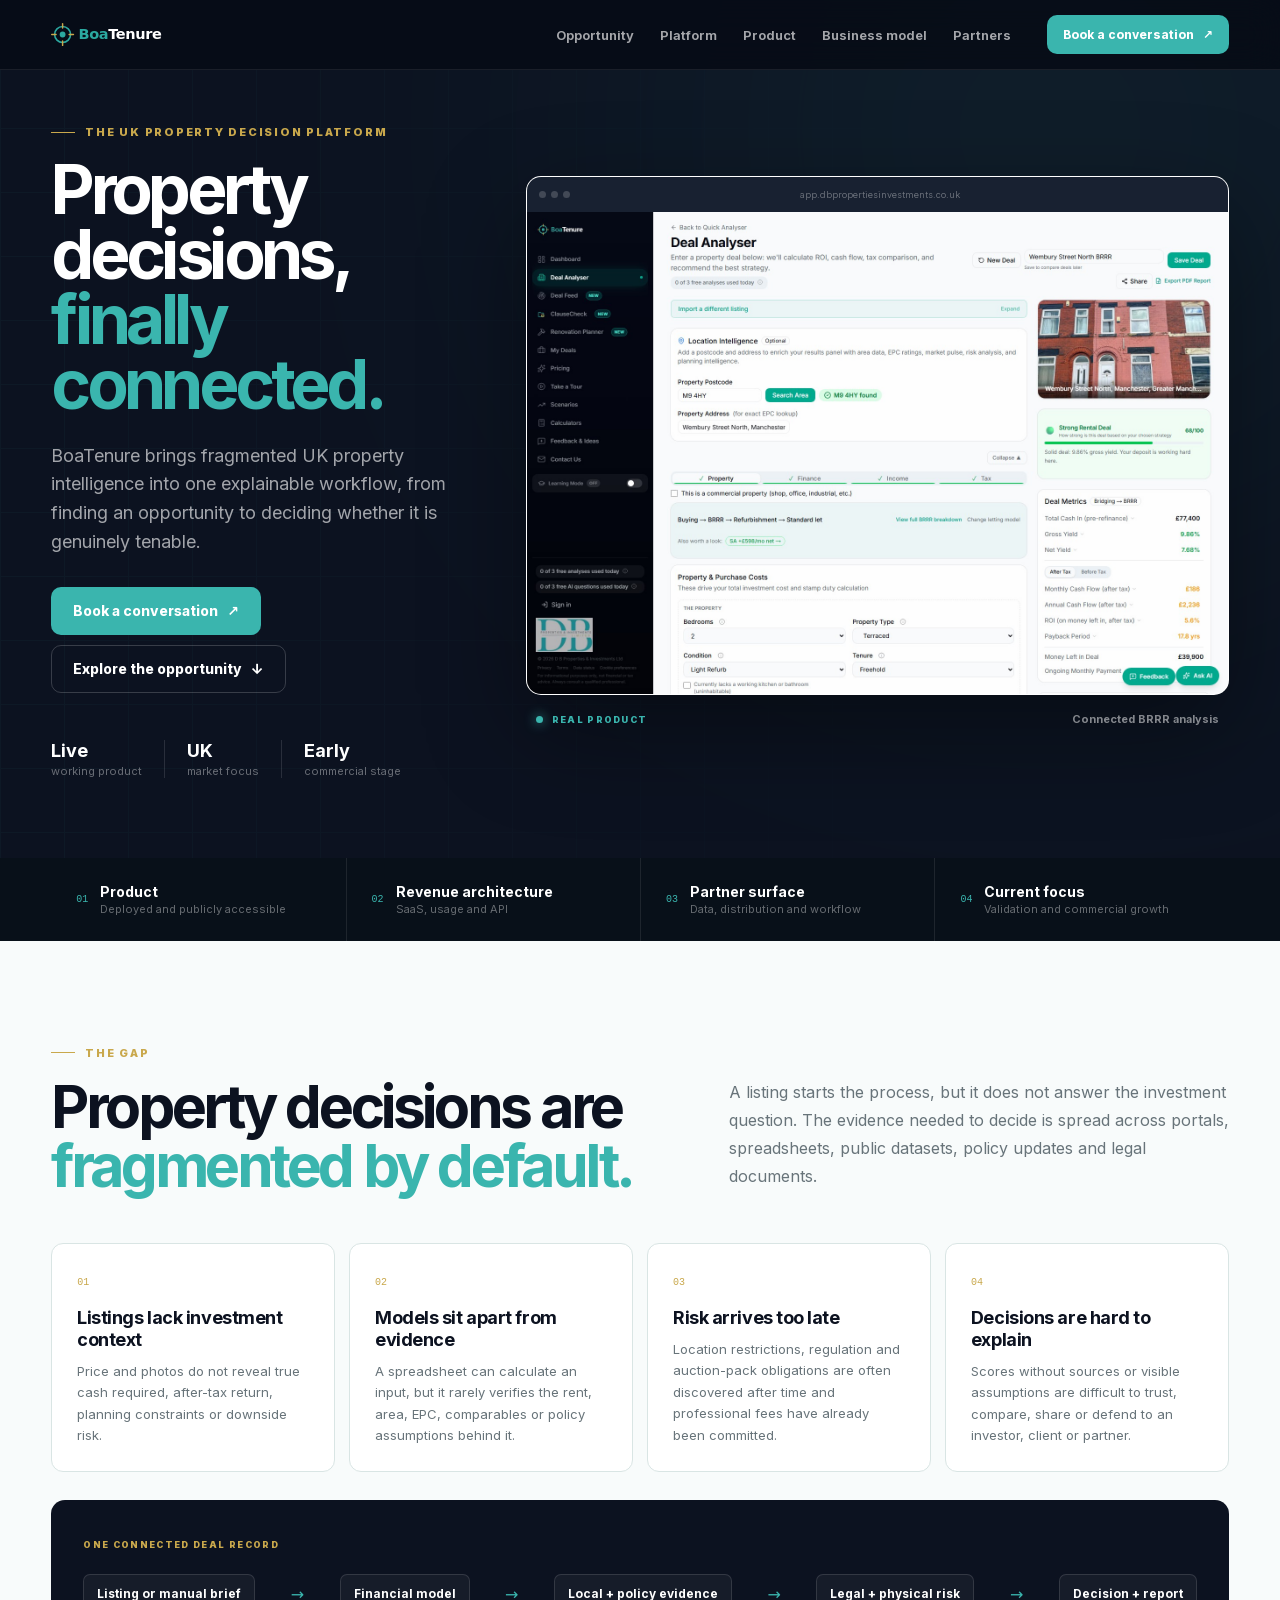
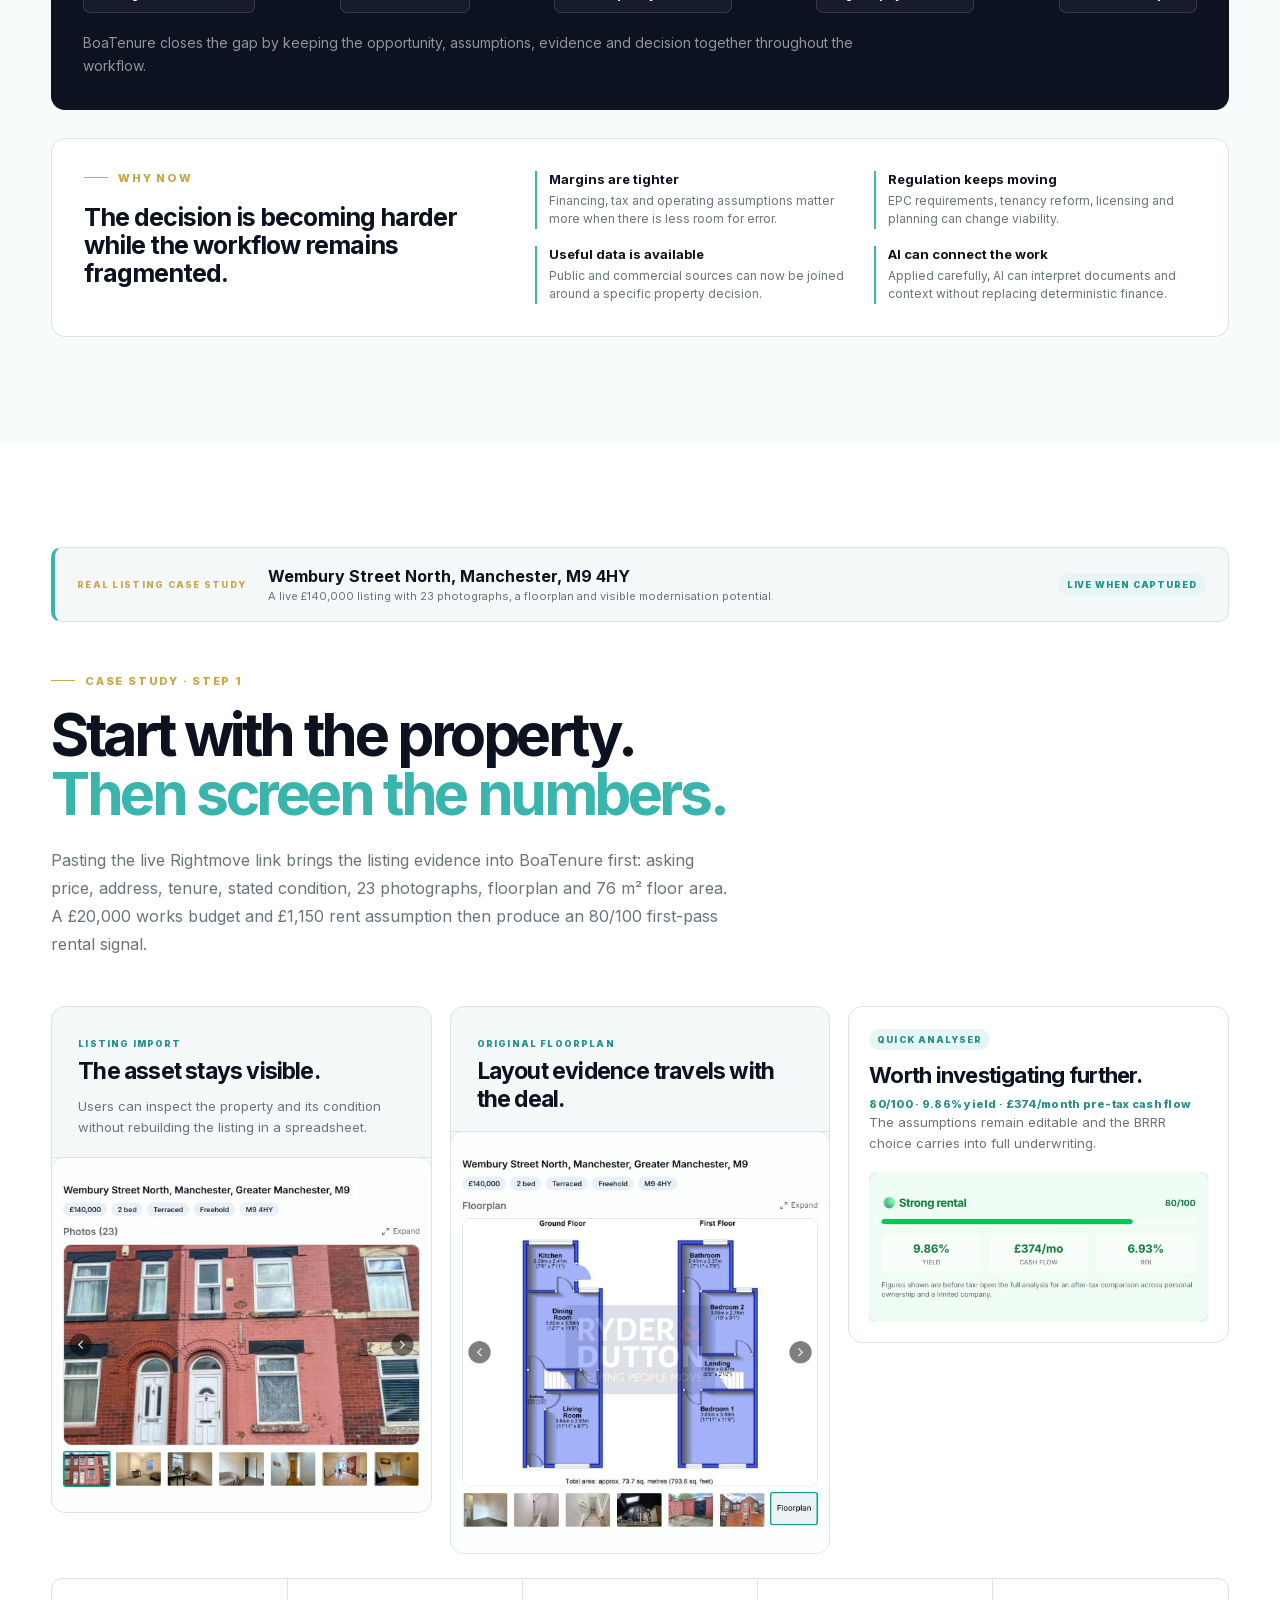
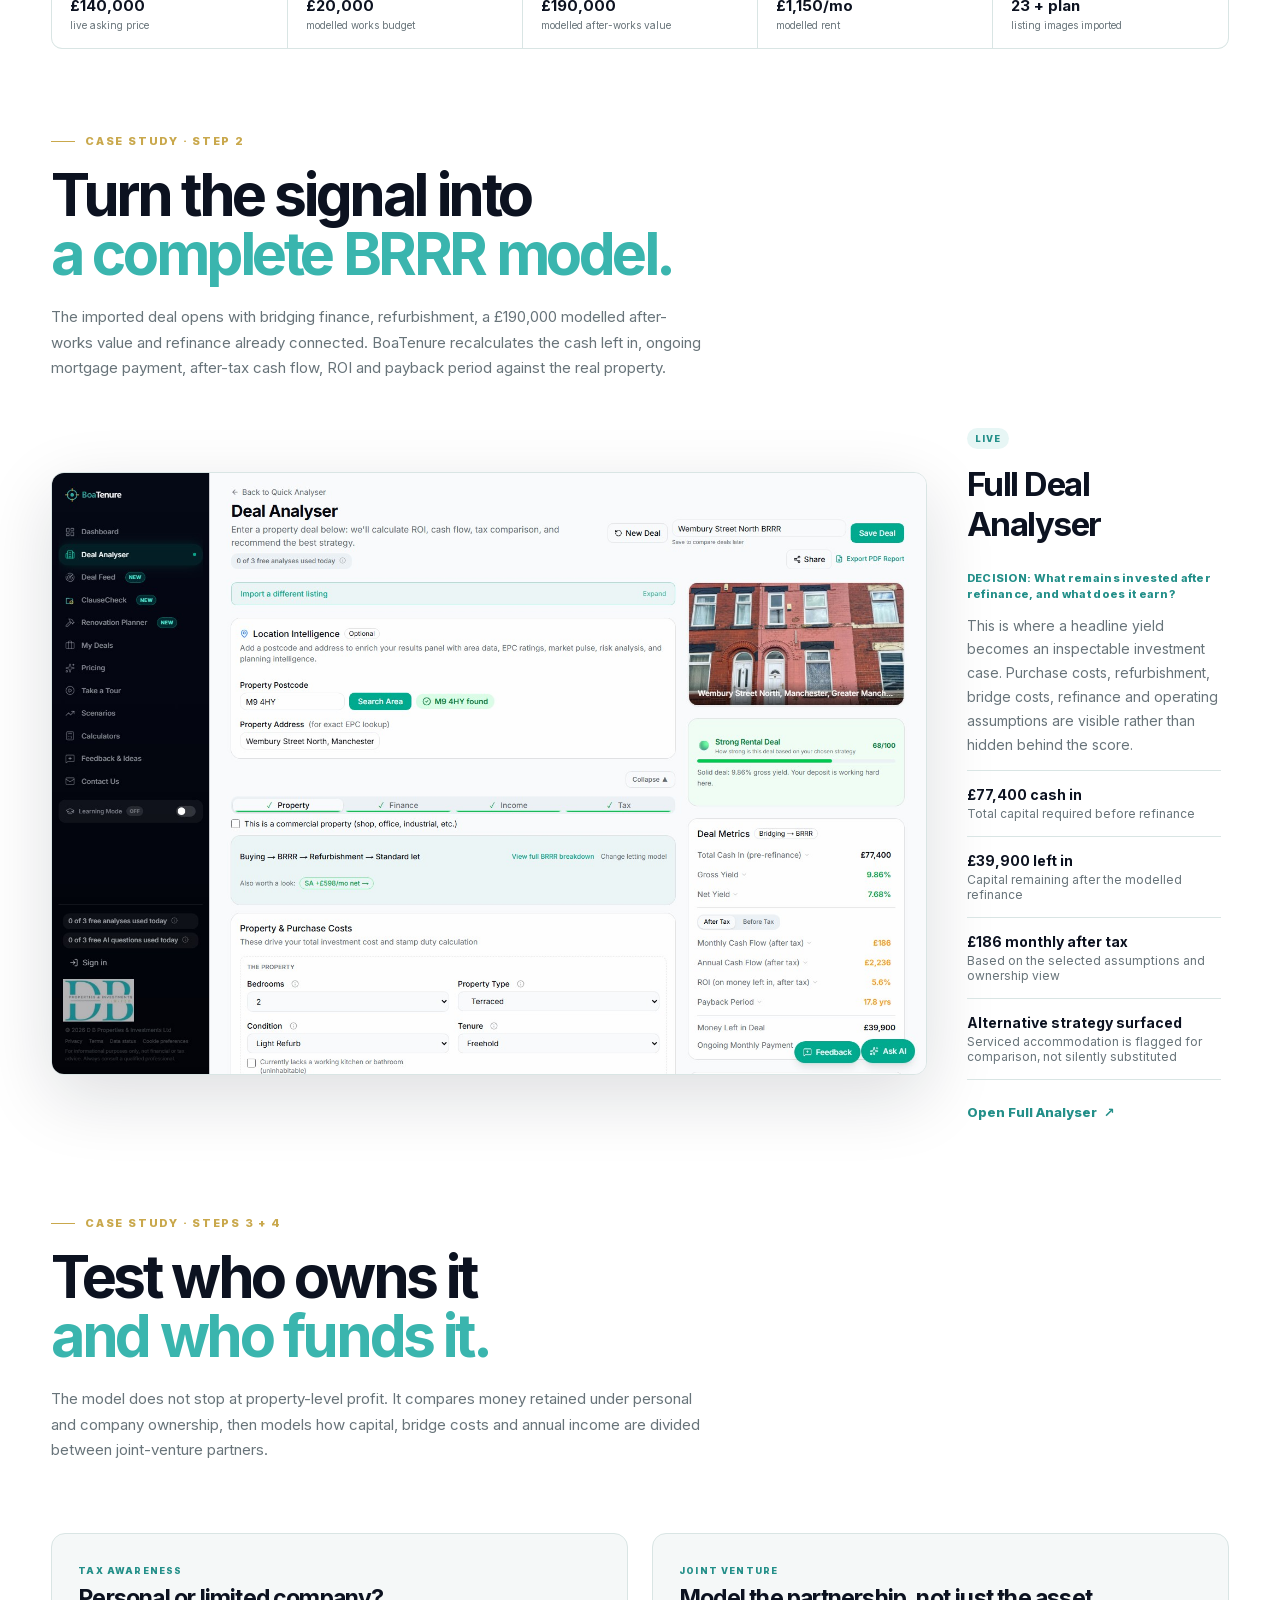
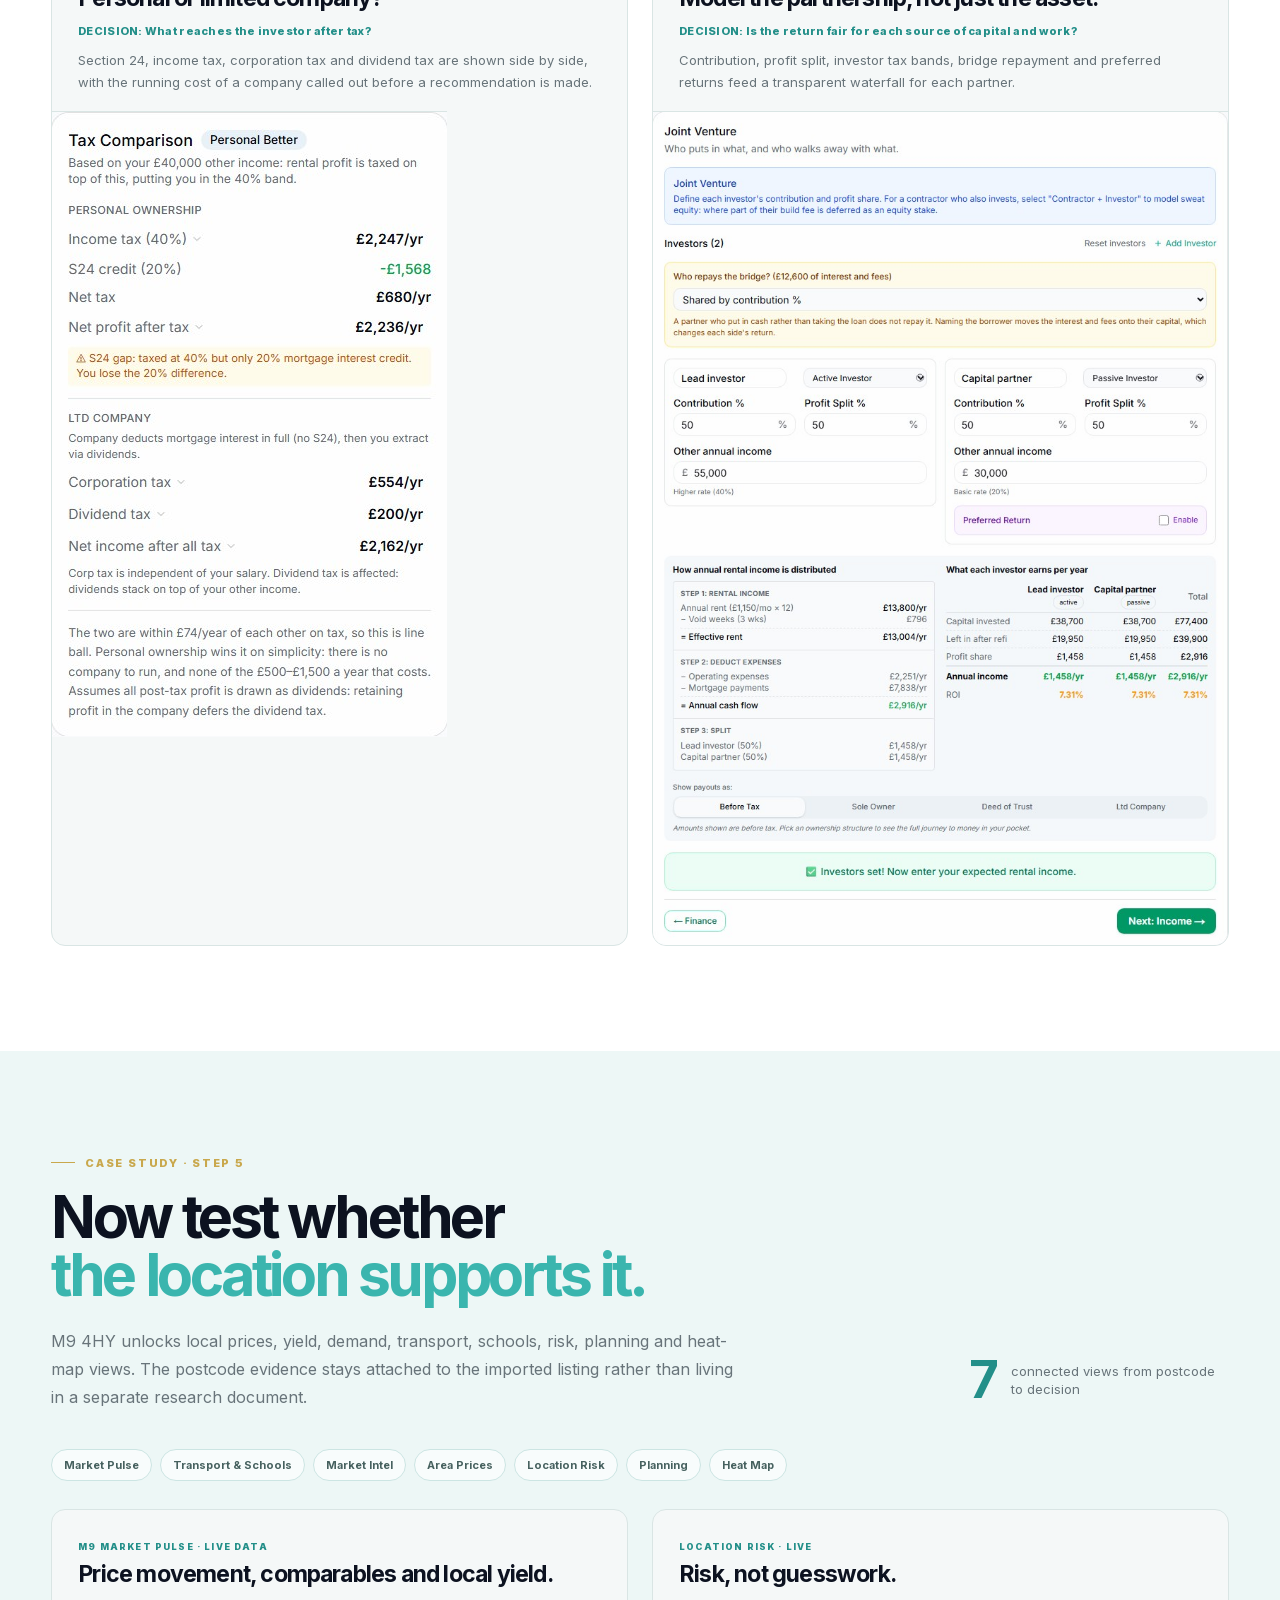
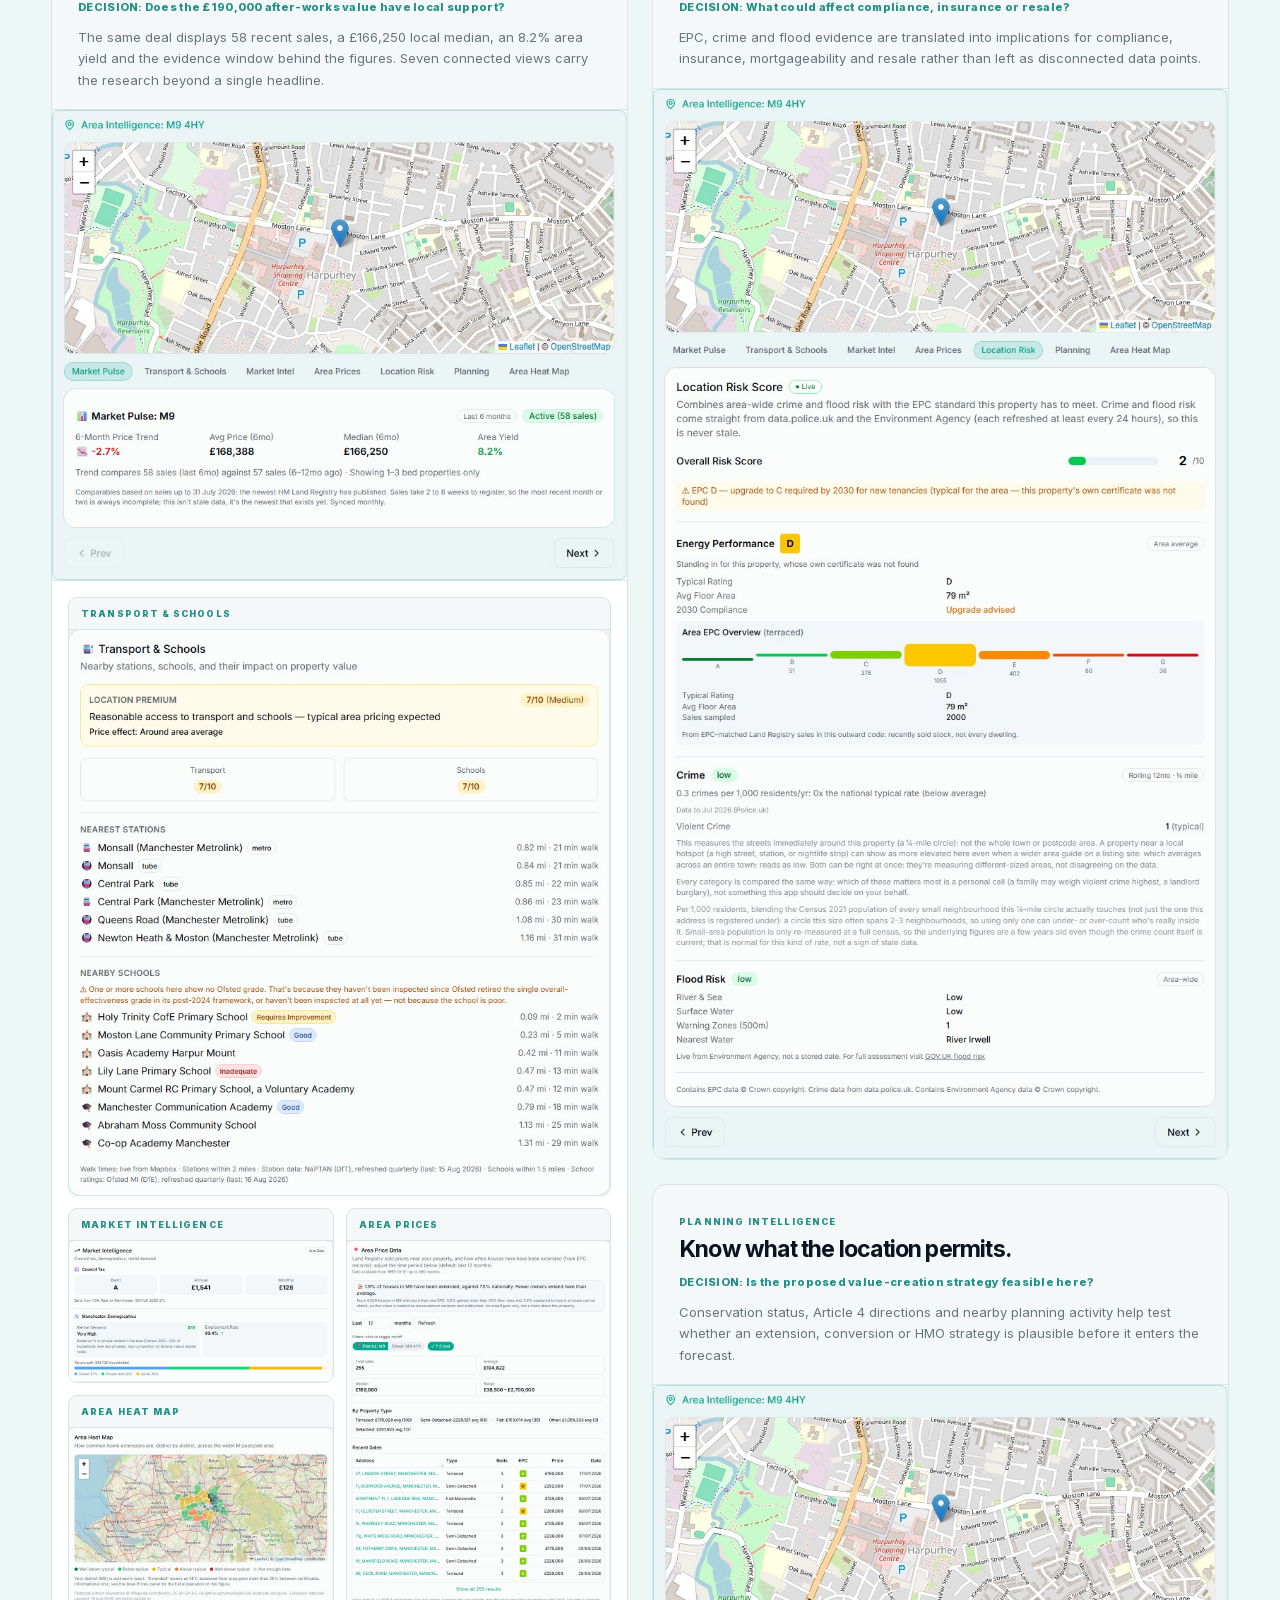
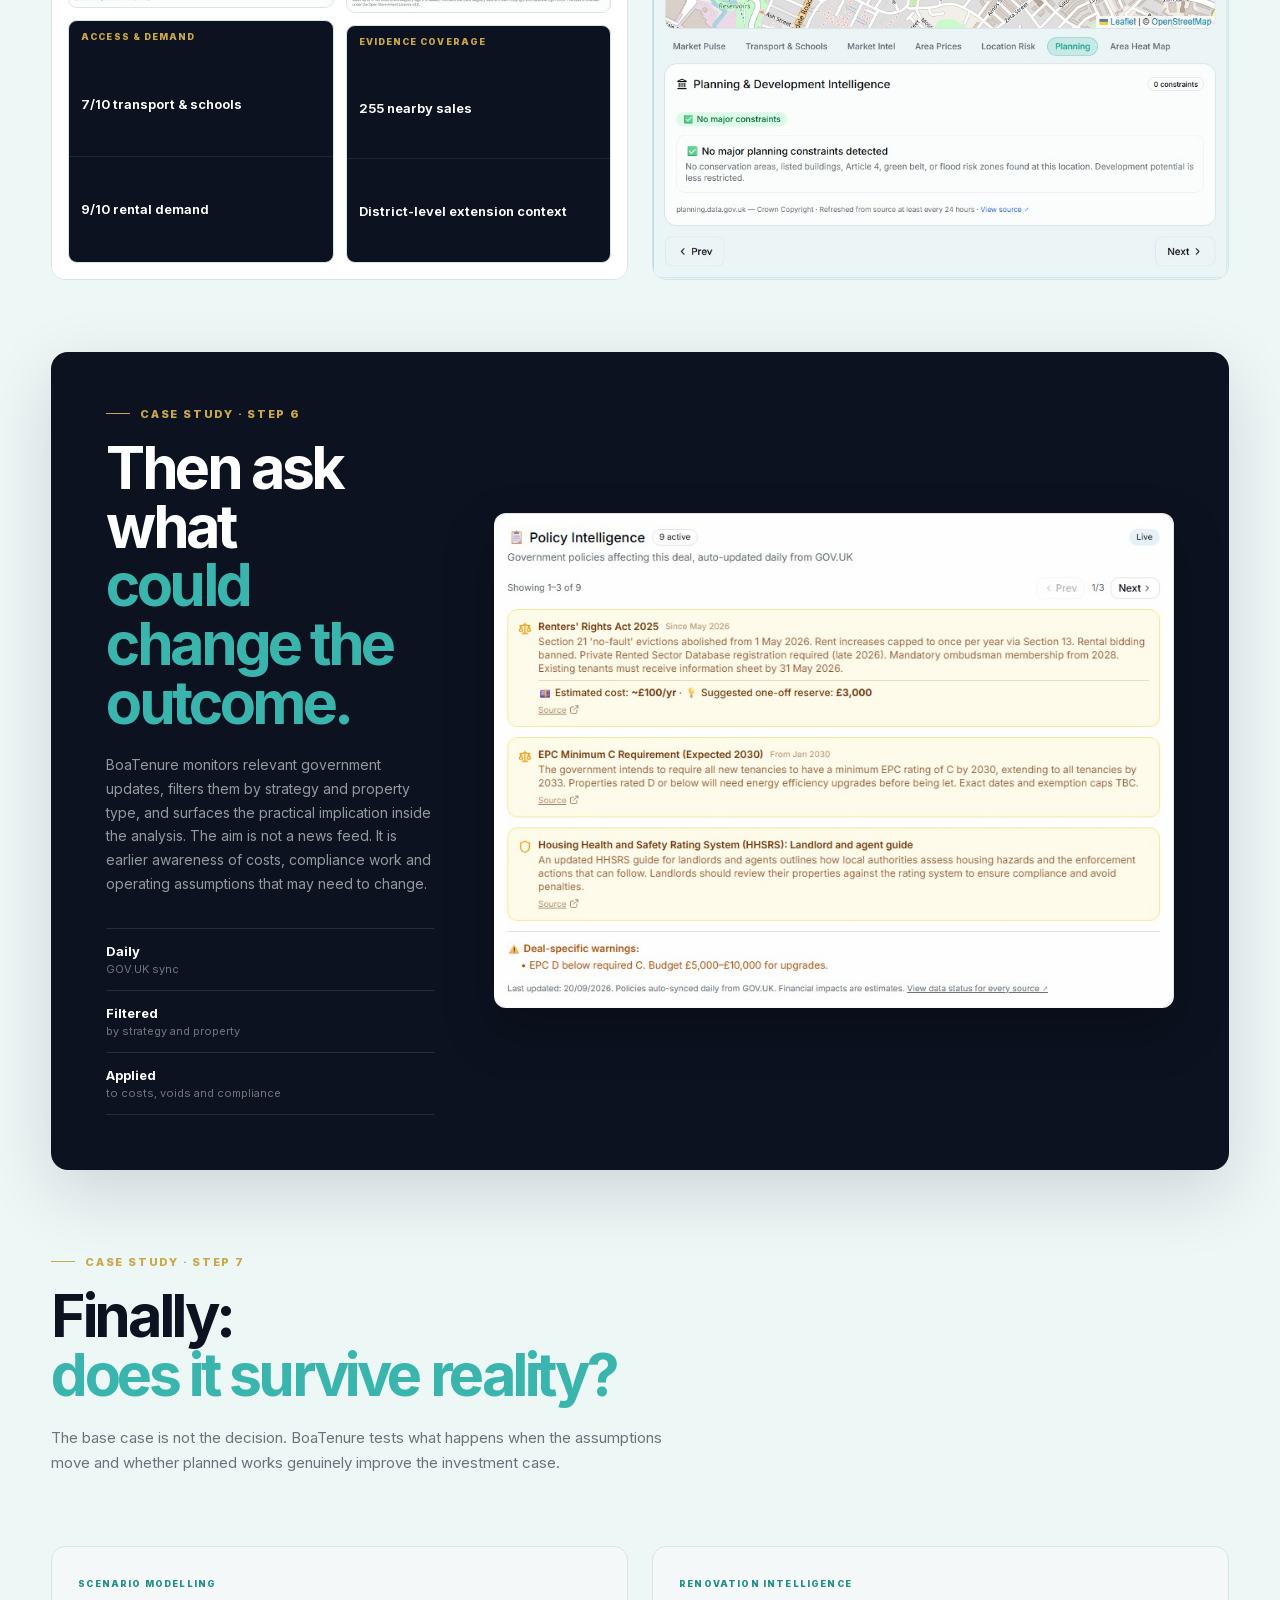
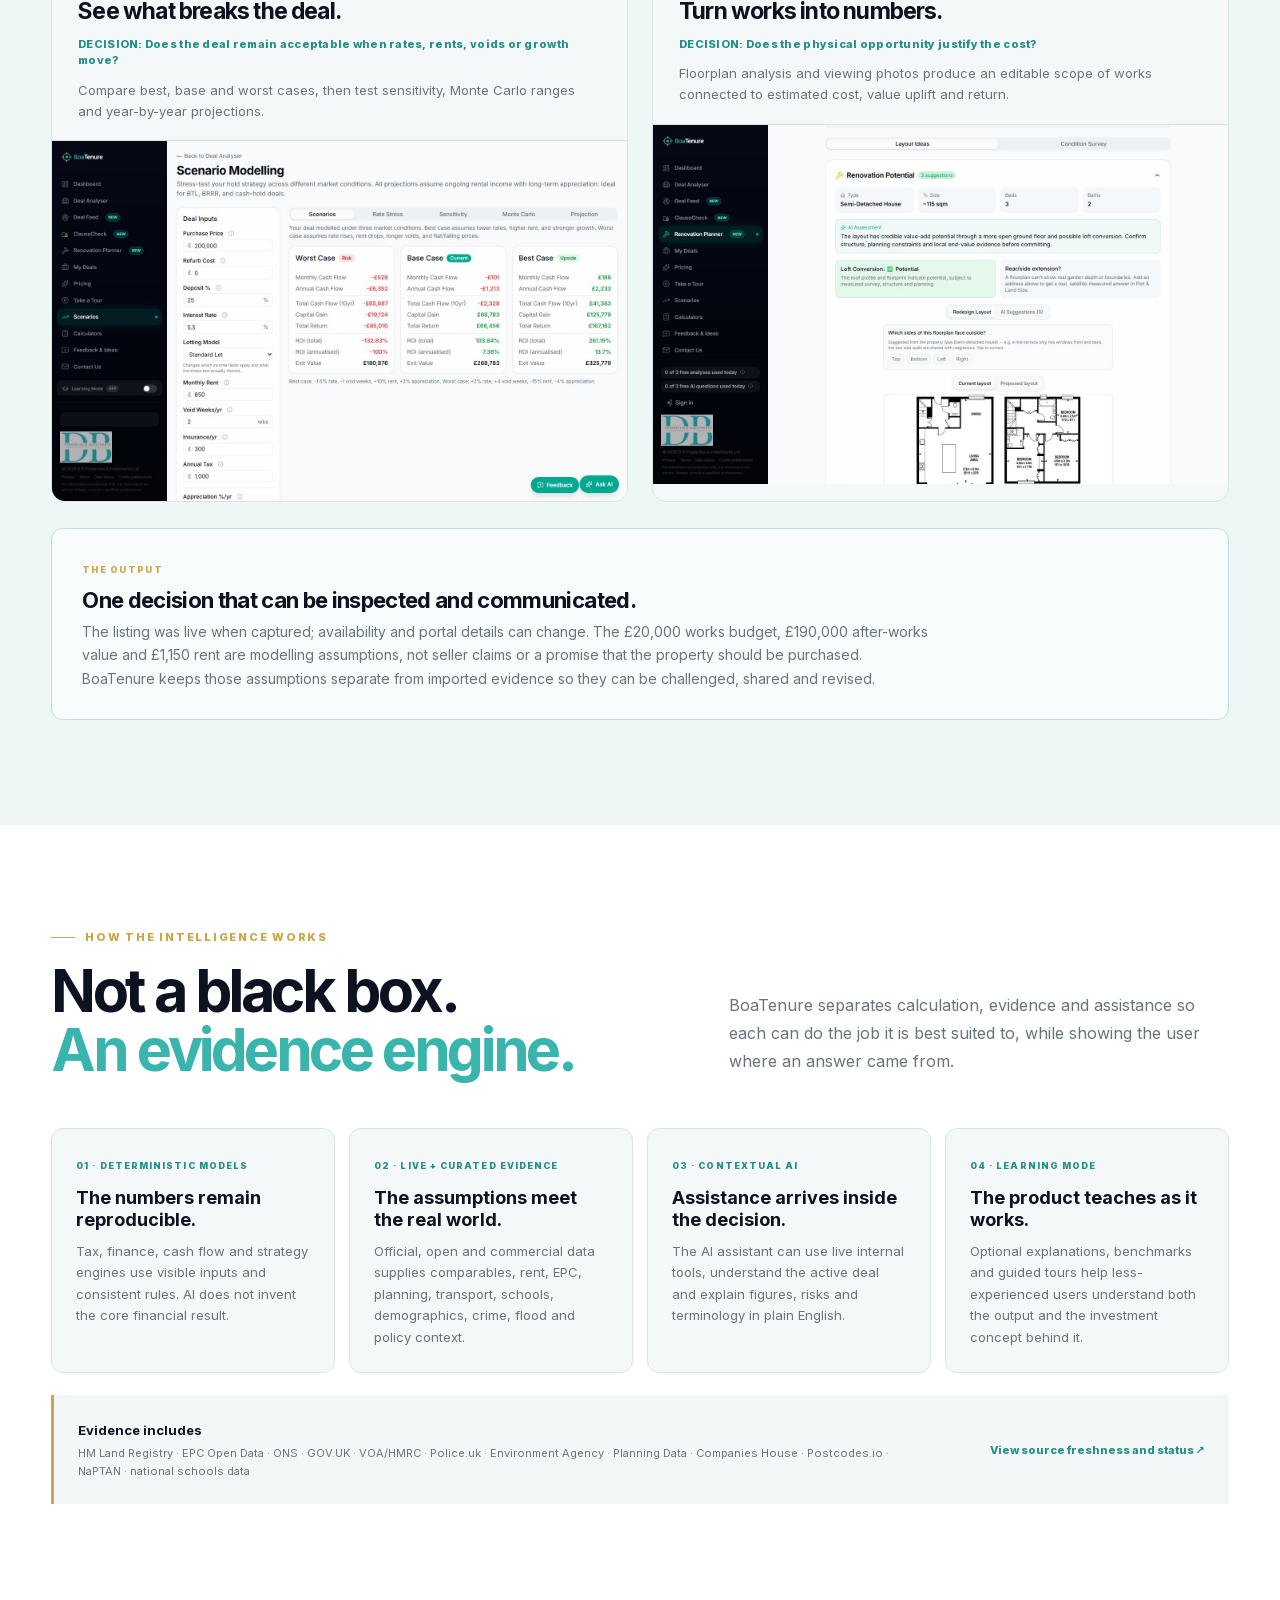
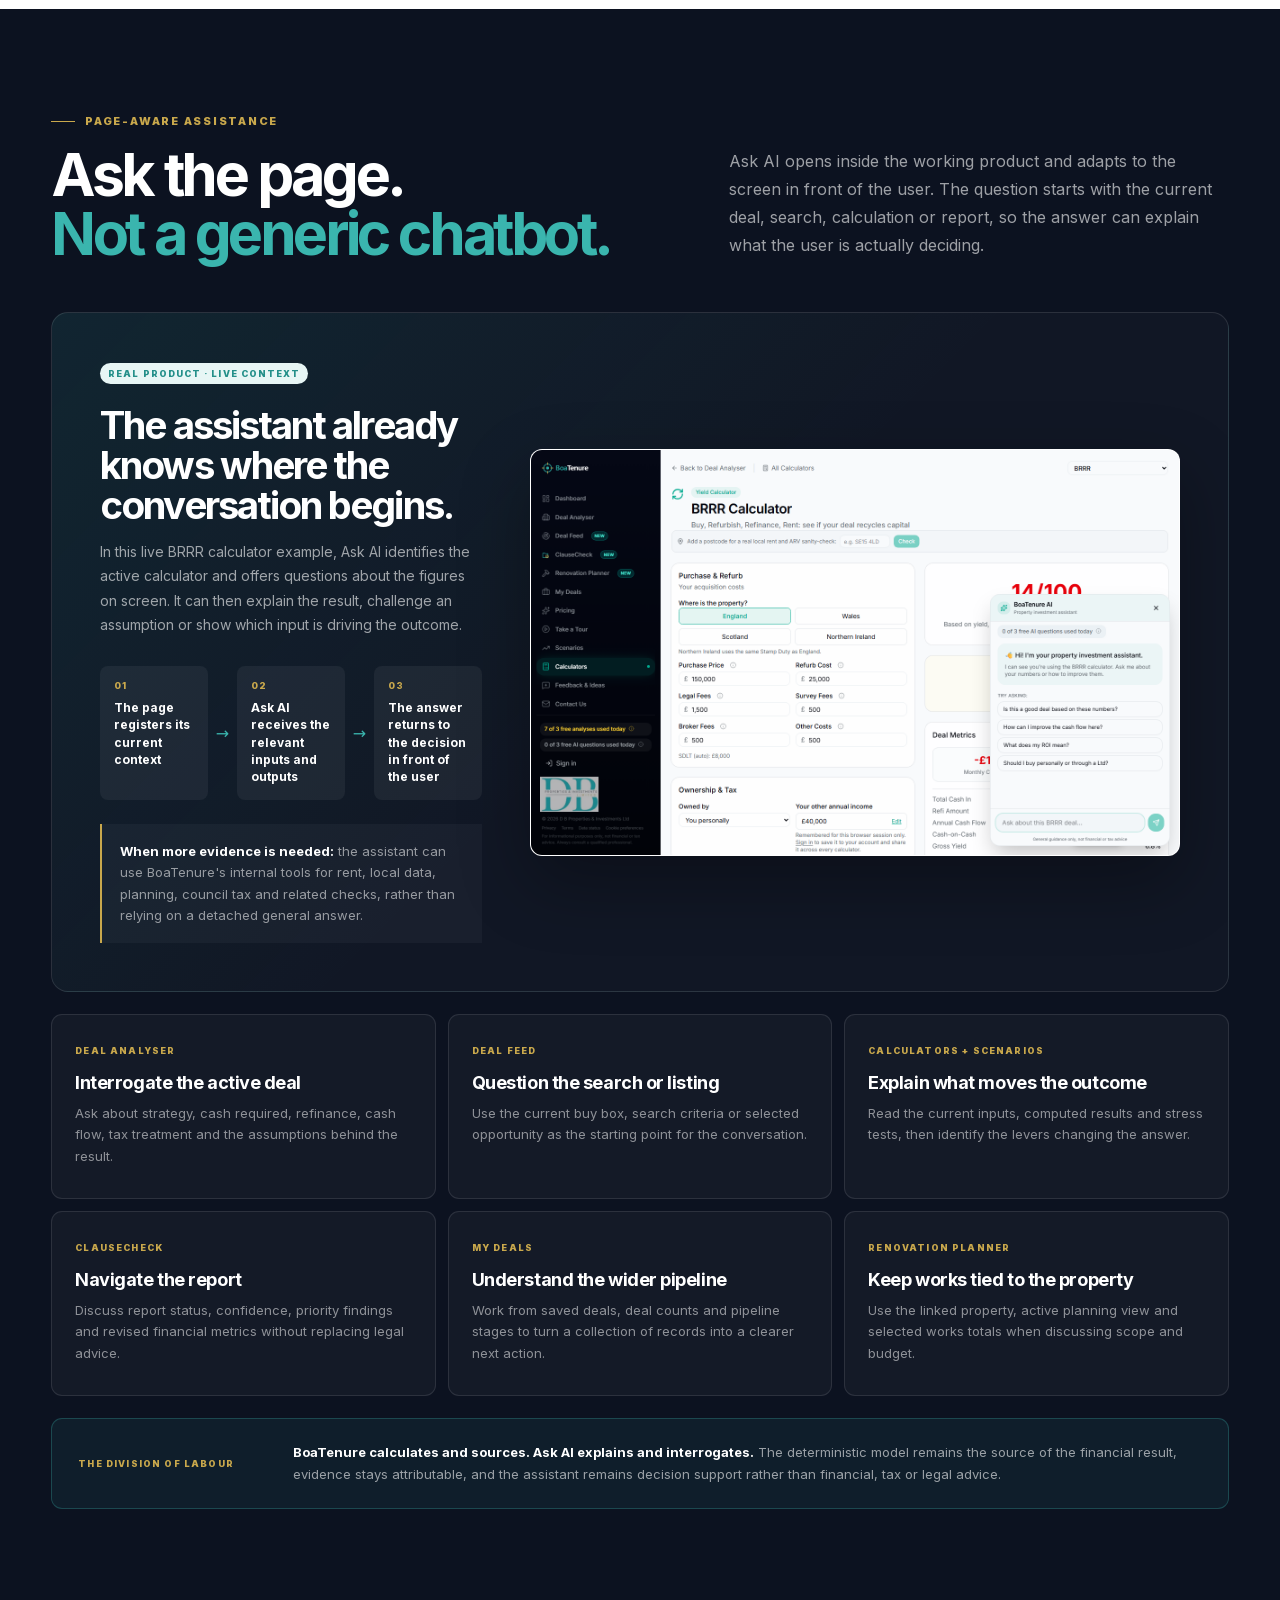
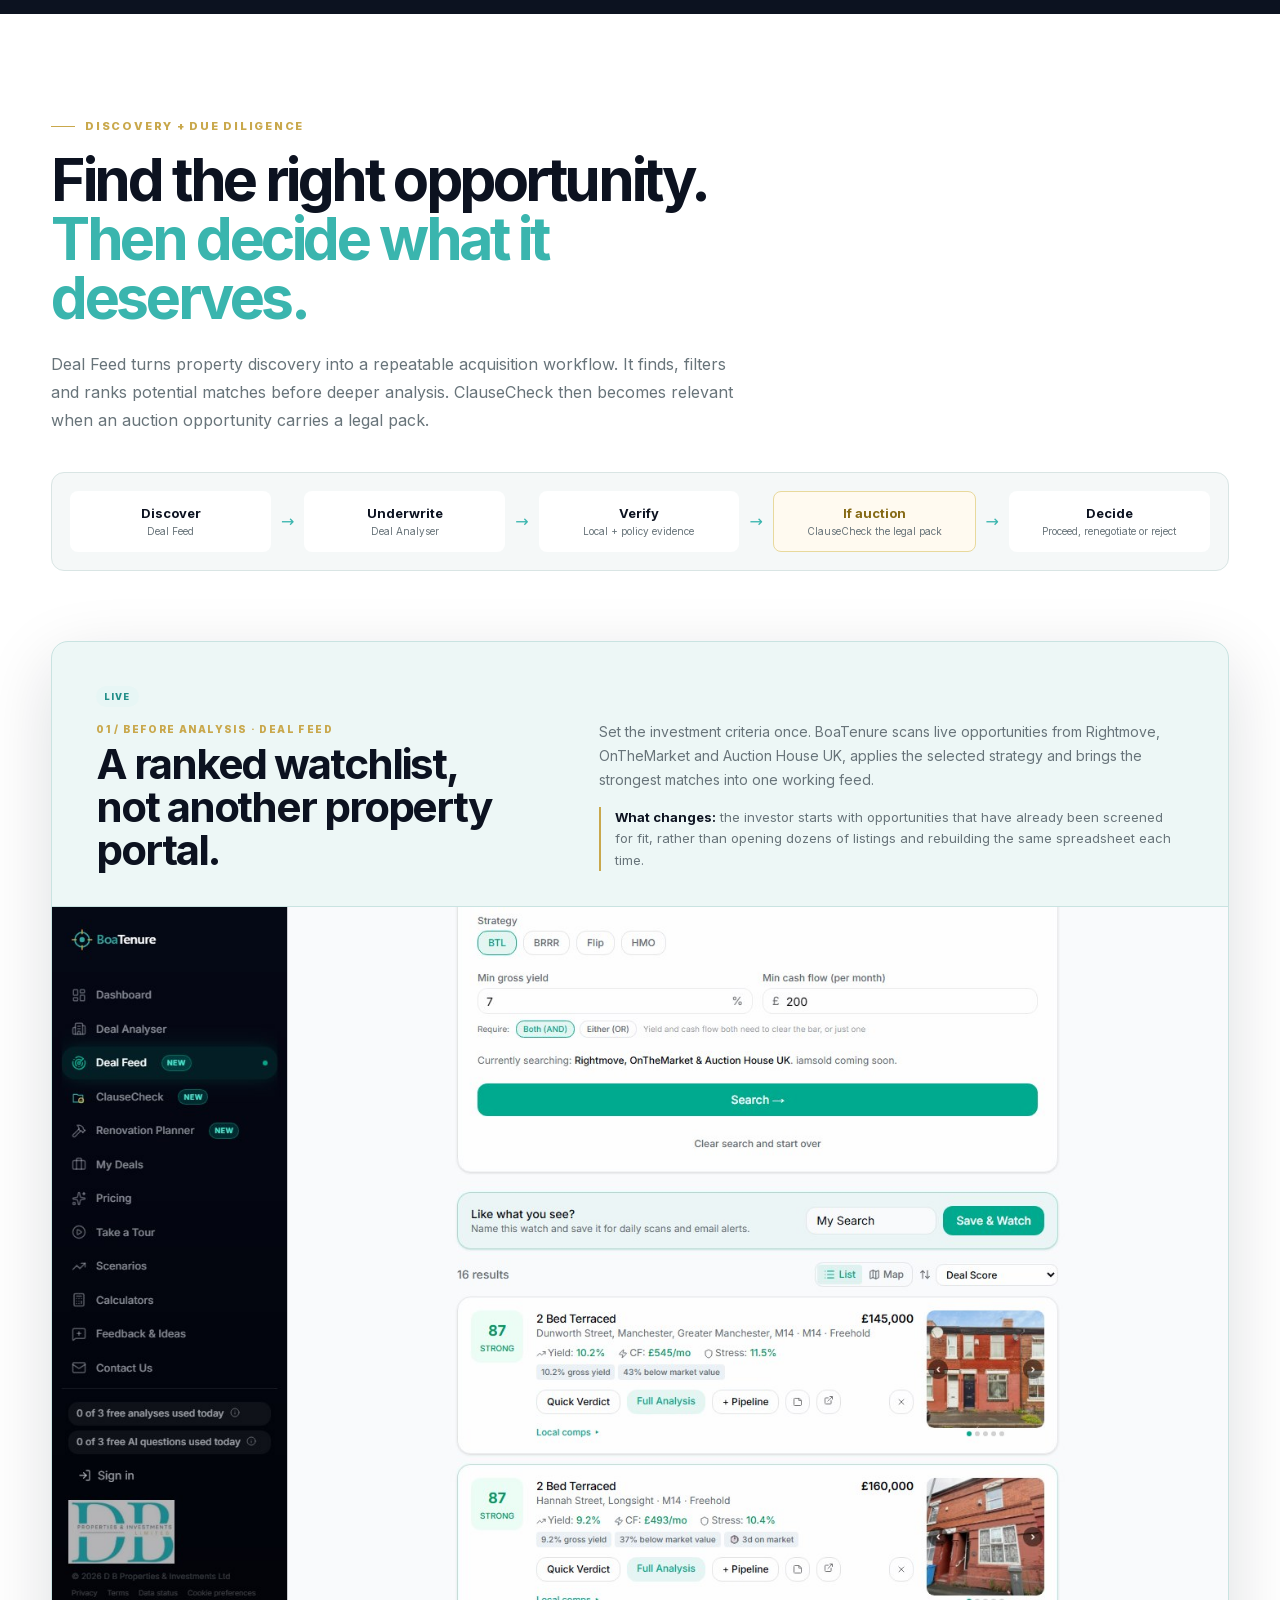
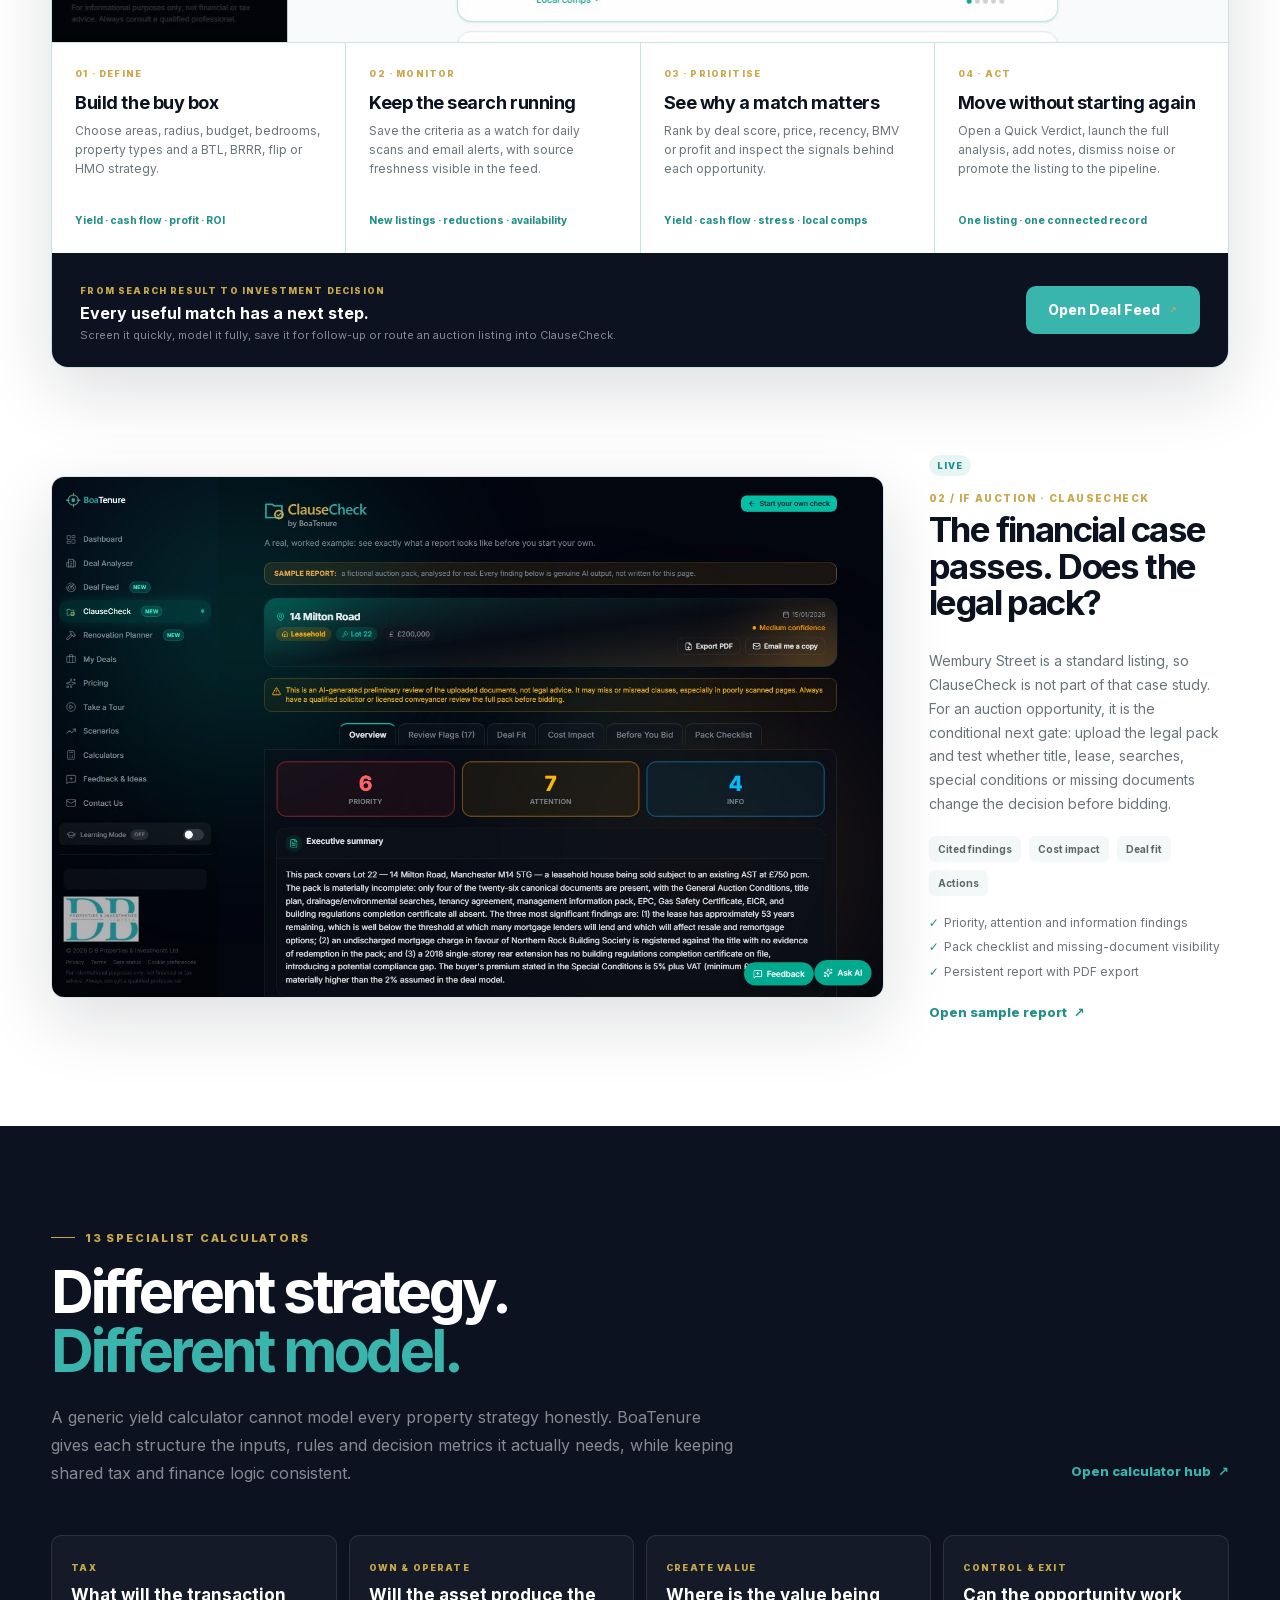
==== index.html @ e70c4281 "Explain the early-adopter pricing model Update the commercial section with the current introductory " ====
<!doctype html>
<html lang="en">
  <head>
    <meta charset="utf-8">
    <meta name="viewport" content="width=device-width, initial-scale=1">
    <meta name="theme-color" content="#0c1220">
    <meta name="description" content="See BoaTenure working: UK property deal analysis, local and policy intelligence, page-aware AI, deal sourcing, legal-pack review, renovation planning and 13 specialist calculators.">
    <meta property="og:title" content="BoaTenure | See the whole deal">
    <meta property="og:description" content="A visual tour of the working UK property intelligence platform.">
    <meta property="og:type" content="website">
    <meta property="og:image" content="https://deedee9090.github.io/boatenure-showcase/assets/screens/wembury-deal-analyser.jpg">
    <title>BoaTenure | See the whole deal</title>
    <link rel="icon" href="assets/mark.svg" type="image/svg+xml">
    <link rel="stylesheet" href="styles.css">
    <script src="script.js" defer></script>
  </head>
  <body>
    <a class="skip-link" href="#main">Skip to content</a>

    <header class="site-header">
      <a class="brand" href="#top" aria-label="BoaTenure showcase home">
        <img src="assets/boatenure-logo.svg" width="200" height="40" alt="BoaTenure">
      </a>
      <button class="menu-button" type="button" aria-controls="primary-nav" aria-expanded="false">
        <span></span><span></span><span class="sr-only">Open navigation</span>
      </button>
      <nav id="primary-nav" aria-label="Primary navigation">
        <a href="#opportunity">Opportunity</a>
        <a href="#platform">Platform</a>
        <a href="#source">Product</a>
        <a href="#model">Business model</a>
        <a href="#partners">Partners</a>
      </nav>
      <a class="button button--small" href="mailto:info@dbpropertiesinvestments.co.uk?subject=BoaTenure%20product%20and%20partnership%20conversation">Book a conversation <span>↗</span></a>
    </header>

    <main id="main">
      <section class="hero" id="top">
        <div class="hero-grid" aria-hidden="true"></div>
        <div class="hero-copy">
          <p class="eyebrow"><i></i> THE UK PROPERTY DECISION PLATFORM</p>
          <h1>Property decisions,<br><span>finally connected.</span></h1>
          <p class="hero-lede">BoaTenure brings fragmented UK property intelligence into one explainable workflow, from finding an opportunity to deciding whether it is genuinely tenable.</p>
          <div class="hero-actions">
            <a class="button" href="mailto:info@dbpropertiesinvestments.co.uk?subject=BoaTenure%20product%20and%20partnership%20conversation">Book a conversation <span>↗</span></a>
            <a class="button button--outline" href="#opportunity">Explore the opportunity <span>↓</span></a>
          </div>
          <div class="hero-facts">
            <div><strong>Live</strong><span>working product</span></div>
            <div><strong>UK</strong><span>market focus</span></div>
            <div><strong>Early</strong><span>commercial stage</span></div>
          </div>
        </div>
        <button class="hero-product image-button" type="button" data-lightbox="assets/screens/wembury-deal-analyser.jpg" data-caption="BoaTenure BRRR Deal Analyser">
          <span class="browser">
            <span class="browser-bar"><i></i><i></i><i></i><small>app.dbpropertiesinvestments.co.uk</small></span>
            <img src="assets/screens/wembury-deal-analyser.jpg" width="1600" height="1100" alt="BoaTenure BRRR Deal Analyser showing a real listing, refinance, cash flow, tax and strategy results">
          </span>
          <span class="hero-label"><i></i><span>REAL PRODUCT</span><b>Connected BRRR analysis</b></span>
        </button>
      </section>

      <section class="decision-strip" aria-label="BoaTenure opportunity snapshot">
        <div><span>01</span><b>Product</b><small>Deployed and publicly accessible</small></div>
        <div><span>02</span><b>Revenue architecture</b><small>SaaS, usage and API</small></div>
        <div><span>03</span><b>Partner surface</b><small>Data, distribution and workflow</small></div>
        <div><span>04</span><b>Current focus</b><small>Validation and commercial growth</small></div>
      </section>

      <section class="section challenge" id="opportunity">
        <div class="section-heading section-heading--split">
          <div>
            <p class="eyebrow"><i></i> THE GAP</p>
            <h2>Property decisions are<br><span>fragmented by default.</span></h2>
          </div>
          <p class="section-lede">A listing starts the process, but it does not answer the investment question. The evidence needed to decide is spread across portals, spreadsheets, public datasets, policy updates and legal documents.</p>
        </div>
        <div class="gap-grid">
          <article><span>01</span><h3>Listings lack investment context</h3><p>Price and photos do not reveal true cash required, after-tax return, planning constraints or downside risk.</p></article>
          <article><span>02</span><h3>Models sit apart from evidence</h3><p>A spreadsheet can calculate an input, but it rarely verifies the rent, area, EPC, comparables or policy assumptions behind it.</p></article>
          <article><span>03</span><h3>Risk arrives too late</h3><p>Location restrictions, regulation and auction-pack obligations are often discovered after time and professional fees have already been committed.</p></article>
          <article><span>04</span><h3>Decisions are hard to explain</h3><p>Scores without sources or visible assumptions are difficult to trust, compare, share or defend to an investor, client or partner.</p></article>
        </div>
        <div class="platform-thesis">
          <span>ONE CONNECTED DEAL RECORD</span>
          <div class="platform-flow">
            <b>Listing or manual brief</b><i>→</i><b>Financial model</b><i>→</i><b>Local + policy evidence</b><i>→</i><b>Legal + physical risk</b><i>→</i><b>Decision + report</b>
          </div>
          <p>BoaTenure closes the gap by keeping the opportunity, assumptions, evidence and decision together throughout the workflow.</p>
        </div>
        <div class="why-now">
          <div><p class="eyebrow"><i></i> WHY NOW</p><h3>The decision is becoming harder while the workflow remains fragmented.</h3></div>
          <div class="why-now-grid">
            <span><b>Margins are tighter</b><small>Financing, tax and operating assumptions matter more when there is less room for error.</small></span>
            <span><b>Regulation keeps moving</b><small>EPC requirements, tenancy reform, licensing and planning can change viability.</small></span>
            <span><b>Useful data is available</b><small>Public and commercial sources can now be joined around a specific property decision.</small></span>
            <span><b>AI can connect the work</b><small>Applied carefully, AI can interpret documents and context without replacing deterministic finance.</small></span>
          </div>
        </div>
      </section>

      <section class="section analyse" id="platform">
        <div class="case-file">
          <span>REAL LISTING CASE STUDY</span>
          <div><b>Wembury Street North, Manchester, M9 4HY</b><small>A live £140,000 listing with 23 photographs, a floorplan and visible modernisation potential.</small></div>
          <i>LIVE WHEN CAPTURED</i>
        </div>
        <div class="section-heading">
          <p class="eyebrow"><i></i> CASE STUDY · STEP 1</p>
          <h2>Start with the property.<br><span>Then screen the numbers.</span></h2>
          <p class="section-lede">Pasting the live Rightmove link brings the listing evidence into BoaTenure first: asking price, address, tenure, stated condition, 23 photographs, floorplan and 76 m² floor area. A £20,000 works budget and £1,150 rent assumption then produce an 80/100 first-pass rental signal.</p>
        </div>
        <div class="quick-proof-grid">
          <article class="quick-proof-card">
            <div class="card-heading"><span>LISTING IMPORT</span><h3>The asset stays visible.</h3><p>Users can inspect the property and its condition without rebuilding the listing in a spreadsheet.</p></div>
            <button class="image-button" type="button" data-lightbox="assets/screens/wembury-listing.jpg" data-caption="Wembury Street North listing imported into BoaTenure">
              <img src="assets/screens/wembury-listing.jpg" width="544" height="510" alt="Real Wembury Street North listing imported into BoaTenure with asking price and photographs">
            </button>
          </article>
          <div class="quick-proof-stack">
            <article class="quick-proof-card">
              <div class="card-heading"><span>ORIGINAL FLOORPLAN</span><h3>Layout evidence travels with the deal.</h3></div>
              <button class="image-button" type="button" data-lightbox="assets/screens/wembury-floorplan.jpg" data-caption="Original listing floorplan inside BoaTenure">
                <img src="assets/screens/wembury-floorplan.jpg" width="544" height="606" alt="Original Wembury Street North floorplan displayed inside BoaTenure">
              </button>
            </article>
            <article class="quick-result-card">
              <div>
                <span class="live-pill">QUICK ANALYSER</span>
                <h3>Worth investigating further.</h3>
                <p class="decision-question">80/100 · 9.86% yield · £374/month pre-tax cash flow</p>
                <p>The assumptions remain editable and the BRRR choice carries into full underwriting.</p>
              </div>
              <button class="image-button" type="button" data-lightbox="assets/screens/wembury-quick-result.jpg" data-caption="Quick Analyser result for the Wembury Street North listing">
                <img src="assets/screens/wembury-quick-result.jpg" width="544" height="242" alt="BoaTenure Quick Analyser showing an 80 out of 100 strong rental result">
              </button>
            </article>
          </div>
        </div>
        <div class="case-assumptions">
          <span><b>£140,000</b><small>live asking price</small></span>
          <span><b>£20,000</b><small>modelled works budget</small></span>
          <span><b>£190,000</b><small>modelled after-works value</small></span>
          <span><b>£1,150/mo</b><small>modelled rent</small></span>
          <span><b>23 + plan</b><small>listing images imported</small></span>
        </div>

        <div class="case-step-heading">
          <p class="eyebrow"><i></i> CASE STUDY · STEP 2</p>
          <h2>Turn the signal into<br><span>a complete BRRR model.</span></h2>
          <p>The imported deal opens with bridging finance, refurbishment, a £190,000 modelled after-works value and refinance already connected. BoaTenure recalculates the cash left in, ongoing mortgage payment, after-tax cash flow, ROI and payback period against the real property.</p>
        </div>
        <div class="feature-stage">
          <button class="product-shot image-button" type="button" data-lightbox="assets/screens/wembury-deal-analyser.jpg" data-caption="Full BRRR underwriting for Wembury Street North">
            <img src="assets/screens/wembury-deal-analyser.jpg" width="1600" height="1100" alt="BoaTenure full BRRR analysis for Wembury Street North showing the real listing, refinance, cash flow and tax">
          </button>
          <div class="feature-summary">
            <span class="live-pill">LIVE</span>
            <h3>Full Deal Analyser</h3>
            <p class="decision-question">DECISION: What remains invested after refinance, and what does it earn?</p>
            <p class="explain-copy">This is where a headline yield becomes an inspectable investment case. Purchase costs, refurbishment, bridge costs, refinance and operating assumptions are visible rather than hidden behind the score.</p>
            <div class="signal-grid">
              <span><b>£77,400 cash in</b><small>Total capital required before refinance</small></span>
              <span><b>£39,900 left in</b><small>Capital remaining after the modelled refinance</small></span>
              <span><b>£186 monthly after tax</b><small>Based on the selected assumptions and ownership view</small></span>
              <span><b>Alternative strategy surfaced</b><small>Serviced accommodation is flagged for comparison, not silently substituted</small></span>
            </div>
            <a href="https://app.dbpropertiesinvestments.co.uk/deals">Open Full Analyser <span>↗</span></a>
          </div>
        </div>

        <div class="case-step-heading">
          <p class="eyebrow"><i></i> CASE STUDY · STEPS 3 + 4</p>
          <h2>Test who owns it<br><span>and who funds it.</span></h2>
          <p>The model does not stop at property-level profit. It compares money retained under personal and company ownership, then models how capital, bridge costs and annual income are divided between joint-venture partners.</p>
        </div>
        <div class="duo-grid ownership-grid">
          <article class="visual-card">
            <div class="card-heading"><span>TAX AWARENESS</span><h3>Personal or limited company?</h3><p class="decision-question">DECISION: What reaches the investor after tax?</p><p>Section 24, income tax, corporation tax and dividend tax are shown side by side, with the running cost of a company called out before a recommendation is made.</p></div>
            <button class="image-button" type="button" data-lightbox="assets/screens/wembury-tax-comparison.jpg" data-caption="Personal versus limited-company tax comparison for Wembury Street North">
              <img src="assets/screens/wembury-tax-comparison.jpg" width="395" height="625" alt="BoaTenure tax comparison for the real listing showing personal ownership, Section 24 and limited-company outcomes">
            </button>
          </article>
          <article class="visual-card">
            <div class="card-heading"><span>JOINT VENTURE</span><h3>Model the partnership, not just the asset.</h3><p class="decision-question">DECISION: Is the return fair for each source of capital and work?</p><p>Contribution, profit split, investor tax bands, bridge repayment and preferred returns feed a transparent waterfall for each partner.</p></div>
            <button class="image-button" type="button" data-lightbox="assets/screens/wembury-joint-venture.jpg" data-caption="50/50 joint-venture capital and profit waterfall for Wembury Street North">
              <img src="assets/screens/wembury-joint-venture.jpg" width="814" height="1179" alt="BoaTenure joint-venture model for the real listing showing two investors, 50-50 contributions, profit splits and individual returns">
            </button>
          </article>
        </div>
      </section>

      <section class="section intelligence" id="intelligence">
        <div class="section-heading section-heading--split">
          <div>
            <p class="eyebrow"><i></i> CASE STUDY · STEP 5</p>
            <h2>Now test whether<br><span>the location supports it.</span></h2>
            <p class="section-lede">M9 4HY unlocks local prices, yield, demand, transport, schools, risk, planning and heat-map views. The postcode evidence stays attached to the imported listing rather than living in a separate research document.</p>
          </div>
          <div class="intel-count"><strong>7</strong><span>connected views from postcode to decision</span></div>
        </div>

        <div class="intel-tabs" aria-label="Area Intelligence views">
          <span>Market Pulse</span><span>Transport &amp; Schools</span><span>Market Intel</span><span>Area Prices</span><span>Location Risk</span><span>Planning</span><span>Heat Map</span>
        </div>

        <div class="intelligence-grid">
          <article class="intel-card intel-card--wide">
            <div class="card-heading">
              <span>M9 MARKET PULSE · LIVE DATA</span>
              <h3>Price movement, comparables and local yield.</h3>
              <p class="decision-question">DECISION: Does the £190,000 after-works value have local support?</p>
              <p>The same deal displays 58 recent sales, a £166,250 local median, an 8.2% area yield and the evidence window behind the figures. Seven connected views carry the research beyond a single headline.</p>
            </div>
            <button class="image-button" type="button" data-lightbox="assets/screens/wembury-area-intelligence.jpg" data-caption="Area Intelligence for the Wembury Street North BRRR example">
              <img src="assets/screens/wembury-area-intelligence.jpg" width="814" height="665" alt="BoaTenure M9 Area Intelligence showing a map, local sales, median price and area yield">
            </button>
            <div class="intel-detail-grid">
              <button class="intel-detail intel-detail--wide image-button" type="button" data-lightbox="assets/screens/wembury-transport-schools.jpg" data-caption="Transport and Schools for Wembury Street North">
                <span>TRANSPORT &amp; SCHOOLS</span>
                <img src="assets/screens/wembury-transport-schools.jpg" width="780" height="815" alt="BoaTenure Transport and Schools showing nearby stations, walking times, schools and location score">
              </button>
              <div class="intel-detail-columns">
                <div class="intel-detail-column">
                  <button class="intel-detail image-button" type="button" data-lightbox="assets/screens/wembury-market-intelligence.jpg" data-caption="Market Intelligence for Wembury Street North">
                    <span>MARKET INTELLIGENCE</span>
                    <img src="assets/screens/wembury-market-intelligence.jpg" width="780" height="417" alt="BoaTenure Market Intelligence showing council tax, demographics and rental demand">
                  </button>
                  <button class="intel-detail image-button" type="button" data-lightbox="assets/screens/wembury-area-heatmap.jpg" data-caption="Area Heat Map for Wembury Street North">
                    <span>AREA HEAT MAP</span>
                    <img src="assets/screens/wembury-area-heatmap.jpg" width="780" height="530" alt="BoaTenure Area Heat Map showing extension activity across neighbouring postcode districts">
                  </button>
                  <div class="intel-detail-summary">
                    <span>ACCESS &amp; DEMAND</span>
                    <b>7/10 transport &amp; schools</b>
                    <b>9/10 rental demand</b>
                  </div>
                </div>
                <div class="intel-detail-column">
                  <button class="intel-detail image-button" type="button" data-lightbox="assets/screens/wembury-area-prices.jpg" data-caption="Area Price Data for Wembury Street North">
                    <span>AREA PRICES</span>
                    <img src="assets/screens/wembury-area-prices.jpg" width="780" height="1100" alt="BoaTenure Area Price Data showing recent Land Registry sales and local extension evidence">
                  </button>
                  <div class="intel-detail-summary">
                    <span>EVIDENCE COVERAGE</span>
                    <b>255 nearby sales</b>
                    <b>District-level extension context</b>
                  </div>
                </div>
              </div>
            </div>
          </article>
          <article class="intel-card">
            <div class="card-heading">
              <span>LOCATION RISK · LIVE</span>
              <h3>Risk, not guesswork.</h3>
              <p class="decision-question">DECISION: What could affect compliance, insurance or resale?</p>
              <p>EPC, crime and flood evidence are translated into implications for compliance, insurance, mortgageability and resale rather than left as disconnected data points.</p>
            </div>
            <button class="image-button" type="button" data-lightbox="assets/screens/wembury-location-risk.jpg" data-caption="Location Risk Intelligence for Wembury Street North">
              <img src="assets/screens/wembury-location-risk.jpg" width="814" height="1516" alt="BoaTenure Location Risk for Wembury Street North showing EPC, crime and flood evidence">
            </button>
          </article>
          <article class="intel-card">
            <div class="card-heading">
              <span>PLANNING INTELLIGENCE</span>
              <h3>Know what the location permits.</h3>
              <p class="decision-question">DECISION: Is the proposed value-creation strategy feasible here?</p>
              <p>Conservation status, Article 4 directions and nearby planning activity help test whether an extension, conversion or HMO strategy is plausible before it enters the forecast.</p>
            </div>
            <button class="image-button" type="button" data-lightbox="assets/screens/wembury-planning-intelligence.jpg" data-caption="Planning and Development Intelligence for Wembury Street North">
              <img src="assets/screens/wembury-planning-intelligence.jpg" width="814" height="699" alt="BoaTenure Planning and Development Intelligence for Wembury Street North">
            </button>
          </article>
        </div>

        <article class="policy-stage">
          <div>
            <p class="eyebrow"><i></i> CASE STUDY · STEP 6</p>
            <h2>Then ask what<br><span>could change the outcome.</span></h2>
            <p class="policy-explainer">BoaTenure monitors relevant government updates, filters them by strategy and property type, and surfaces the practical implication inside the analysis. The aim is not a news feed. It is earlier awareness of costs, compliance work and operating assumptions that may need to change.</p>
            <div class="policy-stats">
              <span><b>Daily</b><small>GOV.UK sync</small></span>
              <span><b>Filtered</b><small>by strategy and property</small></span>
              <span><b>Applied</b><small>to costs, voids and compliance</small></span>
            </div>
          </div>
          <button class="image-button" type="button" data-lightbox="assets/screens/wembury-policy-intelligence.jpg" data-caption="Deal-specific Policy Intelligence for Wembury Street North">
            <img src="assets/screens/wembury-policy-intelligence.jpg" width="814" height="592" alt="BoaTenure Policy Intelligence showing nine active updates, cost estimates and an EPC warning for the real listing">
          </button>
        </article>

        <div class="case-step-heading">
          <p class="eyebrow"><i></i> CASE STUDY · STEP 7</p>
          <h2>Finally:<br><span>does it survive reality?</span></h2>
          <p>The base case is not the decision. BoaTenure tests what happens when the assumptions move and whether planned works genuinely improve the investment case.</p>
        </div>
        <div class="duo-grid decision-tools">
          <article class="visual-card">
            <div class="card-heading"><span>SCENARIO MODELLING</span><h3>See what breaks the deal.</h3><p class="decision-question">DECISION: Does the deal remain acceptable when rates, rents, voids or growth move?</p><p>Compare best, base and worst cases, then test sensitivity, Monte Carlo ranges and year-by-year projections.</p></div>
            <button class="image-button" type="button" data-lightbox="assets/screens/scenarios.jpg" data-caption="Scenario Modelling">
              <img src="assets/screens/scenarios.jpg" width="1440" height="900" alt="BoaTenure scenario modelling with best, base and worst cases">
            </button>
          </article>
          <article class="visual-card">
            <div class="card-heading"><span>RENOVATION INTELLIGENCE</span><h3>Turn works into numbers.</h3><p class="decision-question">DECISION: Does the physical opportunity justify the cost?</p><p>Floorplan analysis and viewing photos produce an editable scope of works connected to estimated cost, value uplift and return.</p></div>
            <button class="image-button" type="button" data-lightbox="assets/screens/renovation.jpg" data-caption="Renovation Planner">
              <img src="assets/screens/renovation.jpg" width="1440" height="900" alt="BoaTenure renovation planner with floorplan analysis and cost impact">
            </button>
          </article>
        </div>
        <div class="case-outcome">
          <span>THE OUTPUT</span>
          <h3>One decision that can be inspected and communicated.</h3>
          <p>The listing was live when captured; availability and portal details can change. The £20,000 works budget, £190,000 after-works value and £1,150 rent are modelling assumptions, not seller claims or a promise that the property should be purchased. BoaTenure keeps those assumptions separate from imported evidence so they can be challenged, shared and revised.</p>
        </div>
      </section>

      <section class="section evidence-engine">
        <div class="section-heading section-heading--split">
          <div>
            <p class="eyebrow"><i></i> HOW THE INTELLIGENCE WORKS</p>
            <h2>Not a black box.<br><span>An evidence engine.</span></h2>
          </div>
          <p class="section-lede">BoaTenure separates calculation, evidence and assistance so each can do the job it is best suited to, while showing the user where an answer came from.</p>
        </div>
        <div class="engine-grid">
          <article>
            <span>01 · DETERMINISTIC MODELS</span>
            <h3>The numbers remain reproducible.</h3>
            <p>Tax, finance, cash flow and strategy engines use visible inputs and consistent rules. AI does not invent the core financial result.</p>
          </article>
          <article>
            <span>02 · LIVE + CURATED EVIDENCE</span>
            <h3>The assumptions meet the real world.</h3>
            <p>Official, open and commercial data supplies comparables, rent, EPC, planning, transport, schools, demographics, crime, flood and policy context.</p>
          </article>
          <article>
            <span>03 · CONTEXTUAL AI</span>
            <h3>Assistance arrives inside the decision.</h3>
            <p>The AI assistant can use live internal tools, understand the active deal and explain figures, risks and terminology in plain English.</p>
          </article>
          <article>
            <span>04 · LEARNING MODE</span>
            <h3>The product teaches as it works.</h3>
            <p>Optional explanations, benchmarks and guided tours help less-experienced users understand both the output and the investment concept behind it.</p>
          </article>
        </div>
        <div class="source-band">
          <div>
            <b>Evidence includes</b>
            <p>HM Land Registry · EPC Open Data · ONS · GOV.UK · VOA/HMRC · Police.uk · Environment Agency · Planning Data · Companies House · Postcodes.io · NaPTAN · national schools data</p>
          </div>
          <a href="https://app.dbpropertiesinvestments.co.uk/data-status">View source freshness and status <span>↗</span></a>
        </div>
      </section>

      <section class="section page-aware-ai" id="ask-ai">
        <div class="section-heading section-heading--split">
          <div>
            <p class="eyebrow"><i></i> PAGE-AWARE ASSISTANCE</p>
            <h2>Ask the page.<br><span>Not a generic chatbot.</span></h2>
          </div>
          <p class="section-lede">Ask AI opens inside the working product and adapts to the screen in front of the user. The question starts with the current deal, search, calculation or report, so the answer can explain what the user is actually deciding.</p>
        </div>

        <div class="ai-stage">
          <div class="ai-stage-copy">
            <span class="live-pill">REAL PRODUCT · LIVE CONTEXT</span>
            <h3>The assistant already knows where the conversation begins.</h3>
            <p>In this live BRRR calculator example, Ask AI identifies the active calculator and offers questions about the figures on screen. It can then explain the result, challenge an assumption or show which input is driving the outcome.</p>
            <div class="ai-context-flow" aria-label="How page-aware AI works">
              <span><small>01</small><b>The page registers its current context</b></span>
              <i>→</i>
              <span><small>02</small><b>Ask AI receives the relevant inputs and outputs</b></span>
              <i>→</i>
              <span><small>03</small><b>The answer returns to the decision in front of the user</b></span>
            </div>
            <p class="ai-tool-note"><b>When more evidence is needed:</b> the assistant can use BoaTenure's internal tools for rent, local data, planning, council tax and related checks, rather than relying on a detached general answer.</p>
          </div>
          <button class="ai-shot image-button" type="button" data-lightbox="assets/screens/page-aware-ai.png" data-caption="BoaTenure Ask AI recognising the active BRRR calculator and offering questions about its current numbers">
            <img src="assets/screens/page-aware-ai.png" width="1440" height="900" alt="BoaTenure BRRR calculator with the page-aware Ask AI panel open and suggesting questions about the current calculation">
          </button>
        </div>

        <div class="ai-context-grid">
          <article>
            <span>DEAL ANALYSER</span>
            <h3>Interrogate the active deal</h3>
            <p>Ask about strategy, cash required, refinance, cash flow, tax treatment and the assumptions behind the result.</p>
          </article>
          <article>
            <span>DEAL FEED</span>
            <h3>Question the search or listing</h3>
            <p>Use the current buy box, search criteria or selected opportunity as the starting point for the conversation.</p>
          </article>
          <article>
            <span>CALCULATORS + SCENARIOS</span>
            <h3>Explain what moves the outcome</h3>
            <p>Read the current inputs, computed results and stress tests, then identify the levers changing the answer.</p>
          </article>
          <article>
            <span>CLAUSECHECK</span>
            <h3>Navigate the report</h3>
            <p>Discuss report status, confidence, priority findings and revised financial metrics without replacing legal advice.</p>
          </article>
          <article>
            <span>MY DEALS</span>
            <h3>Understand the wider pipeline</h3>
            <p>Work from saved deals, deal counts and pipeline stages to turn a collection of records into a clearer next action.</p>
          </article>
          <article>
            <span>RENOVATION PLANNER</span>
            <h3>Keep works tied to the property</h3>
            <p>Use the linked property, active planning view and selected works totals when discussing scope and budget.</p>
          </article>
        </div>

        <div class="ai-guardrail">
          <span>THE DIVISION OF LABOUR</span>
          <p><b>BoaTenure calculates and sources. Ask AI explains and interrogates.</b> The deterministic model remains the source of the financial result, evidence stays attributable, and the assistant remains decision support rather than financial, tax or legal advice.</p>
        </div>
      </section>

      <section class="section source" id="source">
        <div class="section-heading">
          <p class="eyebrow"><i></i> DISCOVERY + DUE DILIGENCE</p>
          <h2>Find the right opportunity.<br><span>Then decide what it deserves.</span></h2>
          <p class="section-lede">Deal Feed turns property discovery into a repeatable acquisition workflow. It finds, filters and ranks potential matches before deeper analysis. ClauseCheck then becomes relevant when an auction opportunity carries a legal pack.</p>
        </div>
        <div class="pipeline-branch" aria-label="How the wider platform connects to a deal">
          <span><b>Discover</b><small>Deal Feed</small></span>
          <i>→</i>
          <span><b>Underwrite</b><small>Deal Analyser</small></span>
          <i>→</i>
          <span><b>Verify</b><small>Local + policy evidence</small></span>
          <i>→</i>
          <span class="pipeline-branch__conditional"><b>If auction</b><small>ClauseCheck the legal pack</small></span>
          <i>→</i>
          <span><b>Decide</b><small>Proceed, renegotiate or reject</small></span>
        </div>

        <article class="deal-feed-stage">
          <div class="deal-feed-intro">
            <div>
              <span class="live-pill">LIVE</span>
              <p class="sequence">01 / BEFORE ANALYSIS · DEAL FEED</p>
              <h3>A ranked watchlist,<br>not another property portal.</h3>
            </div>
            <div>
              <p class="explain-copy">Set the investment criteria once. BoaTenure scans live opportunities from Rightmove, OnTheMarket and Auction House UK, applies the selected strategy and brings the strongest matches into one working feed.</p>
              <p class="deal-feed-purpose"><b>What changes:</b> the investor starts with opportunities that have already been screened for fit, rather than opening dozens of listings and rebuilding the same spreadsheet each time.</p>
            </div>
          </div>

          <button class="deal-feed-shot image-button" type="button" data-lightbox="assets/screens/feed.jpg" data-caption="Deal Feed with live sourced opportunities, investment scores and analysis actions">
            <img src="assets/screens/feed.jpg" width="1440" height="900" alt="BoaTenure Deal Feed showing saved search controls, live sourced opportunities, investment scores and analysis actions">
          </button>

          <div class="deal-feed-journey">
            <article>
              <span>01 · DEFINE</span>
              <h4>Build the buy box</h4>
              <p>Choose areas, radius, budget, bedrooms, property types and a BTL, BRRR, flip or HMO strategy.</p>
              <small>Yield · cash flow · profit · ROI</small>
            </article>
            <article>
              <span>02 · MONITOR</span>
              <h4>Keep the search running</h4>
              <p>Save the criteria as a watch for daily scans and email alerts, with source freshness visible in the feed.</p>
              <small>New listings · reductions · availability</small>
            </article>
            <article>
              <span>03 · PRIORITISE</span>
              <h4>See why a match matters</h4>
              <p>Rank by deal score, price, recency, BMV or profit and inspect the signals behind each opportunity.</p>
              <small>Yield · cash flow · stress · local comps</small>
            </article>
            <article>
              <span>04 · ACT</span>
              <h4>Move without starting again</h4>
              <p>Open a Quick Verdict, launch the full analysis, add notes, dismiss noise or promote the listing to the pipeline.</p>
              <small>One listing · one connected record</small>
            </article>
          </div>

          <div class="deal-feed-action">
            <div>
              <span>FROM SEARCH RESULT TO INVESTMENT DECISION</span>
              <b>Every useful match has a next step.</b>
              <p>Screen it quickly, model it fully, save it for follow-up or route an auction listing into ClauseCheck.</p>
            </div>
            <a class="button" href="https://app.dbpropertiesinvestments.co.uk/sourcing">Open Deal Feed <span>↗</span></a>
          </div>
        </article>

        <div class="showcase-stack showcase-stack--conditional">
          <article class="showcase-row showcase-row--reverse">
            <div class="showcase-copy">
              <span class="live-pill">LIVE</span>
              <p class="sequence">02 / IF AUCTION · CLAUSECHECK</p>
              <h3>The financial case passes. Does the legal pack?</h3>
              <p class="explain-copy">Wembury Street is a standard listing, so ClauseCheck is not part of that case study. For an auction opportunity, it is the conditional next gate: upload the legal pack and test whether title, lease, searches, special conditions or missing documents change the decision before bidding.</p>
              <div class="metric-line"><span><b>Cited findings</b></span><span><b>Cost impact</b></span><span><b>Deal fit</b></span><span><b>Actions</b></span></div>
              <ul class="compact-list"><li>Priority, attention and information findings</li><li>Pack checklist and missing-document visibility</li><li>Persistent report with PDF export</li></ul>
              <a href="https://app.dbpropertiesinvestments.co.uk/clausecheck/sample">Open sample report <span>↗</span></a>
            </div>
            <button class="product-shot image-button" type="button" data-lightbox="assets/screens/clausecheck.jpg" data-caption="ClauseCheck sample legal-pack report">
              <img src="assets/screens/clausecheck.jpg" width="1440" height="900" alt="BoaTenure ClauseCheck report with cited legal findings and before-you-bid actions">
            </button>
          </article>
        </div>
      </section>

      <section class="section calculators" id="calculators">
        <div class="section-heading section-heading--split">
          <div>
            <p class="eyebrow"><i></i> 13 SPECIALIST CALCULATORS</p>
            <h2>Different strategy.<br><span>Different model.</span></h2>
            <p class="section-lede section-lede--dark">A generic yield calculator cannot model every property strategy honestly. BoaTenure gives each structure the inputs, rules and decision metrics it actually needs, while keeping shared tax and finance logic consistent.</p>
          </div>
          <a class="text-link" href="https://app.dbpropertiesinvestments.co.uk/calculator">Open calculator hub <span>↗</span></a>
        </div>

        <div class="strategy-families">
          <article><span>TAX</span><h3>What will the transaction cost?</h3><p>SDLT and Welsh LTT, including additional-property, company, first-time buyer and non-resident treatment.</p></article>
          <article><span>OWN &amp; OPERATE</span><h3>Will the asset produce the required return?</h3><p>BRRR, HMO, serviced accommodation, supported living and social housing models.</p></article>
          <article><span>CREATE VALUE</span><h3>Where is the value being unlocked?</h3><p>Short lease, title split, block of flats and commercial-to-residential structures.</p></article>
          <article><span>CONTROL &amp; EXIT</span><h3>Can the opportunity work without a standard purchase?</h3><p>Rent-to-Rent, lease options and assisted-sale decision modelling.</p></article>
        </div>

        <div class="calculator-gallery">
          <button class="calculator-view image-button" type="button" data-lightbox="assets/screens/sdlt-calculator.jpg" data-caption="SDLT & LTT Calculator">
            <span>01 · TAX</span><b>SDLT &amp; LTT</b>
            <img src="assets/screens/sdlt-calculator.jpg" width="1440" height="900" alt="BoaTenure purchase tax calculator">
          </button>
          <button class="calculator-view image-button" type="button" data-lightbox="assets/screens/brrr-calculator.jpg" data-caption="BRRR Calculator">
            <span>02 · VALUE CREATION</span><b>BRRR</b>
            <img src="assets/screens/brrr-calculator.jpg" width="1440" height="900" alt="BoaTenure BRRR calculator">
          </button>
          <button class="calculator-view image-button" type="button" data-lightbox="assets/screens/rent-to-rent-calculator.jpg" data-caption="Rent-to-Rent Calculator">
            <span>03 · CONTROL</span><b>Rent-to-Rent</b>
            <img src="assets/screens/rent-to-rent-calculator.jpg" width="1440" height="900" alt="BoaTenure Rent-to-Rent calculator">
          </button>
          <button class="calculator-view image-button" type="button" data-lightbox="assets/screens/sa-calculator.jpg" data-caption="Serviced Accommodation Calculator">
            <span>04 · OPERATE</span><b>Serviced Accommodation</b>
            <img src="assets/screens/sa-calculator.jpg" width="1440" height="900" alt="BoaTenure Serviced Accommodation calculator">
          </button>
        </div>

        <div class="calculator-index" aria-label="All BoaTenure calculators">
          <a href="https://app.dbpropertiesinvestments.co.uk/calculator/sdlt"><span>01</span>SDLT &amp; LTT</a>
          <a href="https://app.dbpropertiesinvestments.co.uk/calculator/brrr"><span>02</span>BRRR</a>
          <a href="https://app.dbpropertiesinvestments.co.uk/calculator/hmo"><span>03</span>HMO Yield</a>
          <a href="https://app.dbpropertiesinvestments.co.uk/calculator/serviced-accommodation"><span>04</span>Serviced Accommodation</a>
          <a href="https://app.dbpropertiesinvestments.co.uk/calculator/short-lease"><span>05</span>Short Lease</a>
          <a href="https://app.dbpropertiesinvestments.co.uk/calculator/title-split"><span>06</span>Title Split</a>
          <a href="https://app.dbpropertiesinvestments.co.uk/calculator/supported-living"><span>07</span>Supported Living</a>
          <a href="https://app.dbpropertiesinvestments.co.uk/calculator/social-housing"><span>08</span>Social Housing</a>
          <a href="https://app.dbpropertiesinvestments.co.uk/calculator/commercial-to-resi"><span>09</span>Commercial to Residential</a>
          <a href="https://app.dbpropertiesinvestments.co.uk/calculator/block-of-flats"><span>10</span>Block of Flats</a>
          <a href="https://app.dbpropertiesinvestments.co.uk/calculator/rent-to-rent"><span>11</span>Rent-to-Rent</a>
          <a href="https://app.dbpropertiesinvestments.co.uk/calculator/lease-option"><span>12</span>Lease Option</a>
          <a href="https://app.dbpropertiesinvestments.co.uk/calculator/assisted-sale"><span>13</span>Assisted Sale</a>
        </div>
      </section>

      <section class="section commercial" id="model">
        <div class="section-heading section-heading--split">
          <div>
            <p class="eyebrow"><i></i> COMMERCIAL ARCHITECTURE</p>
            <h2>Multiple routes<br><span>from use to revenue.</span></h2>
          </div>
          <p class="section-lede">The model combines low-friction product discovery with recurring subscription value, transaction revenue and future integration opportunities.</p>
        </div>
        <div class="revenue-grid">
          <article><span>ACQUISITION</span><h3>Free product access</h3><p>Unlimited Quick Analyser checks, three full analyses and three Ask AI questions each day let users experience repeat value before committing.</p><b>Build trust and product habit</b></article>
          <article class="revenue-card--early">
            <span>RECURRING · EARLY ADOPTER</span>
            <h3>Pro subscription</h3>
            <div class="early-price"><strong>£19</strong><small>/month</small><em>or £180/year · 2 months free</em></div>
            <p>The seven-day trial requires a card. Cancel before it ends to avoid a charge, or continue into unlimited full analyses, Ask AI, renovation and condition-survey usage, plus unlimited saved deals.</p>
            <b>Introductory price, expected to rise as capability grows</b>
          </article>
          <article><span>TRANSACTIONAL</span><h3>ClauseCheck credits</h3><p>One free account check, followed by £39 reports or £29 for Pro users.</p><b>Monetise high-value due diligence</b></article>
          <article><span>PLATFORM</span><h3>API and partnerships</h3><p>Tiered API access and embedded workflows create routes into professional and partner ecosystems.</p><b>Extend distribution and utility</b></article>
        </div>
        <div class="early-adopter-model">
          <span>EARLY-ADOPTER LOGIC</span>
          <div>
            <h3>Charge for repeat value now. Learn before fixing the mature price.</h3>
            <p>The current Pro rate is deliberately labelled as introductory rather than permanent. Early paid use can validate which connected workflows create the strongest habit and willingness to pay, while leaving room for pricing to evolve as the product adds capability.</p>
          </div>
          <div class="early-adopter-steps">
            <span><small>01</small><b>Free proves the product</b></span>
            <i>→</i>
            <span><small>02</small><b>Trial proves repeated use</b></span>
            <i>→</i>
            <span><small>03</small><b>Early Pro tests paid demand</b></span>
          </div>
        </div>
      </section>

      <section class="section partner" id="partners">
        <div class="partner-heading">
          <div>
            <p class="eyebrow"><i></i> PARTNERSHIP MODELS</p>
            <h2>What a partner brings.<br><span>What a partner gains.</span></h2>
          </div>
          <div>
            <p class="partner-intro">BoaTenure sits between finding a property and committing money. A partner can strengthen that journey with data, distribution or specialist services. BoaTenure makes that contribution useful at the moment the investor needs it.</p>
            <p class="partner-thesis"><b>The partnership case:</b> combine a partner's reach or capability with BoaTenure's qualification, analysis and decision context.</p>
          </div>
        </div>

        <div class="partner-value-chain" aria-label="How a BoaTenure partnership creates value">
          <span><small>PARTNER CONTRIBUTES</small><b>Data, audience or expertise</b></span>
          <i>→</i>
          <span><small>BOATENURE ADDS</small><b>Screening and decision context</b></span>
          <i>→</i>
          <span><small>USER RECEIVES</small><b>A clearer next action</b></span>
          <i>→</i>
          <span><small>PARTNER GAINS</small><b>Qualified, attributable demand</b></span>
        </div>

        <div class="partnership-models">
          <article>
            <span>DATA PROVIDERS</span>
            <h3>Make proprietary data actionable.</h3>
            <p>Valuation, lending, risk, planning or market data can appear inside the relevant property decision instead of sitting in a separate portal.</p>
            <div><small>PARTNER BRINGS</small><b>A trusted specialist dataset</b></div>
            <div><small>VALUE CREATED</small><b>Visible use, attribution and a route to new customers</b></div>
          </article>
          <article>
            <span>DISTRIBUTION PARTNERS</span>
            <h3>Add analysis to an existing audience.</h3>
            <p>Auction houses, sourcing businesses and investor communities can connect opportunities to a structured analysis and due-diligence journey.</p>
            <div><small>PARTNER BRINGS</small><b>Listings, members or customer reach</b></div>
            <div><small>VALUE CREATED</small><b>A stronger customer proposition and potential shared revenue</b></div>
          </article>
          <article>
            <span>PROFESSIONAL SERVICES</span>
            <h3>Arrive when the need is evidenced.</h3>
            <p>Brokers, solicitors, surveyors and refurbishment specialists can be introduced when the deal reveals a specific finance, legal or delivery requirement.</p>
            <div><small>PARTNER BRINGS</small><b>Advice, capacity and fulfilment</b></div>
            <div><small>VALUE CREATED</small><b>A higher-intent enquiry with useful deal context</b></div>
          </article>
          <article>
            <span>PLATFORM + API</span>
            <h3>Embed the intelligence layer.</h3>
            <p>Property, finance and workflow platforms can explore API integrations around enriched market data, analysis and evidence-backed reporting.</p>
            <div><small>PARTNER BRINGS</small><b>An established product workflow</b></div>
            <div><small>VALUE CREATED</small><b>More capability without rebuilding the analysis stack</b></div>
          </article>
        </div>

        <div class="partner-examples">
          <p>WHAT THIS COULD LOOK LIKE</p>
          <div>
            <article><span>AUCTION JOURNEY</span><b>Lot discovered</b><i>→</i><b>Deal modelled</b><i>→</i><b>Legal pack checked</b></article>
            <article><span>FINANCE JOURNEY</span><b>Funding need identified</b><i>→</i><b>Assumptions shared</b><i>→</i><b>Broker conversation</b></article>
            <article><span>DATA JOURNEY</span><b>Partner data matched</b><i>→</i><b>Insight shown in context</b><i>→</i><b>Usage attributed</b></article>
          </div>
        </div>

        <div class="partner-close">
          <p class="eyebrow"><i></i> PARTNERSHIP OPPORTUNITY</p>
          <div>
            <b>Open for the right strategic fit.</b>
            <p>These are partnership routes BoaTenure is open to exploring, not claims of existing integrations or commercial agreements.</p>
          </div>
          <a class="button" href="mailto:info@dbpropertiesinvestments.co.uk?subject=BoaTenure%20product%20and%20partnership%20conversation">Book a product and partnership conversation <span>↗</span></a>
        </div>
      </section>

      <section class="section users">
        <div class="section-heading">
          <p class="eyebrow"><i></i> WHO IT HELPS</p>
          <h2>One evidence base.<br><span>Different decisions.</span></h2>
        </div>
        <div class="user-grid">
          <article><span>INDIVIDUAL INVESTORS</span><h3>Move beyond the spreadsheet</h3><p>Understand the real cash, tax, location and downside position before committing capital.</p></article>
          <article><span>DEAL SOURCERS</span><h3>Qualify and communicate consistently</h3><p>Move from discovery to a structured, evidence-backed opportunity that a client can inspect.</p></article>
          <article><span>PROPERTY PROFESSIONALS</span><h3>Bring evidence into the conversation</h3><p>Use visible assumptions, local intelligence and reports to support professional judgement, not replace it.</p></article>
          <article><span>STRATEGIC PARTNERS</span><h3>Connect to the decision journey</h3><p>Integrate data, services or distribution into a platform spanning acquisition through due diligence.</p></article>
        </div>
      </section>

      <section class="section roadmap" id="roadmap">
        <div class="section-heading">
          <p class="eyebrow"><i></i> IN DEVELOPMENT</p>
          <h2>Visible direction.<br><span>Honest status.</span></h2>
        </div>
        <div class="roadmap-grid">
          <article class="roadmap-status"><span>CURRENT STAGE</span><h3>Live product · early commercial stage</h3><p>The core platform is deployed. The immediate focus is commercial validation, distribution, strategic partnerships and disciplined product growth.</p></article>
          <article><span>COMING SOON</span><h3>My Portfolio</h3><p>Portfolio-level performance, mortgages, capital and investor records.</p></article>
          <article><span>COMING SOON</span><h3>Commercial Analysis</h3><p>A fuller commercial workflow building on existing rates and conversion intelligence.</p></article>
        </div>
      </section>

      <section class="final-cta">
        <div class="final-cta-copy">
          <img class="final-cta-logo" src="assets/boatenure-logo.svg" width="200" height="40" alt="BoaTenure">
          <h2>Could BoaTenure fit<br>your investment or platform strategy?</h2>
          <p>Open the live web application directly or scan the code from a presentation, printed document or another screen.</p>
          <div class="final-cta-actions">
            <a class="button" href="mailto:info@dbpropertiesinvestments.co.uk?subject=BoaTenure%20product%20and%20partnership%20conversation">Book a conversation <span>↗</span></a>
            <a class="button button--outline" href="https://app.dbpropertiesinvestments.co.uk/guide">Explore the live product <span>↗</span></a>
          </div>
        </div>
        <aside class="qr-card" aria-label="QR code for the BoaTenure application">
          <a href="https://app.dbpropertiesinvestments.co.uk" aria-label="Open the BoaTenure application">
            <img src="assets/boatenure-app-qr.svg" width="240" height="240" alt="QR code linking to the BoaTenure application">
          </a>
          <div>
            <span>SCAN TO OPEN</span>
            <b>BoaTenure</b>
            <small>Live web application · no download required</small>
            <code>app.dbpropertiesinvestments.co.uk</code>
            <a href="assets/boatenure-app-qr.svg" download="BoaTenure-app-QR.svg">Download QR code ↓</a>
            <a href="event/">Open event sharing screen ↗</a>
          </div>
        </aside>
      </section>
    </main>

    <footer>
      <a class="brand" href="#top">
        <img src="assets/boatenure-logo.svg" width="200" height="40" alt="BoaTenure">
      </a>
      <p>Tax-aware UK property investment analysis by D B Properties &amp; Investments Ltd.</p>
      <nav aria-label="Footer navigation"><a href="https://app.dbpropertiesinvestments.co.uk">Application</a><a href="event/">Event QR</a><a href="https://app.dbpropertiesinvestments.co.uk/pricing">Pricing</a><a href="https://app.dbpropertiesinvestments.co.uk/data-status">Data status</a><a href="https://app.dbpropertiesinvestments.co.uk/contact">Contact</a><a href="https://app.dbpropertiesinvestments.co.uk/terms">Terms</a></nav>
      <p class="footer-disclaimer">For informational purposes only, not financial, tax or legal advice. ClauseCheck is decision support and is not a substitute for a qualified solicitor.</p>
      <small>© <span data-year></span> D B Properties &amp; Investments Ltd</small>
    </footer>

    <dialog class="image-dialog" data-image-dialog>
      <button type="button" data-close-image aria-label="Close enlarged screenshot">×</button>
      <img src="assets/screens/deal-analyser.jpg" width="1600" height="1000" alt="">
      <p></p>
    </dialog>
  </body>
</html>
---- styles.css ----
@font-face {
  font-family: "Inter";
  font-style: normal;
  font-weight: 100 900;
  font-display: swap;
  src: url("assets/fonts/inter-latin.woff2") format("woff2");
}

:root {
  --teal: #3ab5ae;
  --teal-dark: #238f89;
  --teal-pale: #e7f6f5;
  --gold: #c9a84c;
  --ink: #0c1220;
  --ink-2: #151d2b;
  --paper: #f5f8f8;
  --white: #fff;
  --text: #202631;
  --muted: #68747a;
  --line: #d9e5e4;
  --shadow: 0 22px 70px rgba(12, 18, 32, .14);
}

* { box-sizing: border-box; }
html { scroll-behavior: smooth; }
body { margin: 0; color: var(--text); background: var(--paper); font-family: Inter, ui-sans-serif, system-ui, -apple-system, BlinkMacSystemFont, "Segoe UI", sans-serif; -webkit-font-smoothing: antialiased; }
body.menu-open { overflow: hidden; }
a { color: inherit; text-decoration: none; }
button { font: inherit; }
img { display: block; max-width: 100%; height: auto; }
.sr-only { position: absolute; width: 1px; height: 1px; overflow: hidden; clip: rect(0, 0, 0, 0); white-space: nowrap; }
.skip-link { position: fixed; z-index: 999; top: 8px; left: 8px; padding: 10px 14px; border-radius: 7px; color: var(--ink); background: white; transform: translateY(-150%); }
.skip-link:focus { transform: none; }

.site-header { position: fixed; z-index: 100; top: 0; right: 0; left: 0; height: 70px; display: flex; align-items: center; gap: 36px; padding: 0 max(4vw, calc((100vw - 1280px)/2)); color: rgba(255,255,255,.64); border-bottom: 1px solid rgba(255,255,255,.08); background: rgba(7,12,23,.93); backdrop-filter: blur(16px); }
.brand { display: inline-flex; align-items: center; width: 145px; color: white; }
.brand img { width: 100%; height: auto; }
.gold-stroke { fill: none; stroke: var(--gold); stroke-width: 2; stroke-linecap: round; }
.site-header nav { display: flex; gap: 26px; margin-left: auto; }
.site-header nav a { padding: 25px 0; font-size: 13px; font-weight: 650; transition: color .2s; }
.site-header nav a:hover, .site-header nav a.is-active { color: white; }
.button { display: inline-flex; align-items: center; justify-content: center; gap: 9px; min-height: 48px; padding: 0 21px; border: 1px solid transparent; border-radius: 10px; color: white; background: var(--teal); font-size: 14px; font-weight: 750; transition: transform .2s, background .2s, box-shadow .2s; }
.button:hover { transform: translateY(-2px); background: var(--teal-dark); box-shadow: 0 10px 28px rgba(58,181,174,.24); }
.button--small { min-height: 39px; padding: 0 15px; font-size: 12px; }
.button--outline { border-color: rgba(255,255,255,.18); background: transparent; }
.button--outline:hover { border-color: rgba(255,255,255,.32); background: rgba(255,255,255,.06); box-shadow: none; }
.menu-button { display: none; }

.hero { position: relative; min-height: 850px; overflow: hidden; display: grid; grid-template-columns: .74fr 1.26fr; align-items: center; gap: 62px; padding: 125px max(4vw, calc((100vw - 1280px)/2)) 80px; color: white; background: var(--ink); }
.hero-grid { position: absolute; inset: 0; opacity: .045; background-image: linear-gradient(var(--teal) 1px, transparent 1px), linear-gradient(90deg, var(--teal) 1px, transparent 1px); background-size: 64px 64px; mask-image: linear-gradient(90deg, black, transparent 78%); }
.hero::after { content: ""; position: absolute; top: -260px; right: -160px; width: 780px; height: 780px; border-radius: 50%; background: var(--teal); filter: blur(220px); opacity: .1; }
.hero-copy, .hero-product { position: relative; z-index: 1; }
.eyebrow { display: flex; align-items: center; gap: 10px; margin: 0 0 18px; color: var(--gold); font-size: 11px; font-weight: 850; letter-spacing: .16em; }
.eyebrow i { display: block; width: 24px; height: 1px; background: currentColor; }
h1, h2, h3, p { margin-top: 0; }
h1 { margin-bottom: 24px; font-size: clamp(54px, 5.3vw, 80px); line-height: .96; letter-spacing: -.068em; }
h1 span, h2 span { color: var(--teal); }
.hero-lede { max-width: 540px; color: rgba(255,255,255,.62); font-size: 18px; line-height: 1.6; }
.hero-actions { display: flex; flex-wrap: wrap; gap: 10px; margin-top: 30px; }
.hero-facts { display: flex; margin-top: 47px; }
.hero-facts div { display: grid; gap: 3px; padding: 0 22px; border-left: 1px solid rgba(255,255,255,.12); }
.hero-facts div:first-child { padding-left: 0; border: 0; }
.hero-facts strong { color: white; font-size: 18px; }
.hero-facts span { color: rgba(255,255,255,.38); font-size: 11px; }
.hero-product { padding: 0; border: 0; color: inherit; background: none; text-align: left; cursor: zoom-in; }
.browser { display: block; overflow: hidden; border: 1px solid rgba(255,255,255,.15); border-radius: 15px; background: white; box-shadow: 0 35px 100px rgba(0,0,0,.4); }
.browser-bar { height: 35px; display: flex; align-items: center; gap: 5px; padding: 0 12px; background: #182131; }
.browser-bar i { width: 7px; height: 7px; border-radius: 50%; background: rgba(255,255,255,.18); }
.browser-bar small { margin: auto; padding-right: 30px; color: rgba(255,255,255,.35); font-size: 9px; }
.browser img { width: 100%; }
.hero-label { display: flex; align-items: center; gap: 9px; margin: 17px 10px 0; }
.hero-label i { width: 7px; height: 7px; border-radius: 50%; background: var(--teal); box-shadow: 0 0 12px var(--teal); }
.hero-label span { color: var(--teal); font-size: 9px; font-weight: 850; letter-spacing: .14em; }
.hero-label b { margin-left: auto; color: rgba(255,255,255,.5); font-size: 11px; }

.decision-strip { display: grid; grid-template-columns: repeat(4, 1fr); padding: 0 max(4vw, calc((100vw - 1280px)/2)); color: white; background: #081019; }
.decision-strip div { display: grid; grid-template-columns: auto 1fr; gap: 2px 12px; padding: 25px; border-left: 1px solid rgba(255,255,255,.09); }
.decision-strip div:first-child { border-left: 0; }
.decision-strip span { grid-row: 1 / 3; align-self: center; color: var(--teal); font: 10px ui-monospace, monospace; }
.decision-strip b { font-size: 14px; }
.decision-strip small { color: rgba(255,255,255,.38); font-size: 11px; }

.section { padding: 105px max(4vw, calc((100vw - 1280px)/2)); }
.section-heading { max-width: 760px; margin-bottom: 48px; }
.section-heading h2, .policy-stage h2, .partner h2, .final-cta h2 { margin: 0; color: var(--ink); font-size: clamp(42px, 4.6vw, 64px); line-height: 1; letter-spacing: -.058em; }
.section-heading--split { display: flex; max-width: none; align-items: flex-end; justify-content: space-between; gap: 50px; }
.section-lede { max-width: 690px; margin: 22px 0 0; color: var(--muted); font-size: 16px; line-height: 1.75; }
.section-heading--split > .section-lede { max-width: 500px; margin-bottom: 5px; }
.image-button { display: block; padding: 0; border: 0; background: none; cursor: zoom-in; }
.product-shot { overflow: hidden; border: 1px solid var(--line); border-radius: 13px; background: white; box-shadow: var(--shadow); }
.product-shot img { width: 100%; }
.live-pill { display: inline-flex; padding: 5px 8px; border-radius: 99px; color: var(--teal-dark); background: var(--teal-pale); font-size: 9px; font-weight: 850; letter-spacing: .12em; }

.challenge { background: #f8fbfb; }
.gap-grid { display: grid; grid-template-columns: repeat(4, 1fr); gap: 14px; }
.gap-grid article { padding: 25px; border: 1px solid var(--line); border-radius: 12px; background: white; }
.gap-grid article > span { color: var(--gold); font: 10px ui-monospace, monospace; }
.gap-grid h3 { margin: 18px 0 10px; color: var(--ink); font-size: 18px; line-height: 1.2; letter-spacing: -.025em; }
.gap-grid p { margin: 0; color: var(--muted); font-size: 13px; line-height: 1.65; }
.platform-thesis { margin-top: 28px; padding: 32px; border-radius: 14px; color: white; background: var(--ink); }
.platform-thesis > span { color: var(--gold); font-size: 9px; font-weight: 850; letter-spacing: .15em; }
.platform-flow { display: flex; align-items: center; justify-content: space-between; gap: 12px; margin: 22px 0 18px; }
.platform-flow b { padding: 11px 13px; border: 1px solid rgba(255,255,255,.12); border-radius: 7px; background: rgba(255,255,255,.045); font-size: 12px; text-align: center; }
.platform-flow i { color: var(--teal); font-style: normal; }
.platform-thesis p { max-width: 820px; margin: 0; color: rgba(255,255,255,.55); font-size: 14px; line-height: 1.65; }
.why-now { display: grid; grid-template-columns: .75fr 1.25fr; gap: 55px; margin-top: 28px; padding: 32px; border: 1px solid var(--line); border-radius: 14px; background: white; }
.why-now h3 { margin: 0; color: var(--ink); font-size: 25px; line-height: 1.12; letter-spacing: -.04em; }
.why-now-grid { display: grid; grid-template-columns: repeat(2, 1fr); gap: 17px; }
.why-now-grid span { display: grid; gap: 5px; padding-left: 12px; border-left: 2px solid var(--teal); }
.why-now-grid b { color: var(--ink); font-size: 13px; }
.why-now-grid small { color: var(--muted); font-size: 12px; line-height: 1.55; }

.analyse { background: white; }
.case-file { display: flex; align-items: center; gap: 22px; margin-bottom: 52px; padding: 18px 22px; border: 1px solid var(--line); border-left: 4px solid var(--teal); border-radius: 10px; background: var(--paper); }
.case-file > span { color: var(--gold); font-size: 9px; font-weight: 850; letter-spacing: .14em; }
.case-file > div { display: grid; gap: 3px; }
.case-file b { color: var(--ink); font-size: 16px; }
.case-file small { color: var(--muted); font-size: 11px; }
.case-file > i { margin-left: auto; padding: 6px 9px; border-radius: 99px; color: var(--teal-dark); background: var(--teal-pale); font-size: 9px; font-style: normal; font-weight: 850; letter-spacing: .1em; }
.feature-stage { display: grid; grid-template-columns: minmax(0, 1.55fr) minmax(270px, .45fr); gap: 32px; align-items: center; }
.quick-proof-grid { display: grid; grid-template-columns: repeat(3, minmax(0, 1fr)); gap: 18px; align-items: start; }
.quick-proof-stack { display: contents; }
.quick-proof-card, .quick-result-card { overflow: hidden; border: 1px solid var(--line); border-radius: 14px; background: var(--paper); }
.quick-proof-card .image-button { width: 100%; border-top: 1px solid var(--line); }
.quick-proof-card img, .quick-result-card img { width: 100%; }
.quick-result-card { display: flex; flex-direction: column; gap: 18px; padding: 20px; background: white; }
.quick-result-card h3 { margin: 12px 0 8px; color: var(--ink); font-size: 22px; letter-spacing: -.035em; }
.quick-result-card p { margin-bottom: 0; color: var(--muted); font-size: 13px; line-height: 1.6; }
.case-assumptions { display: grid; grid-template-columns: repeat(5, 1fr); gap: 1px; margin-top: 24px; overflow: hidden; border: 1px solid var(--line); border-radius: 11px; background: var(--line); }
.case-assumptions span { display: grid; gap: 4px; padding: 17px 18px; background: white; }
.case-assumptions b { color: var(--ink); font-size: 15px; }
.case-assumptions small { color: var(--muted); font-size: 10px; }
.feature-summary { padding: 10px 8px; }
.feature-summary h3 { margin: 15px 0 26px; color: var(--ink); font-size: 33px; letter-spacing: -.045em; }
.explain-copy { color: var(--muted); font-size: 14px; line-height: 1.7; }
.decision-question { margin: 0 0 11px; color: var(--teal-dark) !important; font-size: 11px !important; font-weight: 800; line-height: 1.5 !important; letter-spacing: .025em; }
.signal-grid { display: grid; gap: 0; border-block: 1px solid var(--line); }
.signal-grid span { display: grid; gap: 3px; padding: 15px 0; border-bottom: 1px solid var(--line); }
.signal-grid span:last-child { border: 0; }
.signal-grid b { color: var(--ink); font-size: 14px; }
.signal-grid small { color: var(--muted); font-size: 12px; }
.feature-summary > a, .showcase-copy > a, .text-link { display: inline-flex; gap: 7px; margin-top: 24px; color: var(--teal-dark); font-size: 13px; font-weight: 800; }
.duo-grid { display: grid; grid-template-columns: repeat(2, 1fr); gap: 24px; margin-top: 70px; }
.visual-card, .intel-card { overflow: hidden; border: 1px solid var(--line); border-radius: 14px; background: var(--paper); }
.card-heading { padding: 24px 26px 18px; }
.card-heading > span { color: var(--teal-dark); font-size: 9px; font-weight: 850; letter-spacing: .13em; }
.card-heading h3 { margin: 6px 0 0; color: var(--ink); font-size: 23px; letter-spacing: -.035em; }
.card-heading p { margin: 11px 0 0; color: var(--muted); font-size: 13px; line-height: 1.65; }
.visual-card .image-button { border-top: 1px solid var(--line); }
.visual-card img { width: 100%; }

.intelligence { background: #edf7f6; }
.intel-count { display: flex; align-items: center; gap: 15px; max-width: 260px; padding-bottom: 5px; }
.intel-count strong { color: var(--teal-dark); font-size: 52px; line-height: 1; letter-spacing: -.06em; }
.intel-count span { color: var(--muted); font-size: 13px; line-height: 1.4; }
.intel-tabs { display: flex; flex-wrap: wrap; gap: 8px; margin: -10px 0 28px; }
.intel-tabs span { padding: 8px 12px; border: 1px solid #cce5e3; border-radius: 99px; color: #46615f; background: rgba(255,255,255,.65); font-size: 11px; font-weight: 700; }
.intelligence-grid { display: grid; grid-template-columns: repeat(2, 1fr); gap: 24px; }
.intel-card--wide { display: flex; grid-row: span 2; flex-direction: column; }
.intel-card .image-button { width: 100%; border-top: 1px solid var(--line); }
.intel-card img { width: 100%; }
.intel-detail-grid { display: grid; grid-template-rows: auto 1fr; flex: 1; gap: 12px; padding: 16px; border-top: 1px solid var(--line); background: white; }
.intel-detail-columns { display: grid; height: 100%; grid-template-columns: repeat(2, minmax(0, 1fr)); gap: 12px; align-items: stretch; }
.intel-detail-column { display: flex; flex-direction: column; gap: 12px; }
.intel-detail { overflow: hidden; align-self: start; border: 1px solid var(--line); border-radius: 9px; text-align: left; background: var(--paper); }
.intel-detail > span, .intel-detail-summary > span { display: block; padding: 10px 12px; color: var(--teal-dark); font-size: 9px; font-weight: 850; letter-spacing: .12em; }
.intel-detail img { border-top: 1px solid var(--line); }
.intel-detail-summary { display: grid; grid-template-rows: auto repeat(2, 1fr); flex: 1; min-height: 130px; border: 1px solid var(--line); border-radius: 9px; background: var(--ink); }
.intel-detail-summary > span { color: var(--gold); }
.intel-detail-summary b { display: flex; align-items: center; padding: 10px 12px; color: white; font-size: 13px; font-weight: 650; border-bottom: 1px solid rgba(255,255,255,.08); }
.intel-detail-summary b:last-child { border: 0; }
.policy-stage { display: grid; grid-template-columns: .65fr 1.35fr; align-items: center; gap: 60px; margin-top: 72px; padding: 55px; border-radius: 17px; color: white; background: var(--ink); box-shadow: var(--shadow); }
.policy-stage h2 { color: white; }
.policy-explainer { max-width: 490px; margin: 20px 0 0; color: rgba(255,255,255,.57); font-size: 14px; line-height: 1.7; }
.policy-stage .image-button { overflow: hidden; border-radius: 12px; box-shadow: 0 22px 50px rgba(0,0,0,.25); }
.policy-stage img { width: 100%; }
.policy-stats { display: grid; gap: 0; margin-top: 32px; border-top: 1px solid rgba(255,255,255,.11); }
.policy-stats span { display: grid; gap: 3px; padding: 14px 0; border-bottom: 1px solid rgba(255,255,255,.11); }
.policy-stats b { font-size: 13px; }
.policy-stats small { color: rgba(255,255,255,.42); font-size: 11px; }
.case-step-heading { max-width: 760px; margin: 85px 0 35px; }
.case-step-heading h2 { margin: 0; color: var(--ink); font-size: clamp(42px, 4.6vw, 64px); line-height: 1; letter-spacing: -.058em; }
.case-step-heading h2 span { color: var(--teal); }
.case-step-heading > p:last-child { max-width: 650px; margin: 20px 0 0; color: var(--muted); font-size: 15px; line-height: 1.7; }
.case-outcome { margin-top: 26px; padding: 28px 30px; border: 1px solid #bddfdd; border-radius: 12px; background: rgba(255,255,255,.65); }
.case-outcome > span { color: var(--gold); font-size: 9px; font-weight: 850; letter-spacing: .14em; }
.case-outcome h3 { margin: 10px 0 7px; color: var(--ink); font-size: 22px; letter-spacing: -.03em; }
.case-outcome p { max-width: 850px; margin: 0; color: var(--muted); font-size: 14px; line-height: 1.7; }

.evidence-engine { background: white; }
.engine-grid { display: grid; grid-template-columns: repeat(4, 1fr); gap: 14px; }
.engine-grid article { padding: 24px; border: 1px solid var(--line); border-radius: 12px; background: var(--paper); }
.engine-grid span { color: var(--teal-dark); font-size: 9px; font-weight: 850; letter-spacing: .12em; }
.engine-grid h3 { margin: 14px 0 9px; color: var(--ink); font-size: 18px; line-height: 1.25; }
.engine-grid p { margin: 0; color: var(--muted); font-size: 13px; line-height: 1.65; }
.source-band { display: flex; align-items: center; justify-content: space-between; gap: 40px; margin-top: 22px; padding: 24px; border-left: 3px solid var(--gold); background: #f3f7f7; }
.source-band b { color: var(--ink); font-size: 13px; }
.source-band p { max-width: 850px; margin: 6px 0 0; color: var(--muted); font-size: 11px; line-height: 1.6; }
.source-band a { flex: 0 0 auto; color: var(--teal-dark); font-size: 11px; font-weight: 800; }

.page-aware-ai { color: white; background: var(--ink); }
.page-aware-ai .section-heading h2 { color: white; }
.page-aware-ai .section-lede { color: rgba(255,255,255,.6); }
.ai-stage { display: grid; overflow: hidden; grid-template-columns: .74fr 1.26fr; align-items: center; gap: 48px; padding: 48px; border: 1px solid rgba(255,255,255,.11); border-radius: 17px; background: linear-gradient(135deg, rgba(58,181,174,.12), rgba(255,255,255,.025) 52%); }
.ai-stage-copy h3 { max-width: 470px; margin: 22px 0 14px; color: white; font-size: clamp(32px, 3vw, 45px); line-height: 1.04; letter-spacing: -.05em; }
.ai-stage-copy > p { margin: 0; color: rgba(255,255,255,.6); font-size: 14px; line-height: 1.75; }
.ai-context-flow { display: grid; grid-template-columns: 1fr auto 1fr auto 1fr; align-items: stretch; gap: 8px; margin-top: 28px; }
.ai-context-flow span { display: grid; align-content: start; gap: 8px; padding: 14px; border-radius: 8px; background: rgba(255,255,255,.055); }
.ai-context-flow small { color: var(--gold); font-size: 9px; font-weight: 850; letter-spacing: .12em; }
.ai-context-flow b { font-size: 12px; line-height: 1.45; }
.ai-context-flow i { align-self: center; color: var(--teal); font-style: normal; }
.ai-stage-copy .ai-tool-note { margin-top: 24px; padding: 17px 18px; border-left: 2px solid var(--gold); color: rgba(255,255,255,.55); background: rgba(255,255,255,.035); font-size: 13px; line-height: 1.65; }
.ai-tool-note b { color: white; }
.ai-shot { overflow: hidden; width: 100%; border: 1px solid rgba(255,255,255,.15); border-radius: 12px; background: white; box-shadow: 0 26px 70px rgba(0,0,0,.32); }
.ai-shot img { width: 100%; }
.ai-context-grid { display: grid; grid-template-columns: repeat(3, 1fr); gap: 12px; margin-top: 22px; }
.ai-context-grid article { min-height: 185px; padding: 23px; border: 1px solid rgba(255,255,255,.1); border-radius: 11px; background: rgba(255,255,255,.035); }
.ai-context-grid span, .ai-guardrail > span { color: var(--gold); font-size: 9px; font-weight: 850; letter-spacing: .13em; }
.ai-context-grid h3 { margin: 14px 0 8px; color: white; font-size: 18px; line-height: 1.25; letter-spacing: -.025em; }
.ai-context-grid p { margin: 0; color: rgba(255,255,255,.52); font-size: 13px; line-height: 1.65; }
.ai-guardrail { display: grid; grid-template-columns: 190px 1fr; align-items: center; gap: 25px; margin-top: 22px; padding: 23px 26px; border: 1px solid rgba(58,181,174,.28); border-radius: 11px; background: rgba(58,181,174,.08); }
.ai-guardrail p { margin: 0; color: rgba(255,255,255,.58); font-size: 13px; line-height: 1.65; }
.ai-guardrail b { color: white; }

.source { background: white; }
.pipeline-branch { display: flex; align-items: stretch; gap: 10px; margin: -10px 0 70px; padding: 18px; border: 1px solid var(--line); border-radius: 13px; background: var(--paper); }
.pipeline-branch span { flex: 1; display: grid; align-content: center; gap: 3px; padding: 13px; border-radius: 8px; background: white; text-align: center; }
.pipeline-branch b { color: var(--ink); font-size: 13px; }
.pipeline-branch small { color: var(--muted); font-size: 10px; line-height: 1.4; }
.pipeline-branch i { align-self: center; color: var(--teal); font-style: normal; }
.pipeline-branch .pipeline-branch__conditional { border: 1px solid #e8d99c; background: #fffaf0; }
.pipeline-branch__conditional b { color: #856914; }
.deal-feed-stage { overflow: hidden; margin-bottom: 85px; border: 1px solid #c9e3e1; border-radius: 17px; background: #edf7f6; box-shadow: var(--shadow); }
.deal-feed-intro { display: grid; grid-template-columns: .85fr 1.15fr; align-items: end; gap: 70px; padding: 42px 44px 35px; }
.deal-feed-intro .sequence { margin: 16px 0 7px; color: var(--gold); font-size: 10px; font-weight: 850; letter-spacing: .14em; }
.deal-feed-intro h3 { margin: 0; color: var(--ink); font-size: clamp(34px, 3.3vw, 48px); line-height: 1.02; letter-spacing: -.05em; }
.deal-feed-intro .explain-copy { margin: 0; }
.deal-feed-purpose { margin: 15px 0 0; padding-left: 14px; border-left: 2px solid var(--gold); color: var(--muted); font-size: 13px; line-height: 1.65; }
.deal-feed-purpose b { color: var(--ink); }
.deal-feed-shot { width: 100%; border-block: 1px solid #c9e3e1; background: white; }
.deal-feed-shot img { width: 100%; }
.deal-feed-journey { display: grid; grid-template-columns: repeat(4, 1fr); gap: 1px; background: #c9e3e1; }
.deal-feed-journey article { display: flex; min-height: 210px; flex-direction: column; padding: 25px 23px; background: white; }
.deal-feed-journey span, .deal-feed-action span { color: var(--gold); font-size: 9px; font-weight: 850; letter-spacing: .13em; }
.deal-feed-journey h4 { margin: 13px 0 8px; color: var(--ink); font-size: 18px; letter-spacing: -.025em; }
.deal-feed-journey p { margin: 0; color: var(--muted); font-size: 12px; line-height: 1.6; }
.deal-feed-journey small { margin-top: auto; padding-top: 18px; color: var(--teal-dark); font-size: 10px; font-weight: 750; line-height: 1.45; }
.deal-feed-action { display: flex; align-items: center; justify-content: space-between; gap: 45px; padding: 25px 28px; color: white; background: var(--ink); }
.deal-feed-action b { display: block; margin-top: 5px; font-size: 16px; }
.deal-feed-action p { margin: 5px 0 0; color: rgba(255,255,255,.5); font-size: 11px; }
.deal-feed-action .button { flex: 0 0 auto; }
.showcase-stack { display: grid; gap: 85px; }
.showcase-stack--conditional { gap: 0; }
.showcase-row { display: grid; grid-template-columns: 300px minmax(0, 1fr); gap: 45px; align-items: center; }
.showcase-row--reverse { grid-template-columns: minmax(0, 1fr) 300px; }
.showcase-row--reverse .showcase-copy { grid-column: 2; grid-row: 1; }
.showcase-row--reverse .product-shot { grid-column: 1; grid-row: 1; }
.showcase-copy .sequence { margin: 16px 0 7px; color: var(--gold); font-size: 10px; font-weight: 850; letter-spacing: .14em; }
.showcase-copy h3 { margin-bottom: 28px; color: var(--ink); font-size: 35px; line-height: 1.05; letter-spacing: -.045em; }
.showcase-copy .explain-copy { margin-bottom: 20px; }
.metric-line { display: flex; flex-wrap: wrap; gap: 8px; }
.metric-line span { padding: 7px 9px; border-radius: 6px; color: #596767; background: var(--paper); font-size: 10px; }
.compact-list { display: grid; gap: 7px; margin: 18px 0 0; padding: 0; list-style: none; }
.compact-list li { position: relative; padding-left: 15px; color: var(--muted); font-size: 12px; line-height: 1.45; }
.compact-list li::before { content: "✓"; position: absolute; left: 0; color: var(--teal-dark); font-weight: 800; }

.calculators { color: white; background: var(--ink); }
.calculators .section-heading h2 { color: white; }
.section-lede--dark { color: rgba(255,255,255,.5); }
.calculators .text-link { margin: 0 0 8px; color: var(--teal); }
.strategy-families { display: grid; grid-template-columns: repeat(4, 1fr); gap: 12px; margin-bottom: 28px; }
.strategy-families article { padding: 19px; border: 1px solid rgba(255,255,255,.1); border-radius: 10px; background: rgba(255,255,255,.035); }
.strategy-families span { color: var(--gold); font-size: 9px; font-weight: 850; letter-spacing: .13em; }
.strategy-families h3 { margin: 10px 0 7px; color: white; font-size: 17px; line-height: 1.25; }
.strategy-families p { margin: 0; color: rgba(255,255,255,.5); font-size: 12px; line-height: 1.55; }
.calculator-gallery { display: grid; grid-template-columns: repeat(2, 1fr); gap: 18px; }
.calculator-view { overflow: hidden; position: relative; border: 1px solid rgba(255,255,255,.12); border-radius: 13px; color: white; background: var(--ink-2); text-align: left; }
.calculator-view > span, .calculator-view > b { position: absolute; z-index: 2; left: 18px; }
.calculator-view > span { top: 15px; color: var(--teal); font-size: 9px; font-weight: 850; letter-spacing: .12em; }
.calculator-view > b { top: 32px; font-size: 18px; }
.calculator-view img { width: 100%; margin-top: 65px; border-top: 1px solid rgba(255,255,255,.1); transition: transform .3s; }
.calculator-view:hover img { transform: scale(1.015); }
.calculator-index { display: grid; grid-template-columns: repeat(4, 1fr); gap: 8px; margin-top: 34px; }
.calculator-index a { display: flex; align-items: center; gap: 9px; min-height: 46px; padding: 9px 11px; border: 1px solid rgba(255,255,255,.1); border-radius: 7px; color: rgba(255,255,255,.72); font-size: 11px; font-weight: 650; transition: border-color .2s, color .2s, background .2s; }
.calculator-index a:hover { color: white; border-color: rgba(58,181,174,.55); background: rgba(58,181,174,.08); }
.calculator-index span { color: var(--teal); font: 8px ui-monospace, monospace; }

.commercial { background: #f5f8f8; }
.revenue-grid { display: grid; grid-template-columns: repeat(4, 1fr); gap: 14px; }
.revenue-grid article { display: flex; min-height: 240px; flex-direction: column; padding: 24px; border: 1px solid var(--line); border-radius: 12px; background: white; box-shadow: 0 10px 35px rgba(12,18,32,.05); }
.revenue-grid article > span { color: var(--gold); font-size: 9px; font-weight: 850; letter-spacing: .13em; }
.revenue-grid h3 { margin: 16px 0 9px; color: var(--ink); font-size: 20px; }
.revenue-grid p { margin: 0; color: var(--muted); font-size: 13px; line-height: 1.65; }
.revenue-grid b { margin-top: auto; padding-top: 20px; color: var(--teal-dark); font-size: 11px; line-height: 1.4; }
.revenue-grid .revenue-card--early { position: relative; border-color: #aedbd8; background: linear-gradient(155deg, white 45%, #eaf8f7); box-shadow: 0 16px 42px rgba(35,143,137,.12); }
.revenue-card--early::before { content: ""; position: absolute; top: -1px; right: 22px; left: 22px; height: 3px; border-radius: 0 0 3px 3px; background: var(--teal); }
.early-price { display: flex; align-items: baseline; flex-wrap: wrap; gap: 3px 6px; margin: 2px 0 13px; }
.early-price strong { color: var(--ink); font-size: 35px; line-height: 1; letter-spacing: -.055em; }
.early-price small { color: var(--muted); font-size: 12px; }
.early-price em { flex-basis: 100%; color: var(--teal-dark); font-size: 10px; font-style: normal; font-weight: 750; }
.early-adopter-model { display: grid; grid-template-columns: 165px minmax(270px, .9fr) minmax(460px, 1.1fr); align-items: center; gap: 28px; margin-top: 22px; padding: 25px 27px; border: 1px solid var(--line); border-radius: 12px; background: white; }
.early-adopter-model > span { color: var(--gold); font-size: 9px; font-weight: 850; letter-spacing: .13em; }
.early-adopter-model h3 { margin: 0 0 7px; color: var(--ink); font-size: 18px; line-height: 1.25; letter-spacing: -.025em; }
.early-adopter-model p { margin: 0; color: var(--muted); font-size: 13px; line-height: 1.65; }
.early-adopter-steps { display: flex; align-items: stretch; gap: 7px; }
.early-adopter-steps span { flex: 1; display: grid; align-content: center; gap: 5px; min-height: 75px; padding: 11px; border-radius: 7px; background: var(--paper); }
.early-adopter-steps small { color: var(--gold); font-size: 8px; font-weight: 850; letter-spacing: .1em; }
.early-adopter-steps b { color: var(--ink); font-size: 11px; line-height: 1.4; }
.early-adopter-steps i { align-self: center; color: var(--teal); font-style: normal; }

.partner { color: white; background: #101927; }
.partner-heading { display: grid; grid-template-columns: .85fr 1.15fr; align-items: end; gap: 80px; }
.partner h2 { color: white; font-size: clamp(38px, 4vw, 58px); }
.partner-intro { max-width: 640px; margin: 0; color: rgba(255,255,255,.62); font-size: 15px; line-height: 1.75; }
.partner-thesis { max-width: 640px; margin: 18px 0 0; padding-left: 16px; border-left: 2px solid var(--gold); color: rgba(255,255,255,.52); font-size: 13px; line-height: 1.65; }
.partner-thesis b { color: white; }
.partner-value-chain { display: flex; align-items: stretch; gap: 10px; margin-top: 50px; padding: 16px; border: 1px solid rgba(255,255,255,.1); border-radius: 13px; background: rgba(255,255,255,.025); }
.partner-value-chain span { flex: 1; display: grid; align-content: center; gap: 6px; min-height: 75px; padding: 14px; border-radius: 8px; background: rgba(255,255,255,.045); text-align: center; }
.partner-value-chain small, .partnership-models > article > span, .partner-examples > p { color: var(--gold); font-size: 9px; font-weight: 850; letter-spacing: .13em; }
.partner-value-chain b { font-size: 12px; line-height: 1.45; }
.partner-value-chain i { align-self: center; color: var(--teal); font-style: normal; }
.partnership-models { display: grid; grid-template-columns: repeat(4, 1fr); gap: 12px; margin-top: 20px; }
.partnership-models > article { display: flex; min-height: 380px; flex-direction: column; padding: 24px; border: 1px solid rgba(255,255,255,.1); border-radius: 11px; background: rgba(255,255,255,.035); }
.partnership-models h3 { margin: 16px 0 10px; color: white; font-size: 19px; line-height: 1.2; letter-spacing: -.025em; }
.partnership-models p { margin: 0 0 22px; color: rgba(255,255,255,.55); font-size: 12px; line-height: 1.65; }
.partnership-models article div { display: grid; gap: 5px; margin-top: auto; padding: 13px 0; border-top: 1px solid rgba(255,255,255,.09); }
.partnership-models article div + div { margin-top: 0; }
.partnership-models article small { color: rgba(255,255,255,.42); font-size: 8px; font-weight: 800; letter-spacing: .12em; }
.partnership-models article div b { font-size: 11px; line-height: 1.45; }
.partner-examples { margin-top: 42px; }
.partner-examples > div { display: grid; grid-template-columns: repeat(3, 1fr); gap: 10px; margin-top: 12px; }
.partner-examples article { display: flex; align-items: center; flex-wrap: wrap; gap: 7px; padding: 16px; border-radius: 8px; background: rgba(58,181,174,.08); }
.partner-examples span { flex-basis: 100%; margin-bottom: 3px; color: var(--teal); font-size: 9px; font-weight: 850; letter-spacing: .12em; }
.partner-examples b { font-size: 10px; }
.partner-examples i { color: rgba(255,255,255,.35); font-style: normal; }
.partner-close { display: flex; align-items: center; justify-content: space-between; gap: 45px; margin-top: 45px; padding-top: 28px; border-top: 1px solid rgba(255,255,255,.1); }
.partner-close .eyebrow { display: none; }
.partner-close > div { max-width: 650px; }
.partner-close b { font-size: 15px; }
.partner-close p { margin: 6px 0 0; color: rgba(255,255,255,.5); font-size: 11px; line-height: 1.55; }
.partner-close .button { flex: 0 0 auto; }

.users { background: #f1f6f5; }
.user-grid { display: grid; grid-template-columns: repeat(4, 1fr); gap: 14px; }
.user-grid article { padding: 23px; border-top: 2px solid var(--teal); background: white; box-shadow: 0 8px 30px rgba(12,18,32,.05); }
.user-grid span { color: var(--gold); font-size: 9px; font-weight: 850; letter-spacing: .12em; }
.user-grid h3 { margin: 11px 0 8px; color: var(--ink); font-size: 17px; line-height: 1.25; }
.user-grid p { margin: 0; color: var(--muted); font-size: 13px; line-height: 1.6; }

.roadmap { background: white; }
.roadmap-grid { display: grid; grid-template-columns: 1.2fr 1fr 1fr; gap: 20px; }
.roadmap-grid article { padding: 28px; border: 1px solid var(--line); border-radius: 12px; }
.roadmap-grid .roadmap-status { border-color: #b8dedb; background: var(--teal-pale); }
.roadmap-grid span { color: var(--gold); font-size: 9px; font-weight: 850; letter-spacing: .13em; }
.roadmap-grid h3 { margin: 10px 0 8px; color: var(--ink); font-size: 24px; }
.roadmap-grid p { margin: 0; color: var(--muted); font-size: 14px; line-height: 1.6; }

.final-cta { display: grid; min-height: 520px; grid-template-columns: minmax(0, 1fr) auto; align-items: center; gap: 75px; padding: 80px max(4vw, calc((100vw - 1100px)/2)); color: white; background: var(--ink); }
.final-cta-copy { max-width: 680px; }
.final-cta-logo { width: 180px; margin-bottom: 28px; }
.final-cta h2 { color: white; }
.final-cta-copy > p { max-width: 580px; margin: 22px 0 0; color: rgba(255,255,255,.55); font-size: 14px; line-height: 1.65; }
.final-cta-actions { display: flex; gap: 10px; margin-top: 28px; }
.qr-card { display: grid; grid-template-columns: 180px 185px; align-items: center; gap: 22px; padding: 18px; border: 1px solid rgba(255,255,255,.14); border-radius: 16px; background: white; box-shadow: 0 24px 70px rgba(0,0,0,.3); }
.qr-card > a { display: block; padding: 8px; border-radius: 10px; background: white; }
.qr-card img { width: 100%; }
.qr-card > div { display: grid; gap: 8px; text-align: left; }
.qr-card span { color: var(--gold); font-size: 8px; font-weight: 850; letter-spacing: .14em; }
.qr-card b { color: var(--ink); font-size: 26px; letter-spacing: -.04em; }
.qr-card small { color: var(--muted); font-size: 11px; line-height: 1.5; }
.qr-card code { overflow-wrap: anywhere; color: var(--teal-dark); font-size: 9px; }
.qr-card > div > a { margin-top: 4px; color: var(--teal-dark); font-size: 11px; font-weight: 800; }

footer { display: grid; grid-template-columns: auto 1fr auto; align-items: center; gap: 25px; padding: 35px max(4vw, calc((100vw - 1280px)/2)); color: rgba(255,255,255,.38); background: #070c17; }
footer > p { margin: 0; font-size: 10px; }
footer nav { display: flex; gap: 16px; font-size: 10px; }
footer nav a:hover { color: white; }
footer .footer-disclaimer { grid-column: 1 / -1; padding-top: 18px; border-top: 1px solid rgba(255,255,255,.08); line-height: 1.6; }
footer > small { grid-column: 1 / -1; font-size: 9px; }

.image-dialog { width: min(94vw, 1500px); max-height: 94vh; padding: 14px; border: 0; border-radius: 14px; background: var(--ink); box-shadow: 0 30px 100px rgba(0,0,0,.5); }
.image-dialog::backdrop { background: rgba(4,8,16,.88); backdrop-filter: blur(7px); }
.image-dialog img { width: auto; height: auto; max-width: 100%; max-height: calc(94vh - 60px); margin-inline: auto; object-fit: contain; }
.image-dialog > button { position: fixed; top: 17px; right: 24px; z-index: 2; width: 40px; height: 40px; border: 1px solid rgba(255,255,255,.2); border-radius: 50%; color: white; background: rgba(12,18,32,.85); cursor: pointer; }
.image-dialog p { margin: 9px 3px 0; color: rgba(255,255,255,.62); font-size: 12px; }

@media (max-width: 1000px) {
  .site-header { gap: 18px; }
  .site-header nav { gap: 15px; }
  .hero { min-height: 740px; grid-template-columns: .8fr 1.2fr; gap: 35px; }
  .feature-stage { grid-template-columns: 1fr; }
  .quick-proof-grid { grid-template-columns: repeat(2, minmax(0, 1fr)); }
  .quick-result-card { grid-column: 1 / -1; display: grid; grid-template-columns: minmax(220px, .8fr) minmax(280px, 1.2fr); align-items: center; }
  .case-assumptions { grid-template-columns: repeat(3, 1fr); }
  .feature-summary { display: grid; grid-template-columns: auto 1fr; column-gap: 18px; }
  .feature-summary h3 { align-self: center; margin: 0; }
  .feature-summary .signal-grid, .feature-summary > a { grid-column: 1 / -1; }
  .policy-stage { gap: 35px; padding: 38px; }
  .showcase-row, .showcase-row--reverse { grid-template-columns: 240px minmax(0, 1fr); }
  .gap-grid, .strategy-families, .user-grid, .engine-grid, .revenue-grid { grid-template-columns: repeat(2, 1fr); }
  .why-now { grid-template-columns: 1fr; gap: 26px; }
  .partner-heading { grid-template-columns: 1fr; gap: 28px; }
  .partnership-models { grid-template-columns: repeat(2, 1fr); }
  .partner-examples > div { grid-template-columns: 1fr; }
  .roadmap-grid { grid-template-columns: 1fr; }
  .deal-feed-intro { grid-template-columns: 1fr; gap: 25px; }
  .deal-feed-journey { grid-template-columns: repeat(2, 1fr); }
  .ai-stage { grid-template-columns: 1fr; }
  .ai-context-grid { grid-template-columns: repeat(2, 1fr); }
  .early-adopter-model { grid-template-columns: 140px 1fr; }
  .early-adopter-steps { grid-column: 1 / -1; }
  .final-cta { grid-template-columns: 1fr; gap: 45px; text-align: center; }
  .final-cta-copy { margin-inline: auto; }
  .final-cta-copy > p { margin-inline: auto; }
  .final-cta-actions { justify-content: center; }
  .qr-card { margin-inline: auto; text-align: left; }
}

@media (max-width: 760px) {
  .site-header { height: 62px; padding: 0 18px; }
  .site-header > .button { margin-left: auto; }
  .menu-button { display: grid; width: 36px; height: 36px; place-content: center; gap: 5px; order: 3; border: 0; color: white; background: transparent; }
  .menu-button span:not(.sr-only) { width: 19px; height: 1px; background: currentColor; }
  .site-header nav { position: fixed; inset: 62px 0 auto; display: none; gap: 0; padding: 18px; border-top: 1px solid rgba(255,255,255,.08); background: rgba(7,12,23,.98); }
  .site-header nav.is-open { display: grid; }
  .site-header nav a { padding: 14px 8px; border-bottom: 1px solid rgba(255,255,255,.07); }
  .site-header > .button { min-height: 34px; padding: 0 11px; font-size: 10px; }
  .hero { min-height: auto; grid-template-columns: 1fr; gap: 48px; padding: 115px 20px 60px; }
  .hero-copy { text-align: center; }
  .hero-copy .eyebrow { justify-content: center; }
  .hero-lede { margin-inline: auto; }
  .hero-actions, .hero-facts { justify-content: center; }
  h1 { font-size: clamp(48px, 14vw, 66px); }
  .browser { transform: none; }
  .decision-strip { grid-template-columns: repeat(2, 1fr); padding: 0 12px; }
  .decision-strip div:nth-child(3) { border-left: 0; border-top: 1px solid rgba(255,255,255,.09); }
  .decision-strip div:nth-child(4) { border-top: 1px solid rgba(255,255,255,.09); }
  .section { padding: 78px 20px; }
  .section-heading { margin-bottom: 36px; }
  .section-heading--split { align-items: flex-start; flex-direction: column; gap: 22px; }
  .gap-grid, .strategy-families, .user-grid, .engine-grid, .revenue-grid { grid-template-columns: 1fr; }
  .why-now-grid { grid-template-columns: 1fr; }
  .platform-flow { align-items: stretch; flex-direction: column; }
  .platform-flow i { transform: rotate(90deg); text-align: center; }
  .source-band { align-items: flex-start; flex-direction: column; gap: 14px; }
  .pipeline-branch { flex-wrap: wrap; }
  .pipeline-branch span { flex: 1 1 28%; }
  .section-heading h2, .policy-stage h2, .partner h2, .final-cta h2 { font-size: clamp(39px, 11vw, 52px); }
  .case-file { align-items: flex-start; flex-direction: column; gap: 9px; margin-bottom: 38px; }
  .case-file > i { margin-left: 0; }
  .case-step-heading h2 { font-size: clamp(39px, 11vw, 52px); }
  .quick-proof-grid { grid-template-columns: 1fr; }
  .quick-result-card { grid-column: auto; grid-template-columns: 1fr; }
  .case-assumptions { grid-template-columns: 1fr 1fr; }
  .duo-grid, .intelligence-grid, .calculator-gallery, .roadmap-grid { grid-template-columns: 1fr; }
  .intel-card--wide { grid-row: auto; }
  .intel-detail-columns { height: auto; grid-template-columns: 1fr; }
  .pipeline-branch { display: grid; grid-template-columns: 1fr; }
  .pipeline-branch i { transform: rotate(90deg); text-align: center; }
  .deal-feed-intro { padding: 30px 24px; }
  .deal-feed-journey { grid-template-columns: 1fr; }
  .deal-feed-journey article { min-height: 180px; }
  .deal-feed-action { align-items: flex-start; flex-direction: column; gap: 22px; padding: 25px 24px; }
  .ai-stage { gap: 32px; padding: 28px 20px; }
  .ai-context-flow { grid-template-columns: 1fr; }
  .ai-context-flow i { transform: rotate(90deg); text-align: center; }
  .ai-context-grid { grid-template-columns: 1fr; }
  .ai-context-grid article { min-height: 0; }
  .ai-guardrail { grid-template-columns: 1fr; gap: 10px; padding: 22px; }
  .policy-stage { grid-template-columns: 1fr; margin-top: 45px; padding: 28px 20px; }
  .showcase-stack { gap: 65px; }
  .showcase-row, .showcase-row--reverse { grid-template-columns: 1fr; gap: 25px; }
  .showcase-row--reverse .showcase-copy, .showcase-row--reverse .product-shot { grid-column: 1; grid-row: auto; }
  .showcase-copy h3 { font-size: 31px; }
  .calculator-index { grid-template-columns: repeat(2, 1fr); }
  .partner-value-chain { display: grid; grid-template-columns: 1fr; }
  .partner-value-chain i { transform: rotate(90deg); text-align: center; }
  .partnership-models { grid-template-columns: 1fr; }
  .partnership-models > article { min-height: 0; }
  .early-adopter-model { grid-template-columns: 1fr; gap: 16px; }
  .early-adopter-steps { grid-column: auto; }
  .partner-close { align-items: flex-start; flex-direction: column; gap: 22px; }
  .final-cta-actions { flex-direction: column; width: min(100%, 320px); margin-inline: auto; }
  .qr-card { grid-template-columns: 140px 1fr; width: min(100%, 390px); padding: 14px; }
  footer { grid-template-columns: 1fr; text-align: center; }
  footer .brand, footer nav { justify-content: center; }
  footer nav { flex-wrap: wrap; }
}

@media (max-width: 430px) {
  .site-header > .button { display: none; }
  .menu-button { margin-left: auto; }
  .hero { padding-inline: 16px; }
  .hero-facts { width: 100%; }
  .hero-facts div { flex: 1; padding: 0 9px; }
  .decision-strip div { padding: 20px 11px; }
  .section { padding-inline: 16px; }
  .feature-summary { display: block; }
  .feature-summary h3 { margin: 14px 0 22px; }
  .calculator-index { grid-template-columns: 1fr 1fr; gap: 6px; }
  .calculator-index a { font-size: 10px; }
  .early-adopter-steps { align-items: stretch; flex-direction: column; }
  .early-adopter-steps i { transform: rotate(90deg); text-align: center; }
}

@media (prefers-reduced-motion: reduce) {
  html { scroll-behavior: auto; }
  *, *::before, *::after { transition-duration: .01ms !important; }
}
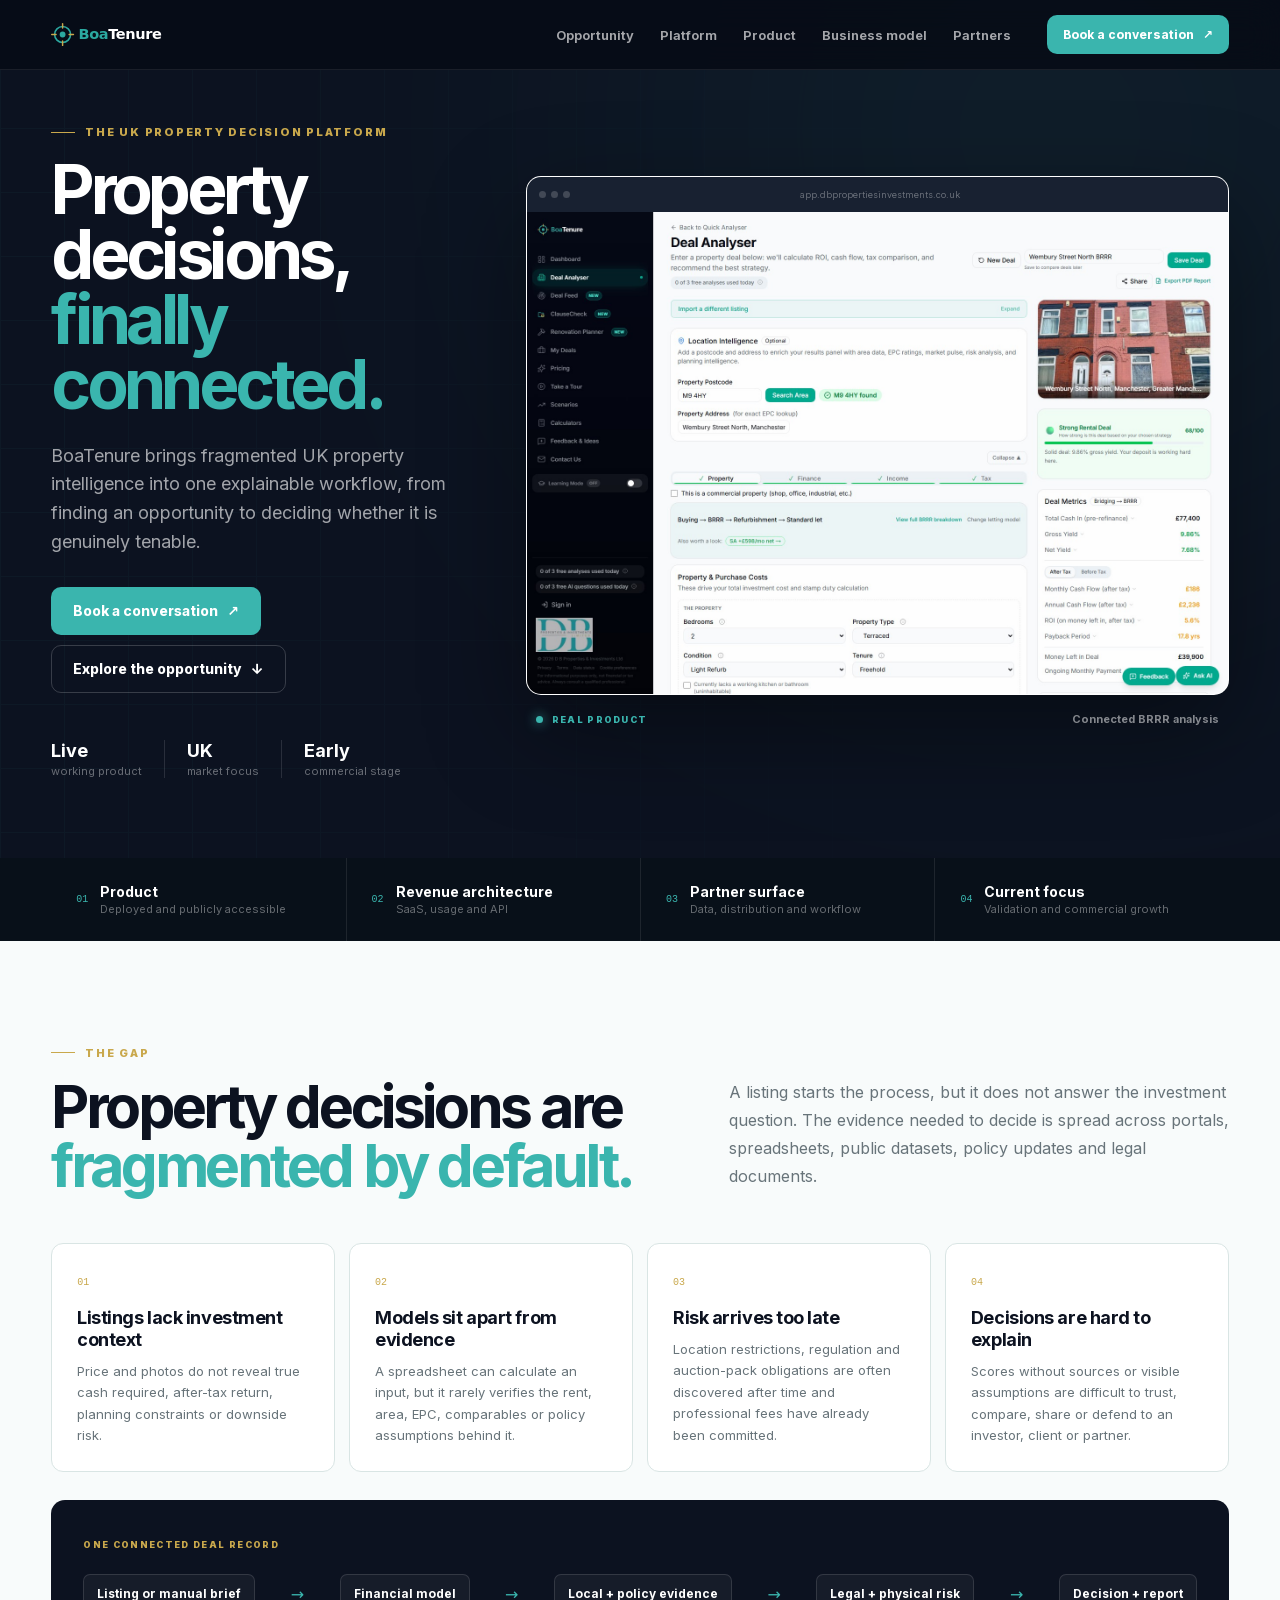
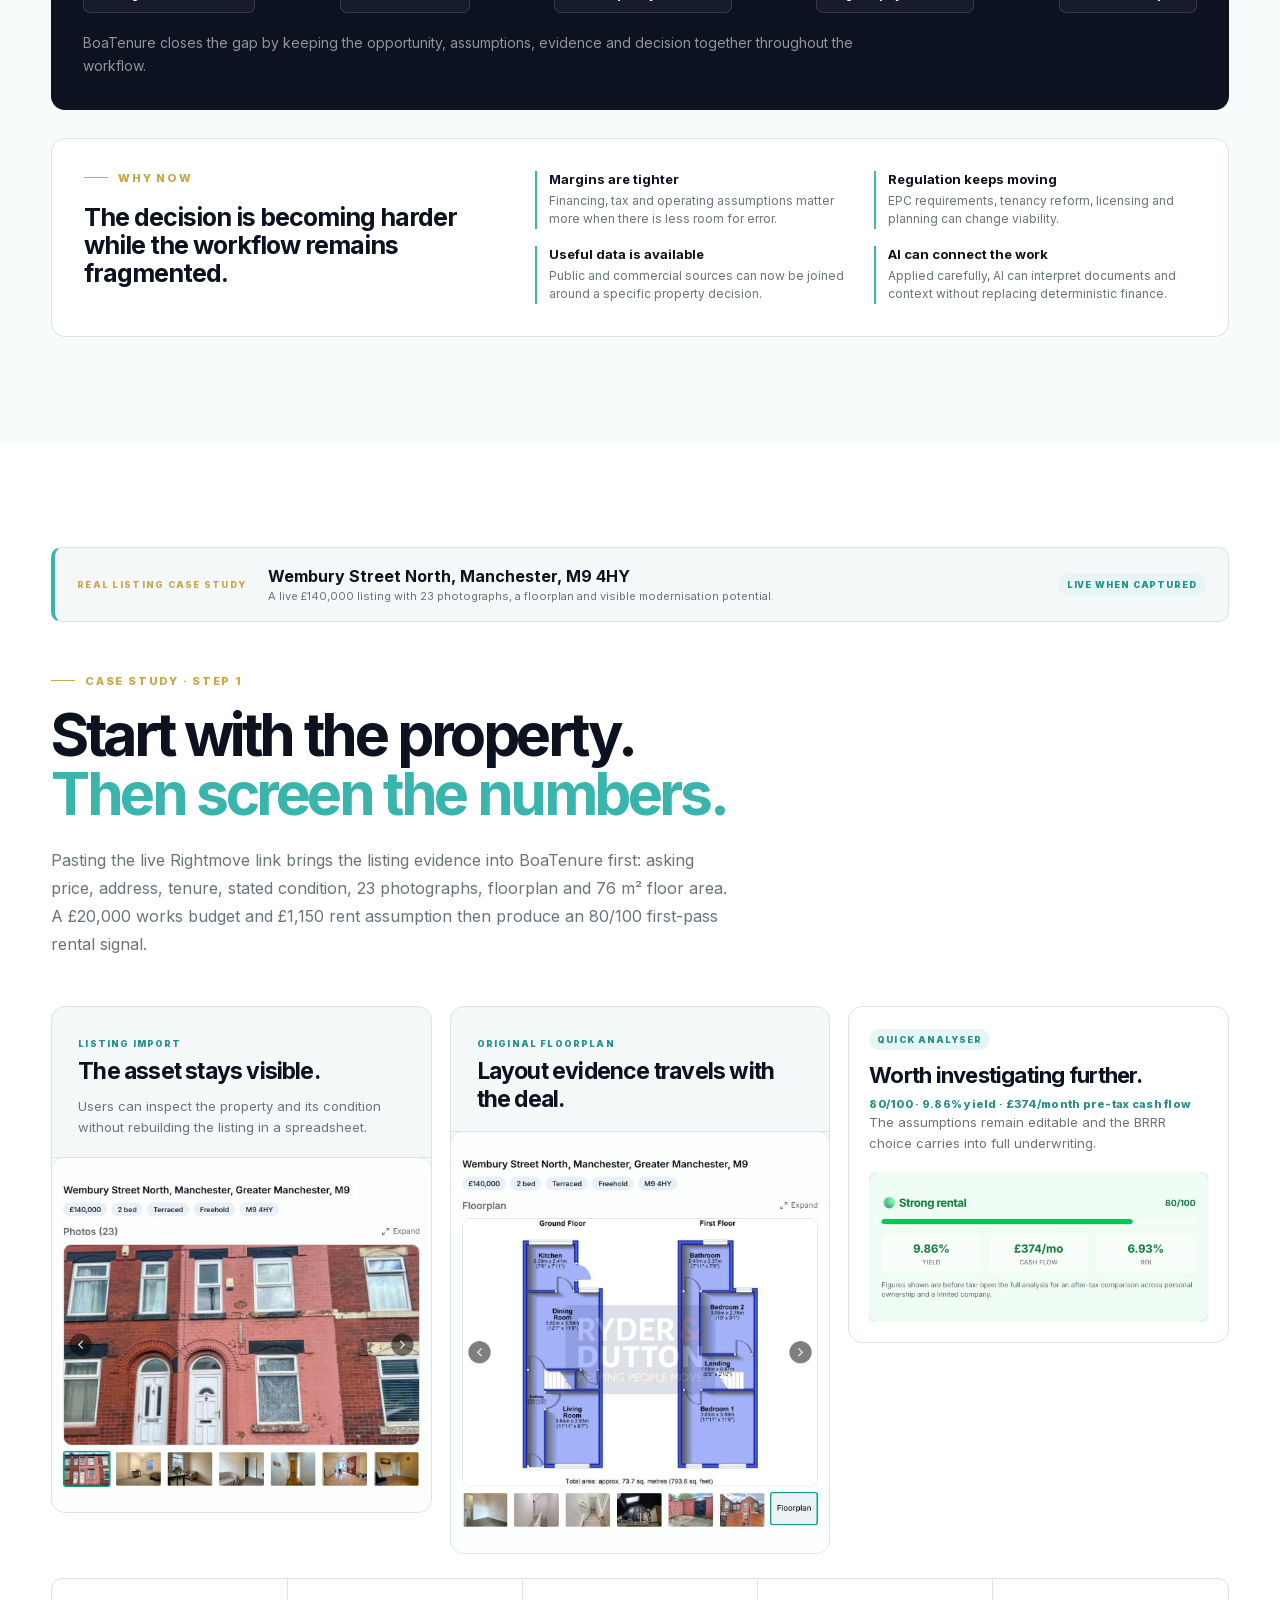
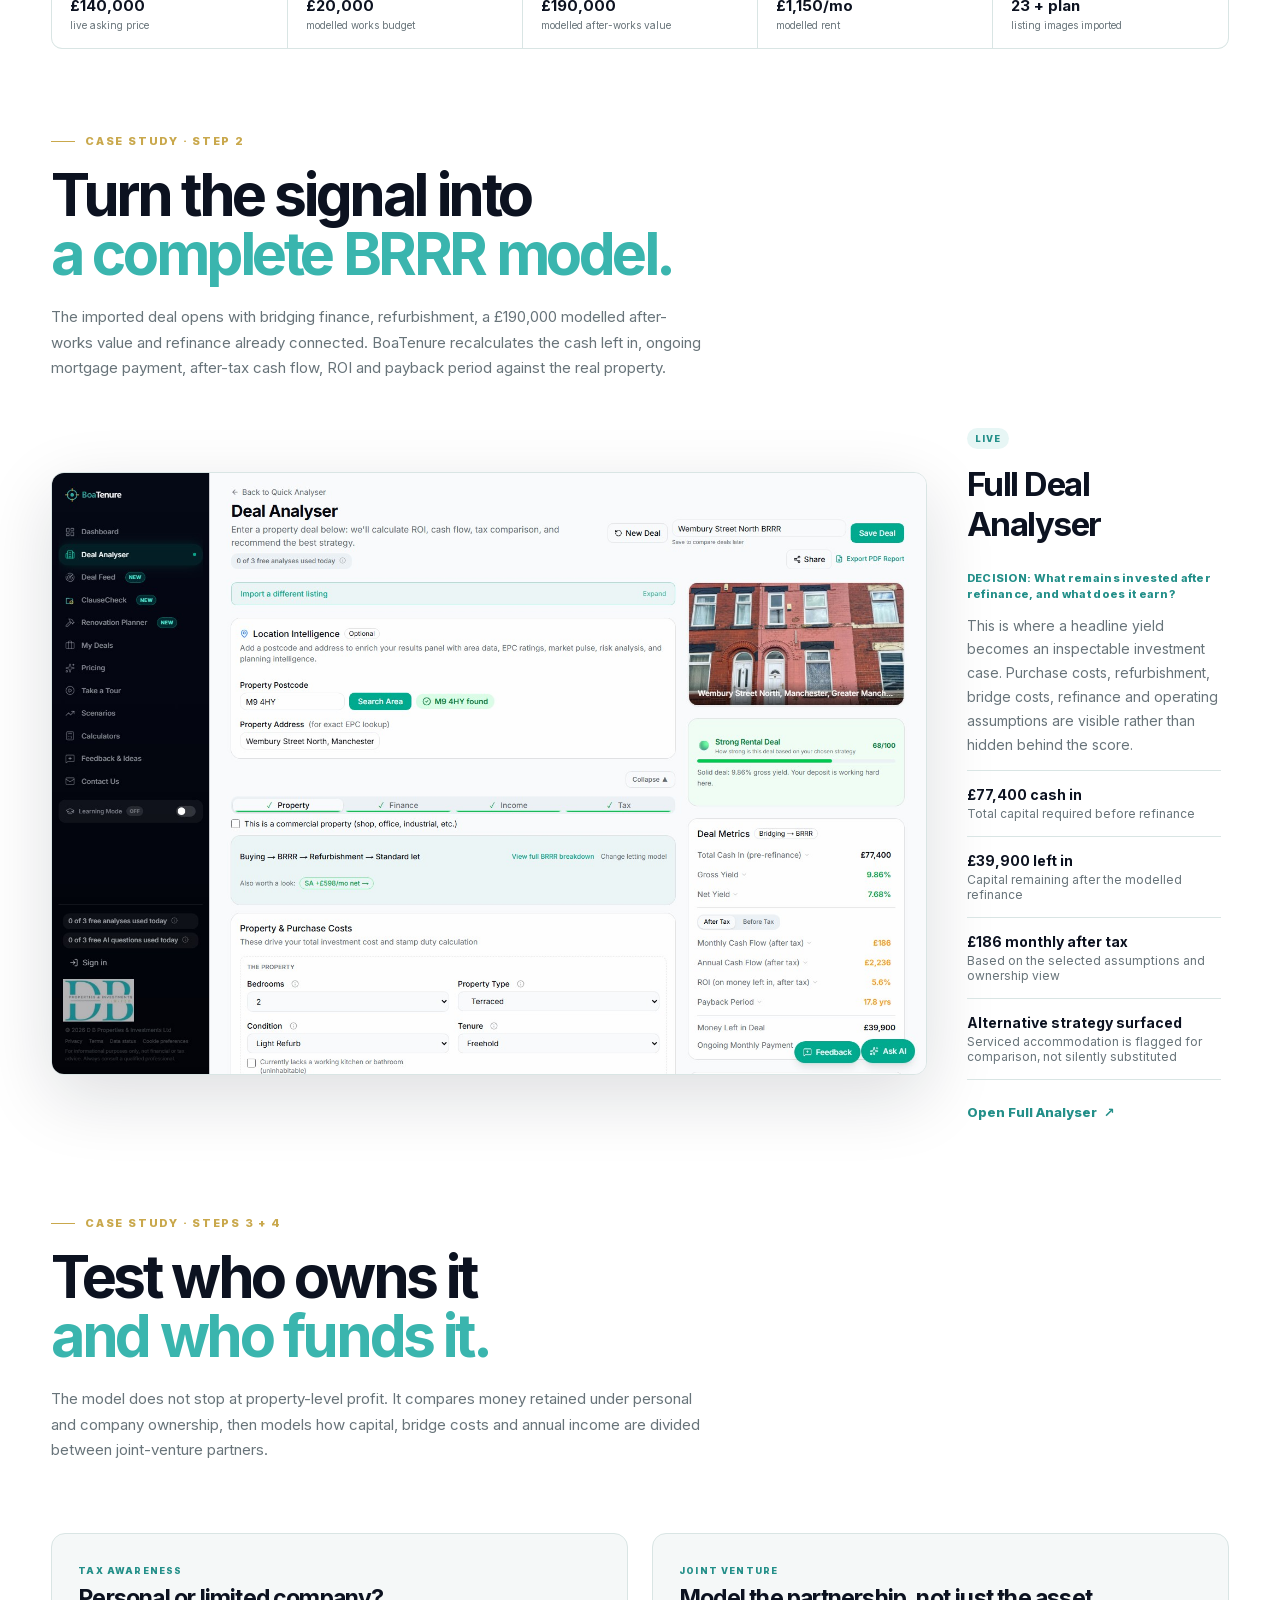
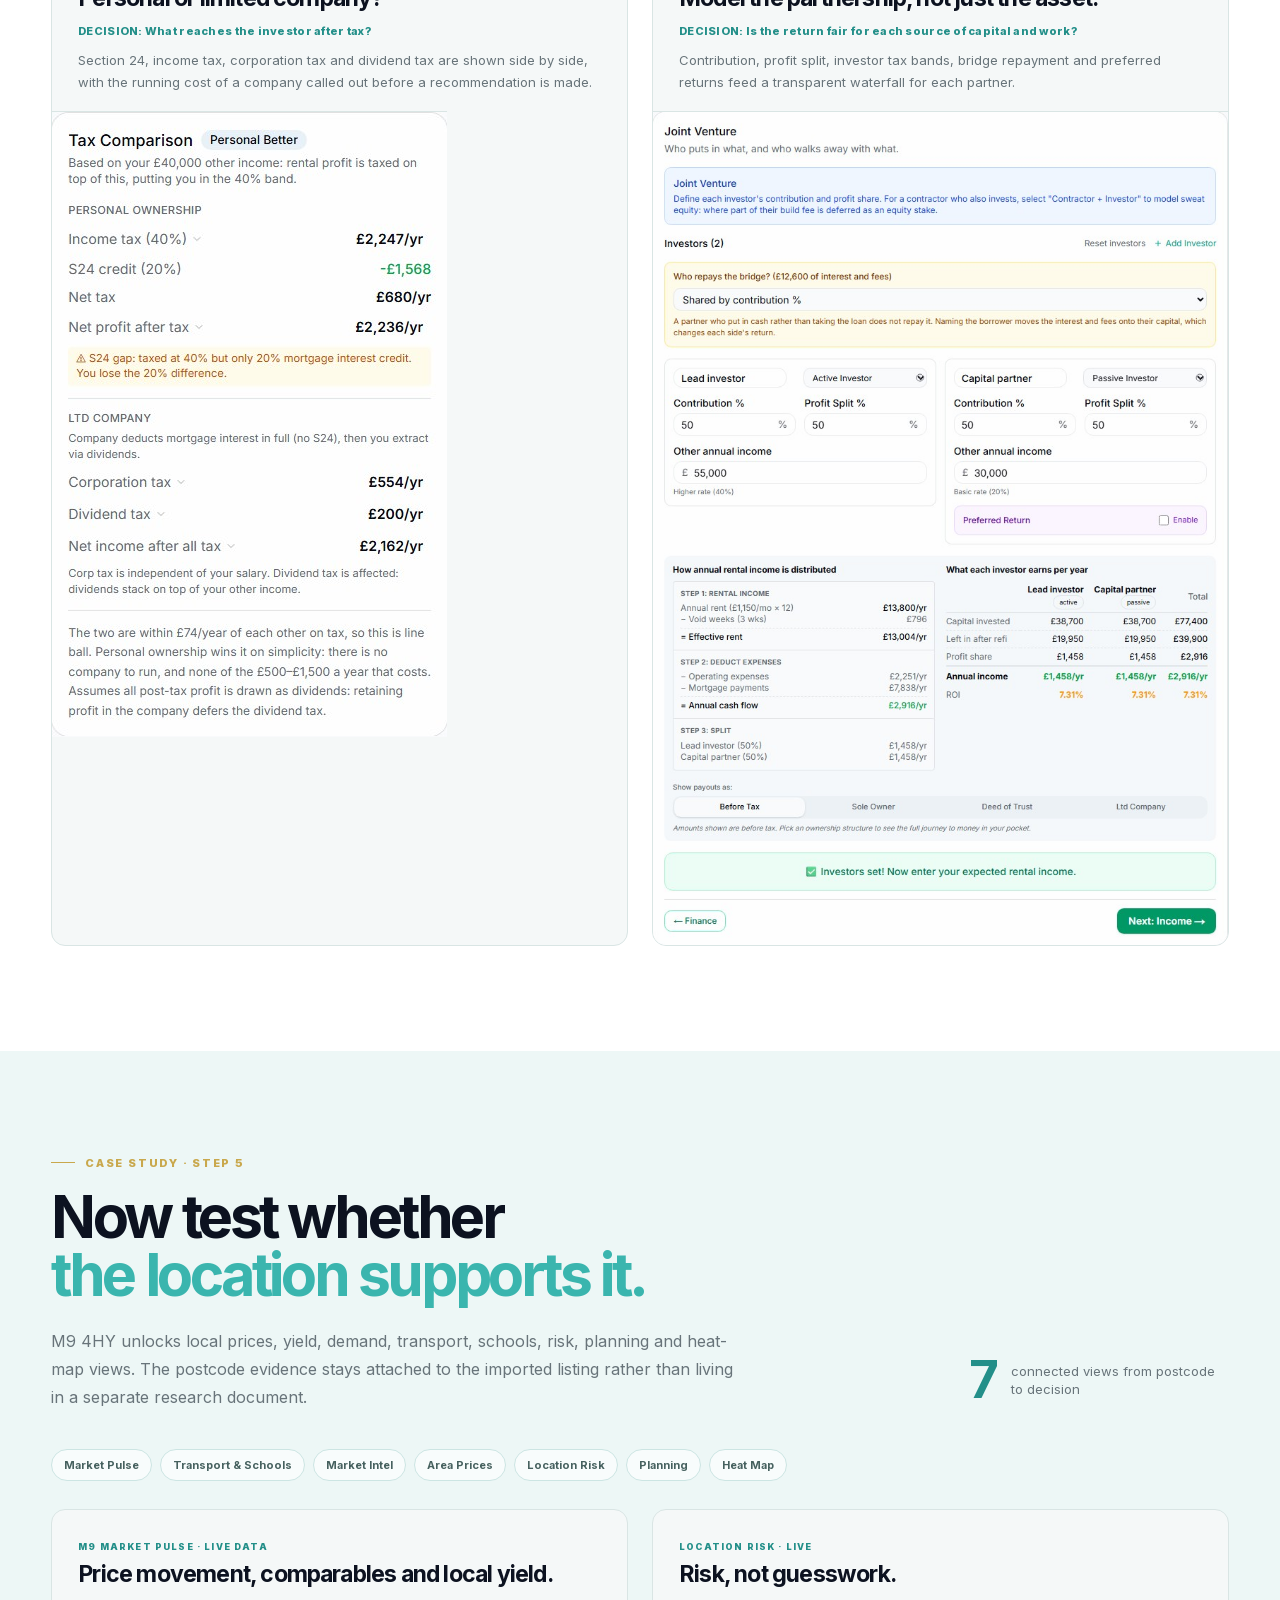
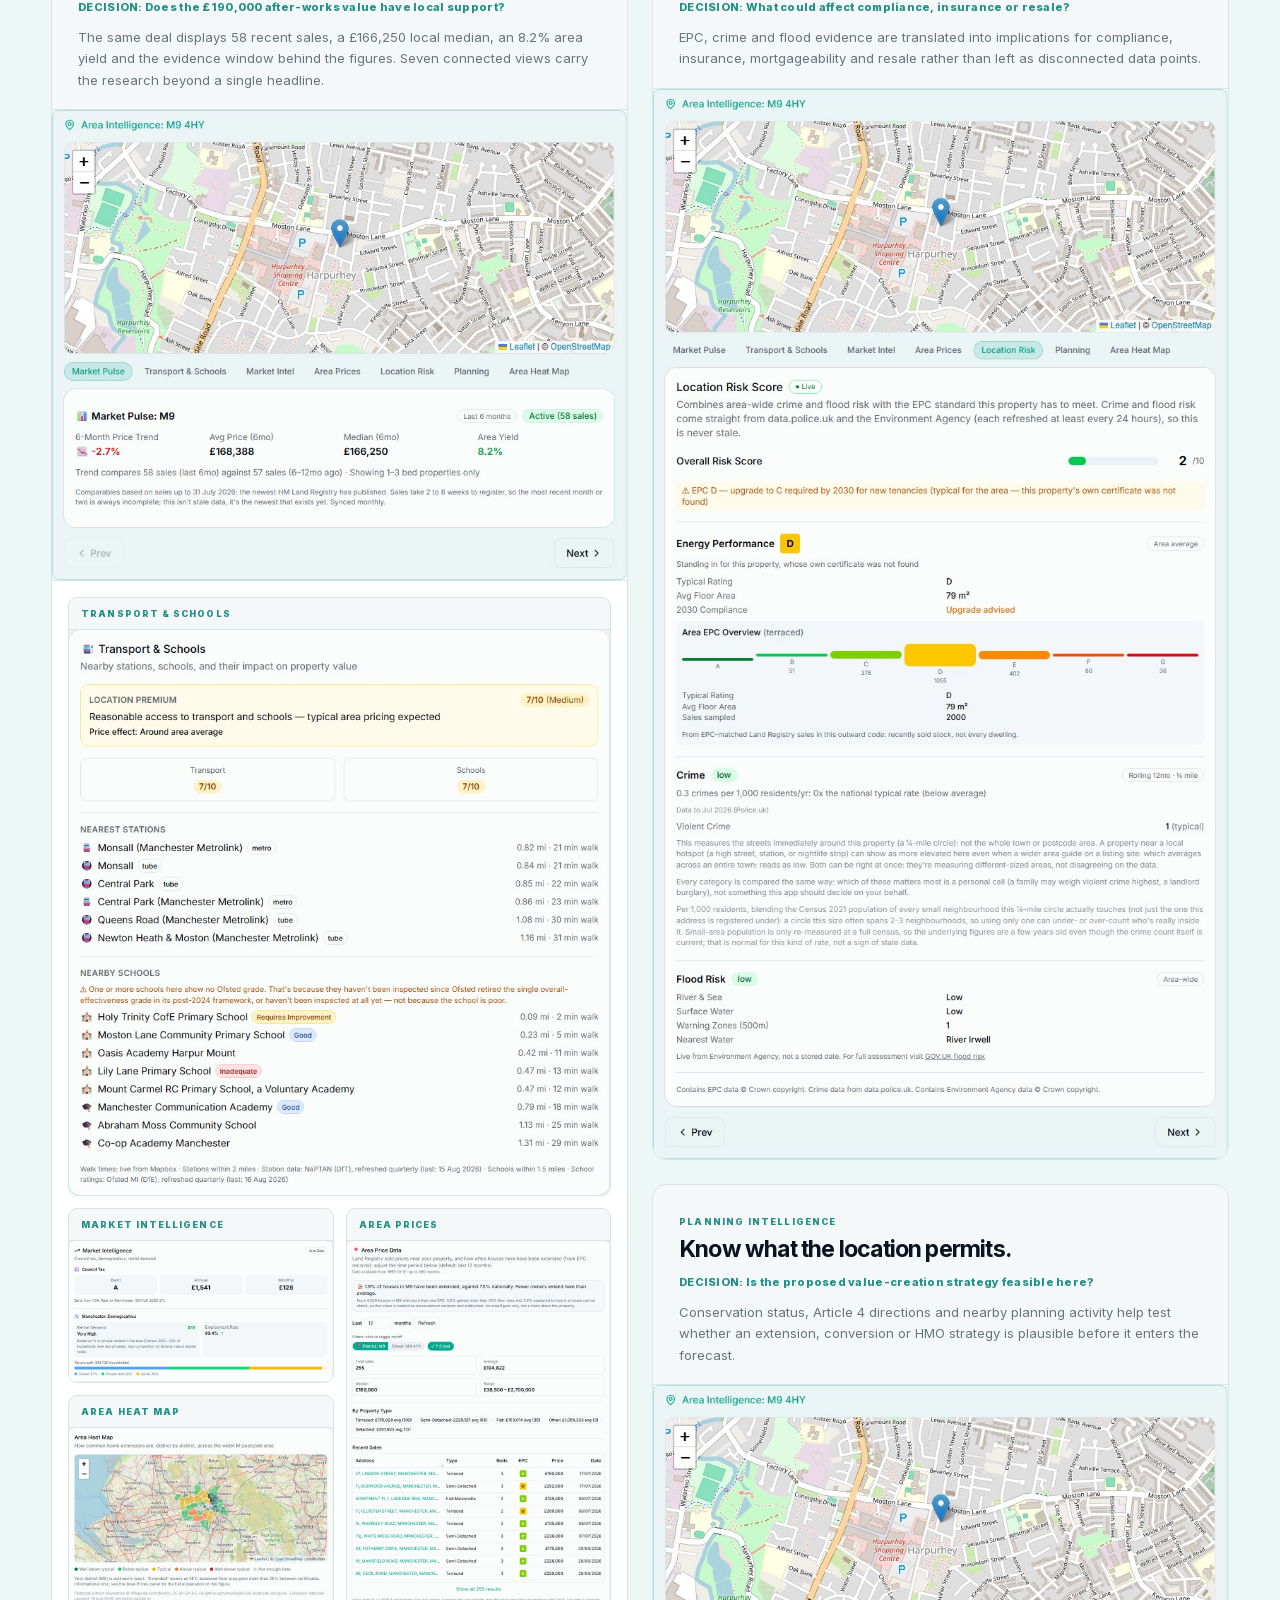
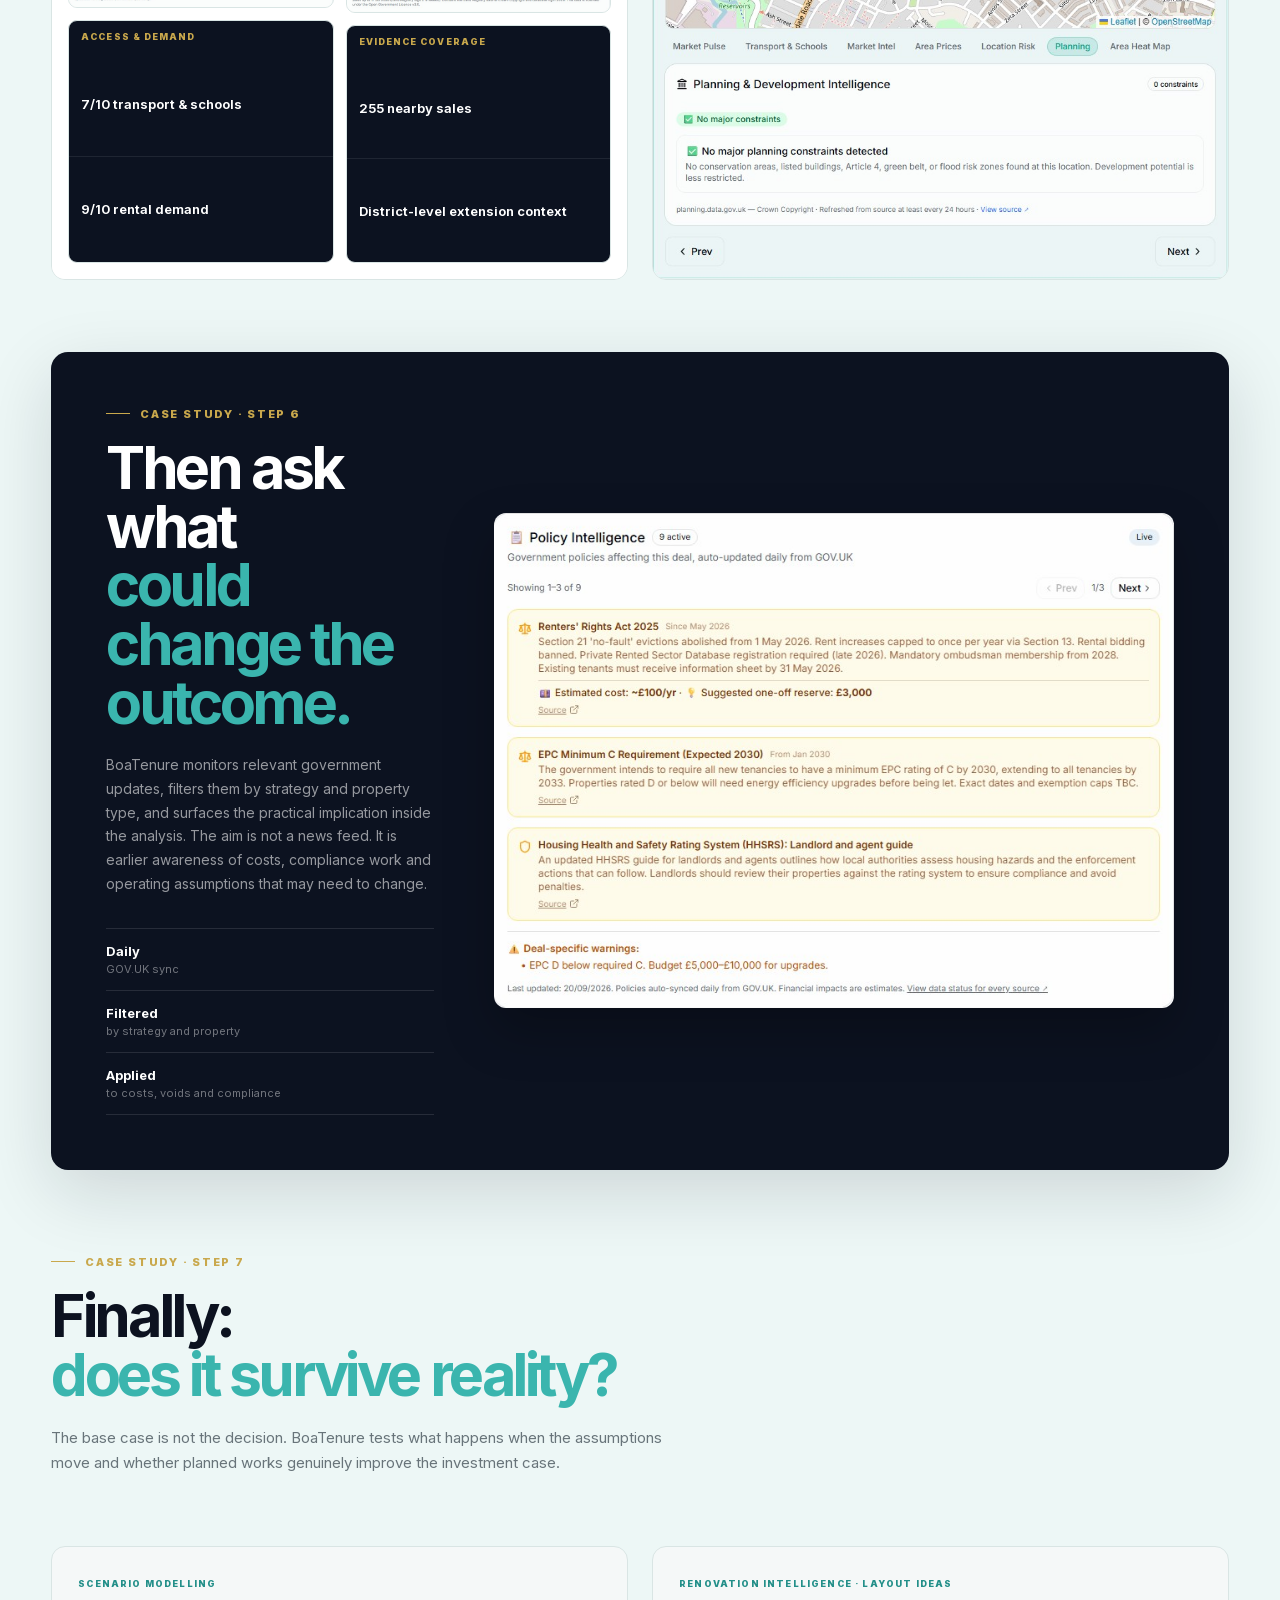
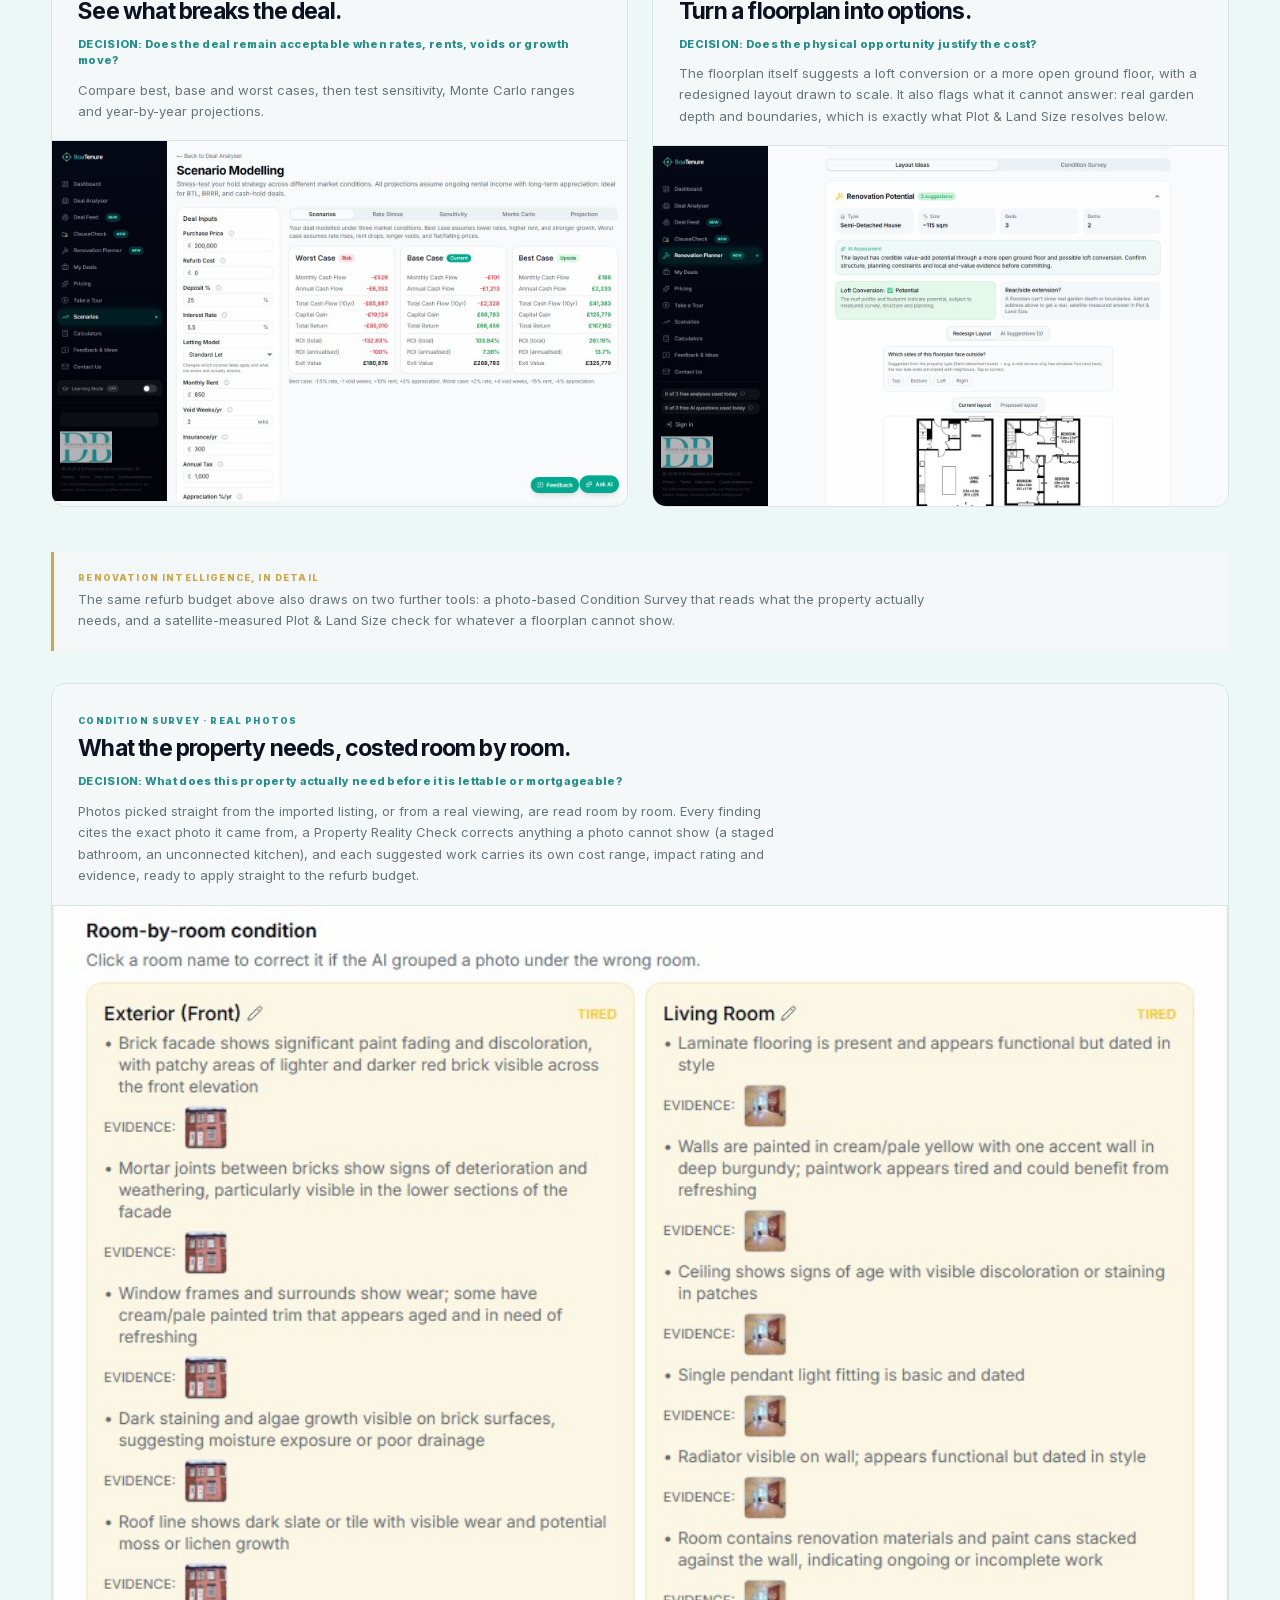
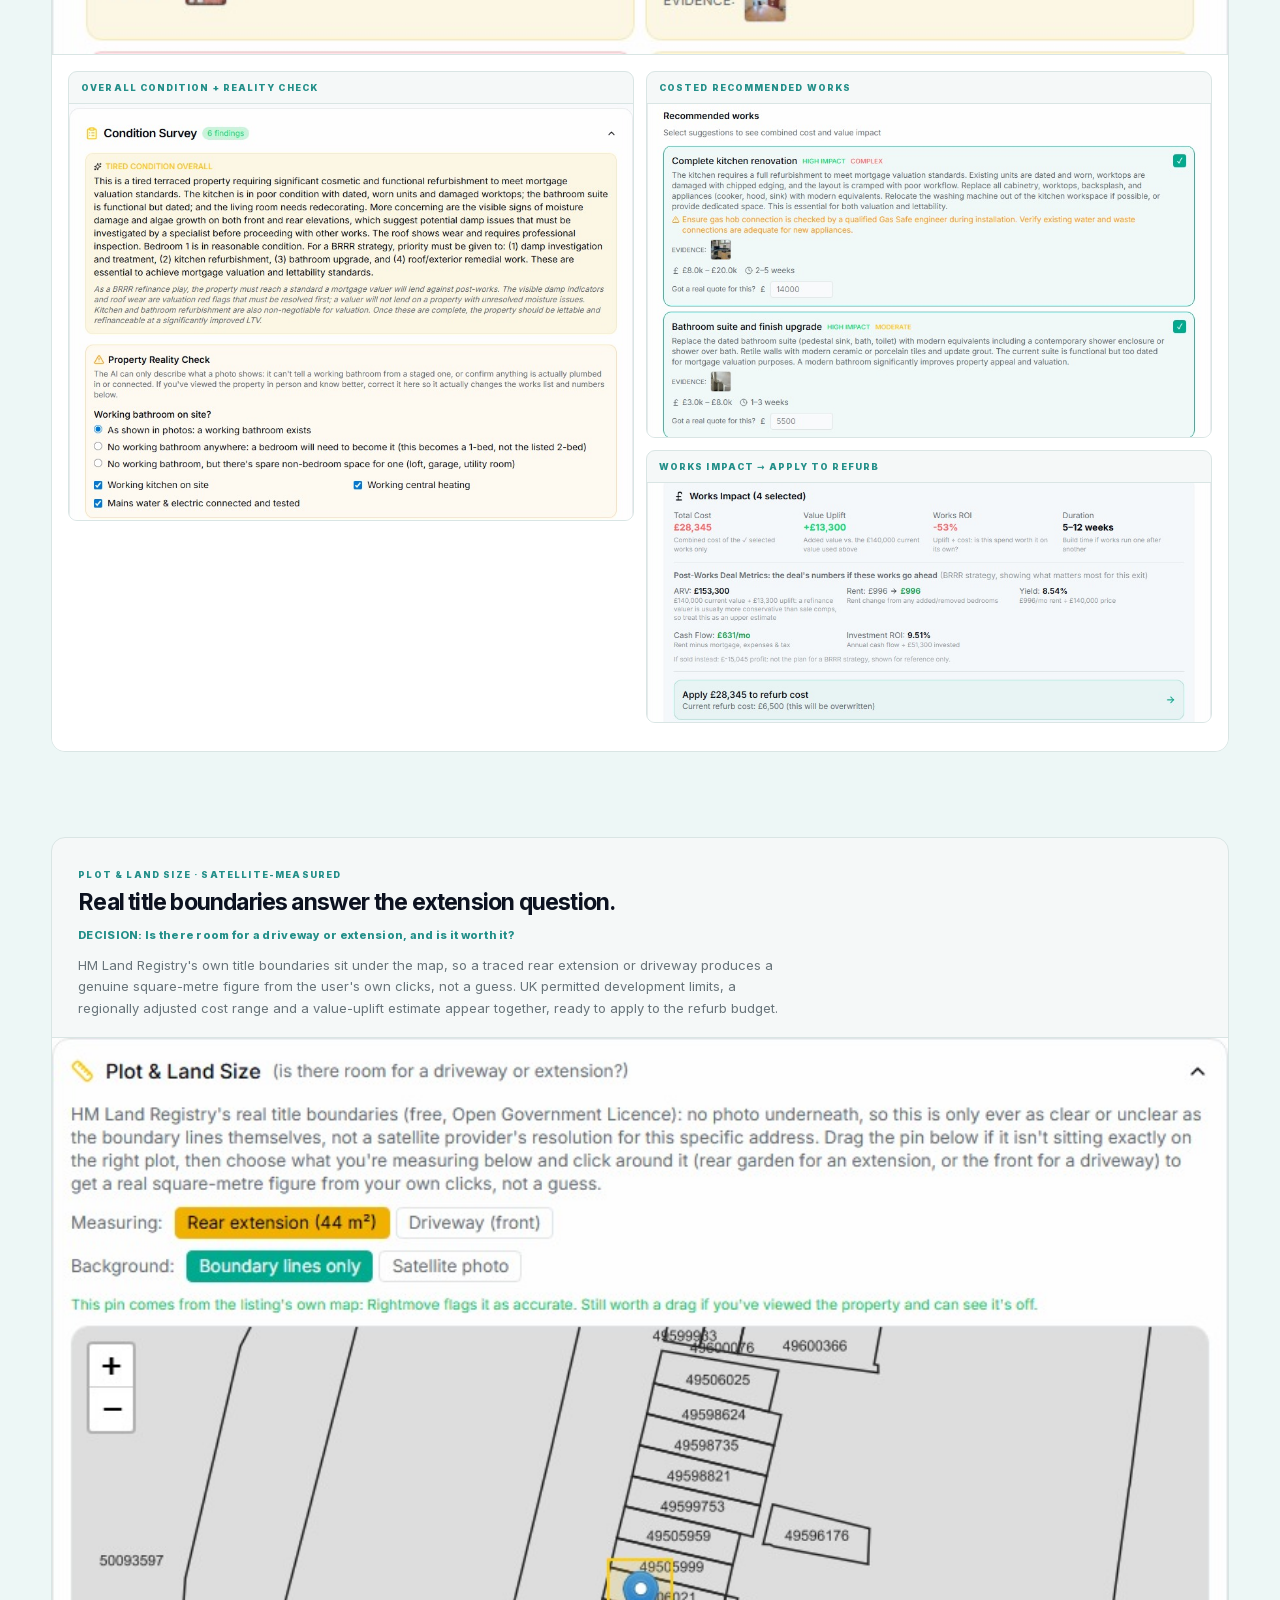
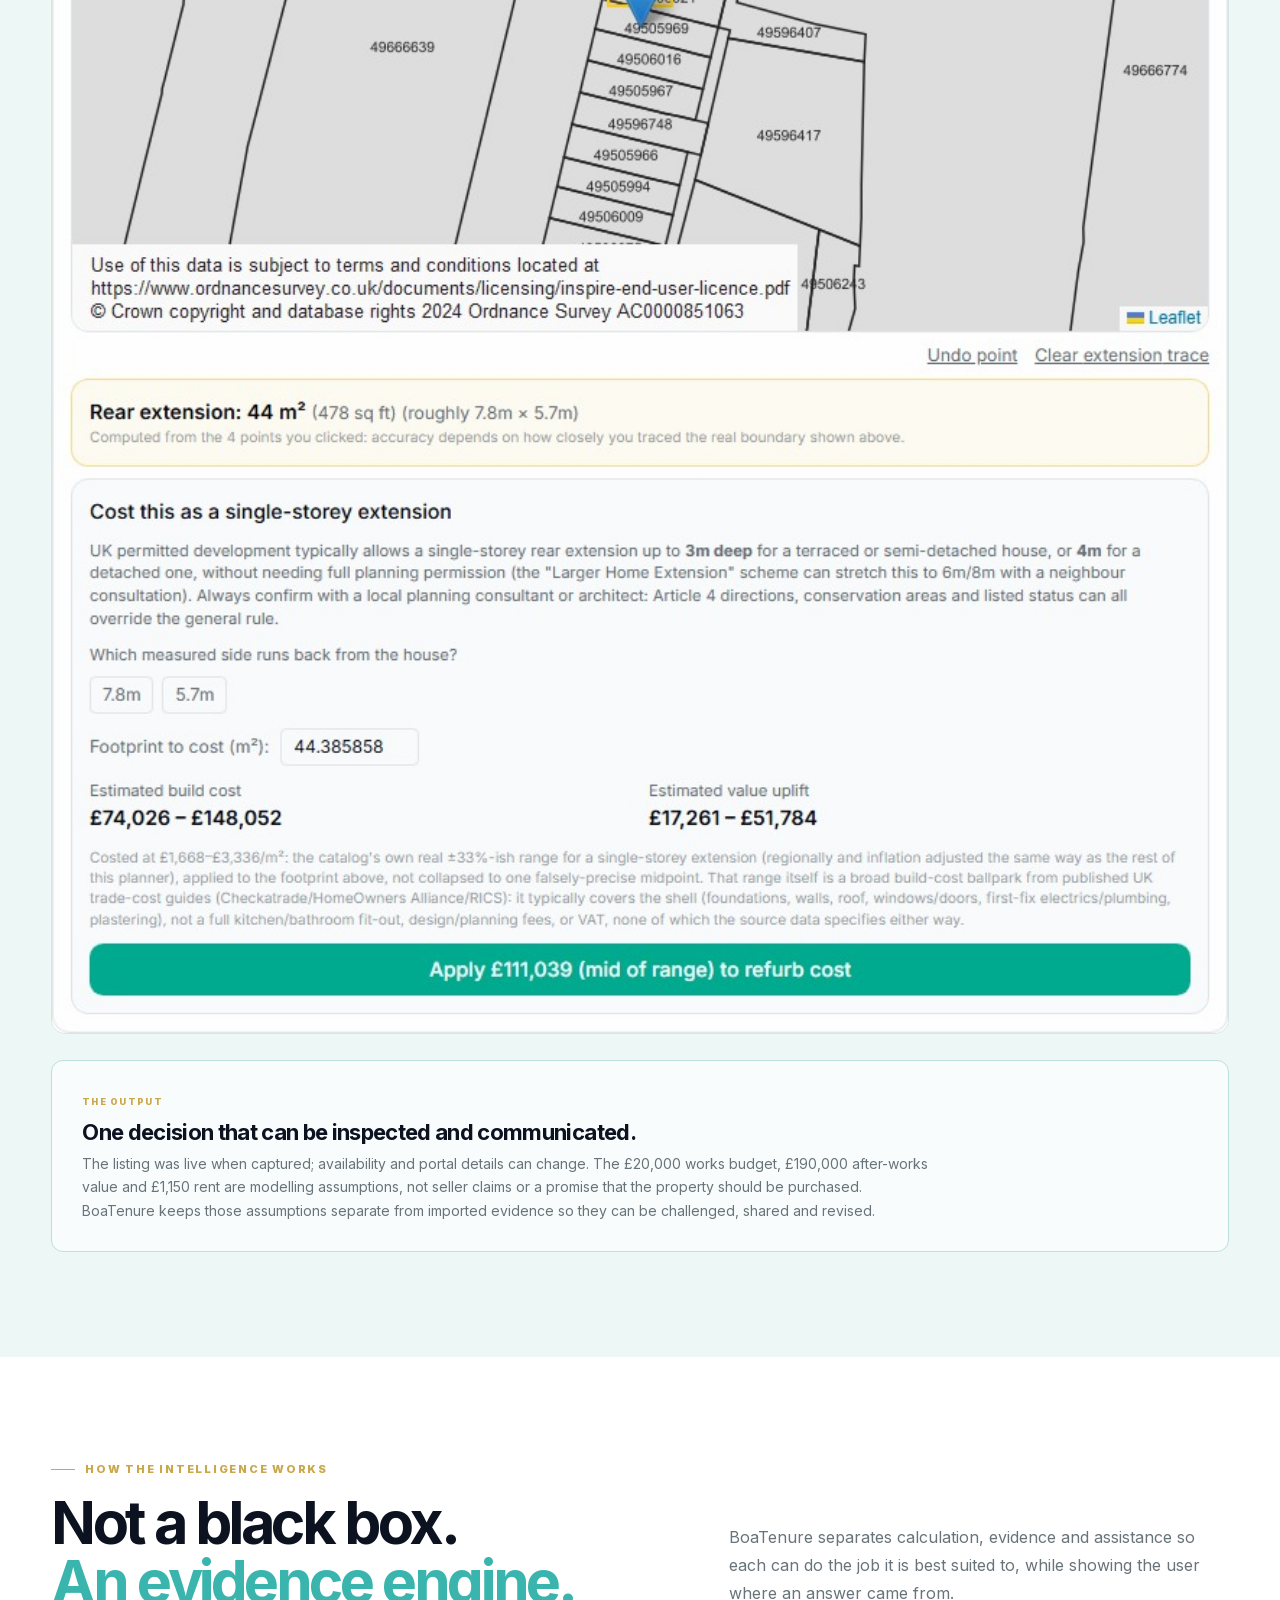
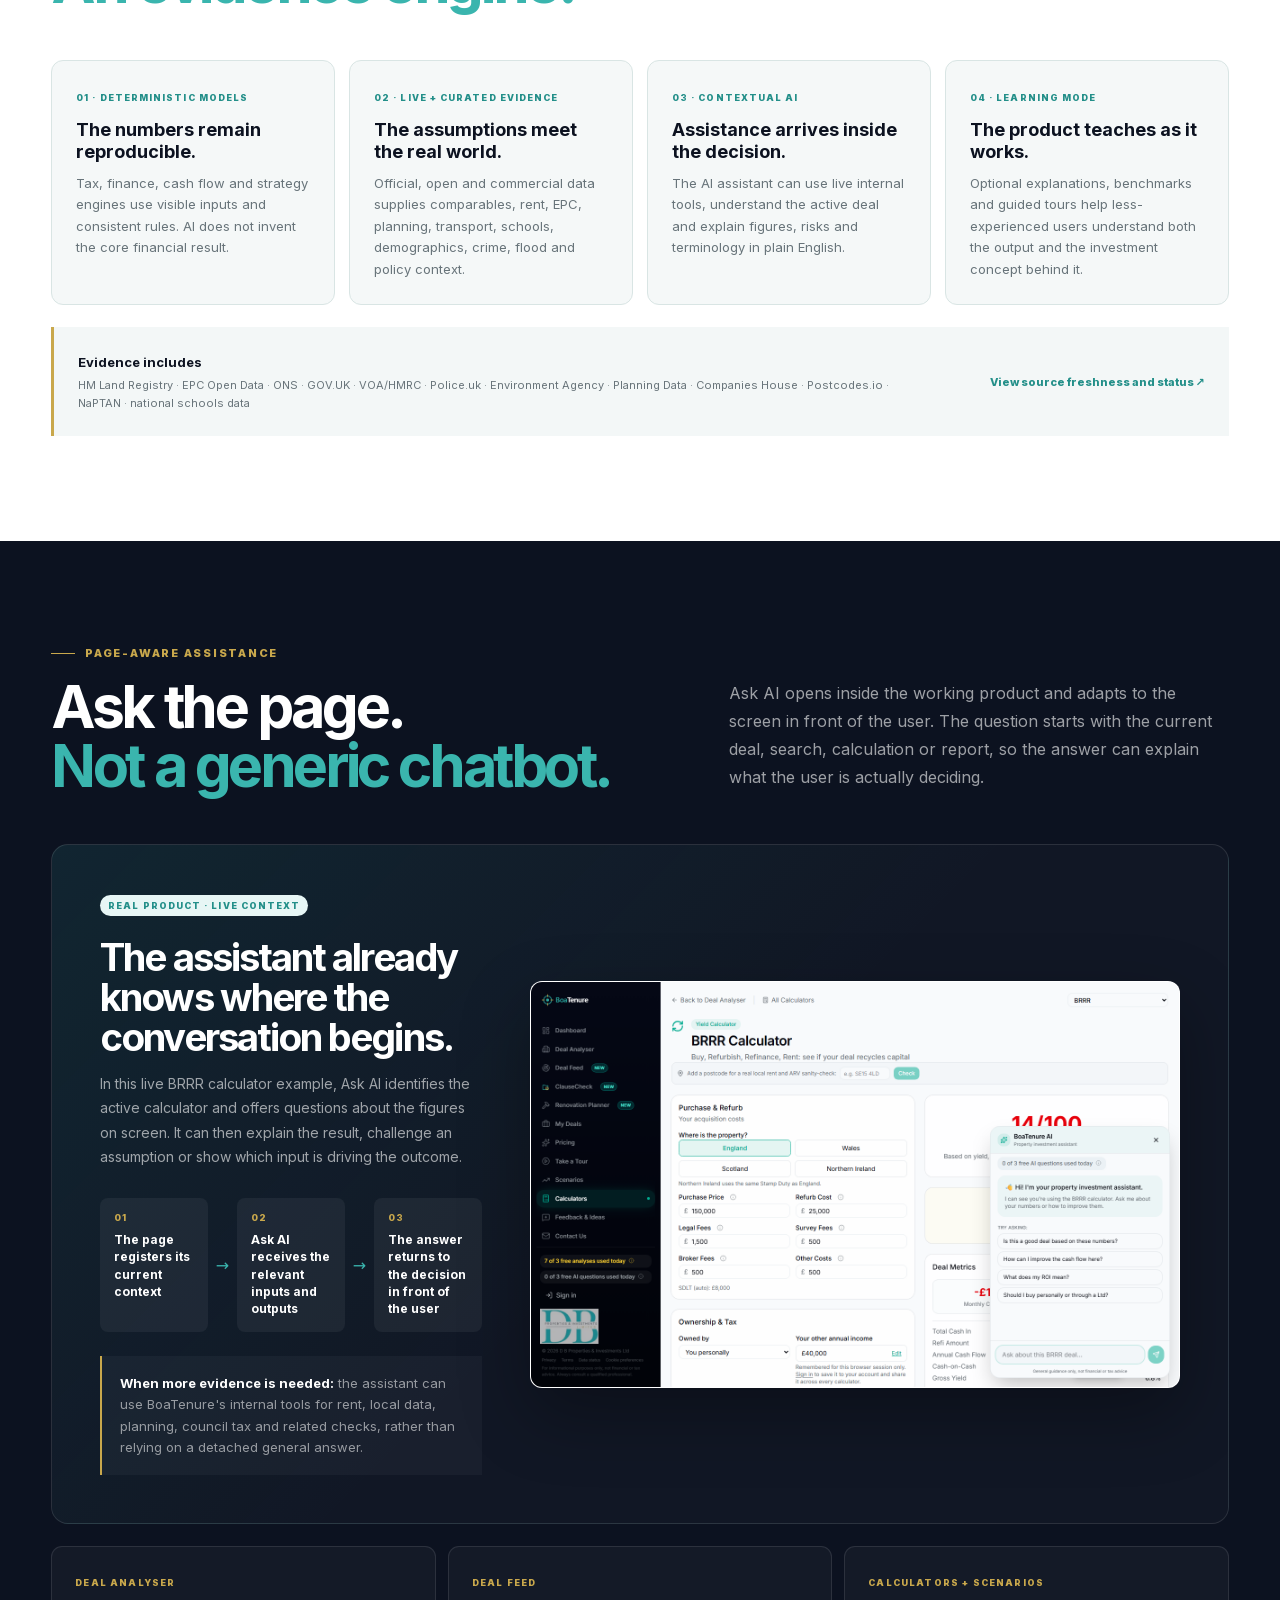
==== commit 9558647d: "Showcase Condition Survey and Plot & Land Size Add real, authentic screenshots for two significant c" ====
--- a/index.html
+++ b/index.html
@@ -303,12 +303,64 @@
             </button>
           </article>
           <article class="visual-card">
-            <div class="card-heading"><span>RENOVATION INTELLIGENCE</span><h3>Turn works into numbers.</h3><p class="decision-question">DECISION: Does the physical opportunity justify the cost?</p><p>Floorplan analysis and viewing photos produce an editable scope of works connected to estimated cost, value uplift and return.</p></div>
-            <button class="image-button" type="button" data-lightbox="assets/screens/renovation.jpg" data-caption="Renovation Planner">
-              <img src="assets/screens/renovation.jpg" width="1440" height="900" alt="BoaTenure renovation planner with floorplan analysis and cost impact">
-            </button>
-          </article>
-        </div>
+            <div class="card-heading"><span>RENOVATION INTELLIGENCE · LAYOUT IDEAS</span><h3>Turn a floorplan into options.</h3><p class="decision-question">DECISION: Does the physical opportunity justify the cost?</p><p>The floorplan itself suggests a loft conversion or a more open ground floor, with a redesigned layout drawn to scale. It also flags what it cannot answer: real garden depth and boundaries, which is exactly what Plot &amp; Land Size resolves below.</p></div>
+            <button class="image-button" type="button" data-lightbox="assets/screens/renovation.jpg" data-caption="Renovation Planner: Layout Ideas from the real floorplan">
+              <img src="assets/screens/renovation.jpg" width="1440" height="900" alt="BoaTenure renovation planner with floorplan-based layout ideas and cost impact">
+            </button>
+          </article>
+        </div>
+
+        <div class="reno-detail-intro">
+          <span>RENOVATION INTELLIGENCE, IN DETAIL</span>
+          <p>The same refurb budget above also draws on two further tools: a photo-based Condition Survey that reads what the property actually needs, and a satellite-measured Plot &amp; Land Size check for whatever a floorplan cannot show.</p>
+        </div>
+
+        <div class="showcase-stack reno-detail-stack">
+          <article class="intel-card">
+            <div class="card-heading">
+              <span>CONDITION SURVEY · REAL PHOTOS</span>
+              <h3>What the property needs, costed room by room.</h3>
+              <p class="decision-question">DECISION: What does this property actually need before it is lettable or mortgageable?</p>
+              <p>Photos picked straight from the imported listing, or from a real viewing, are read room by room. Every finding cites the exact photo it came from, a Property Reality Check corrects anything a photo cannot show (a staged bathroom, an unconnected kitchen), and each suggested work carries its own cost range, impact rating and evidence, ready to apply straight to the refurb budget.</p>
+            </div>
+            <button class="image-button" type="button" data-lightbox="assets/screens/condition-survey-findings.jpg" data-caption="Condition Survey room-by-room findings, each citing its source photo">
+              <img src="assets/screens/condition-survey-findings.jpg" width="864" height="550" alt="BoaTenure Condition Survey showing tired-rated Exterior and Living Room findings, each citing a source photo">
+            </button>
+            <div class="intel-detail-grid">
+              <div class="intel-detail-columns">
+                <div class="intel-detail-column">
+                  <button class="intel-detail image-button" type="button" data-lightbox="assets/screens/condition-survey-assessment.jpg" data-caption="Overall condition summary and Property Reality Check">
+                    <span>OVERALL CONDITION + REALITY CHECK</span>
+                    <img src="assets/screens/condition-survey-assessment.jpg" width="864" height="638" alt="BoaTenure Condition Survey overall assessment and Property Reality Check checklist">
+                  </button>
+                </div>
+                <div class="intel-detail-column">
+                  <button class="intel-detail image-button" type="button" data-lightbox="assets/screens/condition-survey-suggestions.jpg" data-caption="Costed recommended works with photo evidence">
+                    <span>COSTED RECOMMENDED WORKS</span>
+                    <img src="assets/screens/condition-survey-suggestions.jpg" width="864" height="510" alt="BoaTenure Condition Survey recommended kitchen and bathroom works with cost ranges and evidence">
+                  </button>
+                  <button class="intel-detail image-button" type="button" data-lightbox="assets/screens/condition-survey-impact.jpg" data-caption="Works Impact, deal metrics and apply to refurb cost">
+                    <span>WORKS IMPACT → APPLY TO REFURB</span>
+                    <img src="assets/screens/condition-survey-impact.jpg" width="864" height="367" alt="BoaTenure Condition Survey Works Impact summary applying the costed total to the deal's refurb budget">
+                  </button>
+                </div>
+              </div>
+            </div>
+          </article>
+
+          <article class="intel-card">
+            <div class="card-heading">
+              <span>PLOT &amp; LAND SIZE · SATELLITE-MEASURED</span>
+              <h3>Real title boundaries answer the extension question.</h3>
+              <p class="decision-question">DECISION: Is there room for a driveway or extension, and is it worth it?</p>
+              <p>HM Land Registry's own title boundaries sit under the map, so a traced rear extension or driveway produces a genuine square-metre figure from the user's own clicks, not a guess. UK permitted development limits, a regionally adjusted cost range and a value-uplift estimate appear together, ready to apply to the refurb budget.</p>
+            </div>
+            <button class="image-button" type="button" data-lightbox="assets/screens/plot-land-size.jpg" data-caption="Plot & Land Size: a traced rear extension against real title boundaries">
+              <img src="assets/screens/plot-land-size.jpg" width="814" height="1104" alt="BoaTenure Plot and Land Size showing a traced rear extension against HM Land Registry title boundaries, with permitted development guidance and costed value uplift">
+            </button>
+          </article>
+        </div>
+
         <div class="case-outcome">
           <span>THE OUTPUT</span>
           <h3>One decision that can be inspected and communicated.</h3>
--- a/styles.css
+++ b/styles.css
@@ -197,6 +197,11 @@
 .source-band b { color: var(--ink); font-size: 13px; }
 .source-band p { max-width: 850px; margin: 6px 0 0; color: var(--muted); font-size: 11px; line-height: 1.6; }
 .source-band a { flex: 0 0 auto; color: var(--teal-dark); font-size: 11px; font-weight: 800; }
+
+.reno-detail-intro { margin: 45px 0 32px; padding: 20px 24px; border-left: 3px solid var(--gold); background: #f3f7f7; }
+.reno-detail-intro span { display: block; margin-bottom: 6px; color: var(--gold); font-size: 9px; font-weight: 850; letter-spacing: .13em; }
+.reno-detail-intro p { max-width: 850px; margin: 0; color: var(--muted); font-size: 13px; line-height: 1.65; }
+.reno-detail-stack .intel-card .card-heading { max-width: 760px; }
 
 .page-aware-ai { color: white; background: var(--ink); }
 .page-aware-ai .section-heading h2 { color: white; }
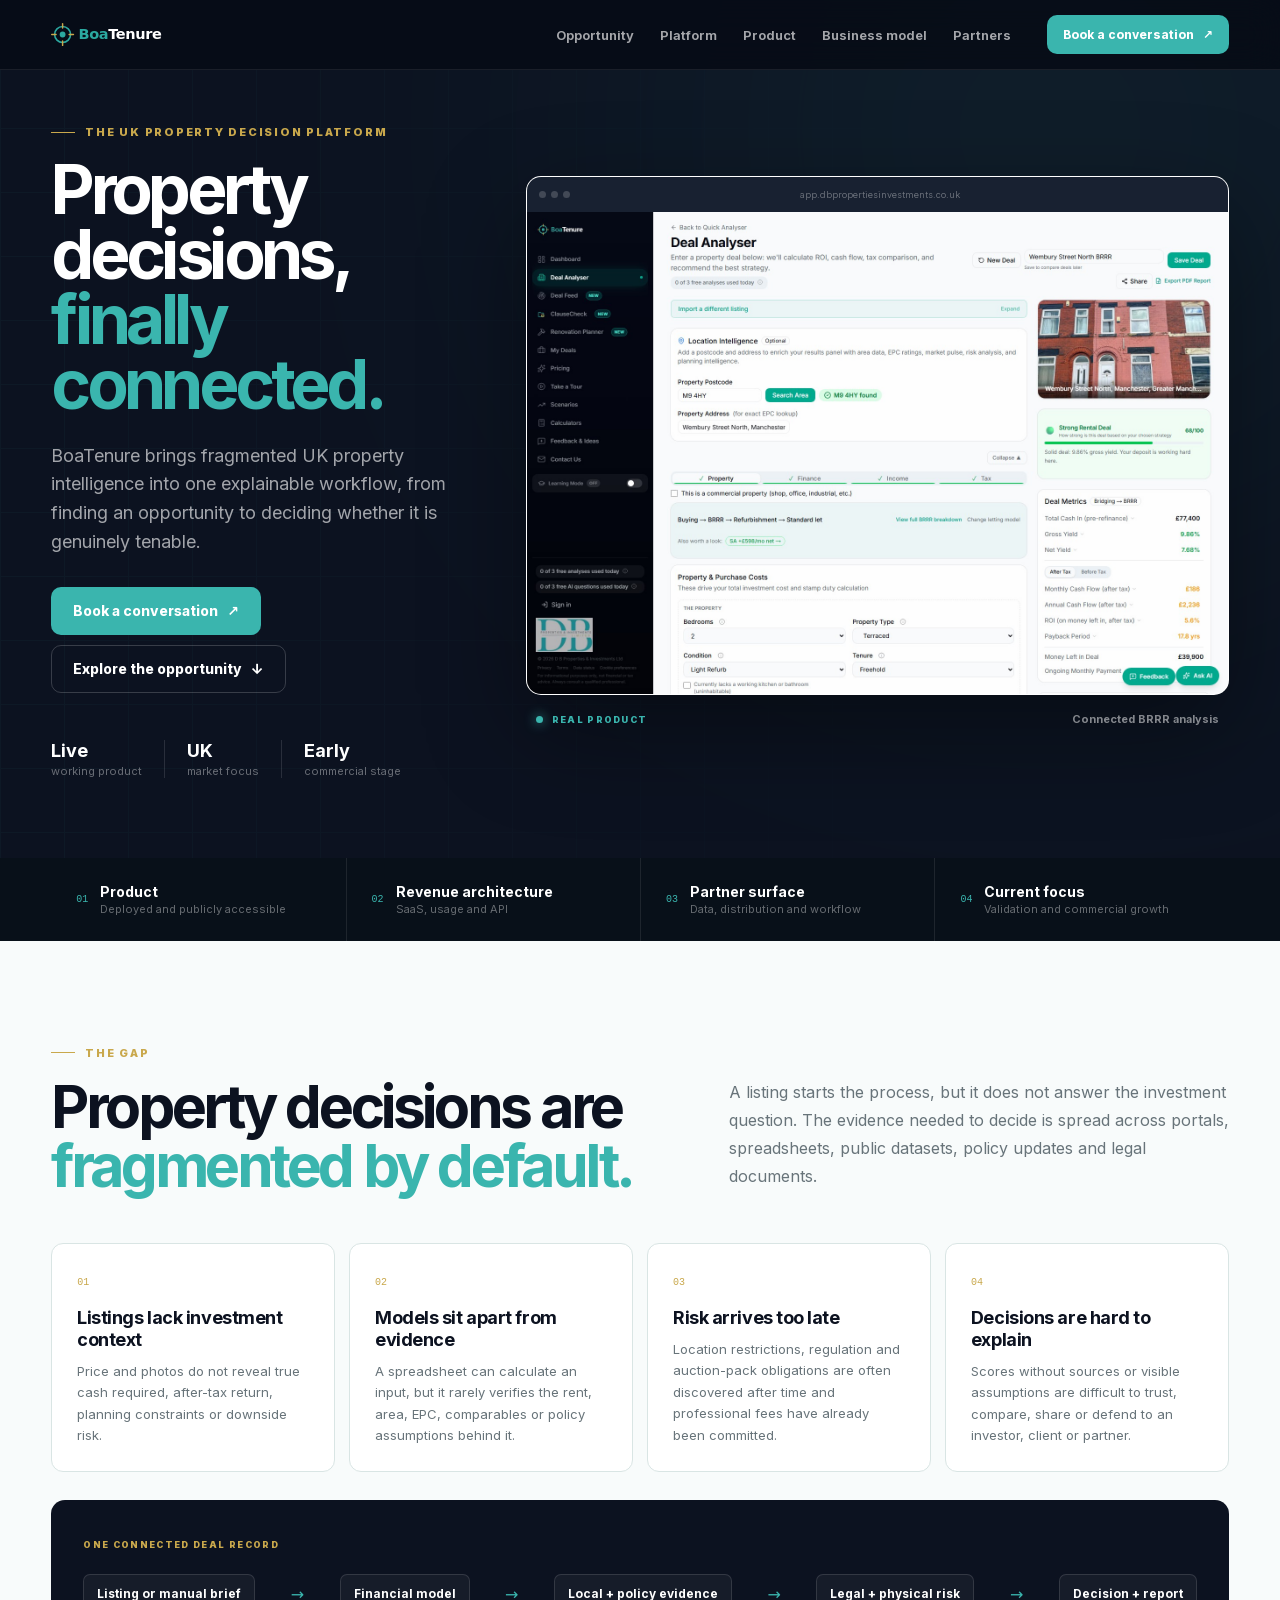
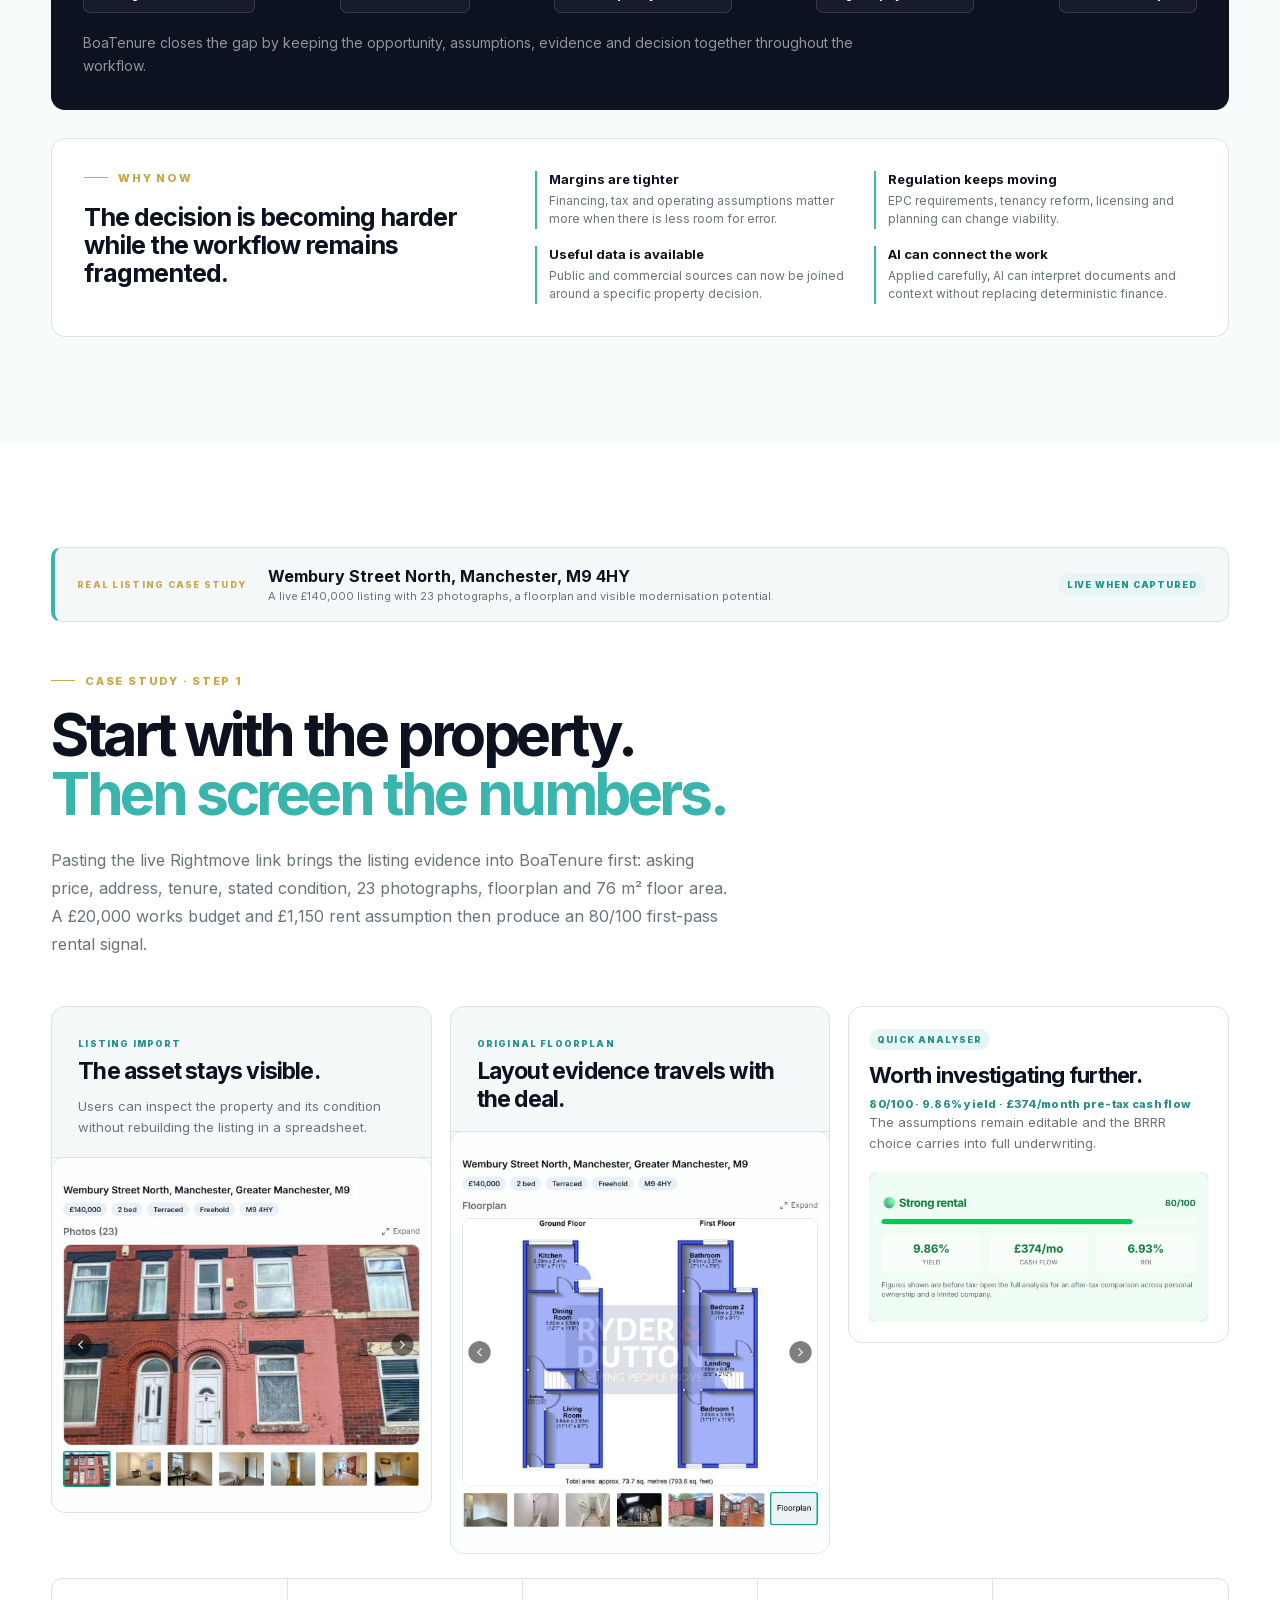
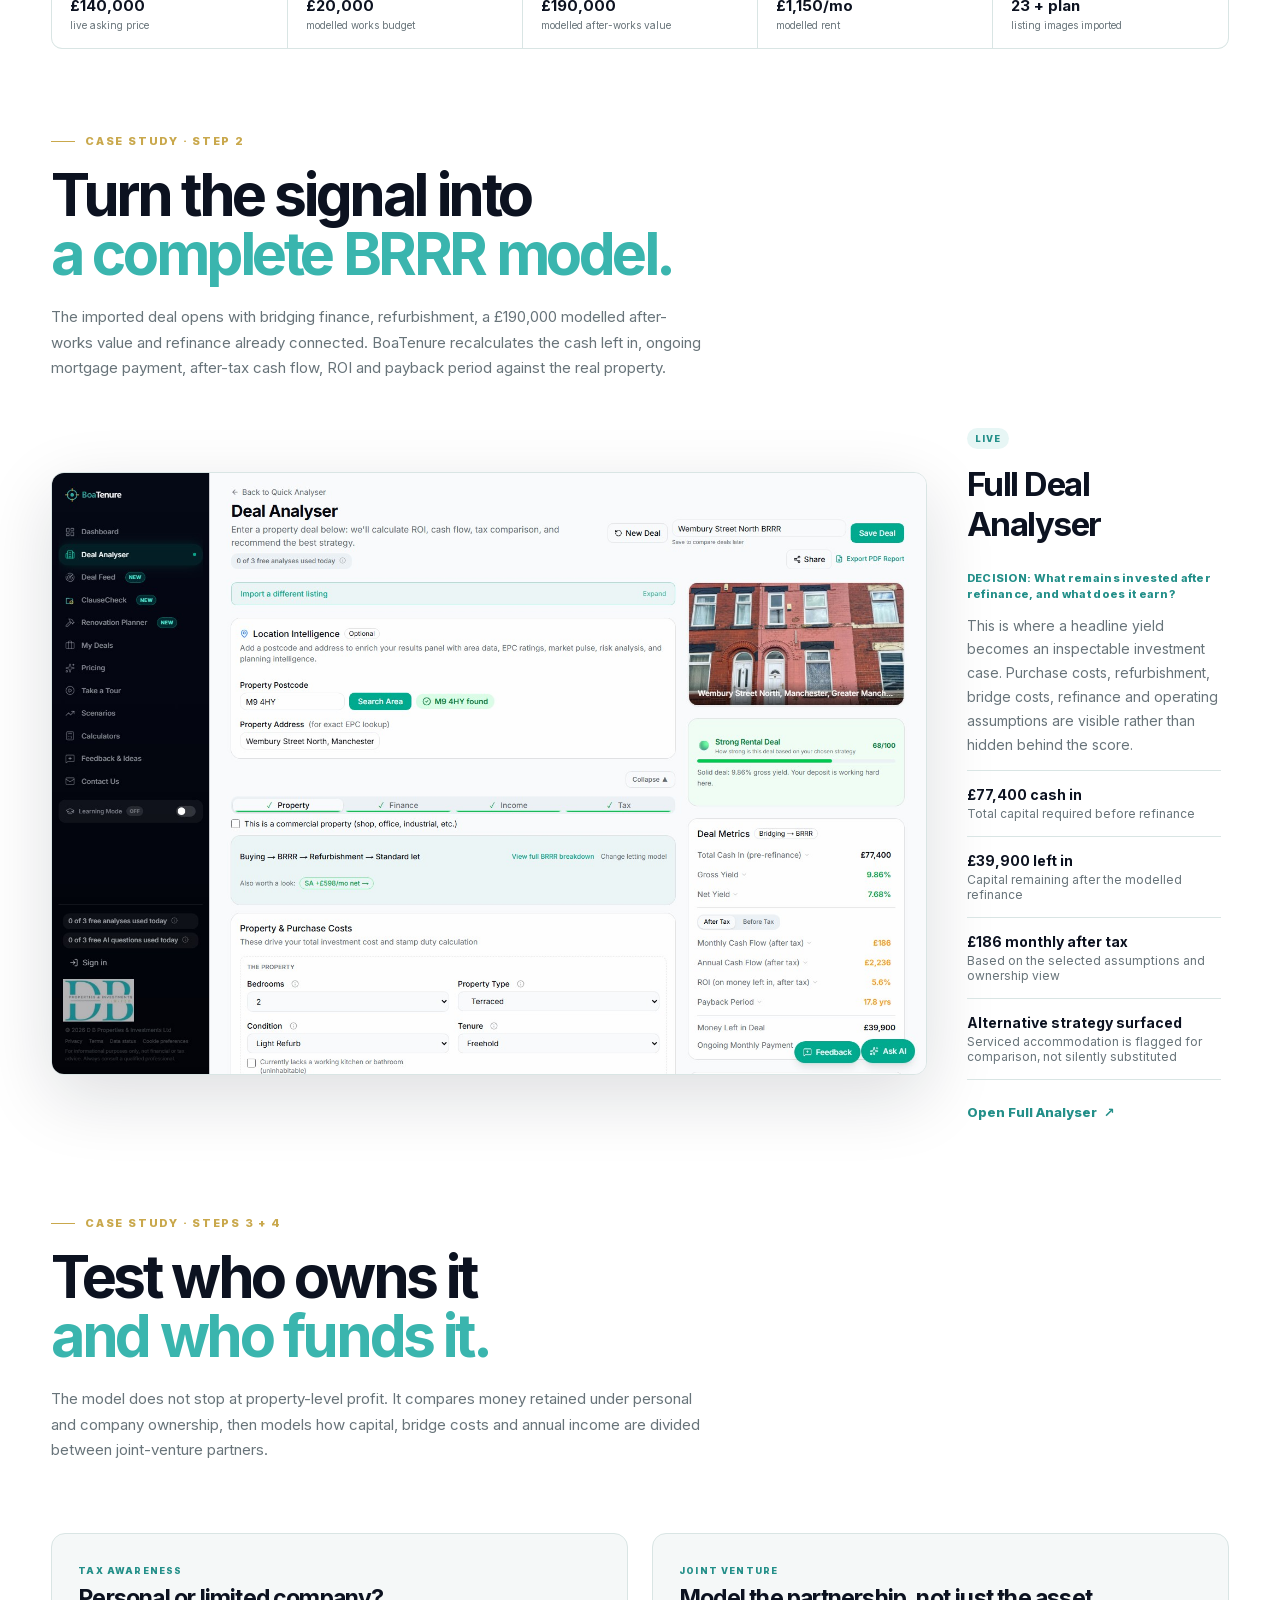
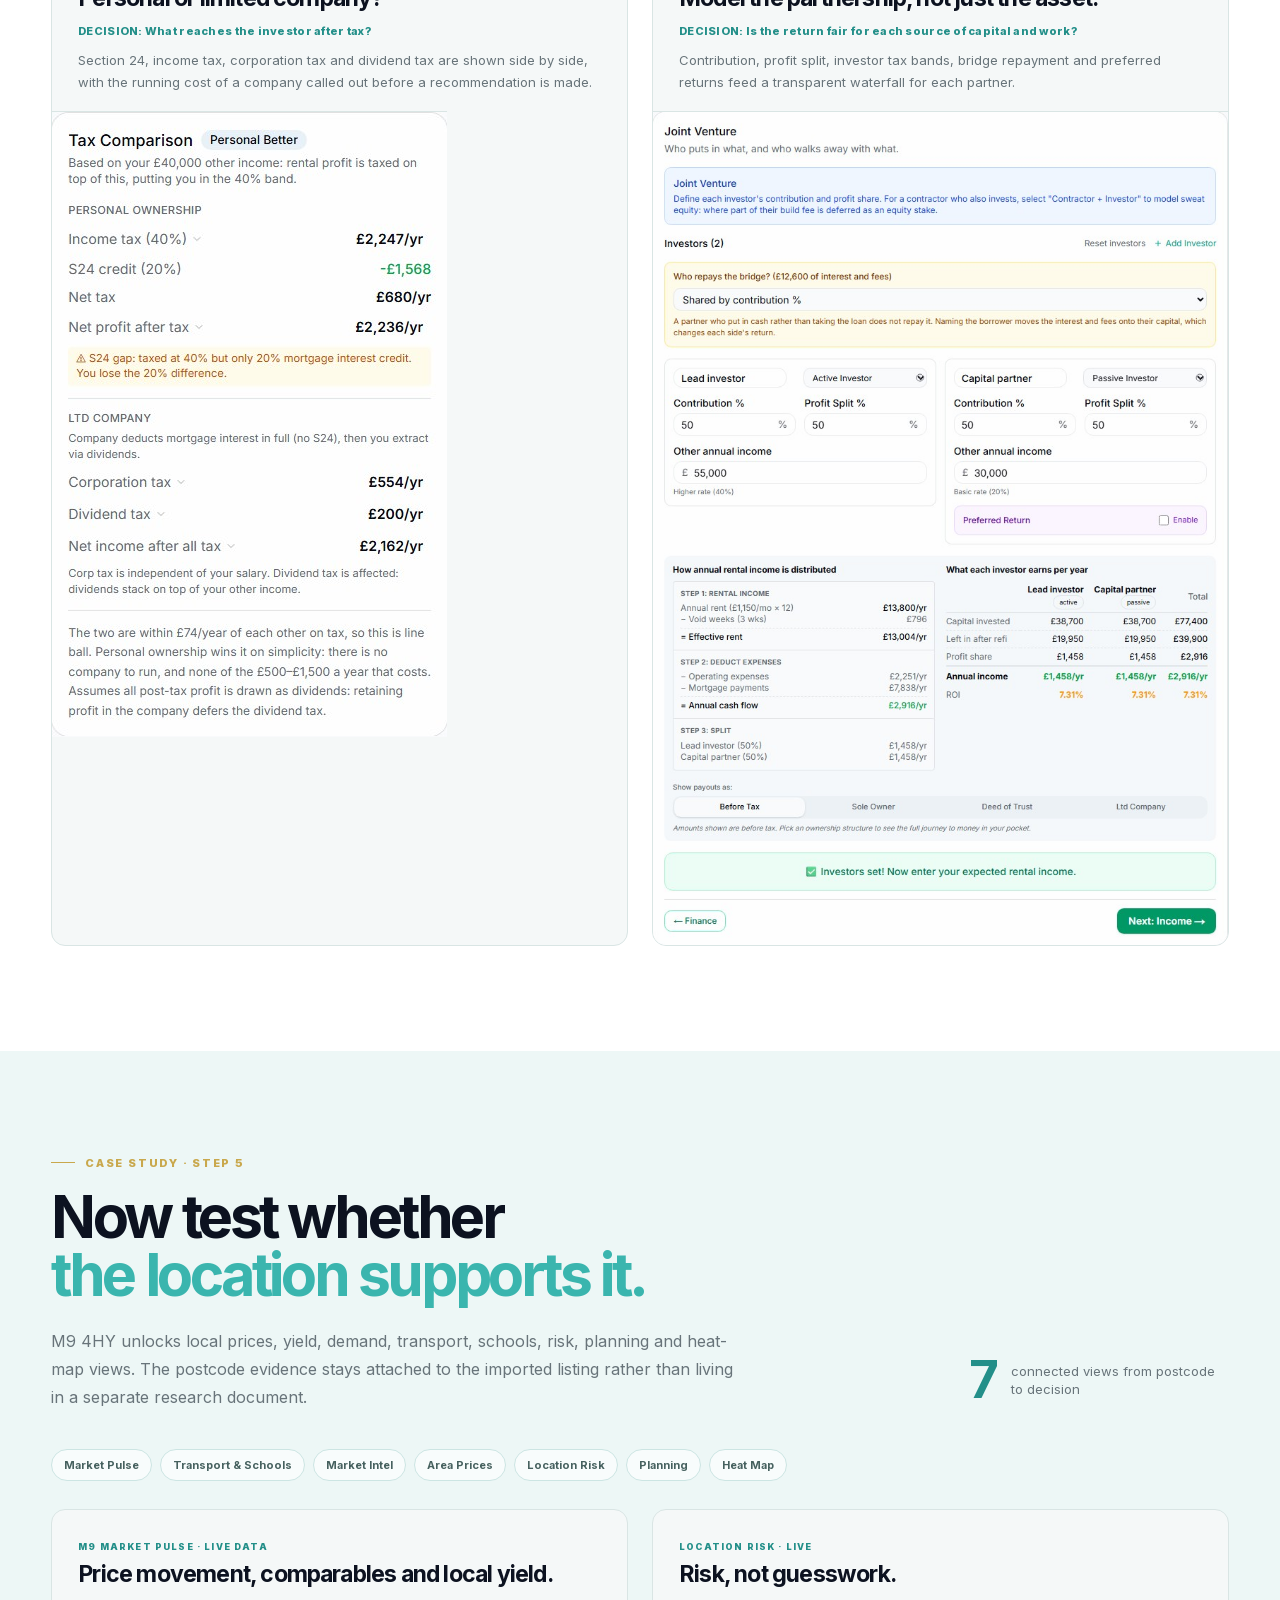
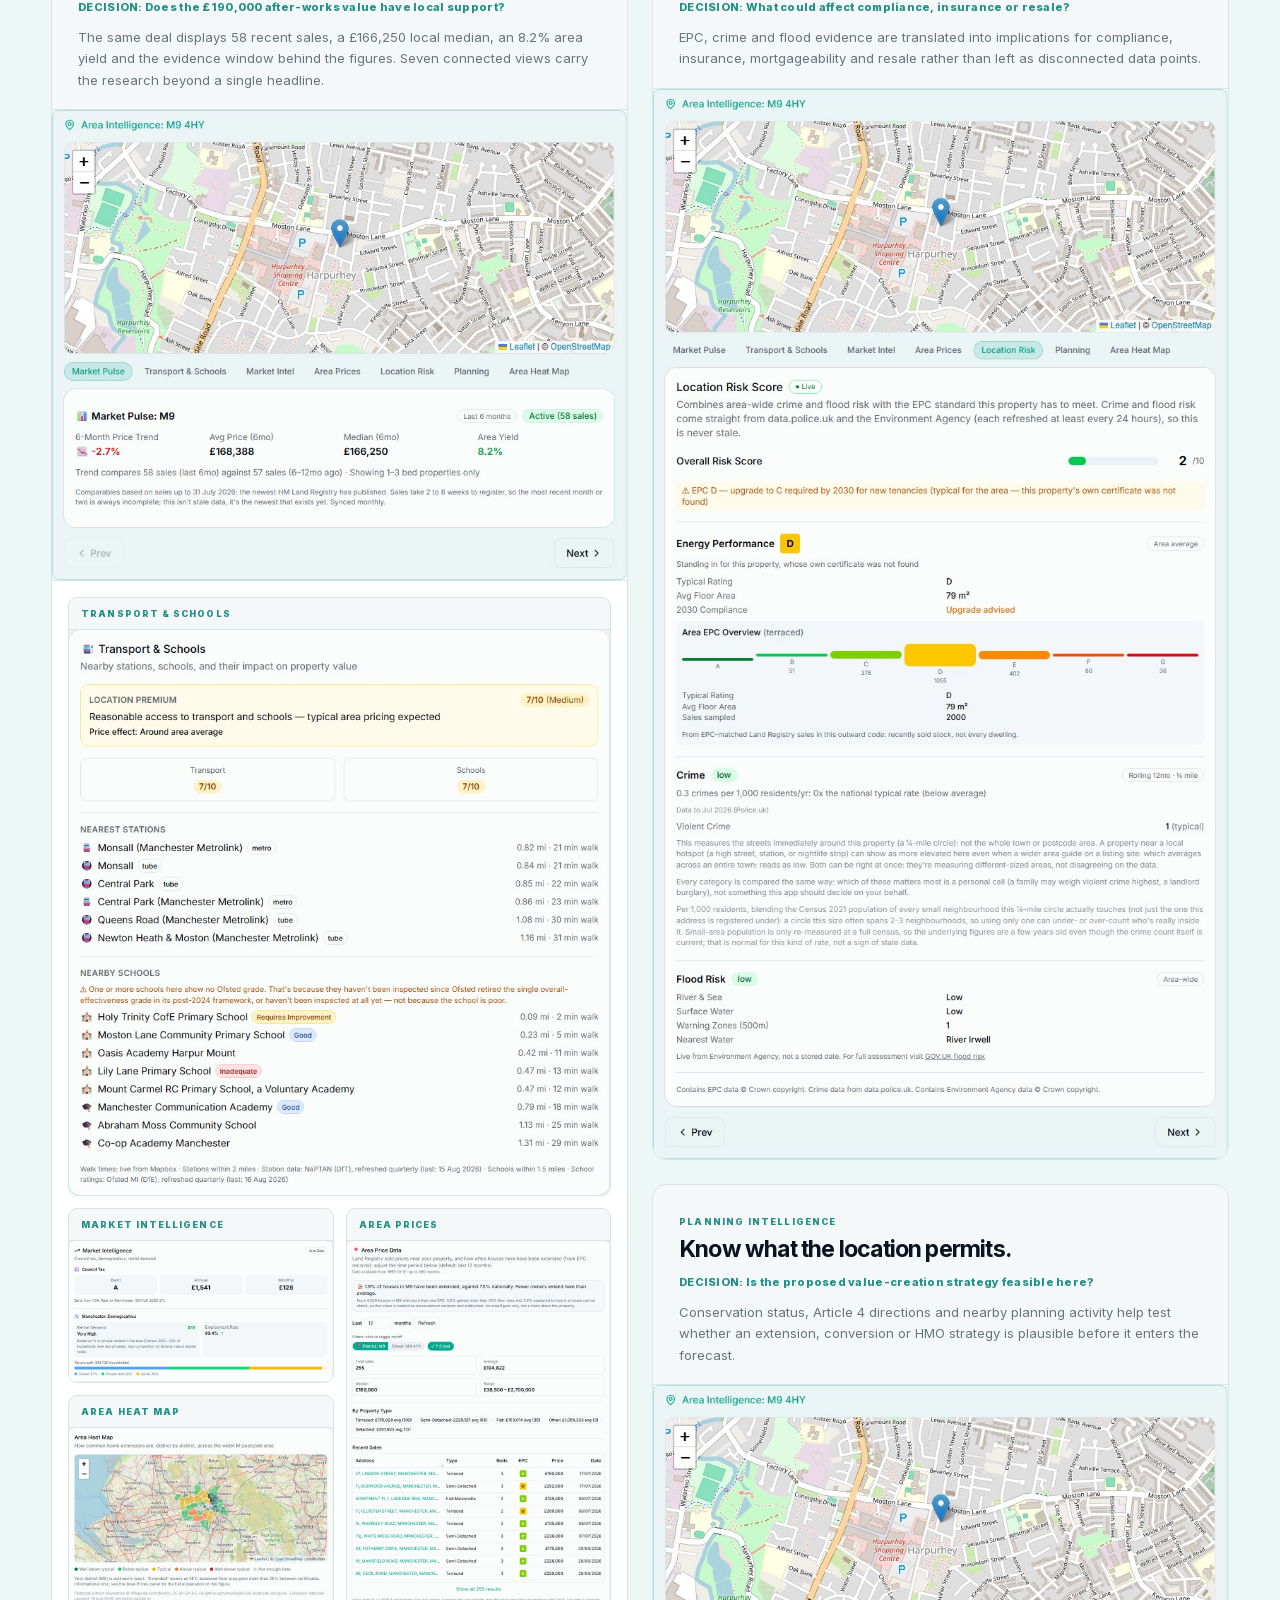
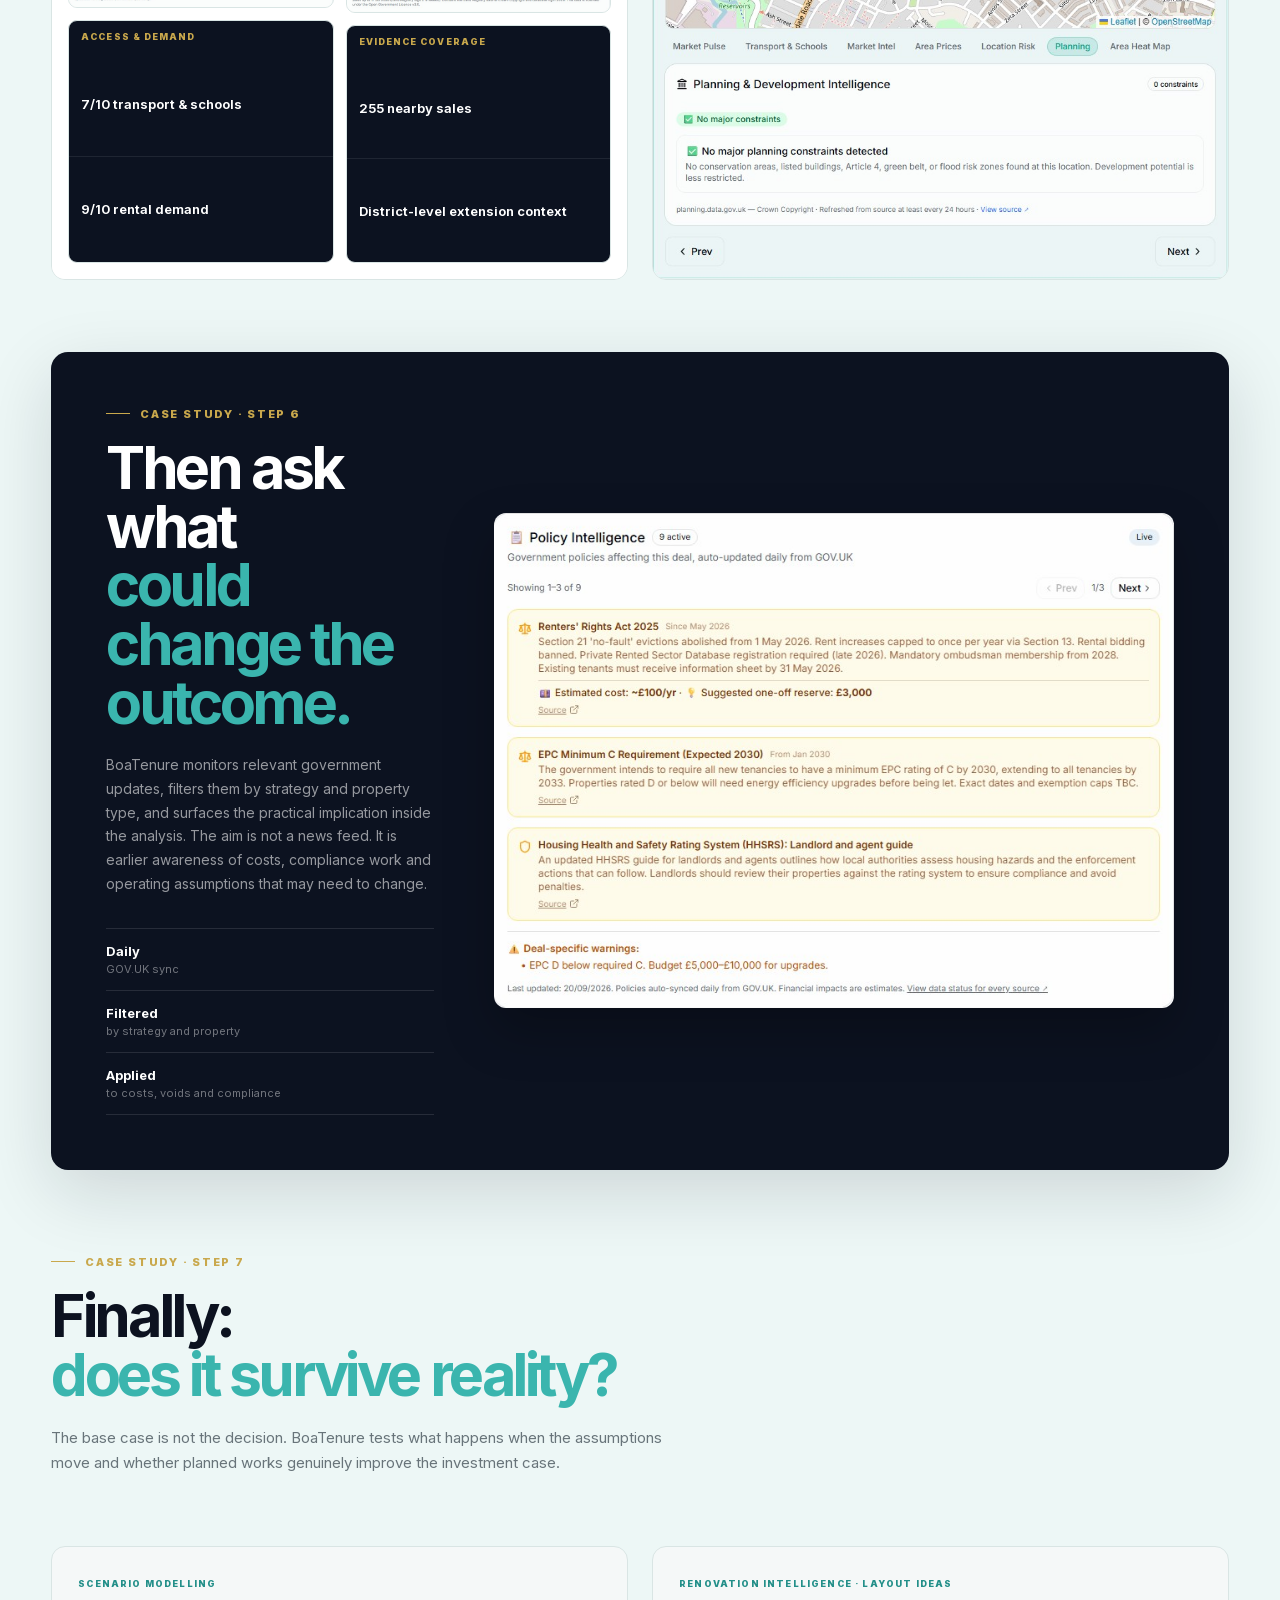
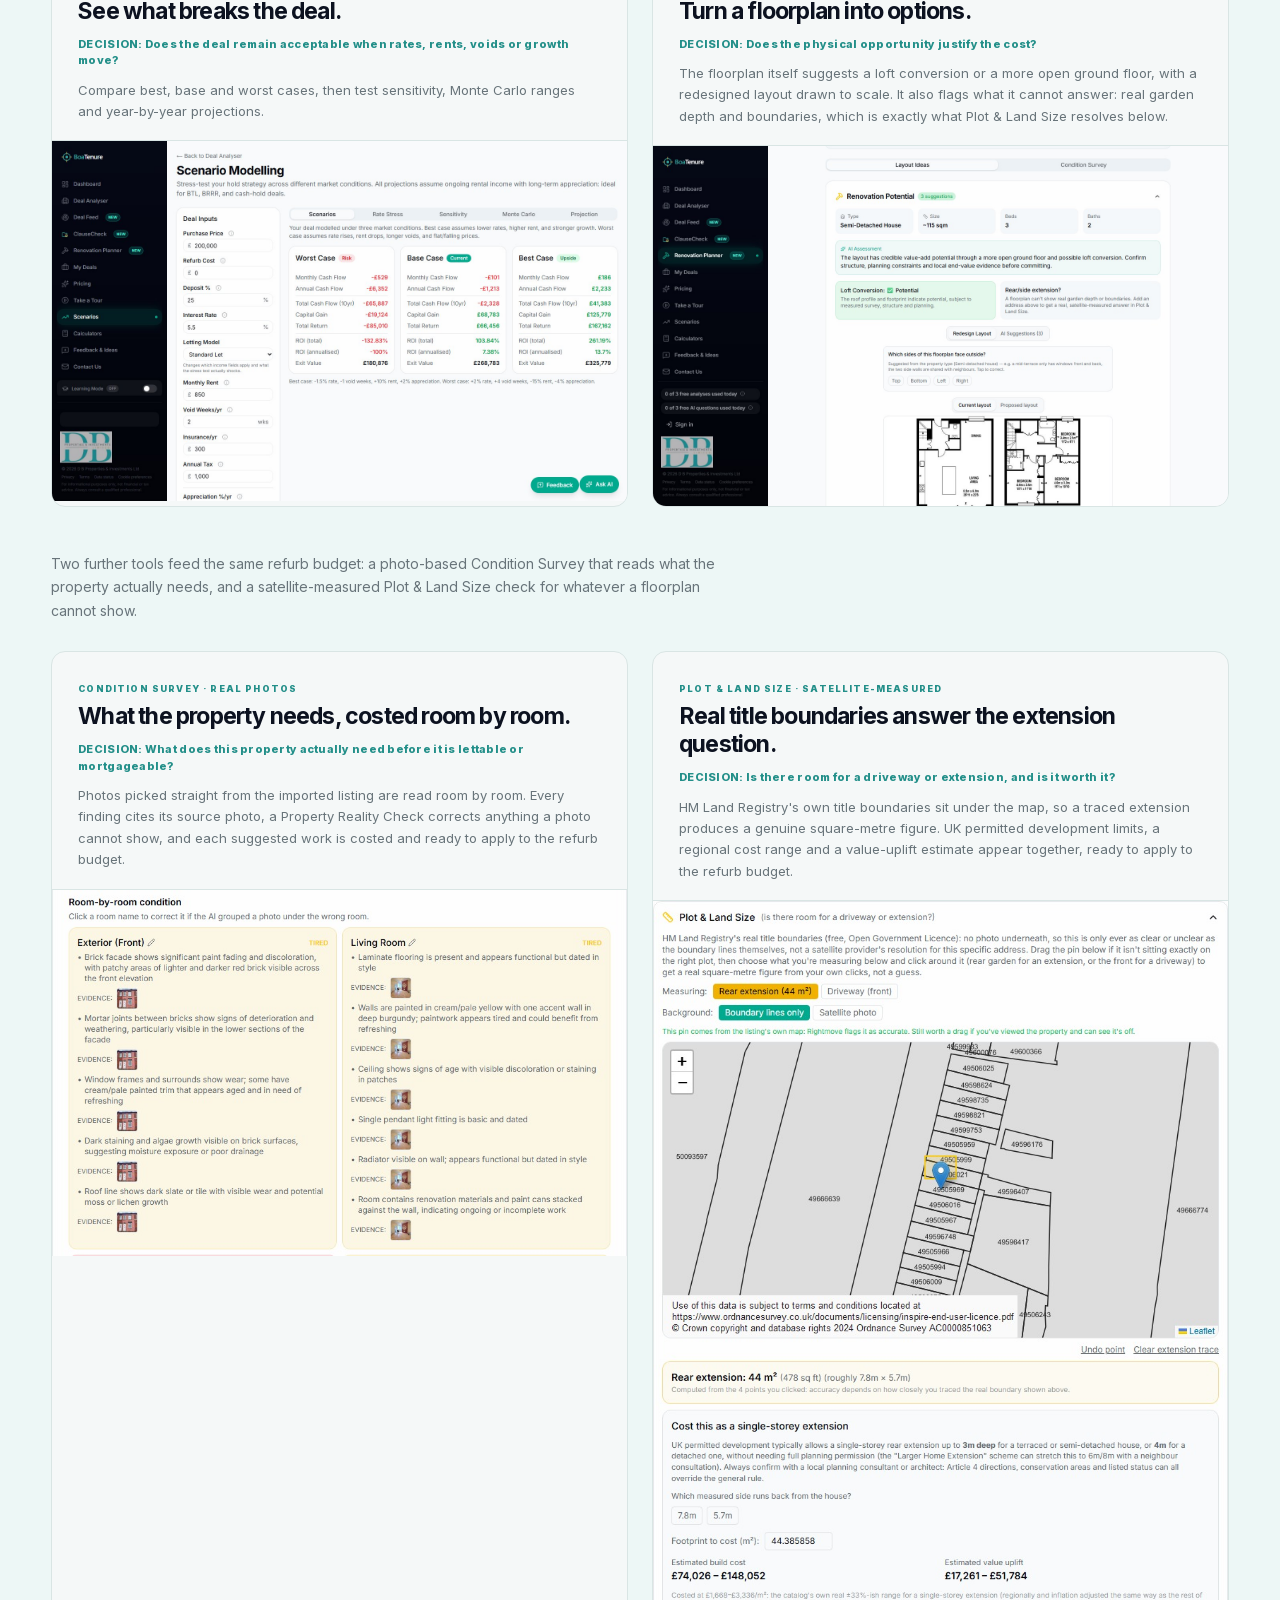
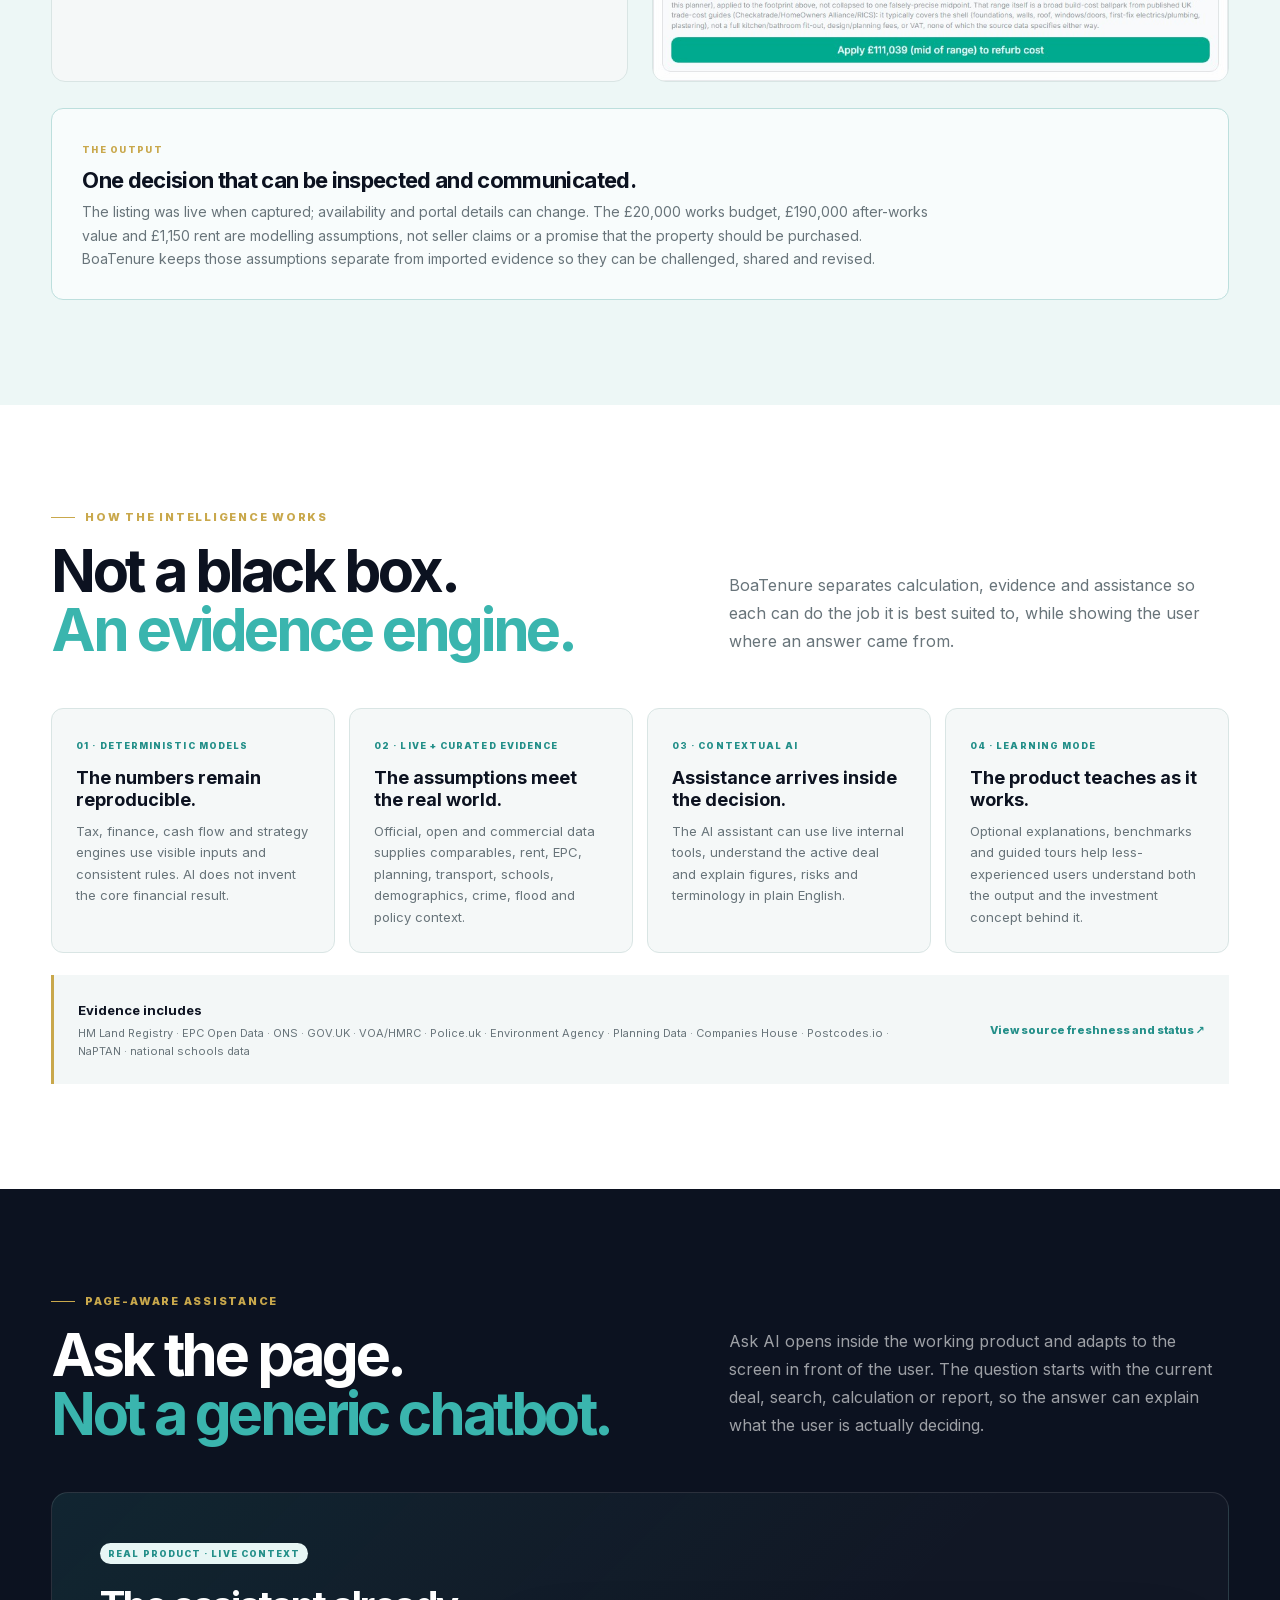
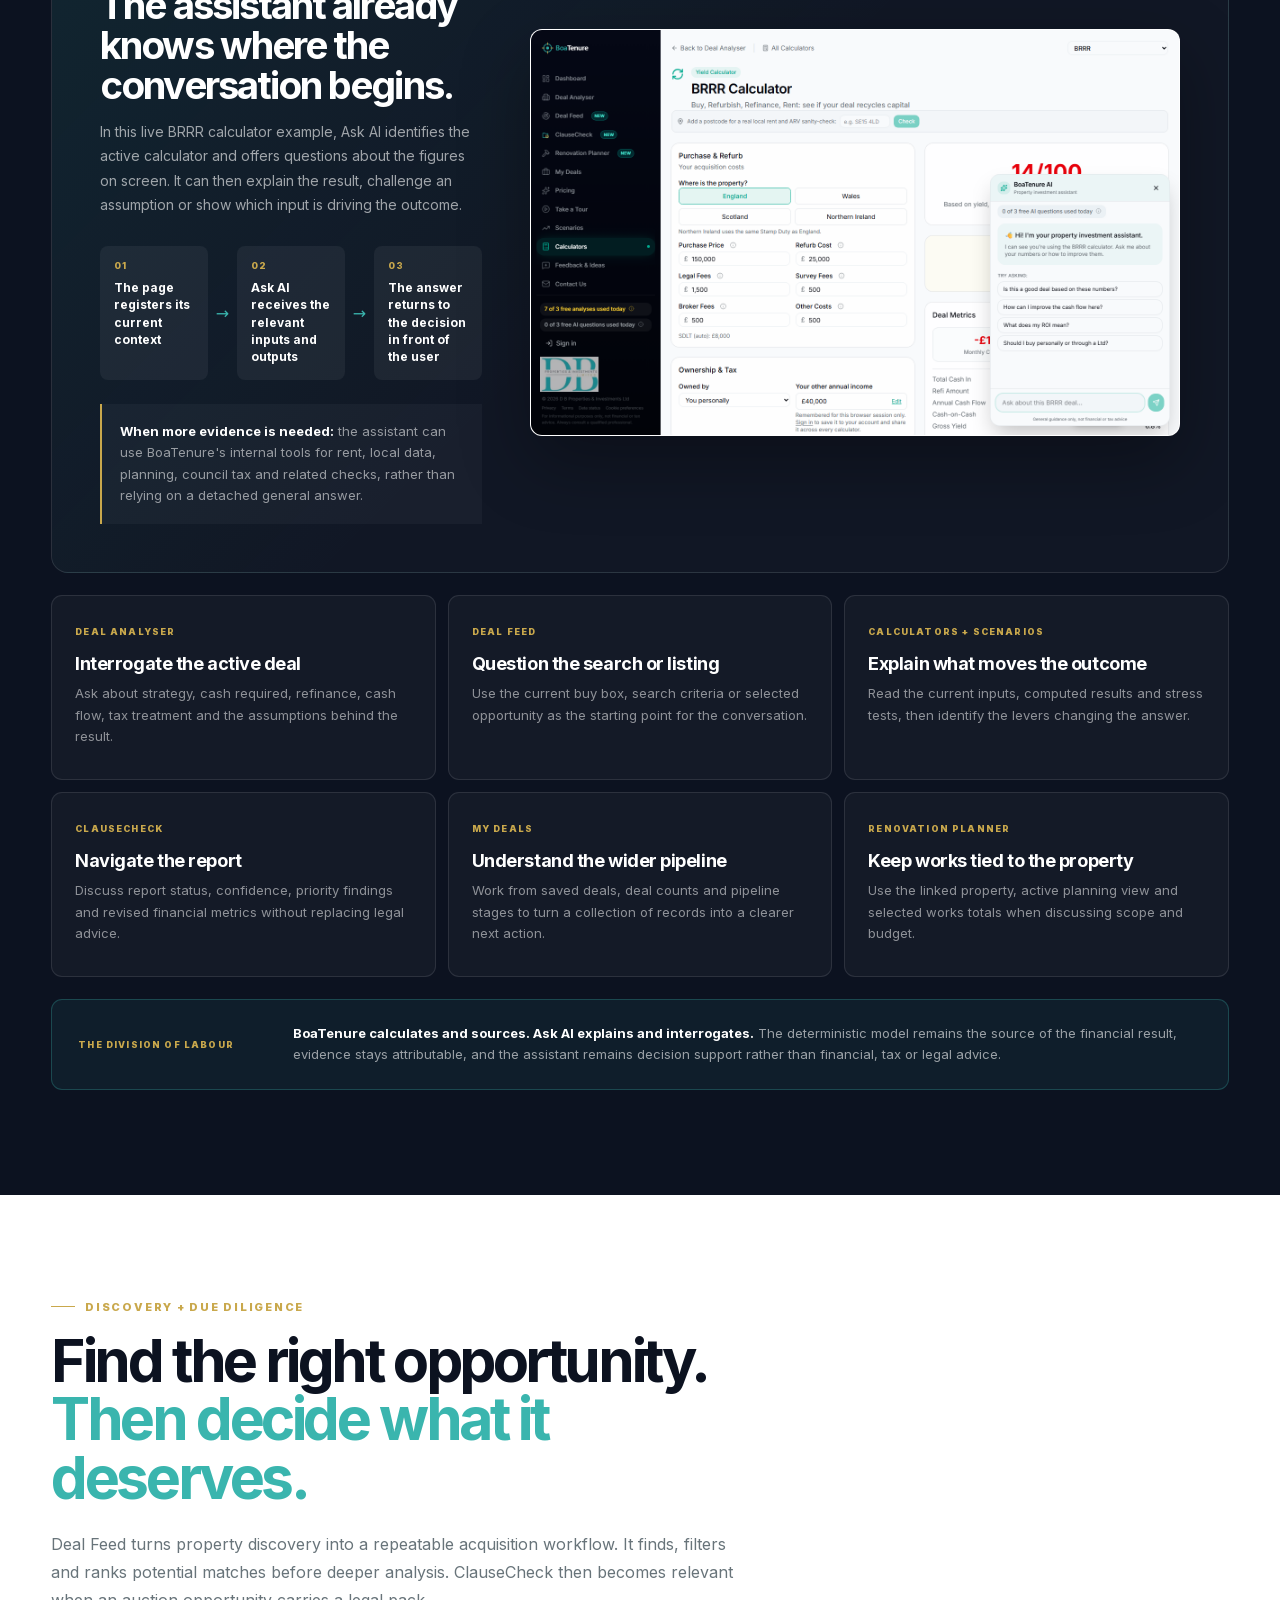
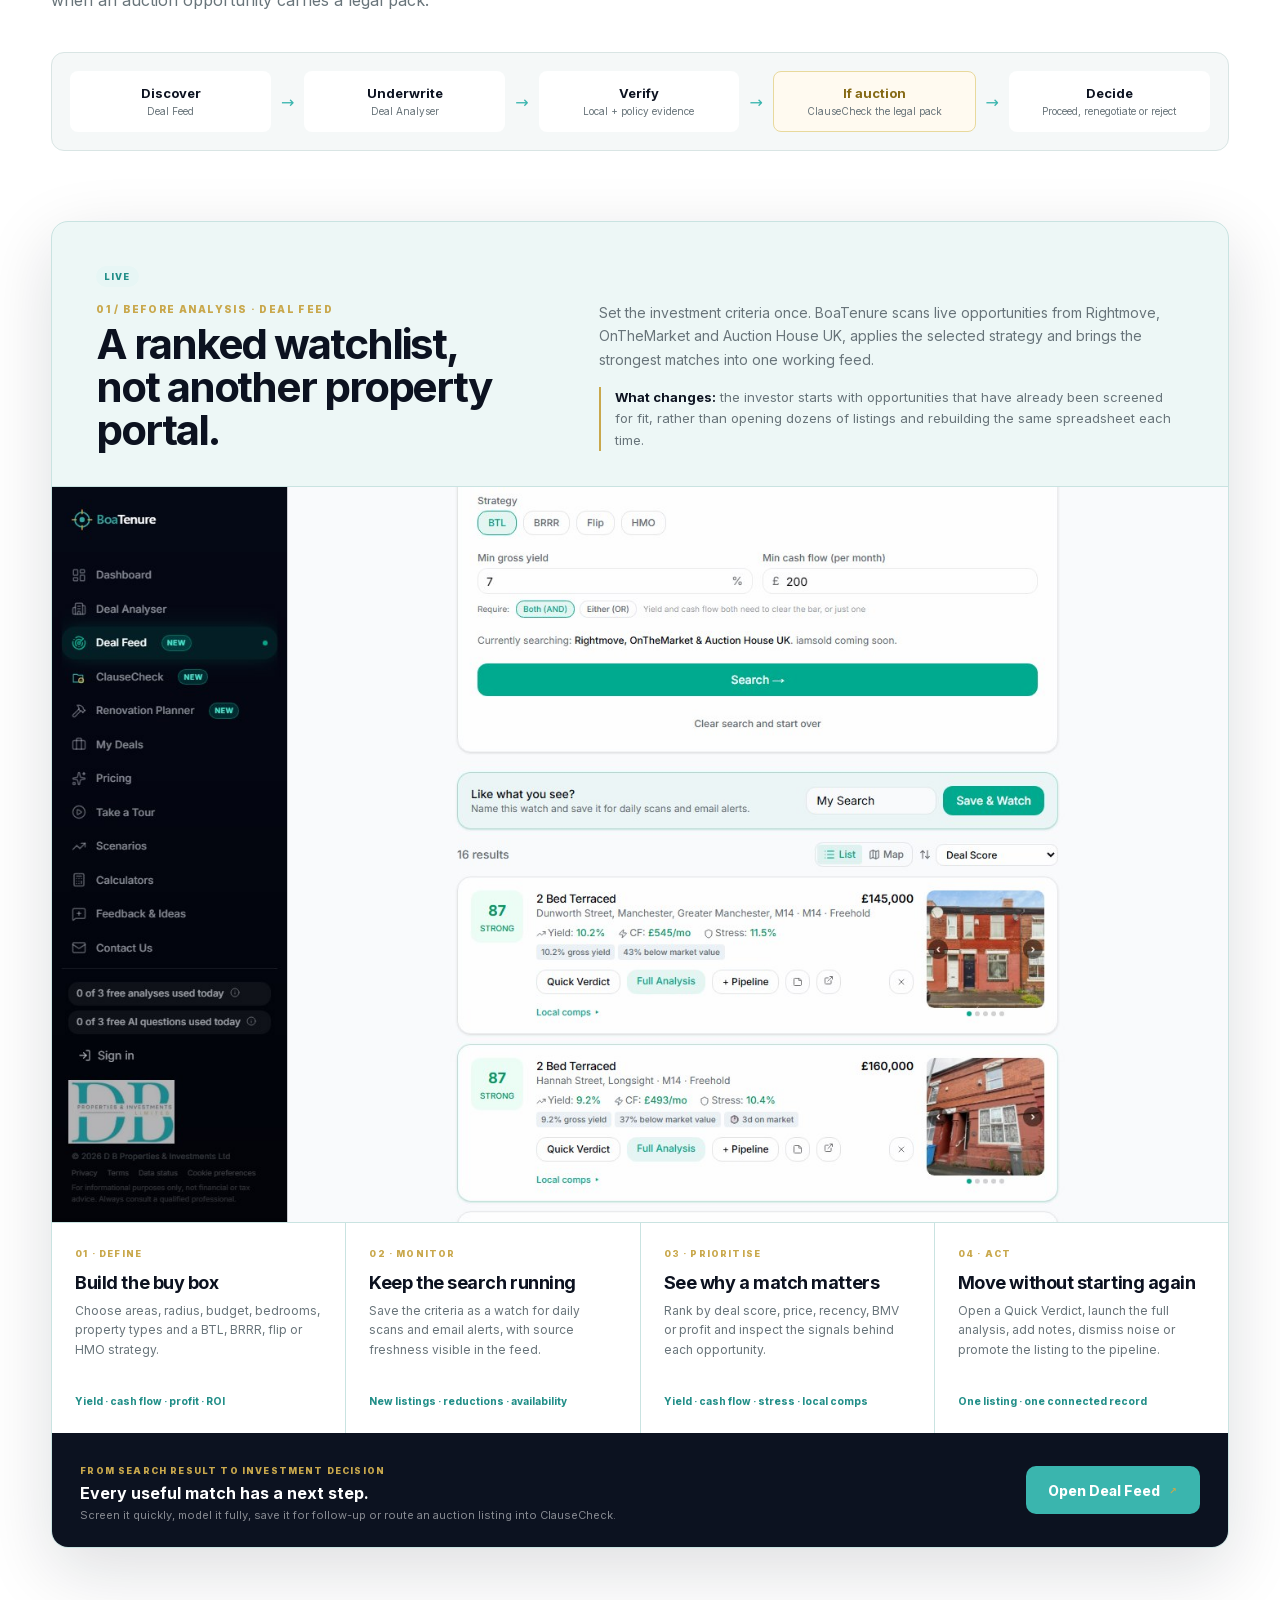
==== commit ccbfb4ad: "Fix oversized Condition Survey and Plot & Land Size screenshots The images were being upscaled well " ====
--- a/index.html
+++ b/index.html
@@ -310,42 +310,19 @@
           </article>
         </div>
 
-        <div class="reno-detail-intro">
-          <span>RENOVATION INTELLIGENCE, IN DETAIL</span>
-          <p>The same refurb budget above also draws on two further tools: a photo-based Condition Survey that reads what the property actually needs, and a satellite-measured Plot &amp; Land Size check for whatever a floorplan cannot show.</p>
-        </div>
-
-        <div class="showcase-stack reno-detail-stack">
+        <p class="reno-detail-lede">Two further tools feed the same refurb budget: a photo-based Condition Survey that reads what the property actually needs, and a satellite-measured Plot &amp; Land Size check for whatever a floorplan cannot show.</p>
+
+        <div class="intelligence-grid reno-tools-grid">
           <article class="intel-card">
             <div class="card-heading">
               <span>CONDITION SURVEY · REAL PHOTOS</span>
               <h3>What the property needs, costed room by room.</h3>
               <p class="decision-question">DECISION: What does this property actually need before it is lettable or mortgageable?</p>
-              <p>Photos picked straight from the imported listing, or from a real viewing, are read room by room. Every finding cites the exact photo it came from, a Property Reality Check corrects anything a photo cannot show (a staged bathroom, an unconnected kitchen), and each suggested work carries its own cost range, impact rating and evidence, ready to apply straight to the refurb budget.</p>
+              <p>Photos picked straight from the imported listing are read room by room. Every finding cites its source photo, a Property Reality Check corrects anything a photo cannot show, and each suggested work is costed and ready to apply to the refurb budget.</p>
             </div>
             <button class="image-button" type="button" data-lightbox="assets/screens/condition-survey-findings.jpg" data-caption="Condition Survey room-by-room findings, each citing its source photo">
               <img src="assets/screens/condition-survey-findings.jpg" width="864" height="550" alt="BoaTenure Condition Survey showing tired-rated Exterior and Living Room findings, each citing a source photo">
             </button>
-            <div class="intel-detail-grid">
-              <div class="intel-detail-columns">
-                <div class="intel-detail-column">
-                  <button class="intel-detail image-button" type="button" data-lightbox="assets/screens/condition-survey-assessment.jpg" data-caption="Overall condition summary and Property Reality Check">
-                    <span>OVERALL CONDITION + REALITY CHECK</span>
-                    <img src="assets/screens/condition-survey-assessment.jpg" width="864" height="638" alt="BoaTenure Condition Survey overall assessment and Property Reality Check checklist">
-                  </button>
-                </div>
-                <div class="intel-detail-column">
-                  <button class="intel-detail image-button" type="button" data-lightbox="assets/screens/condition-survey-suggestions.jpg" data-caption="Costed recommended works with photo evidence">
-                    <span>COSTED RECOMMENDED WORKS</span>
-                    <img src="assets/screens/condition-survey-suggestions.jpg" width="864" height="510" alt="BoaTenure Condition Survey recommended kitchen and bathroom works with cost ranges and evidence">
-                  </button>
-                  <button class="intel-detail image-button" type="button" data-lightbox="assets/screens/condition-survey-impact.jpg" data-caption="Works Impact, deal metrics and apply to refurb cost">
-                    <span>WORKS IMPACT → APPLY TO REFURB</span>
-                    <img src="assets/screens/condition-survey-impact.jpg" width="864" height="367" alt="BoaTenure Condition Survey Works Impact summary applying the costed total to the deal's refurb budget">
-                  </button>
-                </div>
-              </div>
-            </div>
           </article>
 
           <article class="intel-card">
@@ -353,7 +330,7 @@
               <span>PLOT &amp; LAND SIZE · SATELLITE-MEASURED</span>
               <h3>Real title boundaries answer the extension question.</h3>
               <p class="decision-question">DECISION: Is there room for a driveway or extension, and is it worth it?</p>
-              <p>HM Land Registry's own title boundaries sit under the map, so a traced rear extension or driveway produces a genuine square-metre figure from the user's own clicks, not a guess. UK permitted development limits, a regionally adjusted cost range and a value-uplift estimate appear together, ready to apply to the refurb budget.</p>
+              <p>HM Land Registry's own title boundaries sit under the map, so a traced extension produces a genuine square-metre figure. UK permitted development limits, a regional cost range and a value-uplift estimate appear together, ready to apply to the refurb budget.</p>
             </div>
             <button class="image-button" type="button" data-lightbox="assets/screens/plot-land-size.jpg" data-caption="Plot & Land Size: a traced rear extension against real title boundaries">
               <img src="assets/screens/plot-land-size.jpg" width="814" height="1104" alt="BoaTenure Plot and Land Size showing a traced rear extension against HM Land Registry title boundaries, with permitted development guidance and costed value uplift">
--- a/styles.css
+++ b/styles.css
@@ -198,10 +198,7 @@
 .source-band p { max-width: 850px; margin: 6px 0 0; color: var(--muted); font-size: 11px; line-height: 1.6; }
 .source-band a { flex: 0 0 auto; color: var(--teal-dark); font-size: 11px; font-weight: 800; }
 
-.reno-detail-intro { margin: 45px 0 32px; padding: 20px 24px; border-left: 3px solid var(--gold); background: #f3f7f7; }
-.reno-detail-intro span { display: block; margin-bottom: 6px; color: var(--gold); font-size: 9px; font-weight: 850; letter-spacing: .13em; }
-.reno-detail-intro p { max-width: 850px; margin: 0; color: var(--muted); font-size: 13px; line-height: 1.65; }
-.reno-detail-stack .intel-card .card-heading { max-width: 760px; }
+.reno-detail-lede { max-width: 690px; margin: 45px 0 28px; color: var(--muted); font-size: 14px; line-height: 1.7; }
 
 .page-aware-ai { color: white; background: var(--ink); }
 .page-aware-ai .section-heading h2 { color: white; }
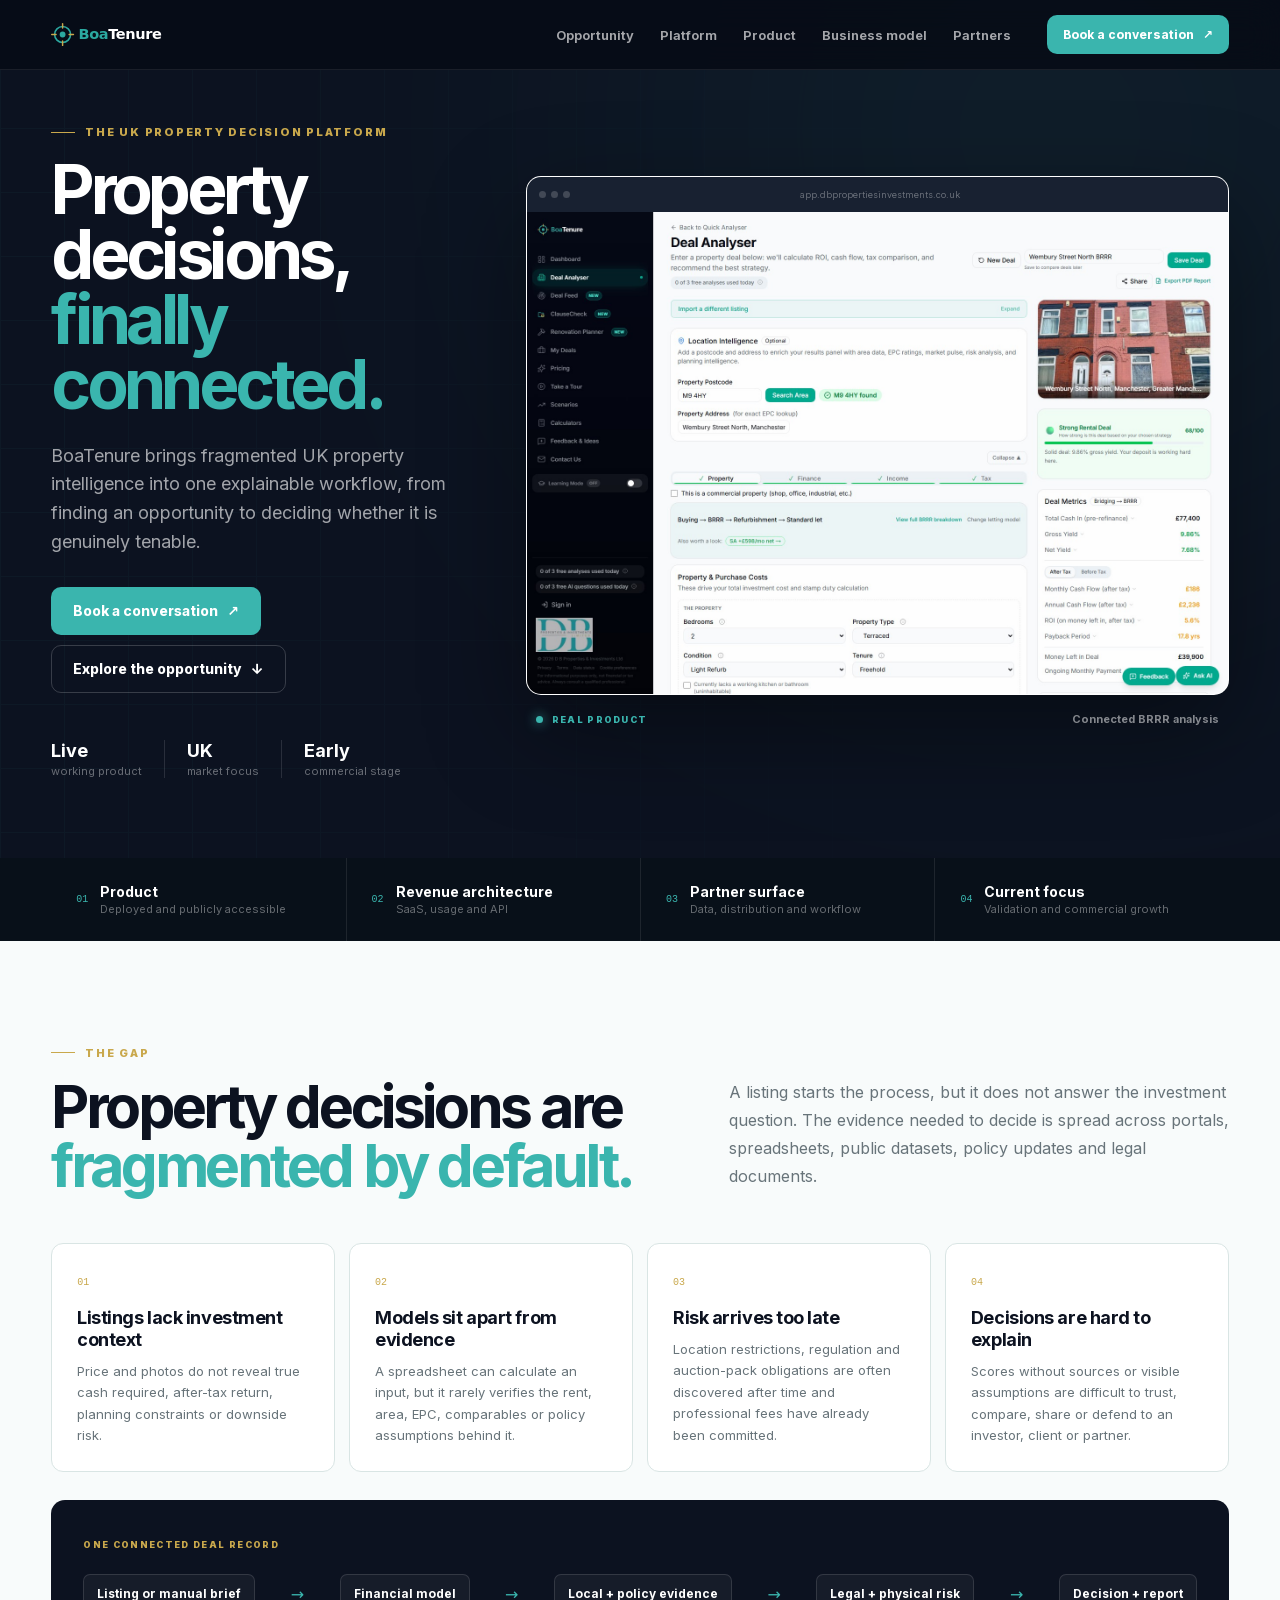
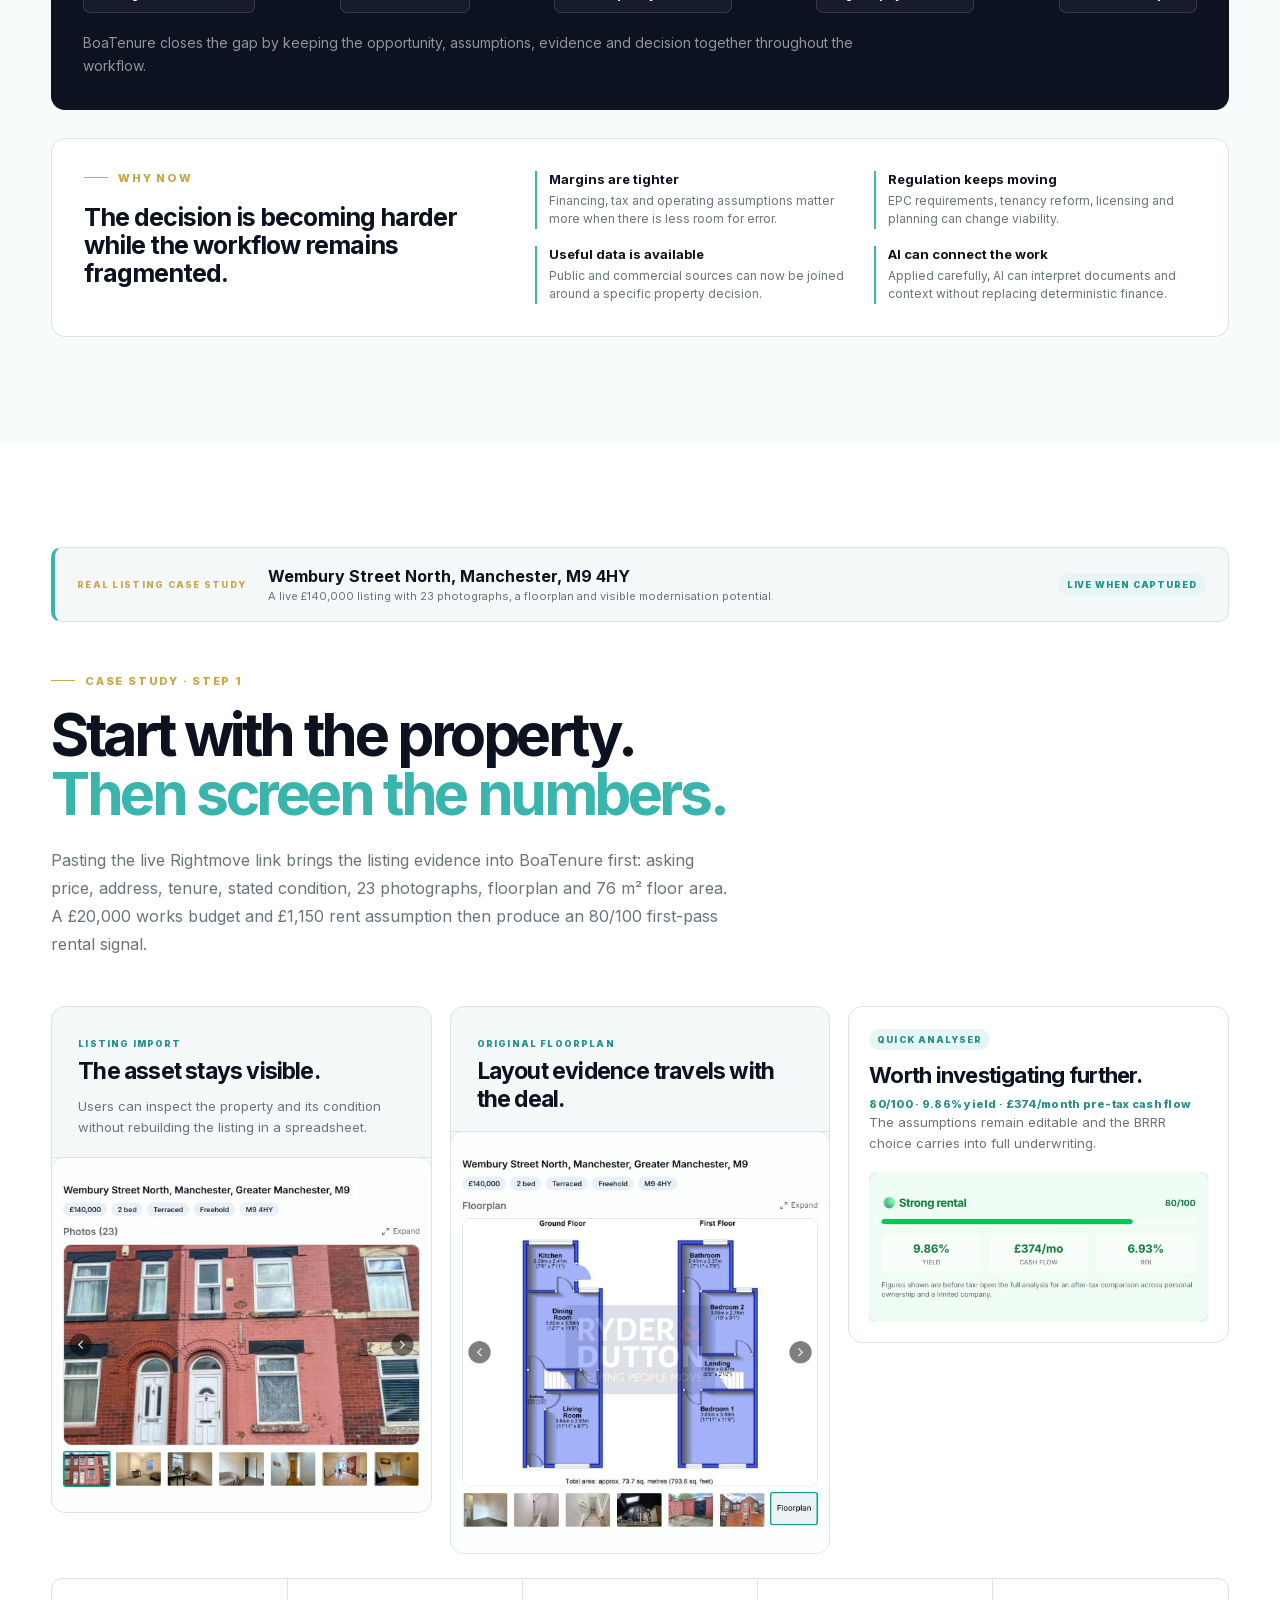
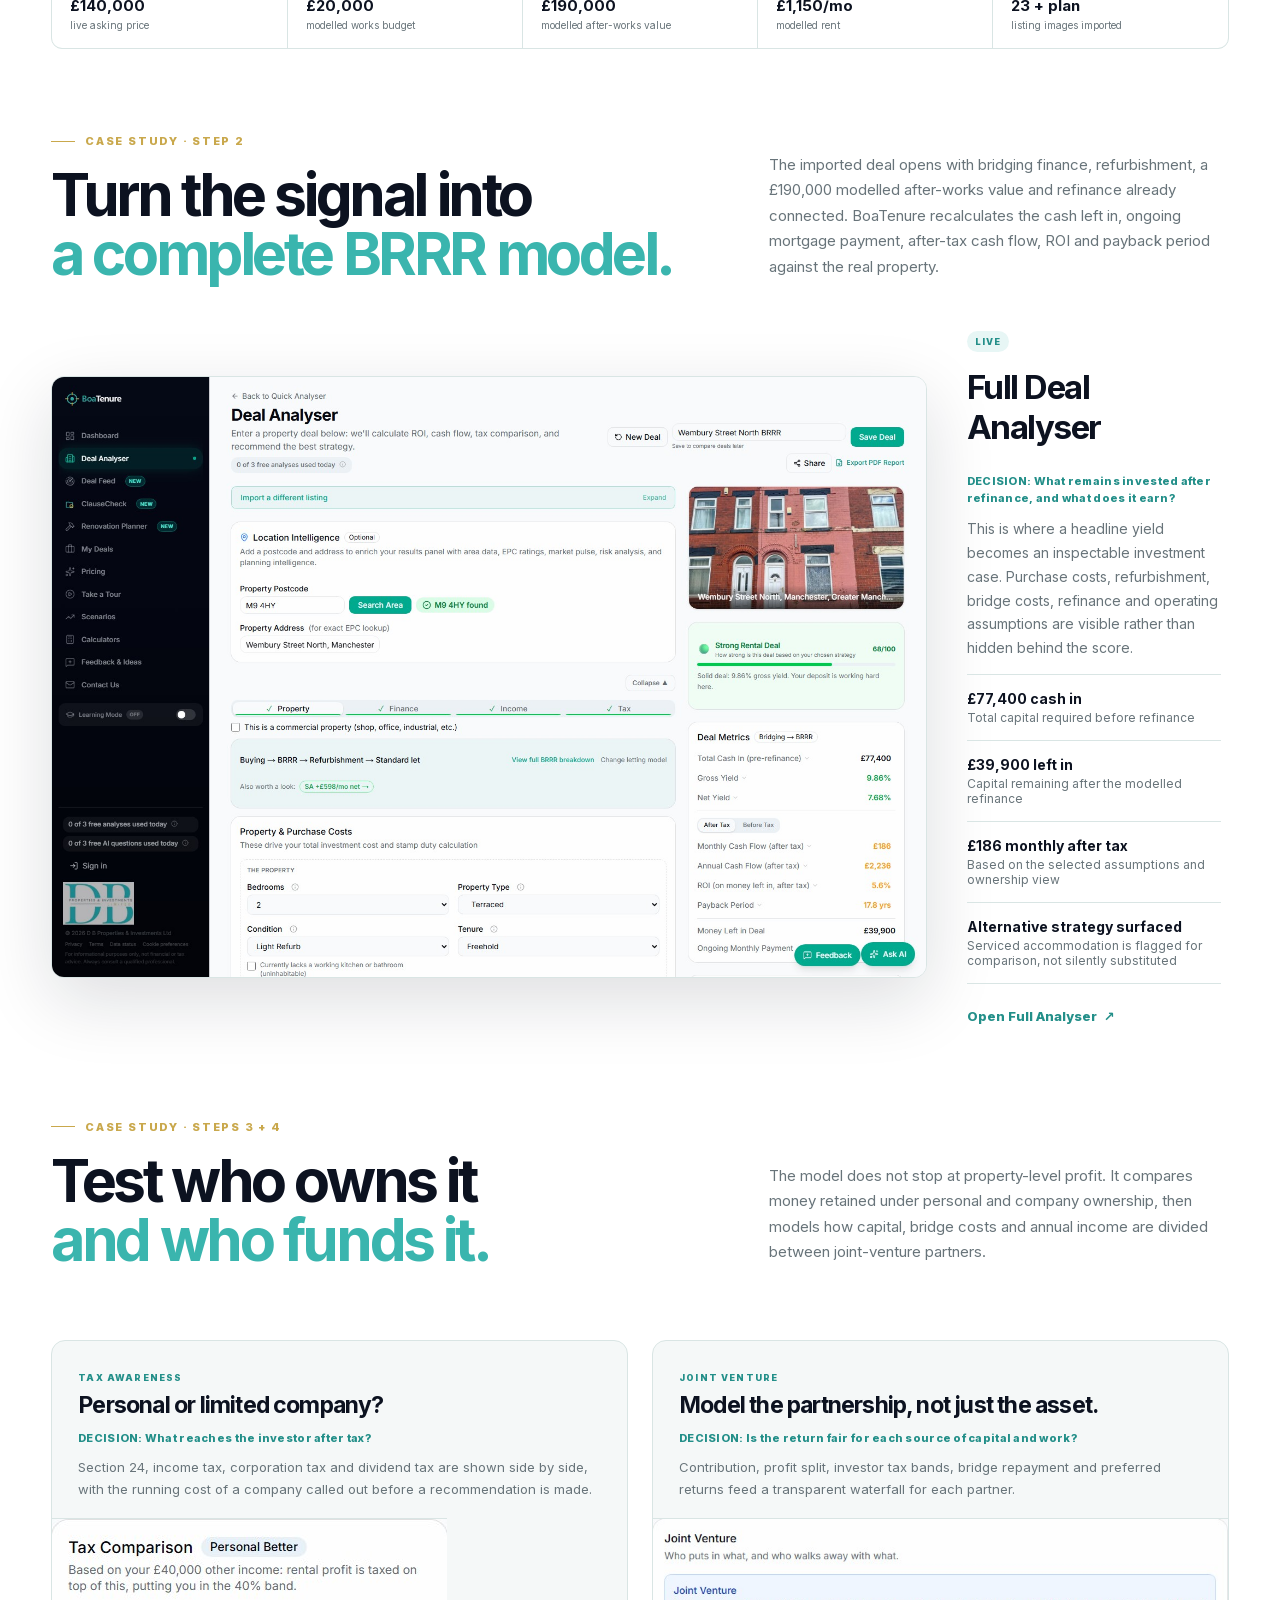
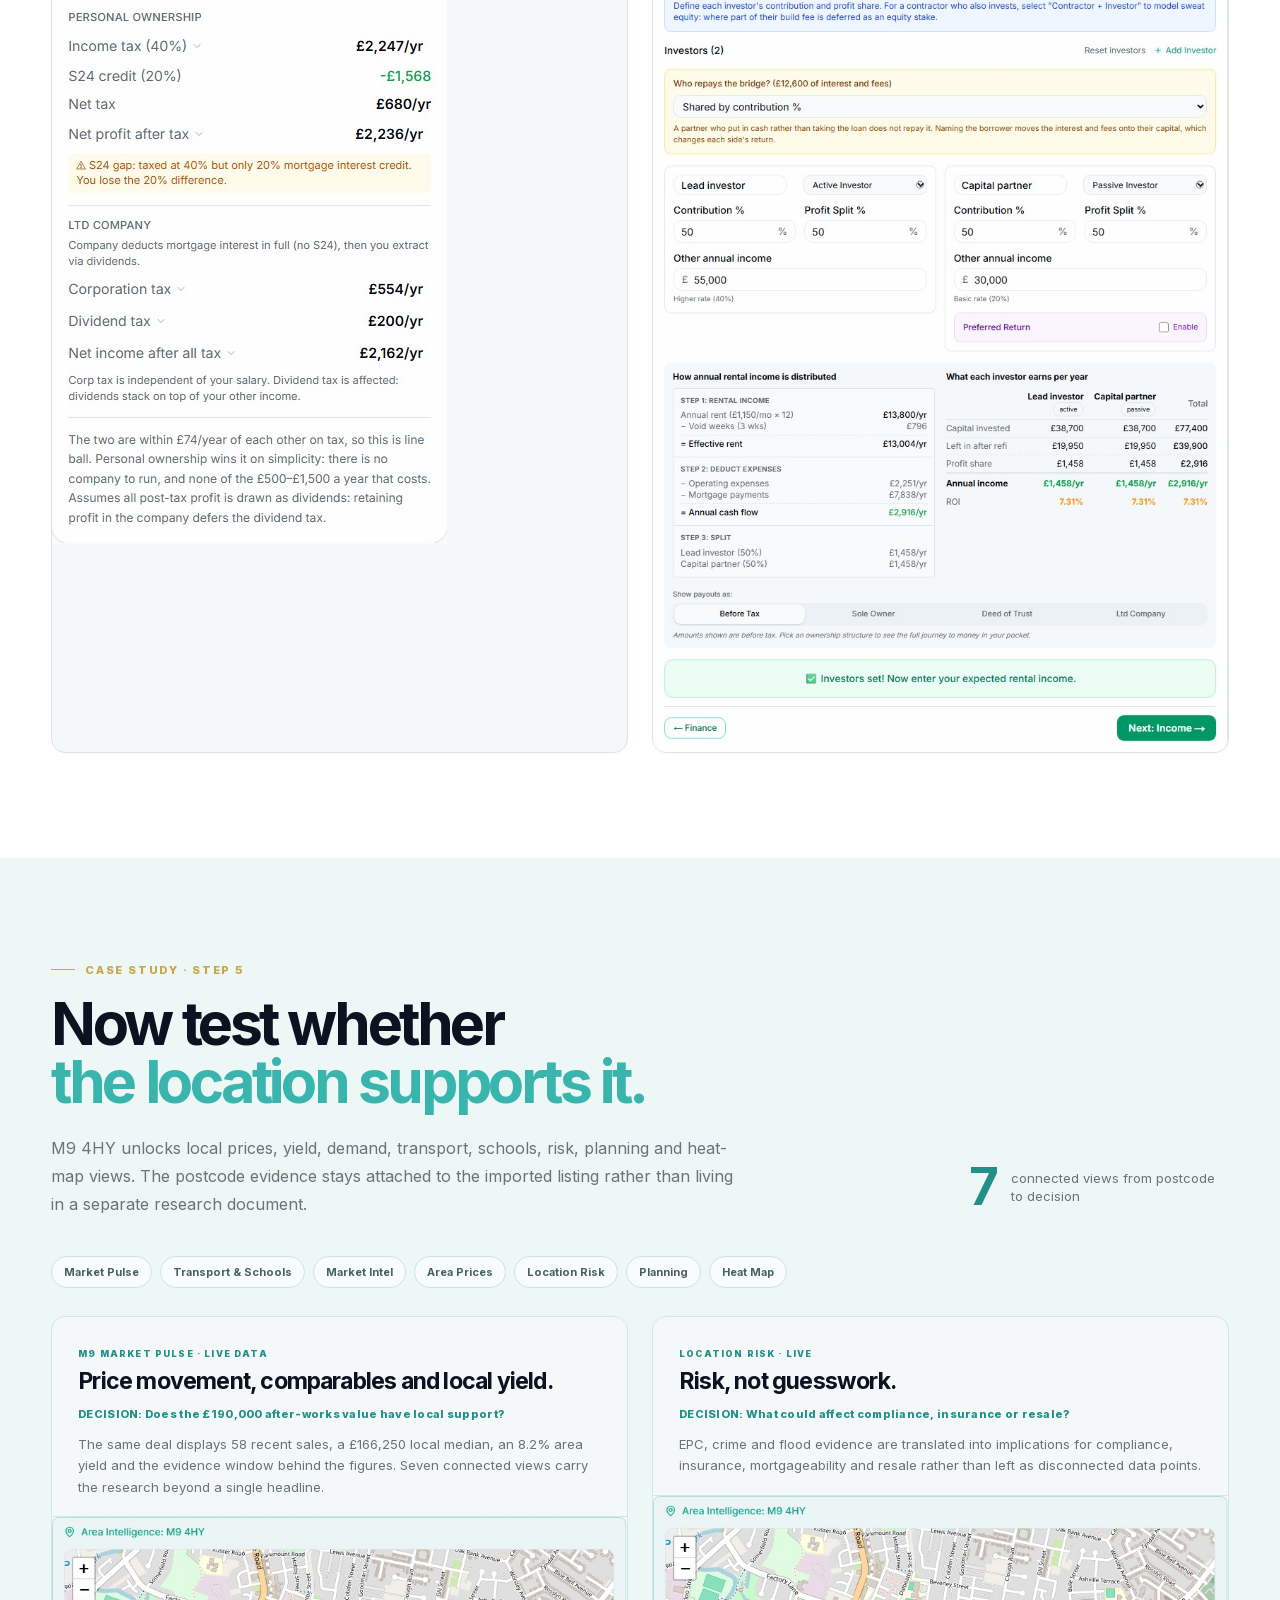
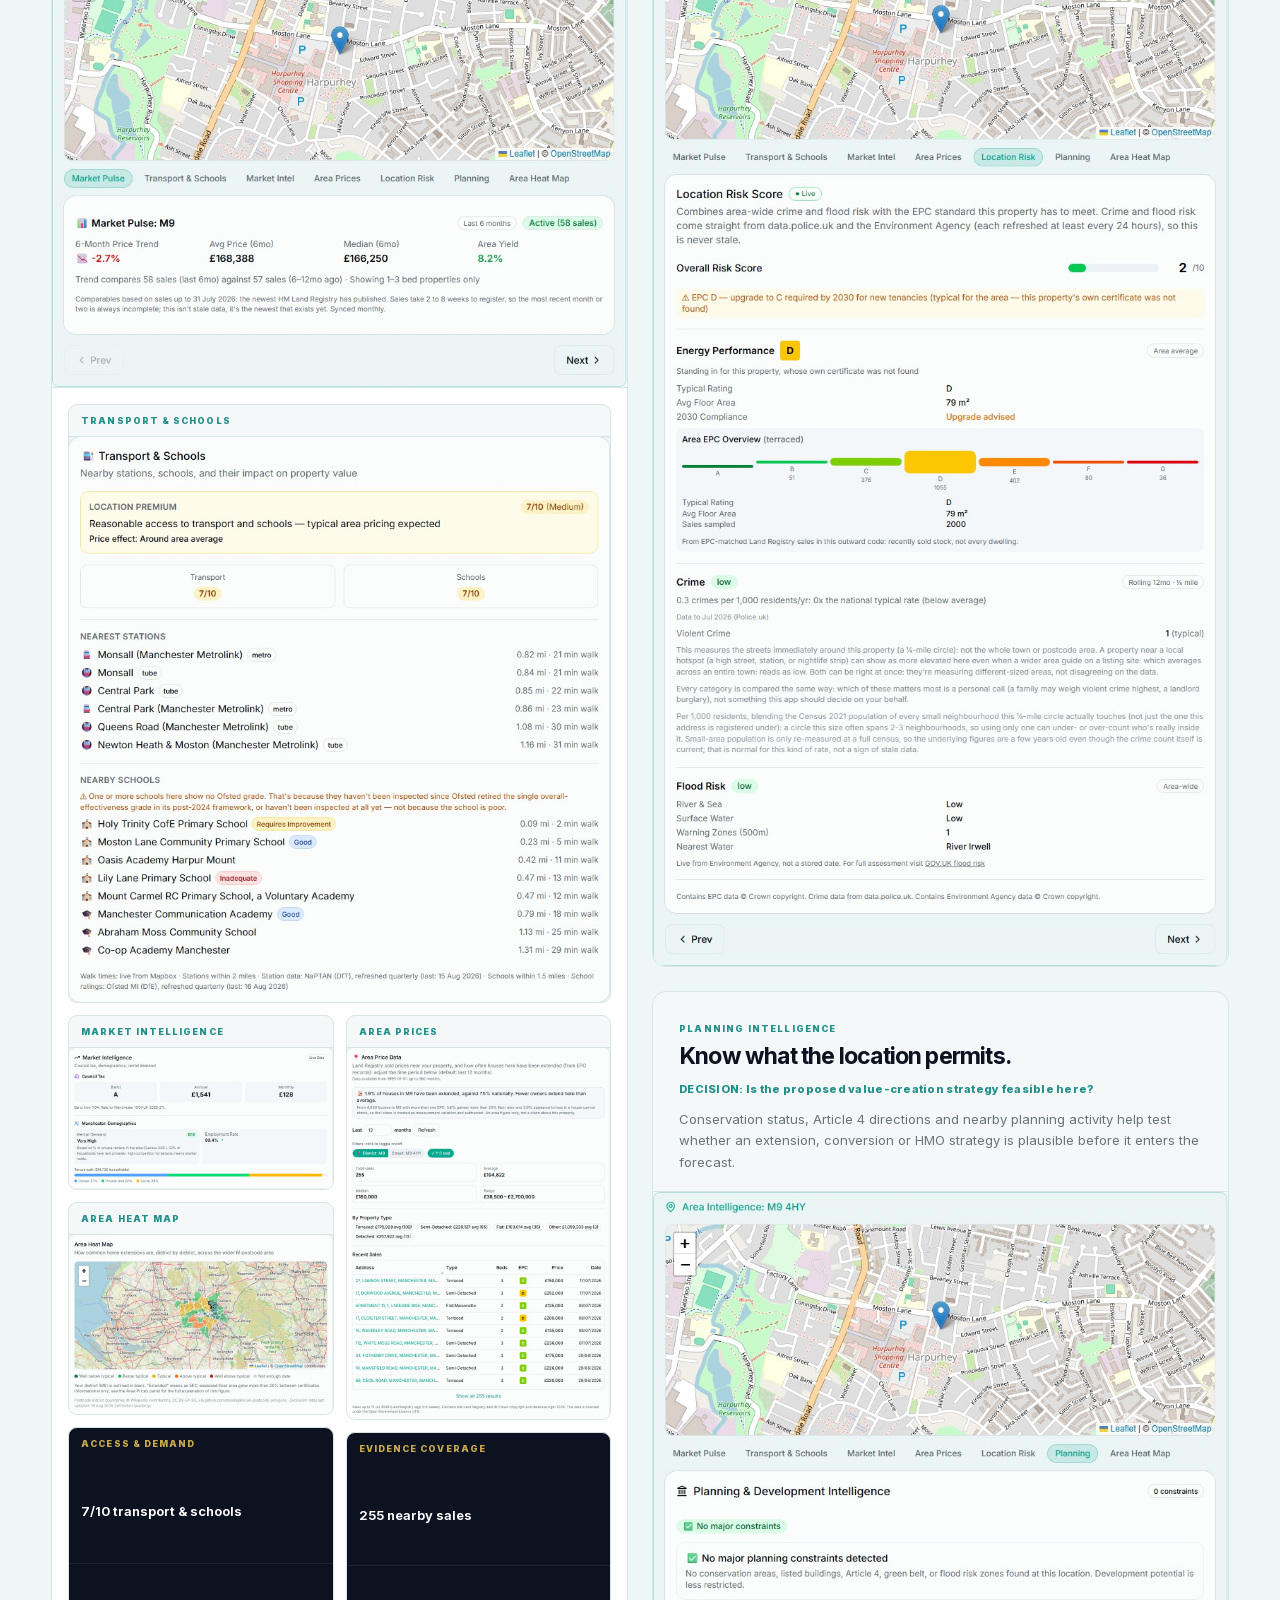
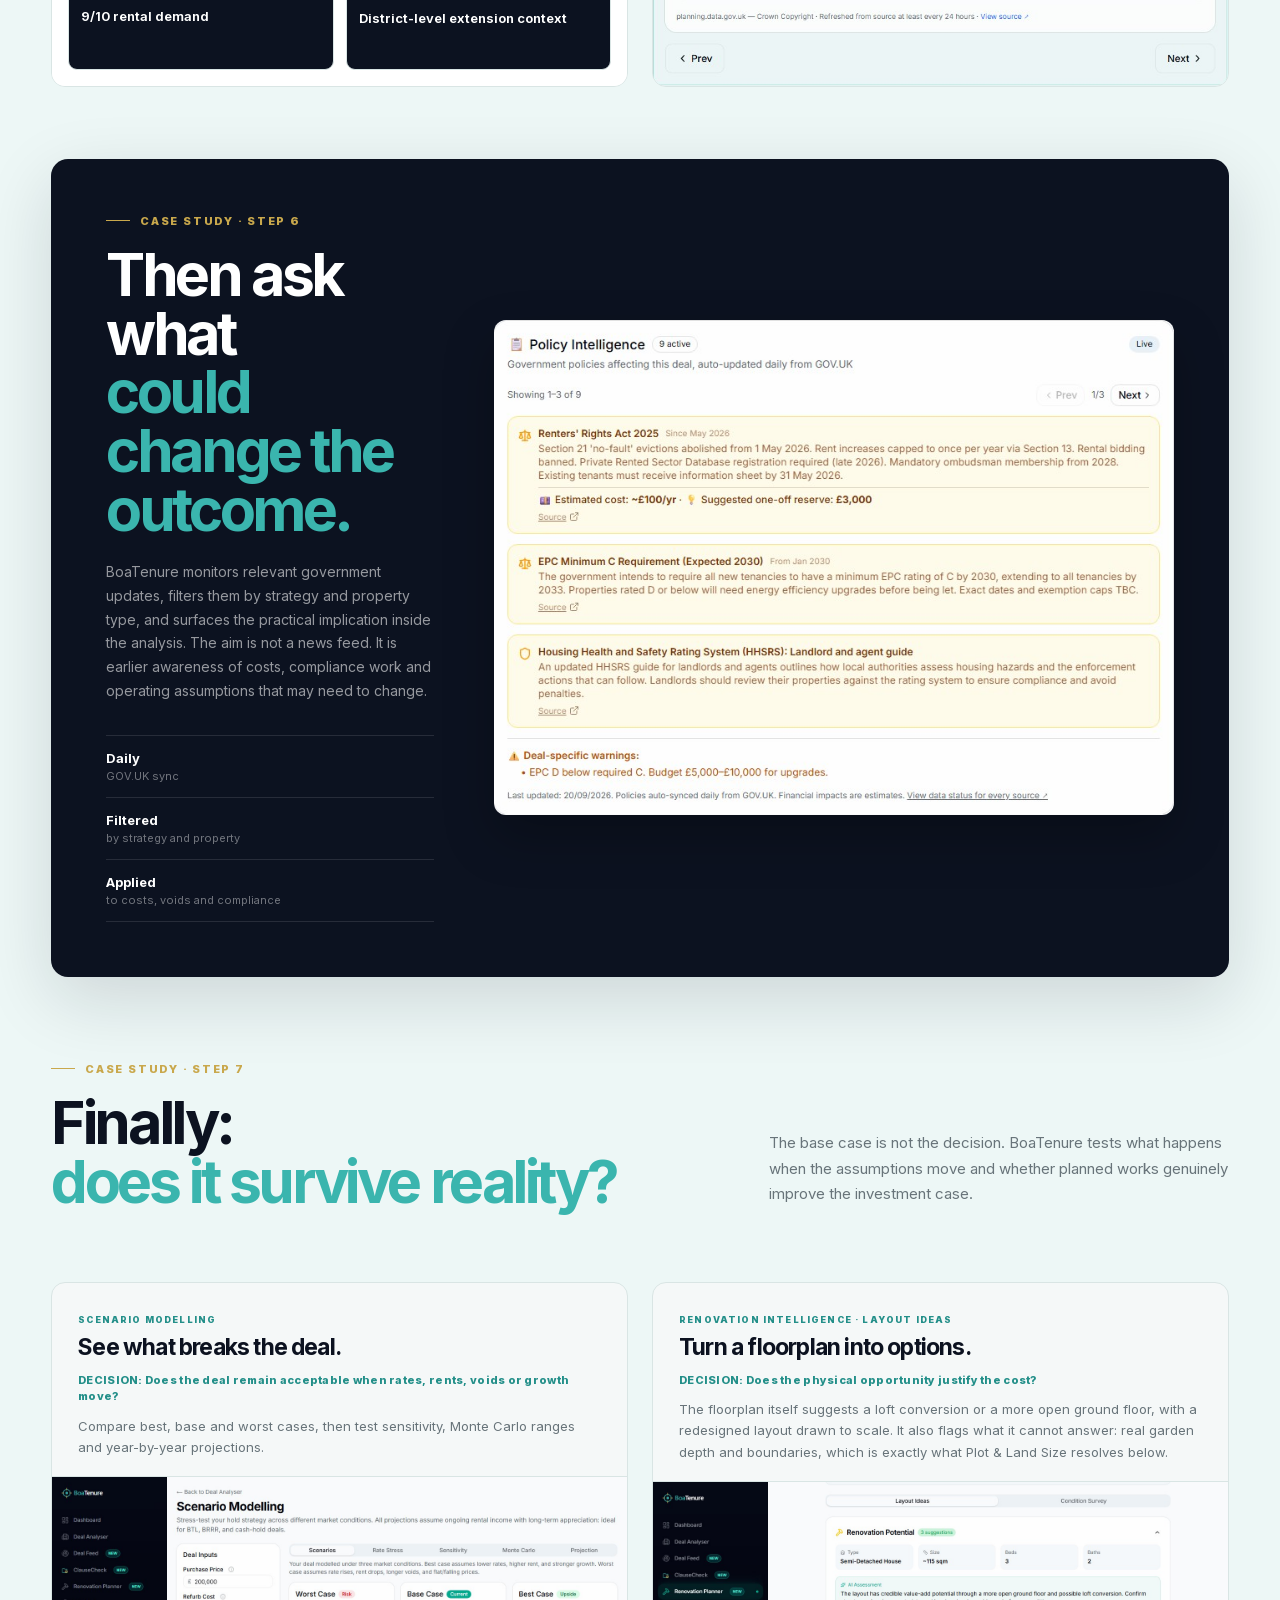
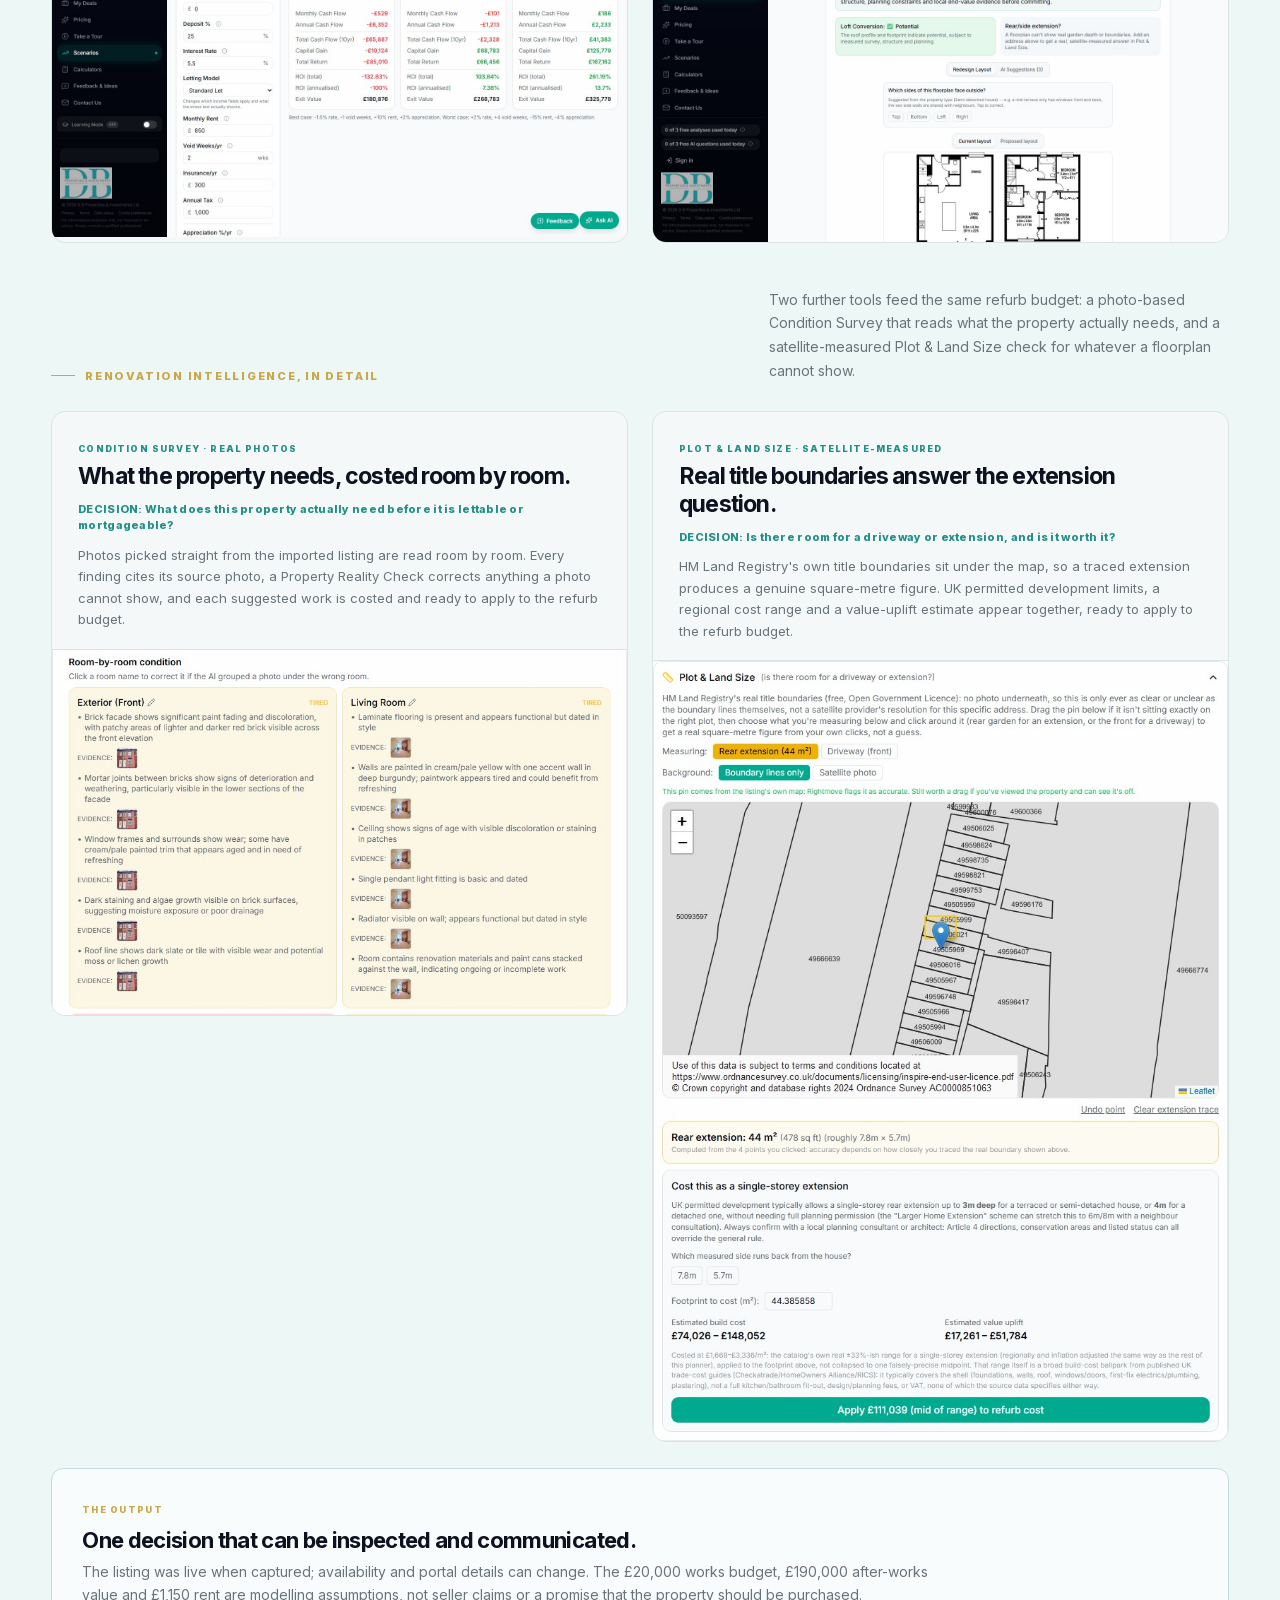
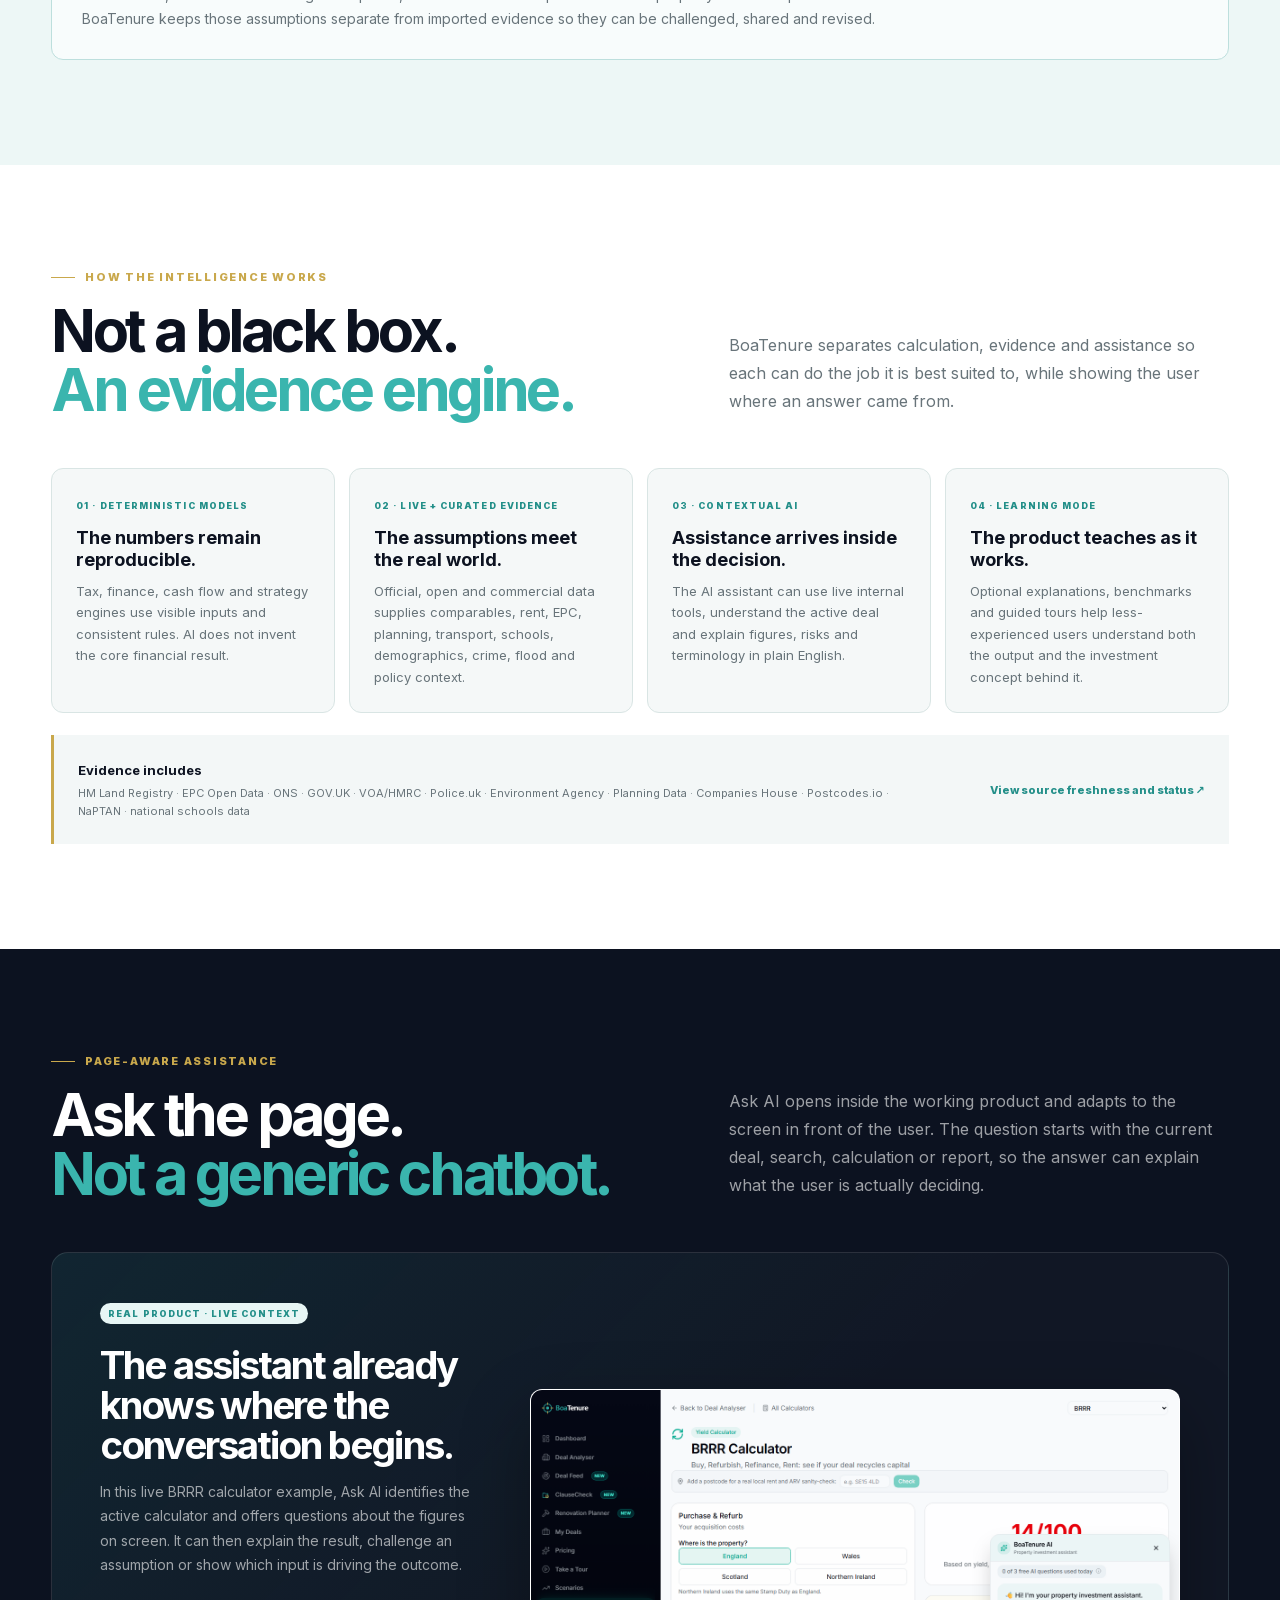
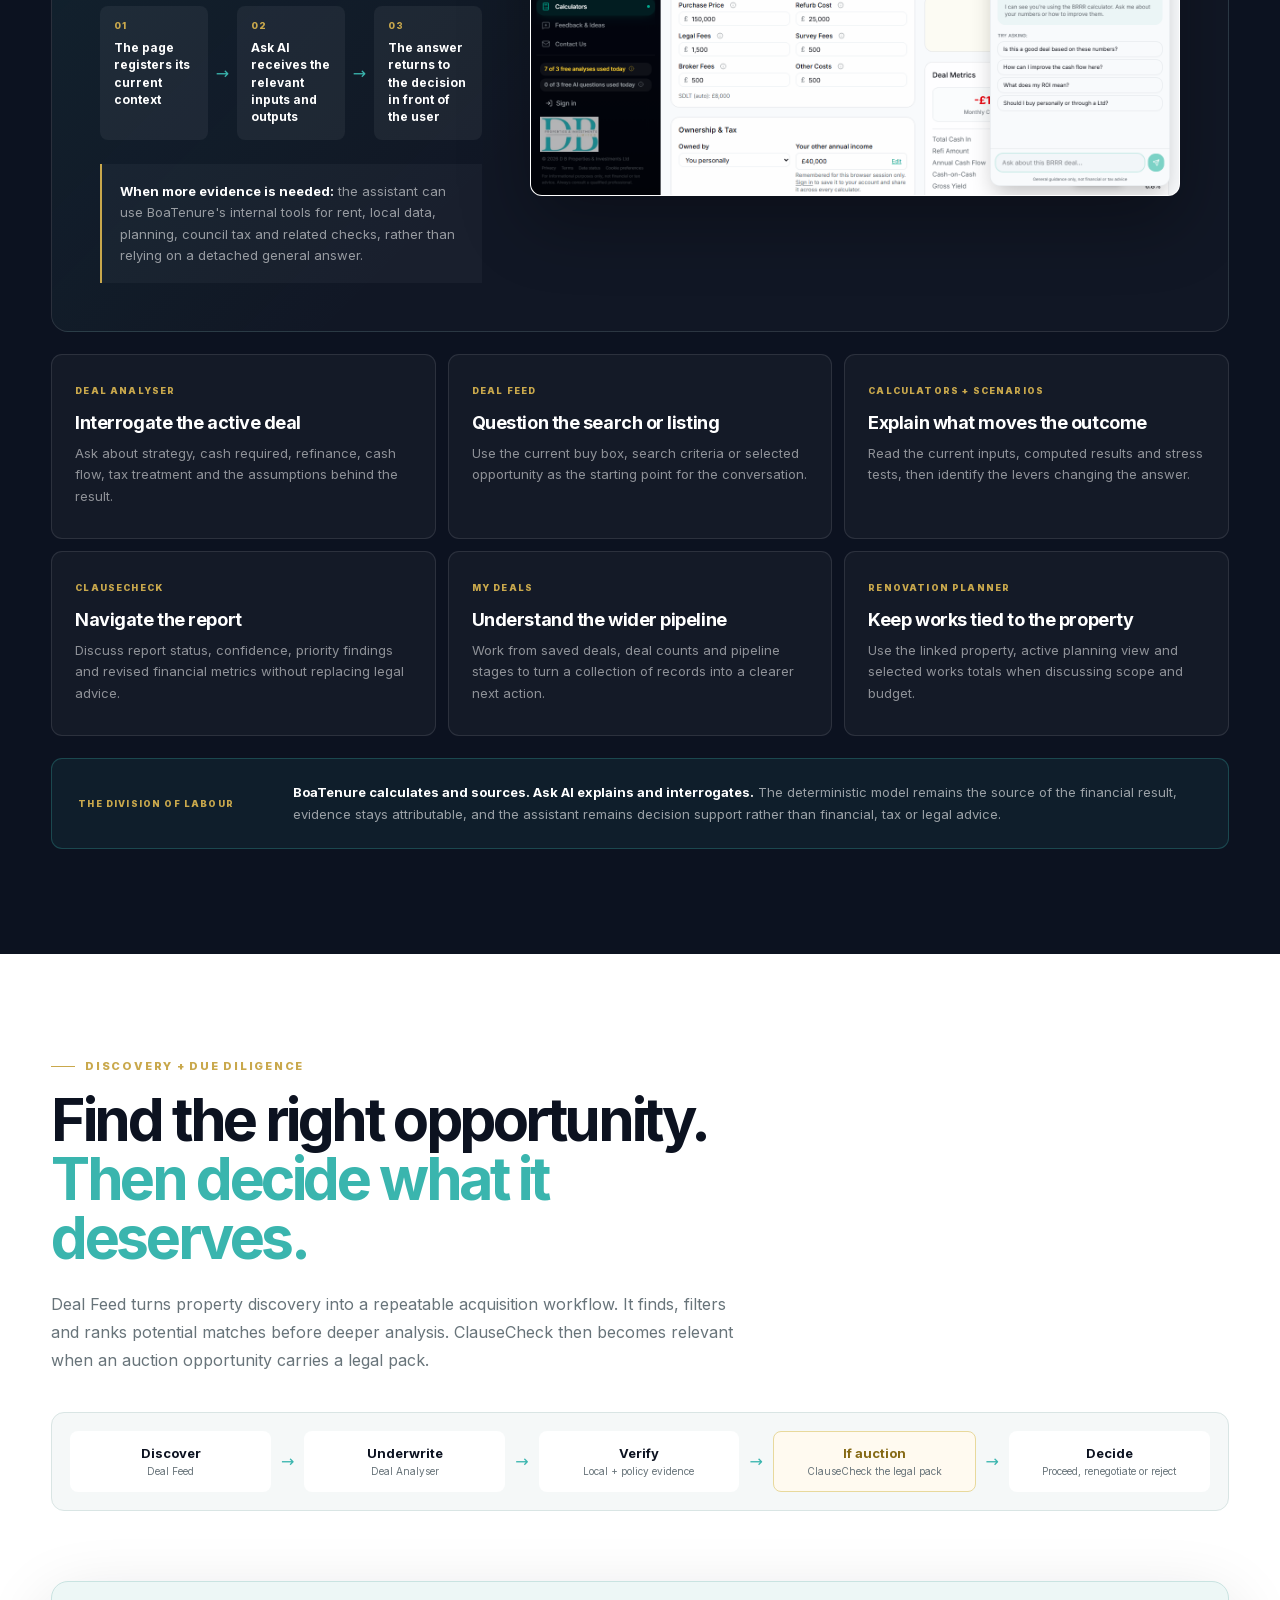
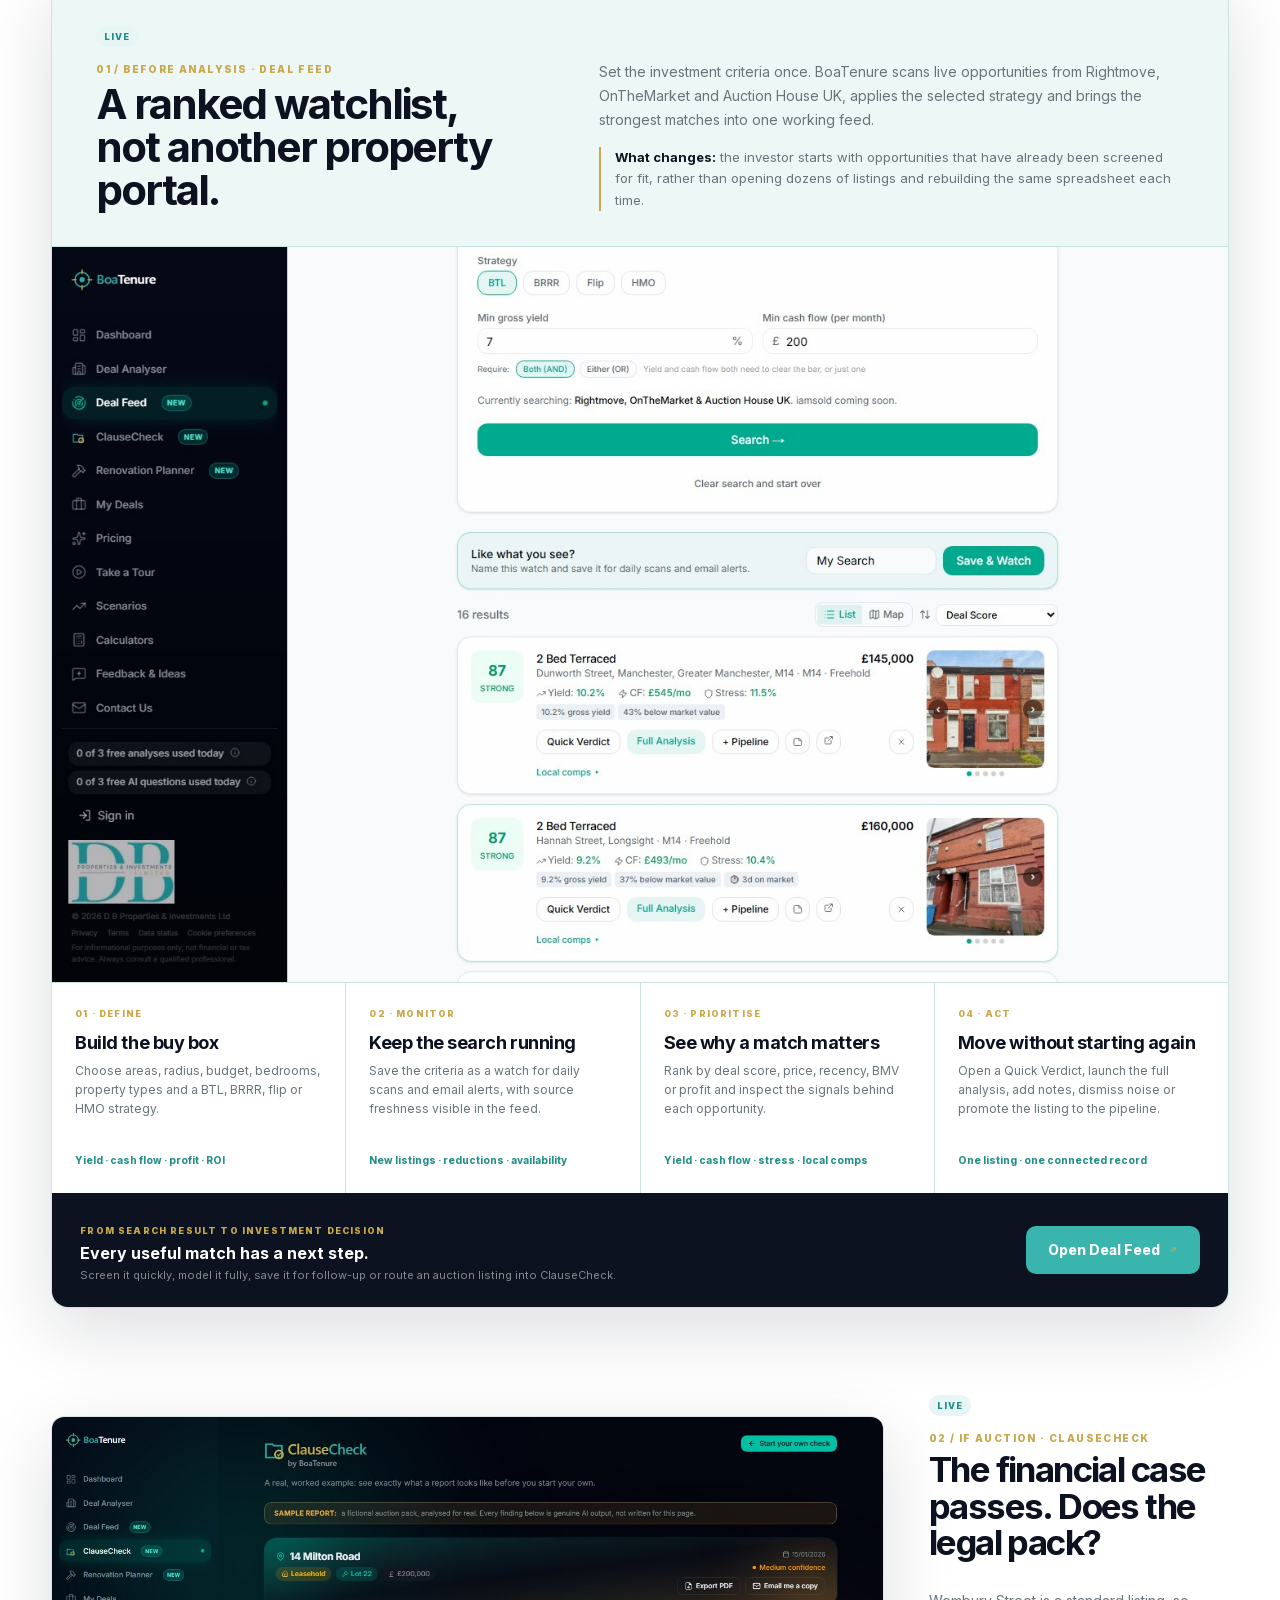
==== commit 2326c299: "Tidy heading layout and fix card whitespace gap Two fixes: give the Condition Survey / Plot & Land S" ====
--- a/index.html
+++ b/index.html
@@ -145,9 +145,11 @@
           <span><b>23 + plan</b><small>listing images imported</small></span>
         </div>
 
-        <div class="case-step-heading">
-          <p class="eyebrow"><i></i> CASE STUDY · STEP 2</p>
-          <h2>Turn the signal into<br><span>a complete BRRR model.</span></h2>
+        <div class="case-step-heading case-step-heading--split">
+          <div>
+            <p class="eyebrow"><i></i> CASE STUDY · STEP 2</p>
+            <h2>Turn the signal into<br><span>a complete BRRR model.</span></h2>
+          </div>
           <p>The imported deal opens with bridging finance, refurbishment, a £190,000 modelled after-works value and refinance already connected. BoaTenure recalculates the cash left in, ongoing mortgage payment, after-tax cash flow, ROI and payback period against the real property.</p>
         </div>
         <div class="feature-stage">
@@ -169,9 +171,11 @@
           </div>
         </div>
 
-        <div class="case-step-heading">
-          <p class="eyebrow"><i></i> CASE STUDY · STEPS 3 + 4</p>
-          <h2>Test who owns it<br><span>and who funds it.</span></h2>
+        <div class="case-step-heading case-step-heading--split">
+          <div>
+            <p class="eyebrow"><i></i> CASE STUDY · STEPS 3 + 4</p>
+            <h2>Test who owns it<br><span>and who funds it.</span></h2>
+          </div>
           <p>The model does not stop at property-level profit. It compares money retained under personal and company ownership, then models how capital, bridge costs and annual income are divided between joint-venture partners.</p>
         </div>
         <div class="duo-grid ownership-grid">
@@ -290,9 +294,11 @@
           </button>
         </article>
 
-        <div class="case-step-heading">
-          <p class="eyebrow"><i></i> CASE STUDY · STEP 7</p>
-          <h2>Finally:<br><span>does it survive reality?</span></h2>
+        <div class="case-step-heading case-step-heading--split">
+          <div>
+            <p class="eyebrow"><i></i> CASE STUDY · STEP 7</p>
+            <h2>Finally:<br><span>does it survive reality?</span></h2>
+          </div>
           <p>The base case is not the decision. BoaTenure tests what happens when the assumptions move and whether planned works genuinely improve the investment case.</p>
         </div>
         <div class="duo-grid decision-tools">
@@ -310,7 +316,10 @@
           </article>
         </div>
 
-        <p class="reno-detail-lede">Two further tools feed the same refurb budget: a photo-based Condition Survey that reads what the property actually needs, and a satellite-measured Plot &amp; Land Size check for whatever a floorplan cannot show.</p>
+        <div class="reno-detail-heading">
+          <p class="eyebrow"><i></i> RENOVATION INTELLIGENCE, IN DETAIL</p>
+          <p class="reno-detail-lede">Two further tools feed the same refurb budget: a photo-based Condition Survey that reads what the property actually needs, and a satellite-measured Plot &amp; Land Size check for whatever a floorplan cannot show.</p>
+        </div>
 
         <div class="intelligence-grid reno-tools-grid">
           <article class="intel-card">
--- a/styles.css
+++ b/styles.css
@@ -182,6 +182,8 @@
 .case-step-heading h2 { margin: 0; color: var(--ink); font-size: clamp(42px, 4.6vw, 64px); line-height: 1; letter-spacing: -.058em; }
 .case-step-heading h2 span { color: var(--teal); }
 .case-step-heading > p:last-child { max-width: 650px; margin: 20px 0 0; color: var(--muted); font-size: 15px; line-height: 1.7; }
+.case-step-heading--split { display: flex; max-width: none; align-items: flex-end; justify-content: space-between; gap: 50px; }
+.case-step-heading--split > p:last-child { max-width: 460px; margin: 0 0 5px; }
 .case-outcome { margin-top: 26px; padding: 28px 30px; border: 1px solid #bddfdd; border-radius: 12px; background: rgba(255,255,255,.65); }
 .case-outcome > span { color: var(--gold); font-size: 9px; font-weight: 850; letter-spacing: .14em; }
 .case-outcome h3 { margin: 10px 0 7px; color: var(--ink); font-size: 22px; letter-spacing: -.03em; }
@@ -198,7 +200,10 @@
 .source-band p { max-width: 850px; margin: 6px 0 0; color: var(--muted); font-size: 11px; line-height: 1.6; }
 .source-band a { flex: 0 0 auto; color: var(--teal-dark); font-size: 11px; font-weight: 800; }
 
-.reno-detail-lede { max-width: 690px; margin: 45px 0 28px; color: var(--muted); font-size: 14px; line-height: 1.7; }
+.reno-detail-heading { display: flex; align-items: flex-end; justify-content: space-between; gap: 50px; margin: 45px 0 28px; }
+.reno-detail-heading .eyebrow { margin: 0; }
+.reno-detail-lede { max-width: 460px; margin: 0; color: var(--muted); font-size: 14px; line-height: 1.7; }
+.reno-tools-grid { align-items: start; }
 
 .page-aware-ai { color: white; background: var(--ink); }
 .page-aware-ai .section-heading h2 { color: white; }
@@ -440,6 +445,8 @@
   .section { padding: 78px 20px; }
   .section-heading { margin-bottom: 36px; }
   .section-heading--split { align-items: flex-start; flex-direction: column; gap: 22px; }
+  .case-step-heading--split, .reno-detail-heading { align-items: flex-start; flex-direction: column; gap: 14px; }
+  .case-step-heading--split > p:last-child, .reno-detail-lede { max-width: none; }
   .gap-grid, .strategy-families, .user-grid, .engine-grid, .revenue-grid { grid-template-columns: 1fr; }
   .why-now-grid { grid-template-columns: 1fr; }
   .platform-flow { align-items: stretch; flex-direction: column; }
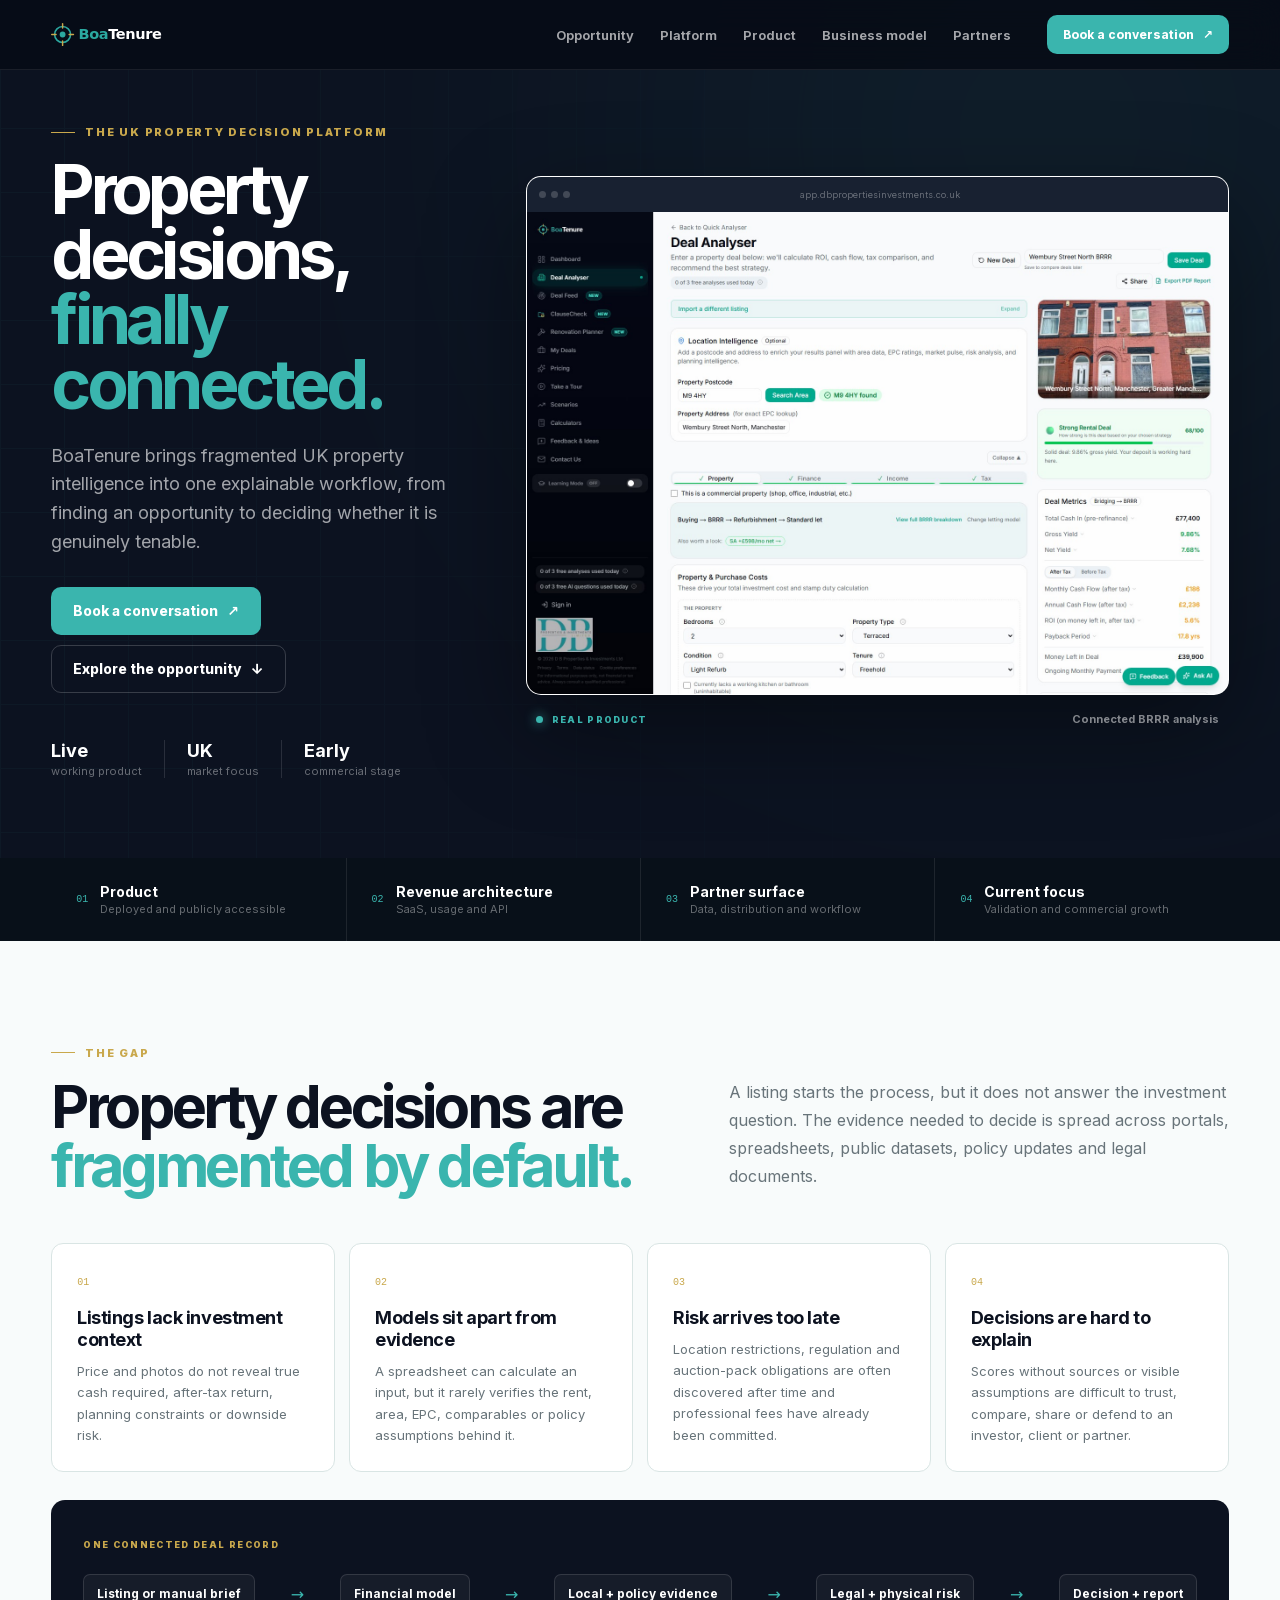
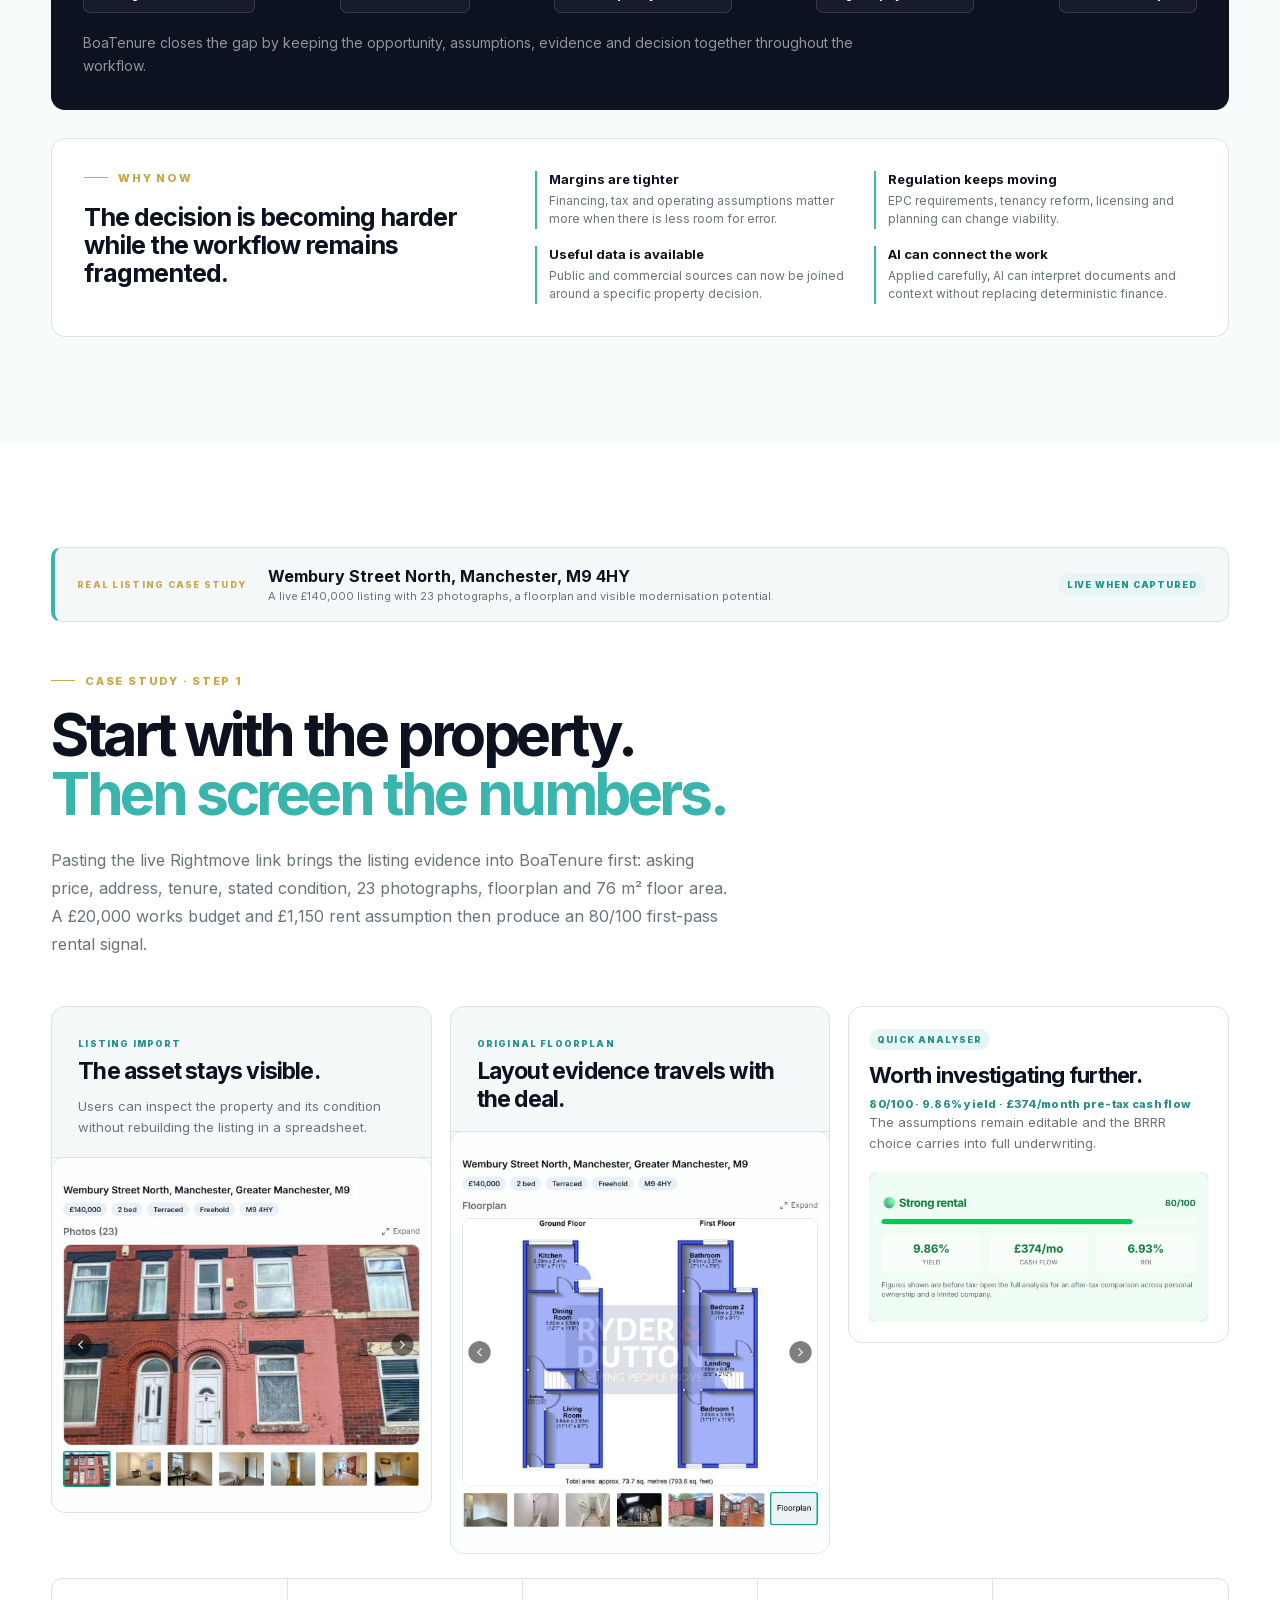
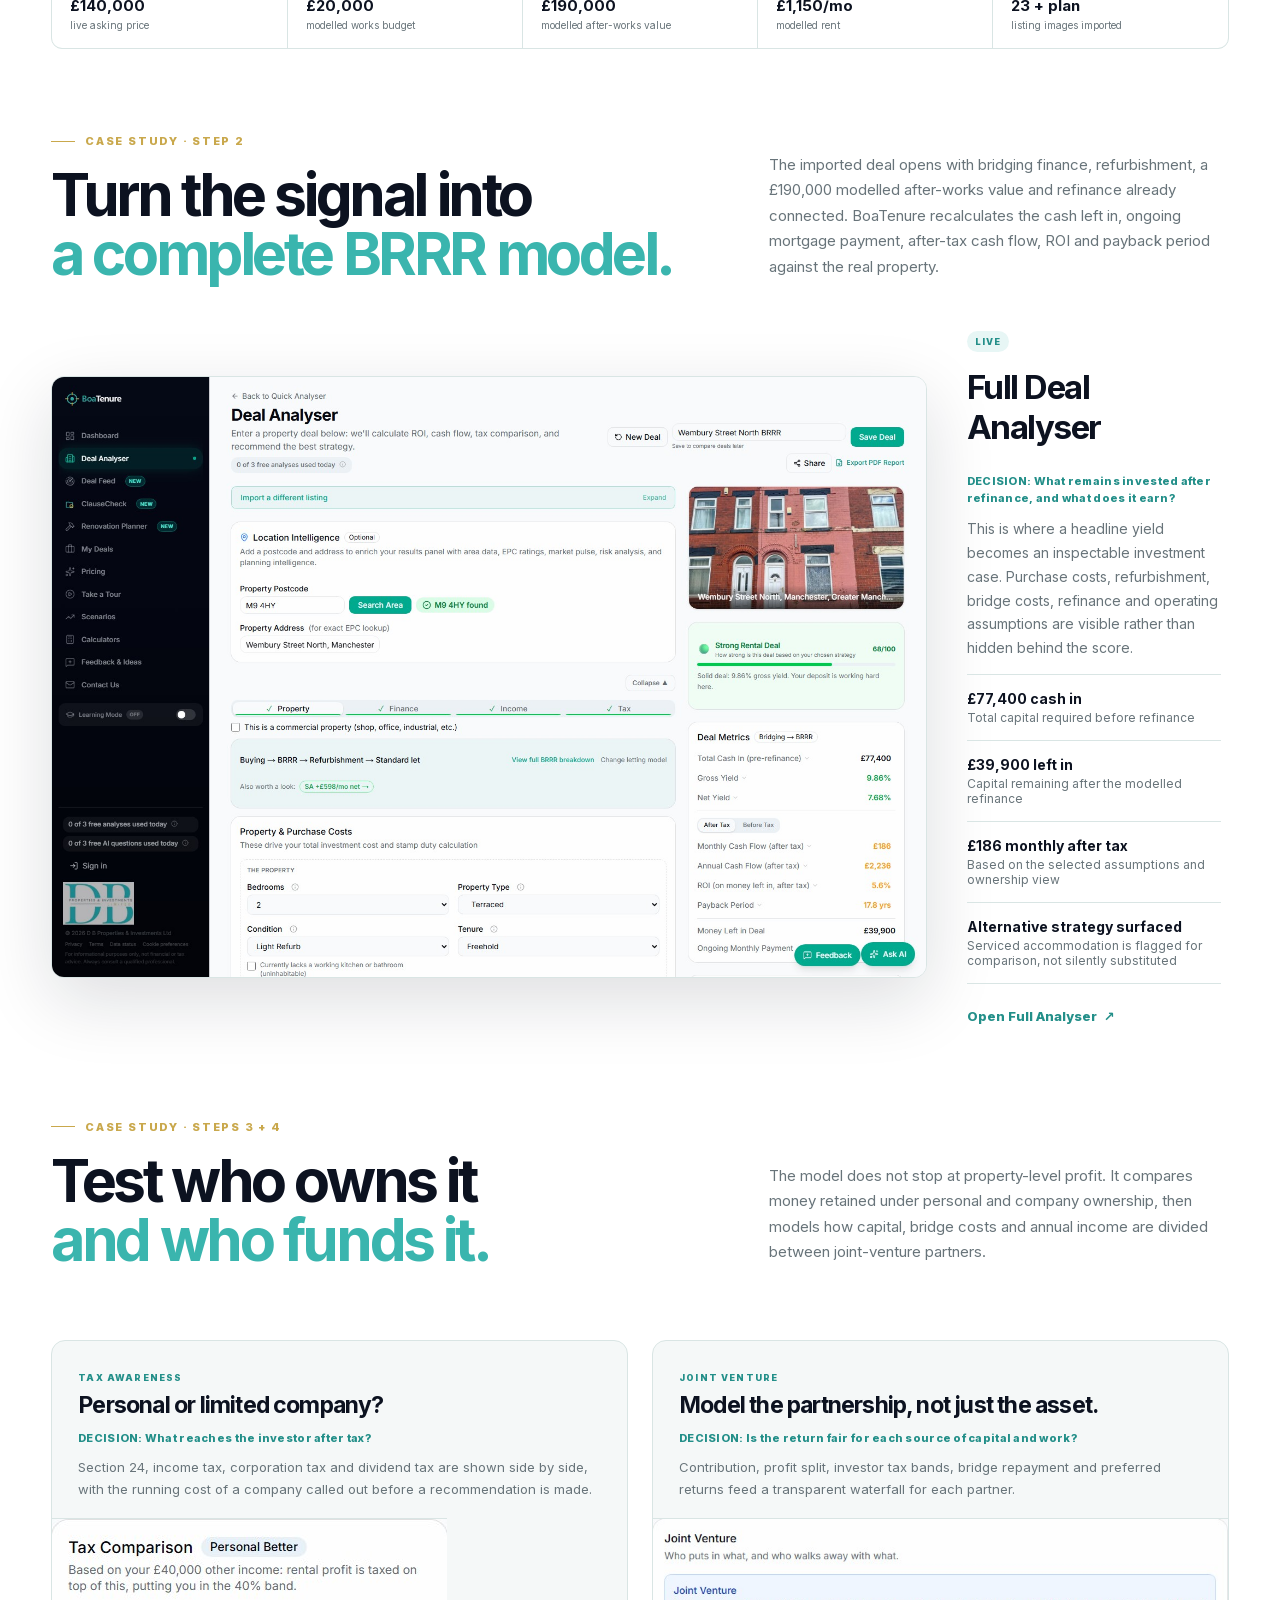
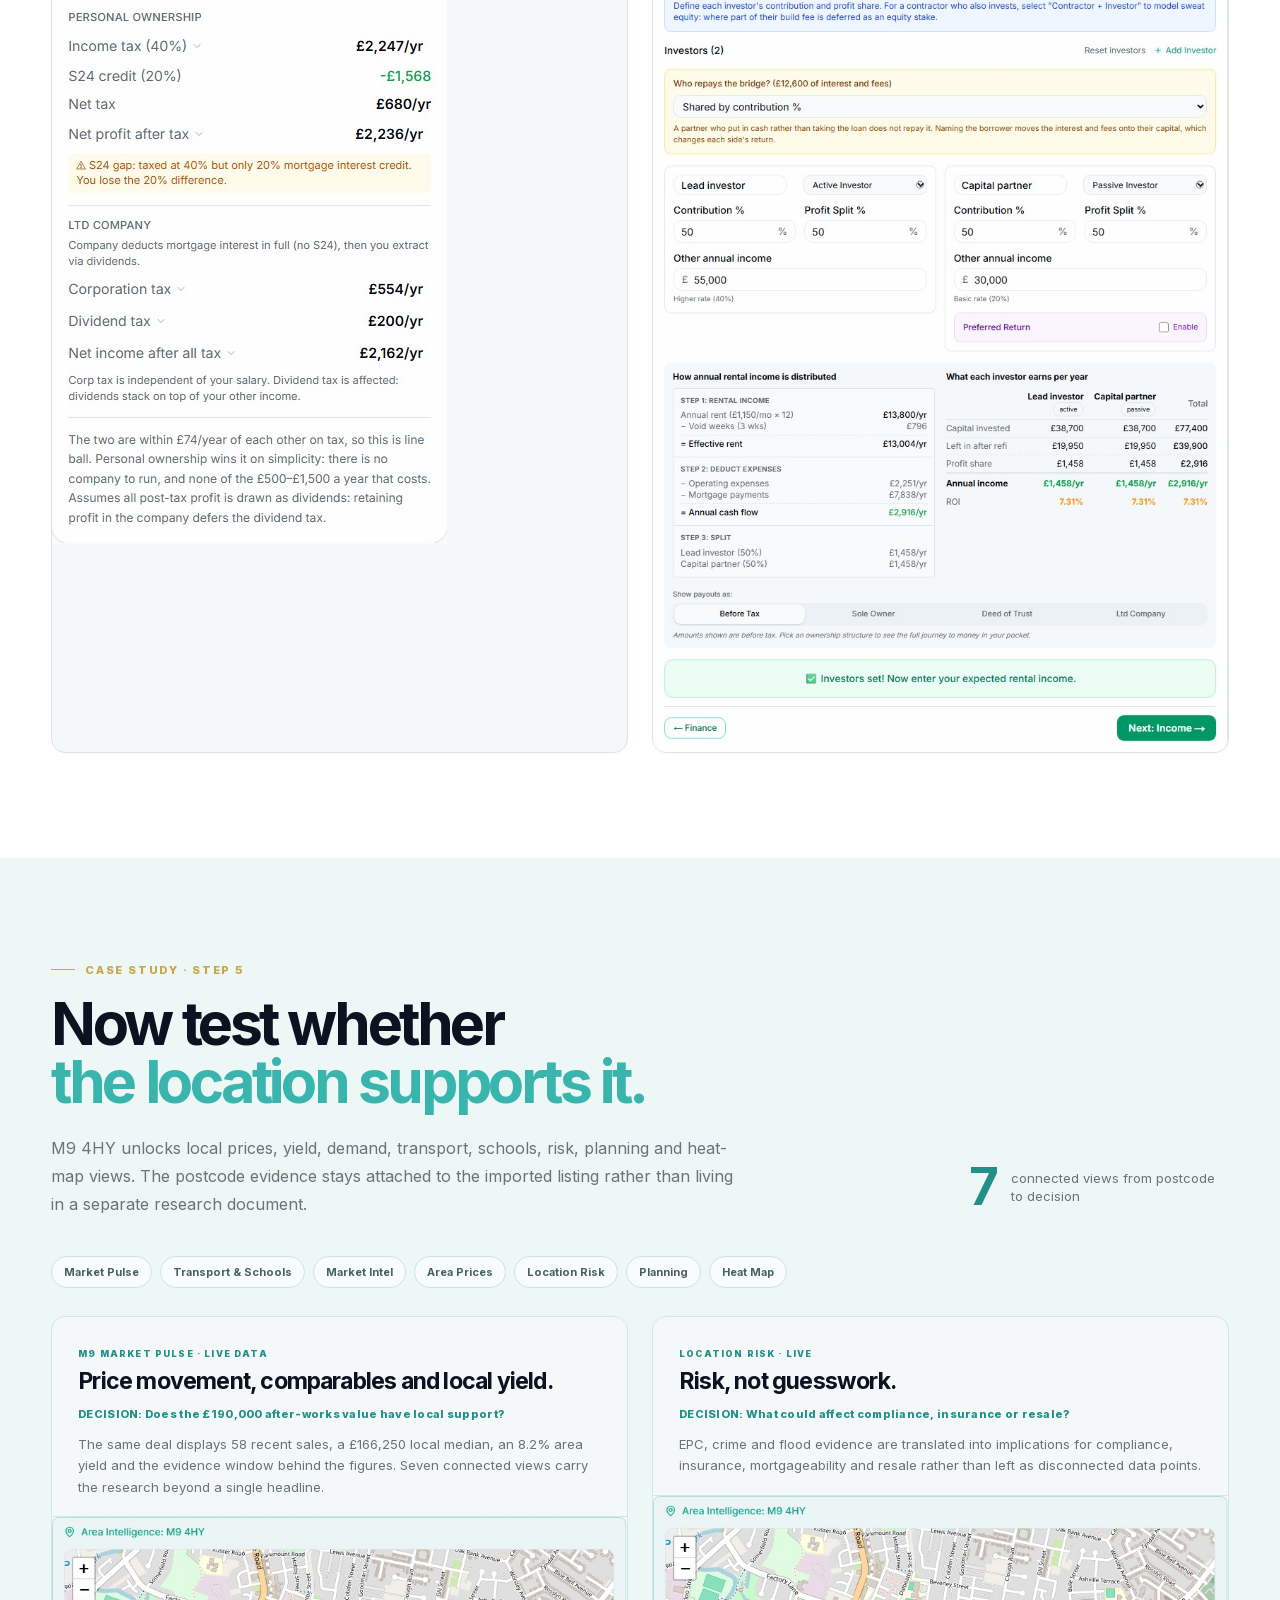
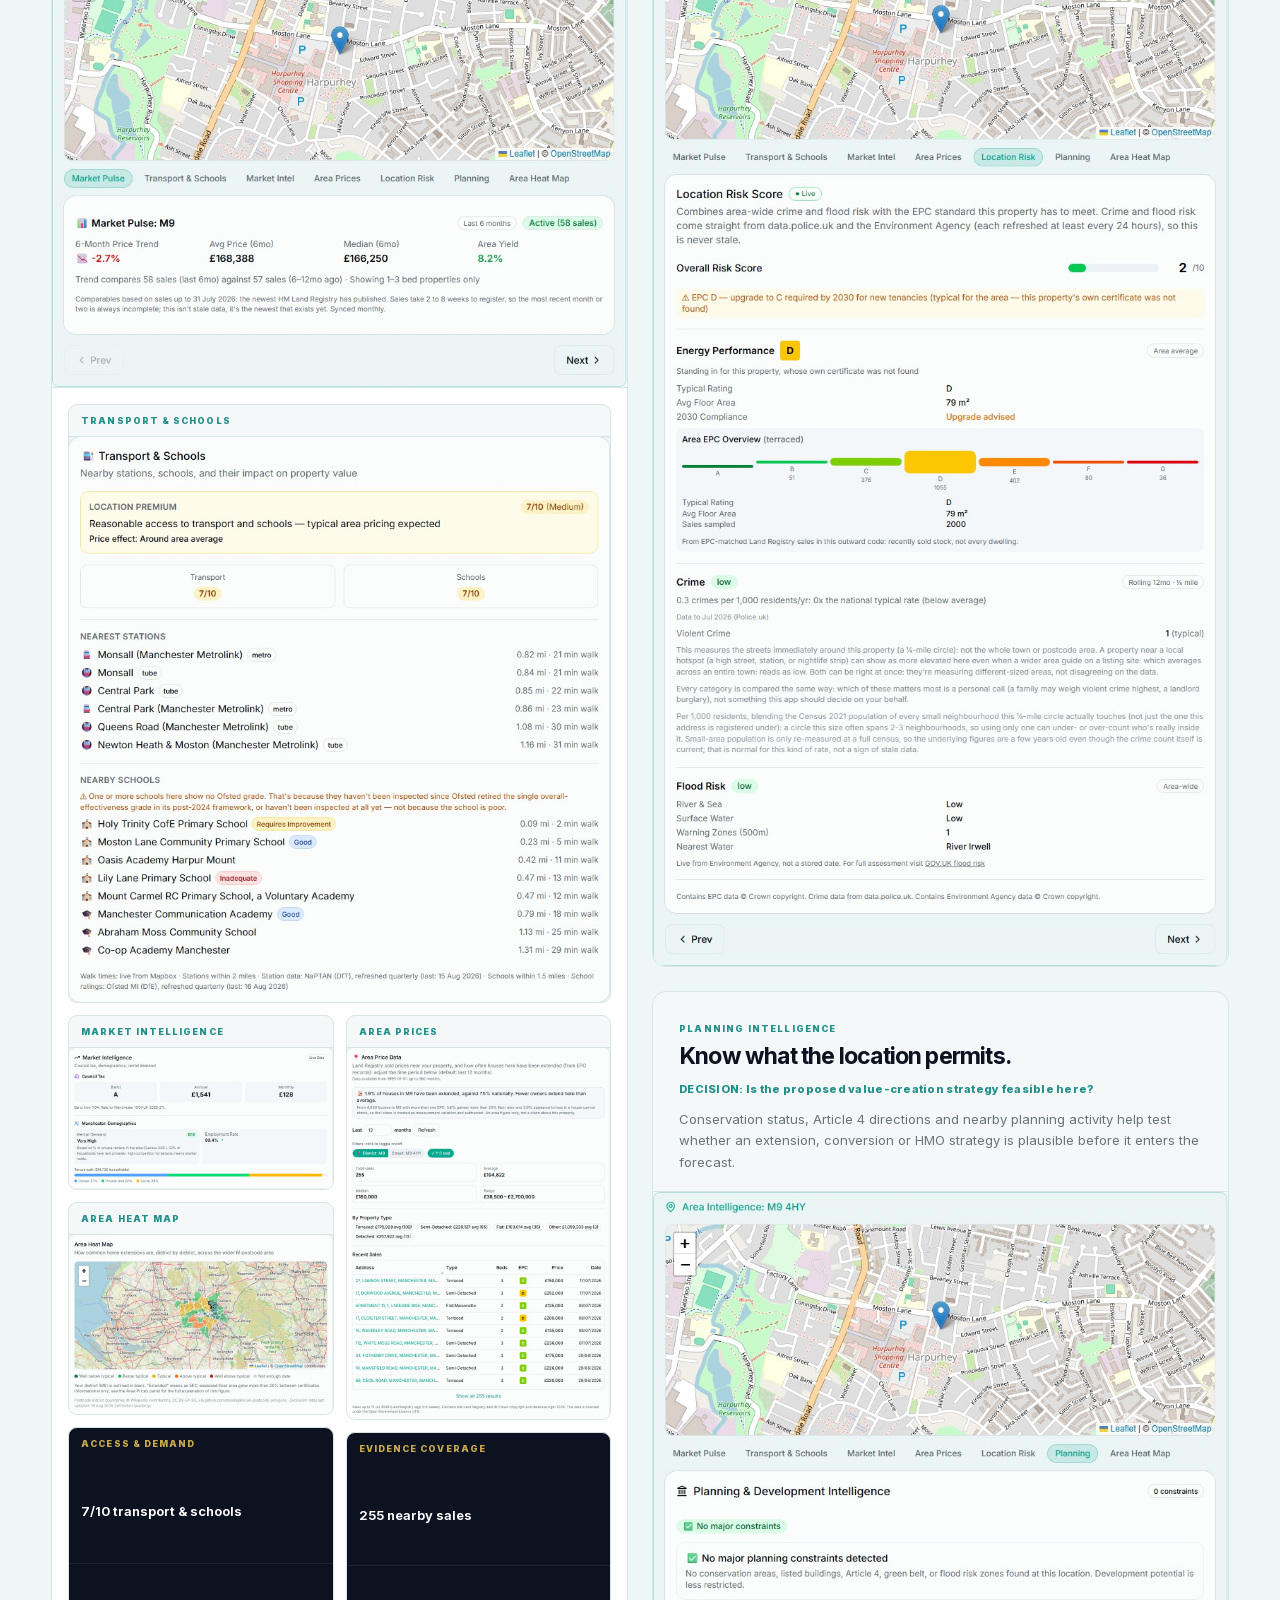
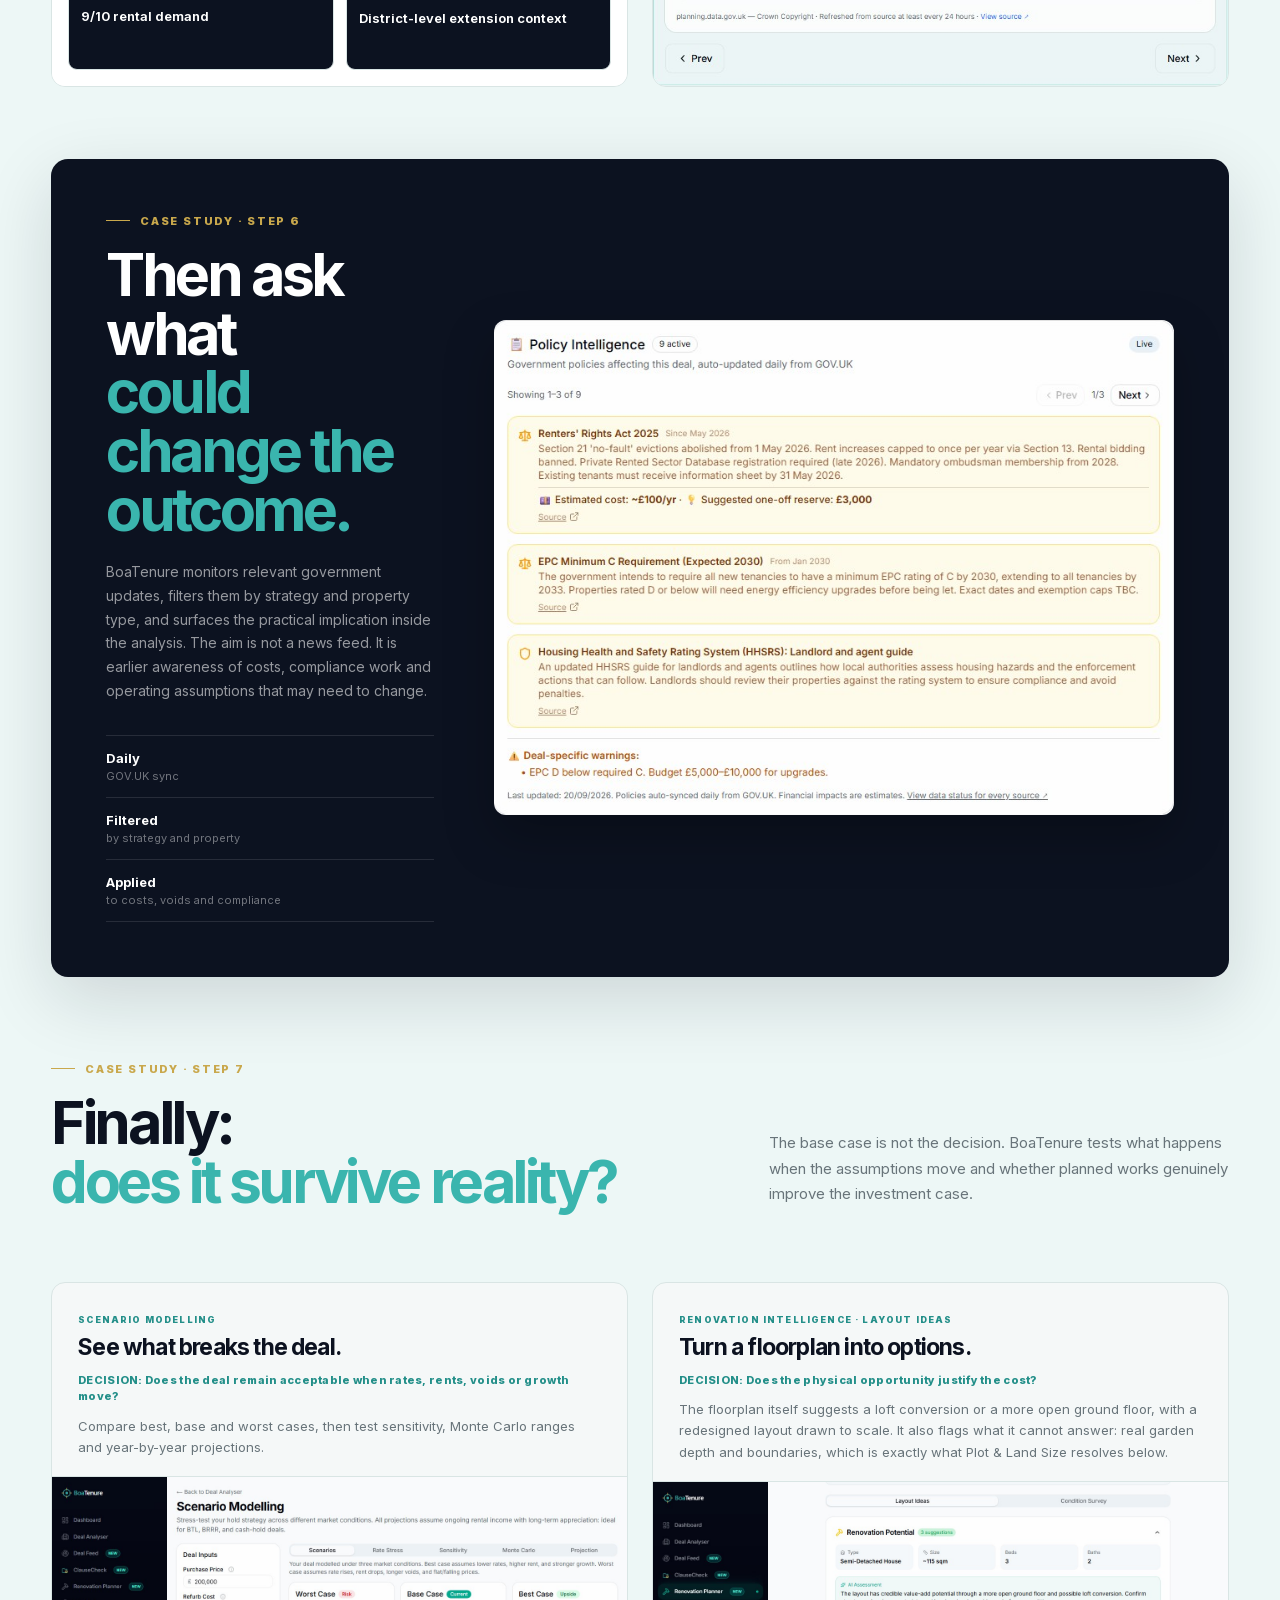
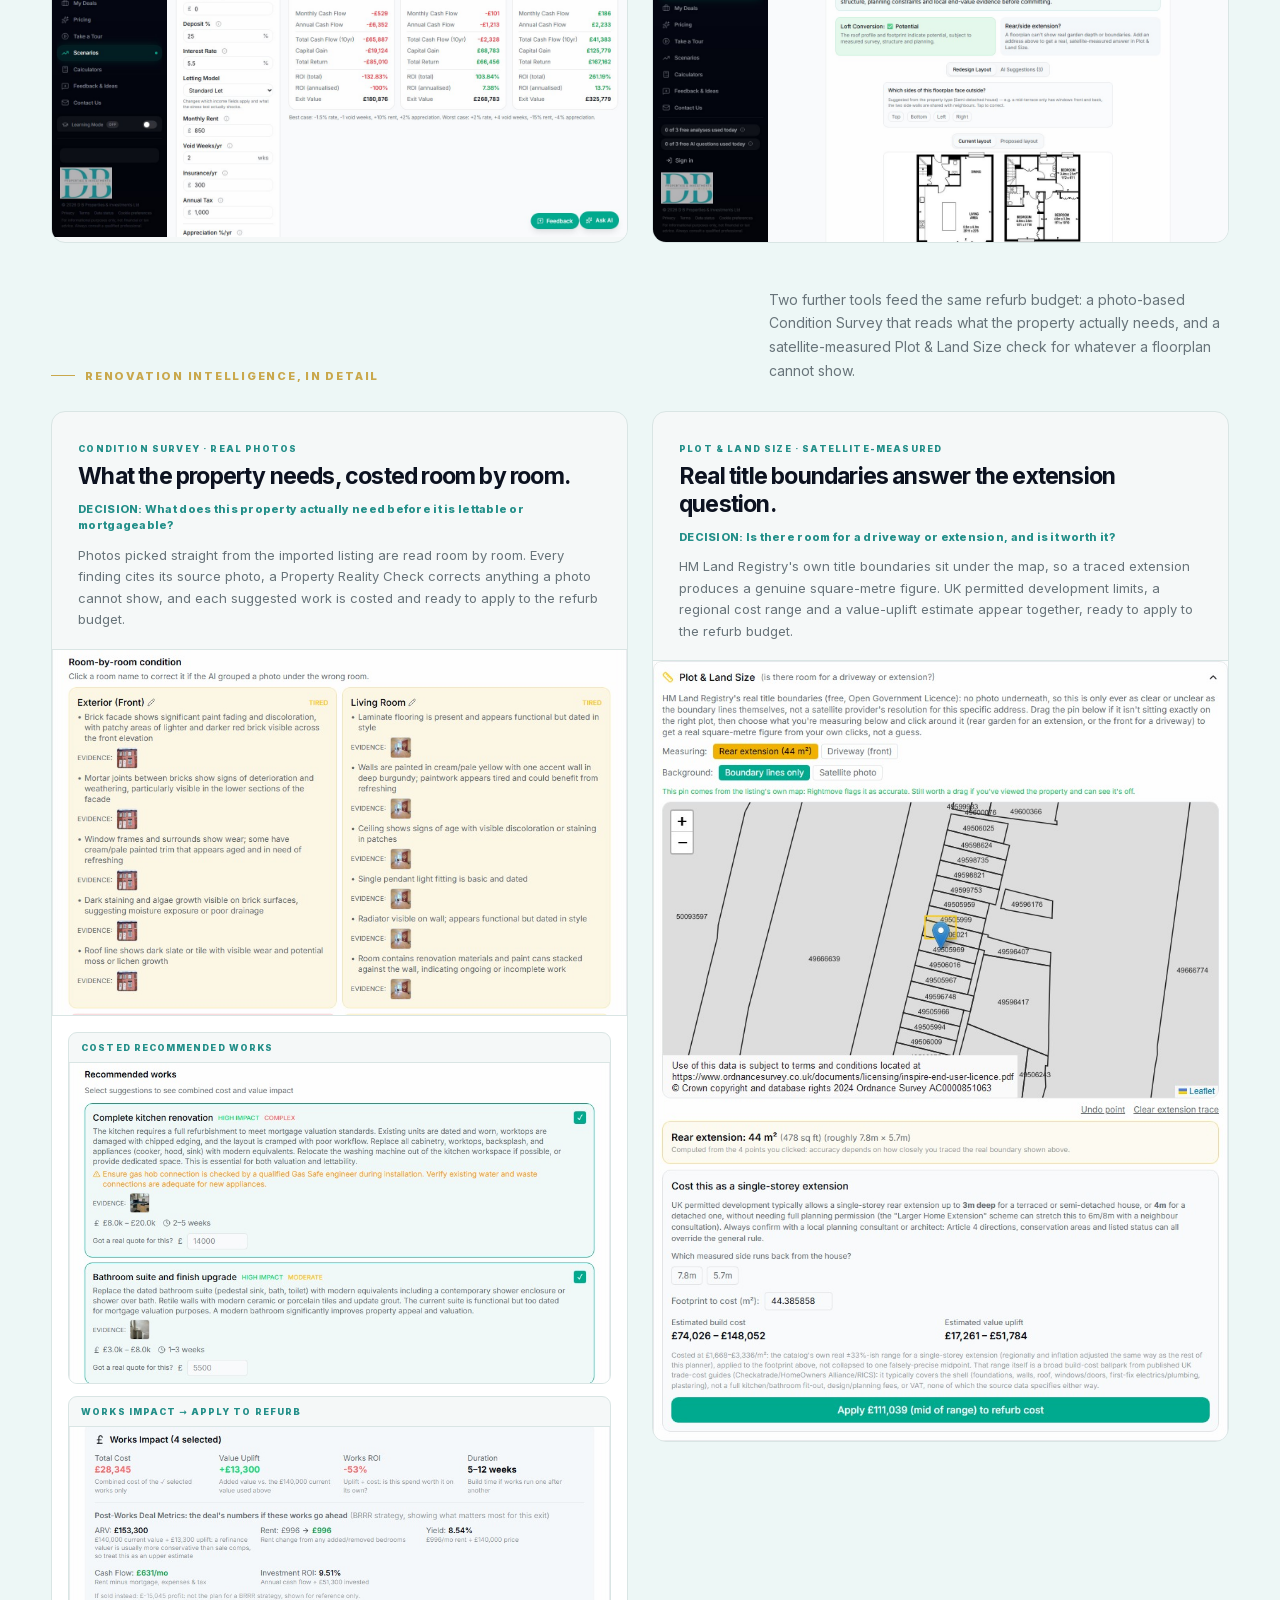
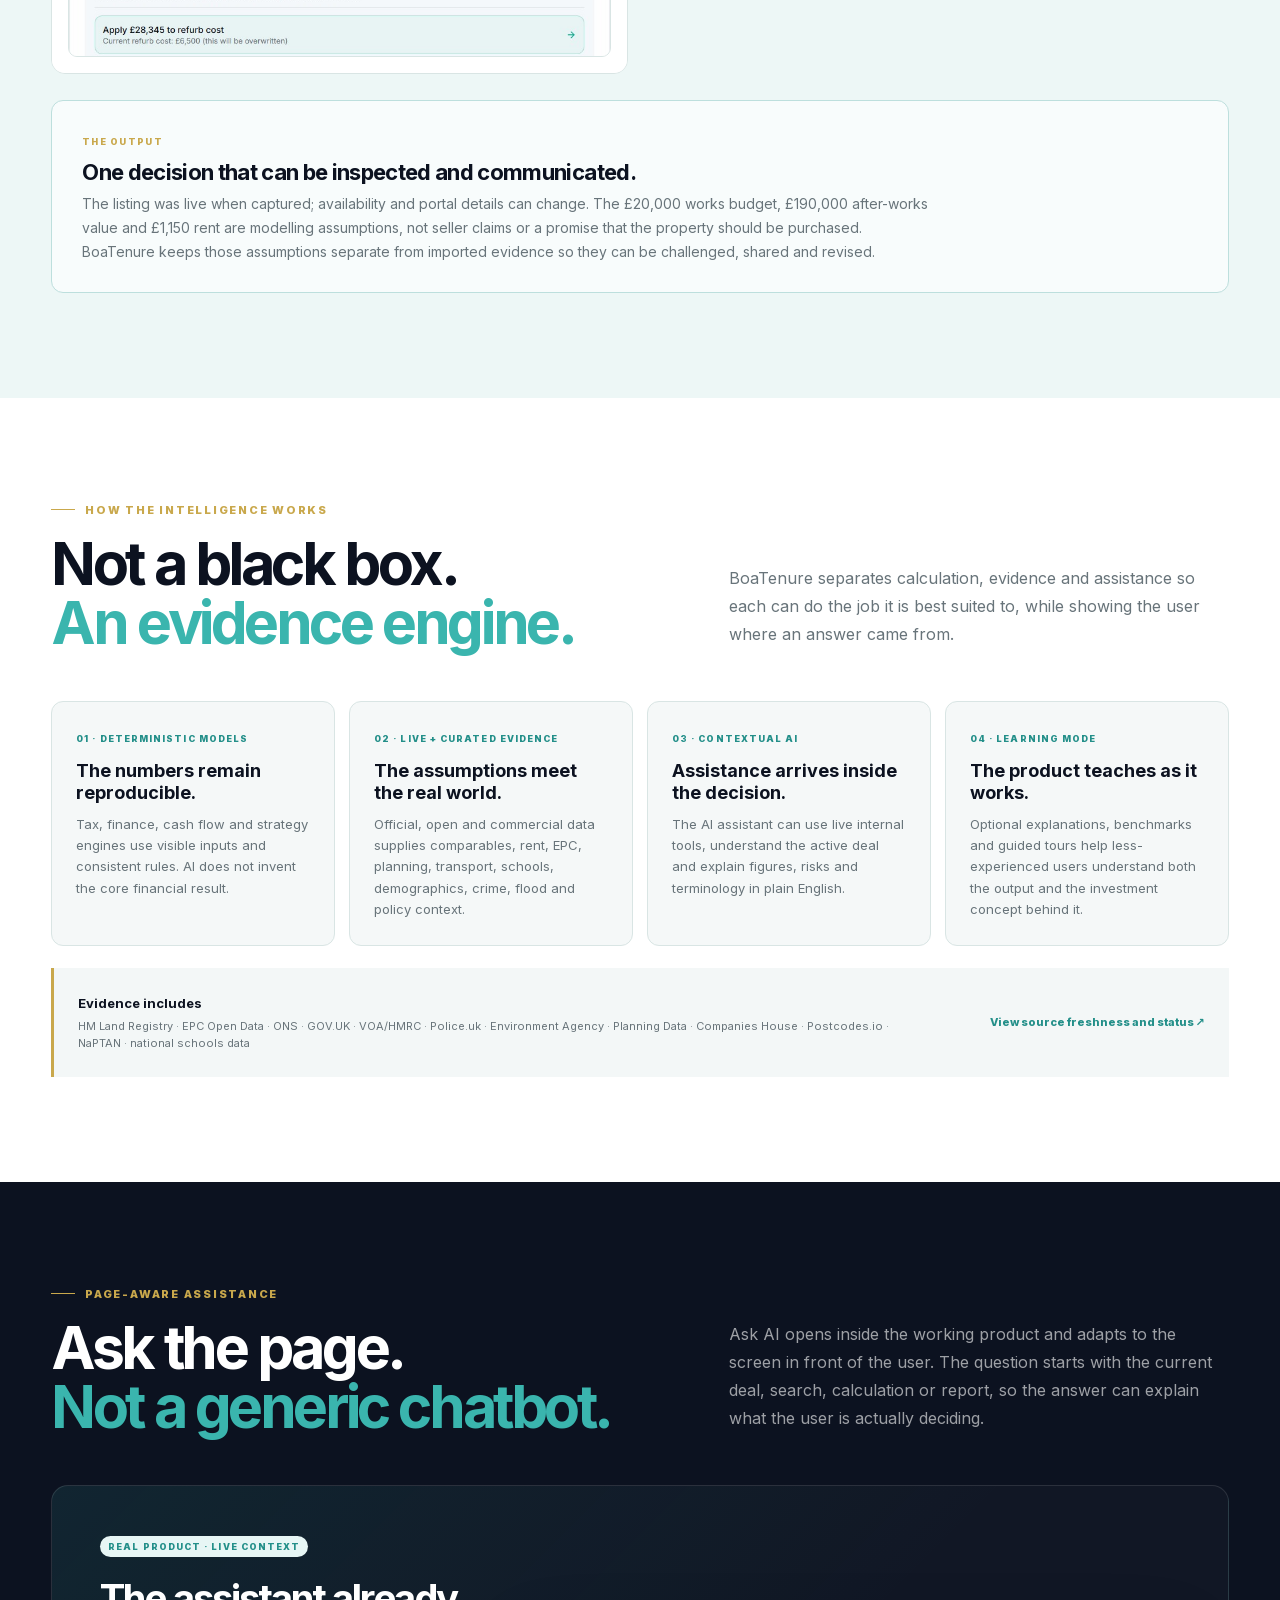
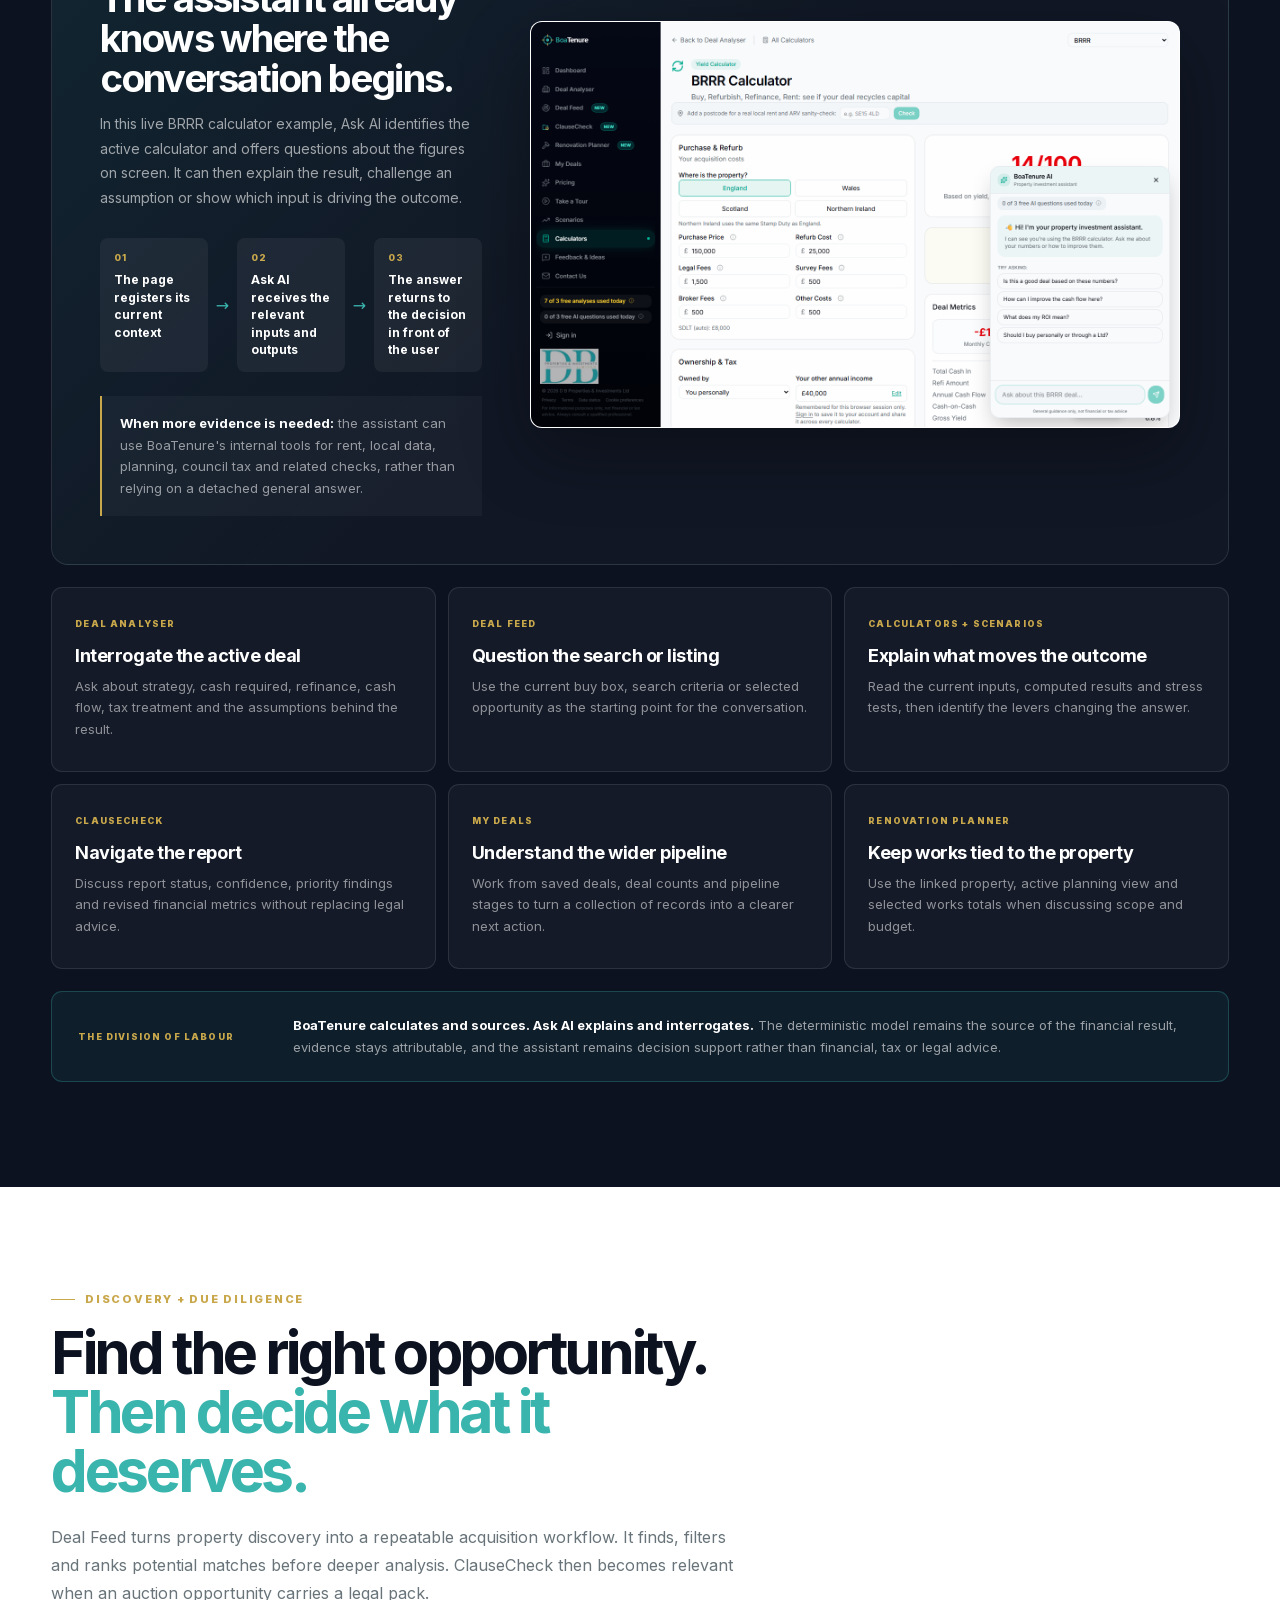
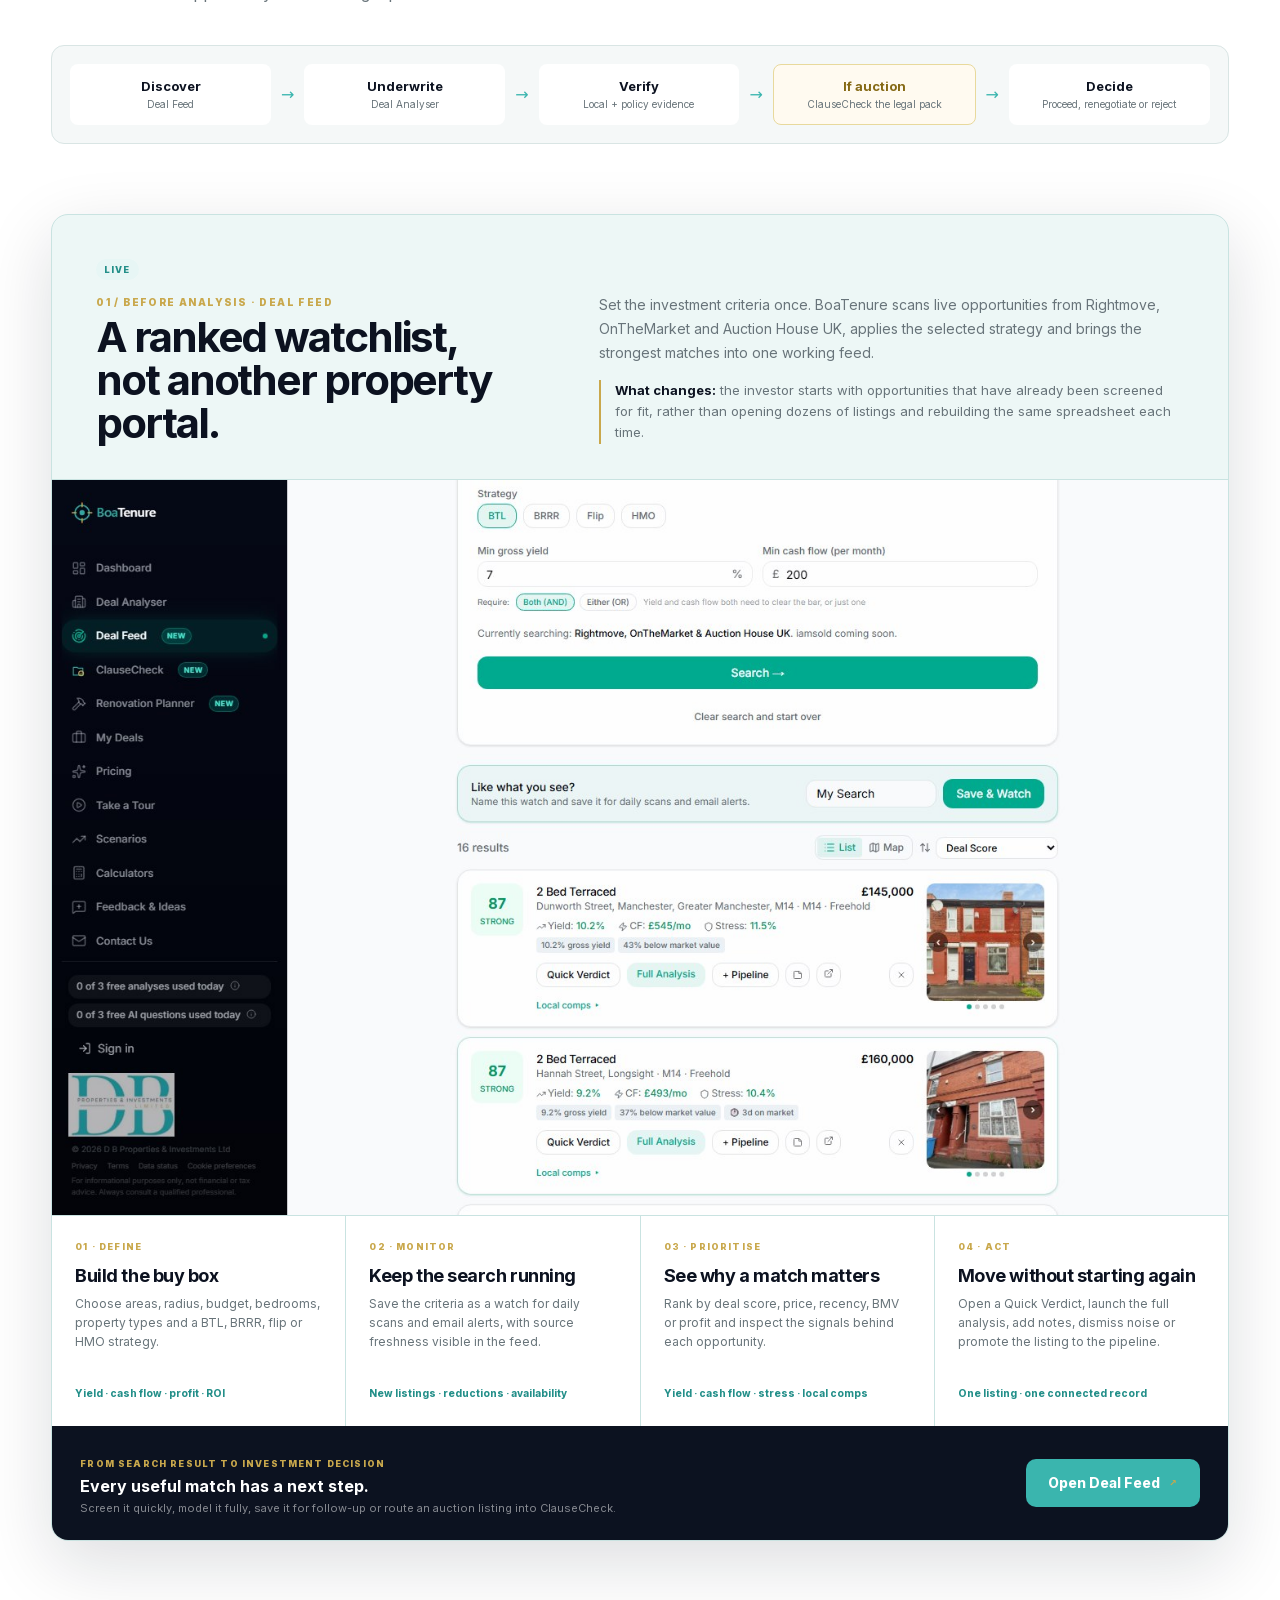
==== commit d4ad3430: "Fill Condition Survey gap with costed works and impact detail Restore the costed recommended works a" ====
--- a/index.html
+++ b/index.html
@@ -332,6 +332,16 @@
             <button class="image-button" type="button" data-lightbox="assets/screens/condition-survey-findings.jpg" data-caption="Condition Survey room-by-room findings, each citing its source photo">
               <img src="assets/screens/condition-survey-findings.jpg" width="864" height="550" alt="BoaTenure Condition Survey showing tired-rated Exterior and Living Room findings, each citing a source photo">
             </button>
+            <div class="reno-extra-shots">
+              <button class="reno-extra-shot image-button" type="button" data-lightbox="assets/screens/condition-survey-suggestions.jpg" data-caption="Costed recommended works with photo evidence">
+                <span>COSTED RECOMMENDED WORKS</span>
+                <img src="assets/screens/condition-survey-suggestions.jpg" width="864" height="510" alt="BoaTenure Condition Survey recommended kitchen and bathroom works with cost ranges and evidence">
+              </button>
+              <button class="reno-extra-shot image-button" type="button" data-lightbox="assets/screens/condition-survey-impact.jpg" data-caption="Works Impact, deal metrics and apply to refurb cost">
+                <span>WORKS IMPACT → APPLY TO REFURB</span>
+                <img src="assets/screens/condition-survey-impact.jpg" width="864" height="367" alt="BoaTenure Condition Survey Works Impact summary applying the costed total to the deal's refurb budget">
+              </button>
+            </div>
           </article>
 
           <article class="intel-card">
--- a/styles.css
+++ b/styles.css
@@ -204,6 +204,10 @@
 .reno-detail-heading .eyebrow { margin: 0; }
 .reno-detail-lede { max-width: 460px; margin: 0; color: var(--muted); font-size: 14px; line-height: 1.7; }
 .reno-tools-grid { align-items: start; }
+.reno-extra-shots { display: grid; gap: 12px; padding: 16px; border-top: 1px solid var(--line); background: white; }
+.reno-extra-shot { overflow: hidden; border: 1px solid var(--line); border-radius: 9px; text-align: left; background: var(--paper); }
+.reno-extra-shot span { display: block; padding: 9px 12px; color: var(--teal-dark); font-size: 9px; font-weight: 850; letter-spacing: .12em; }
+.reno-extra-shot img { border-top: 1px solid var(--line); }
 
 .page-aware-ai { color: white; background: var(--ink); }
 .page-aware-ai .section-heading h2 { color: white; }
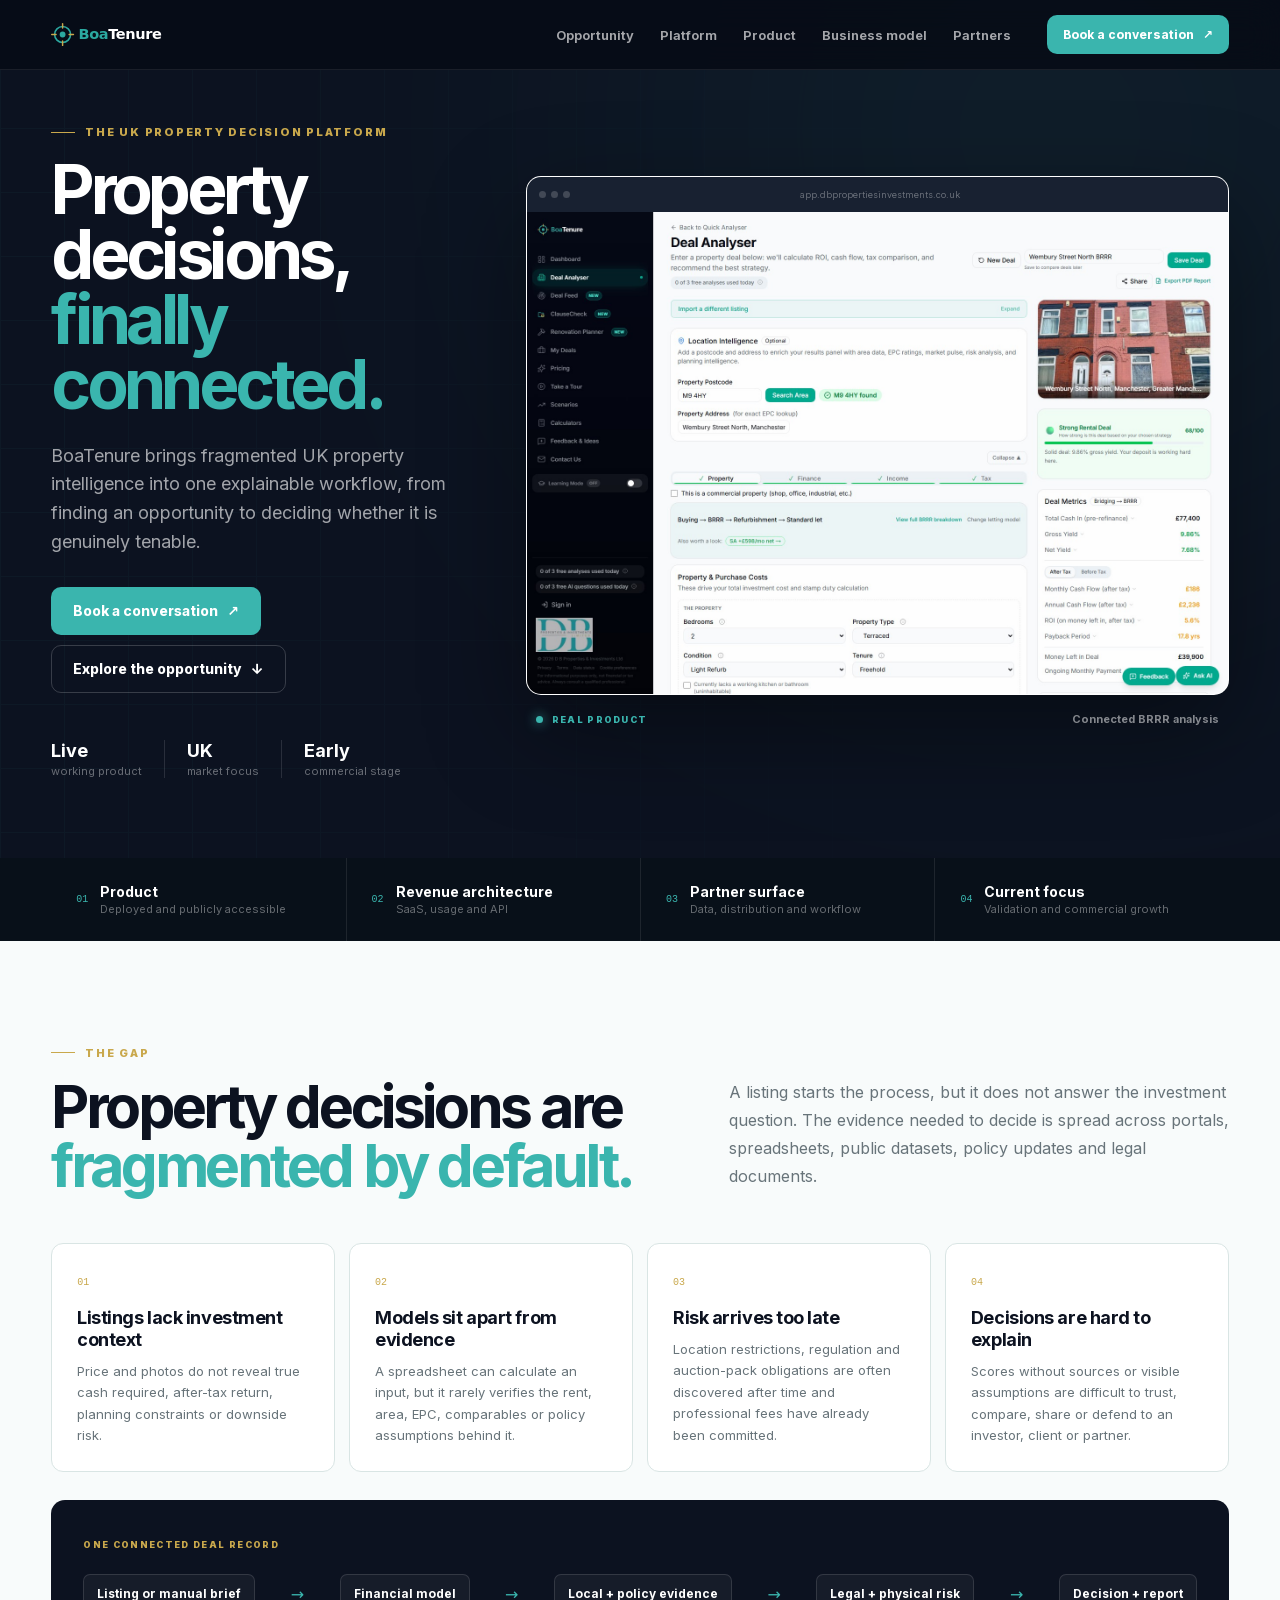
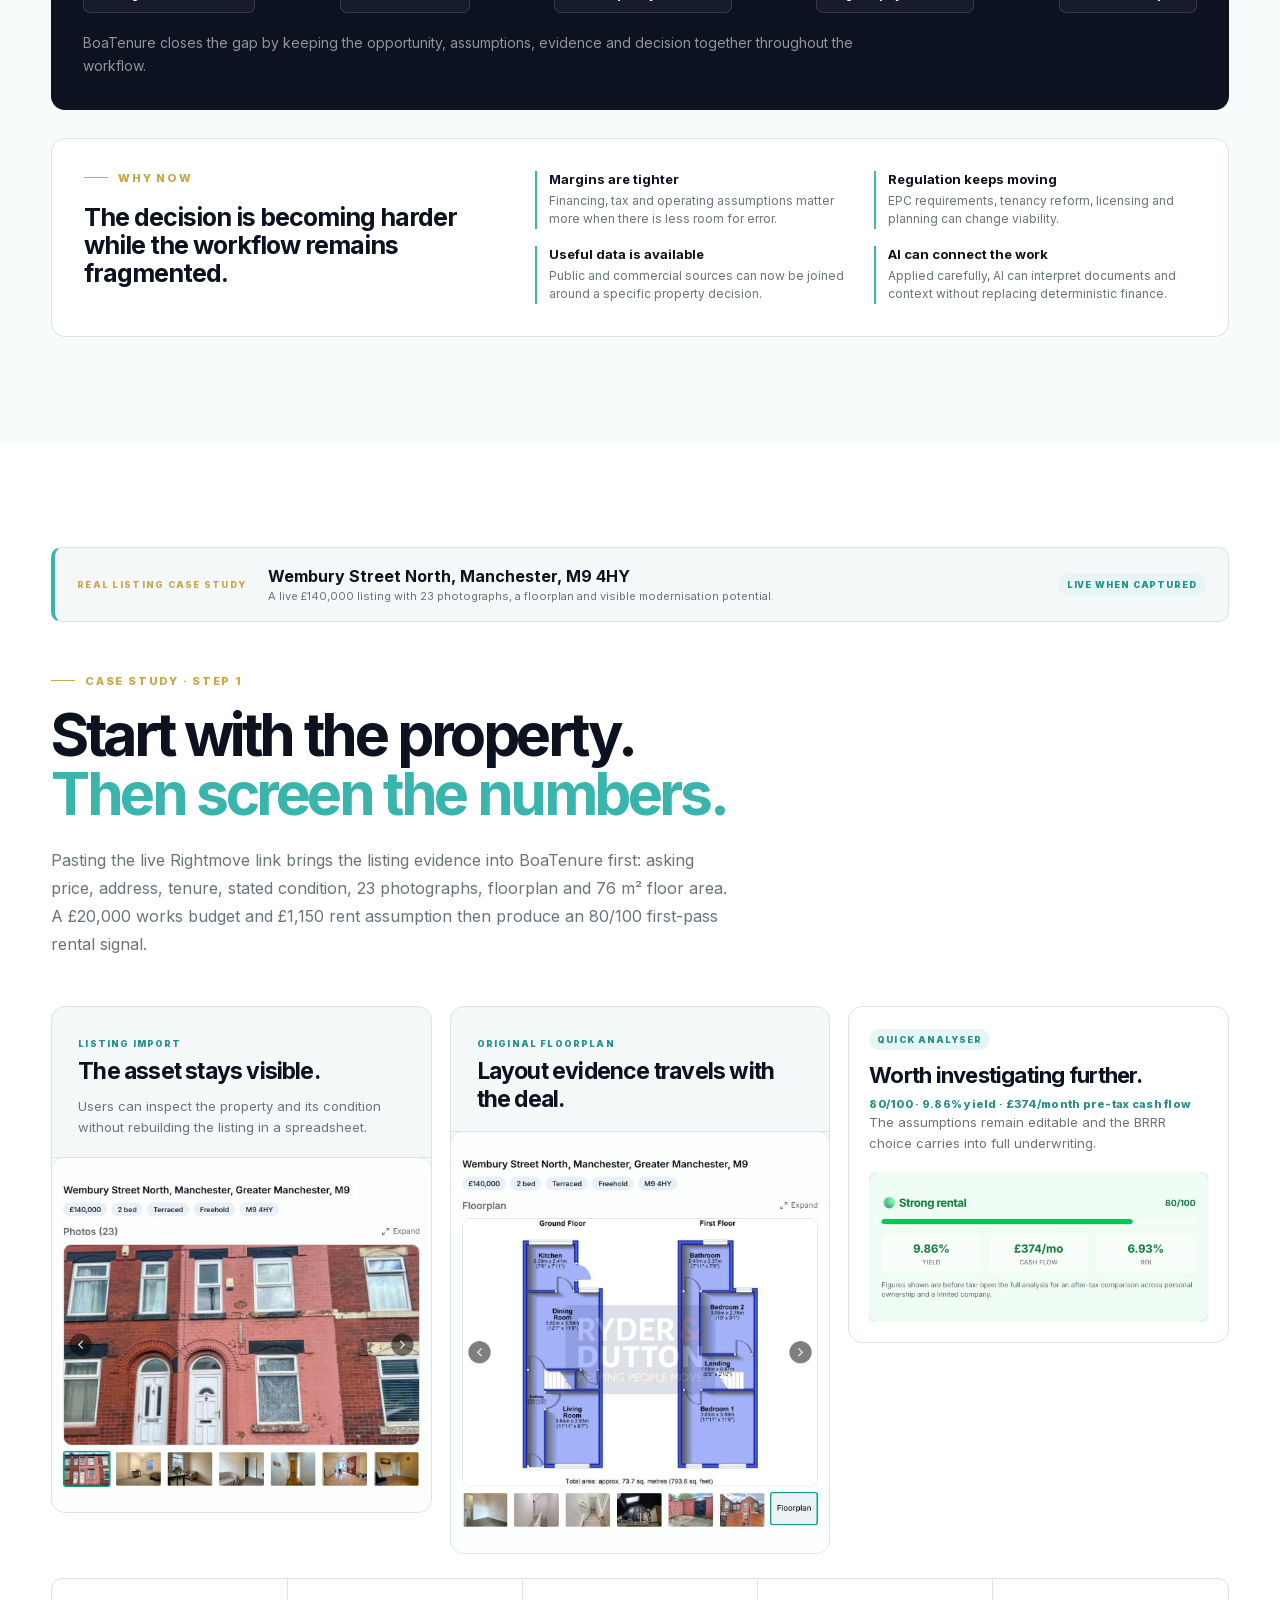
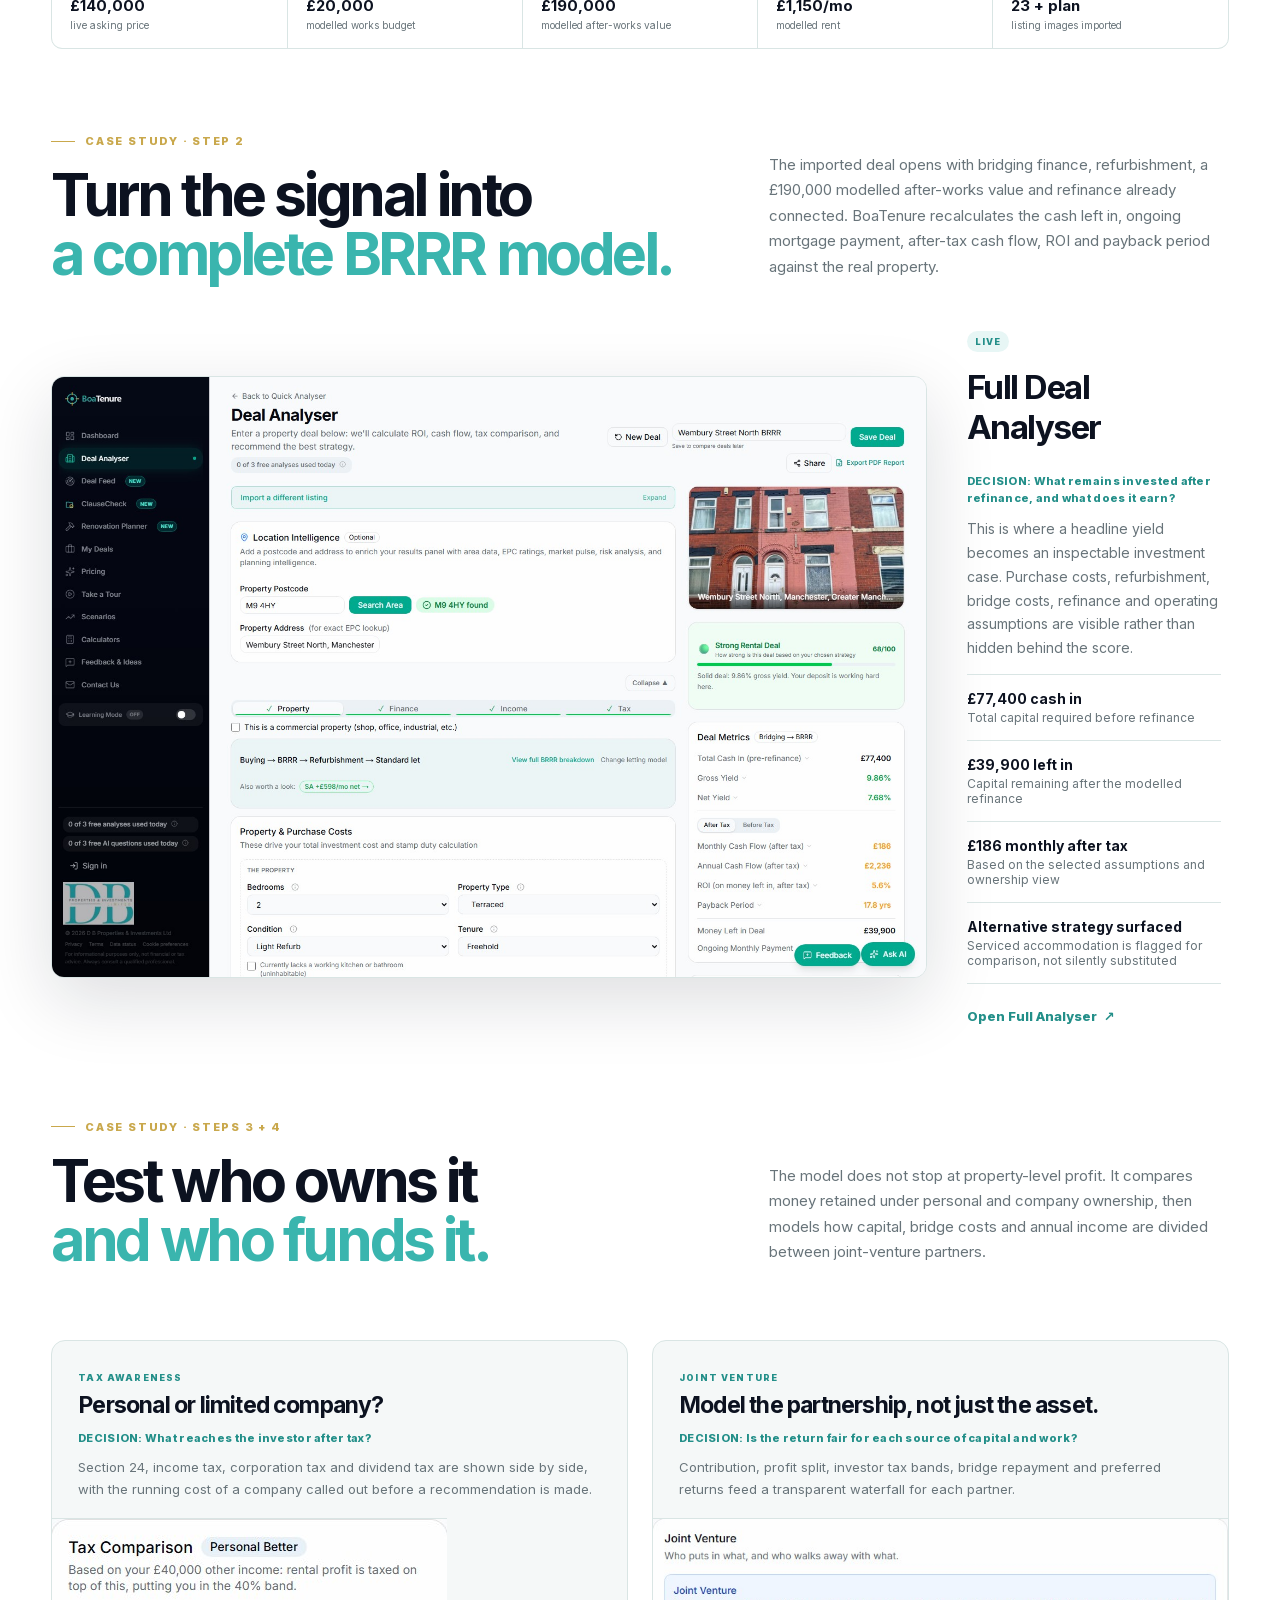
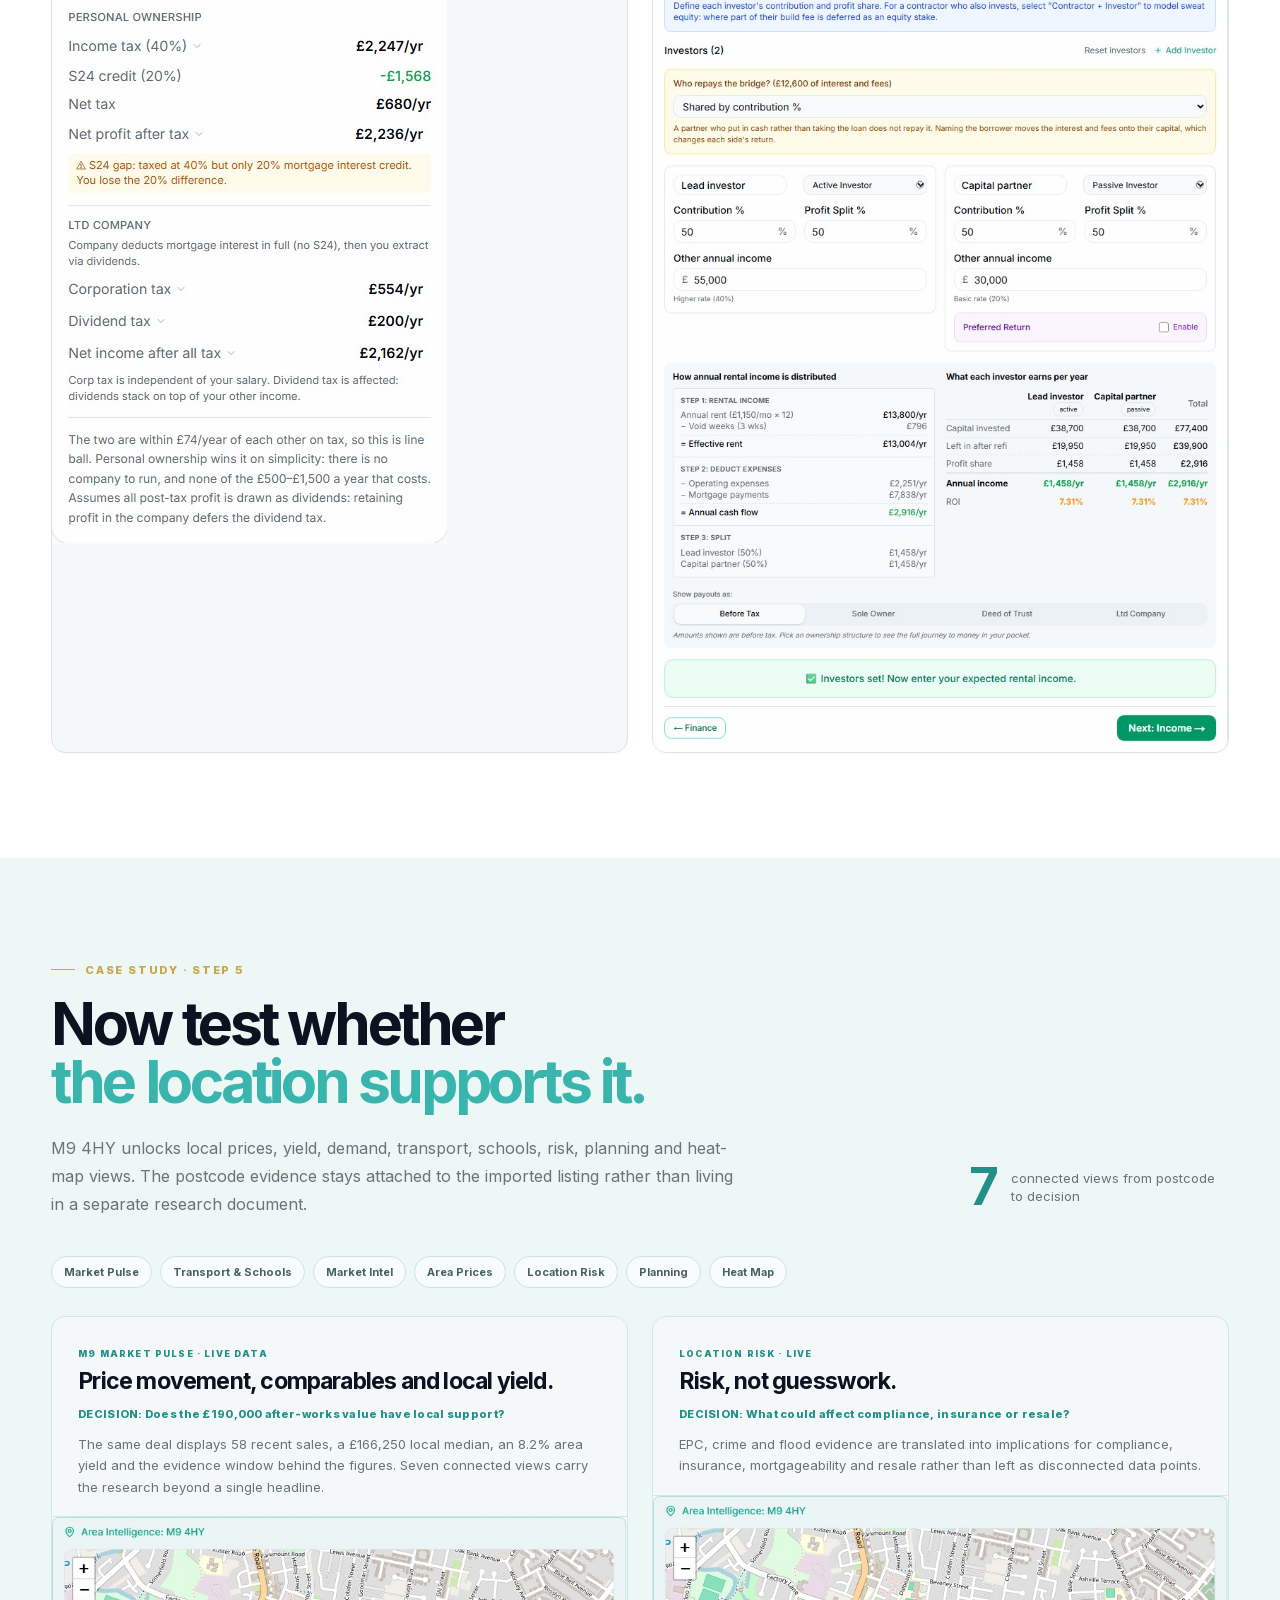
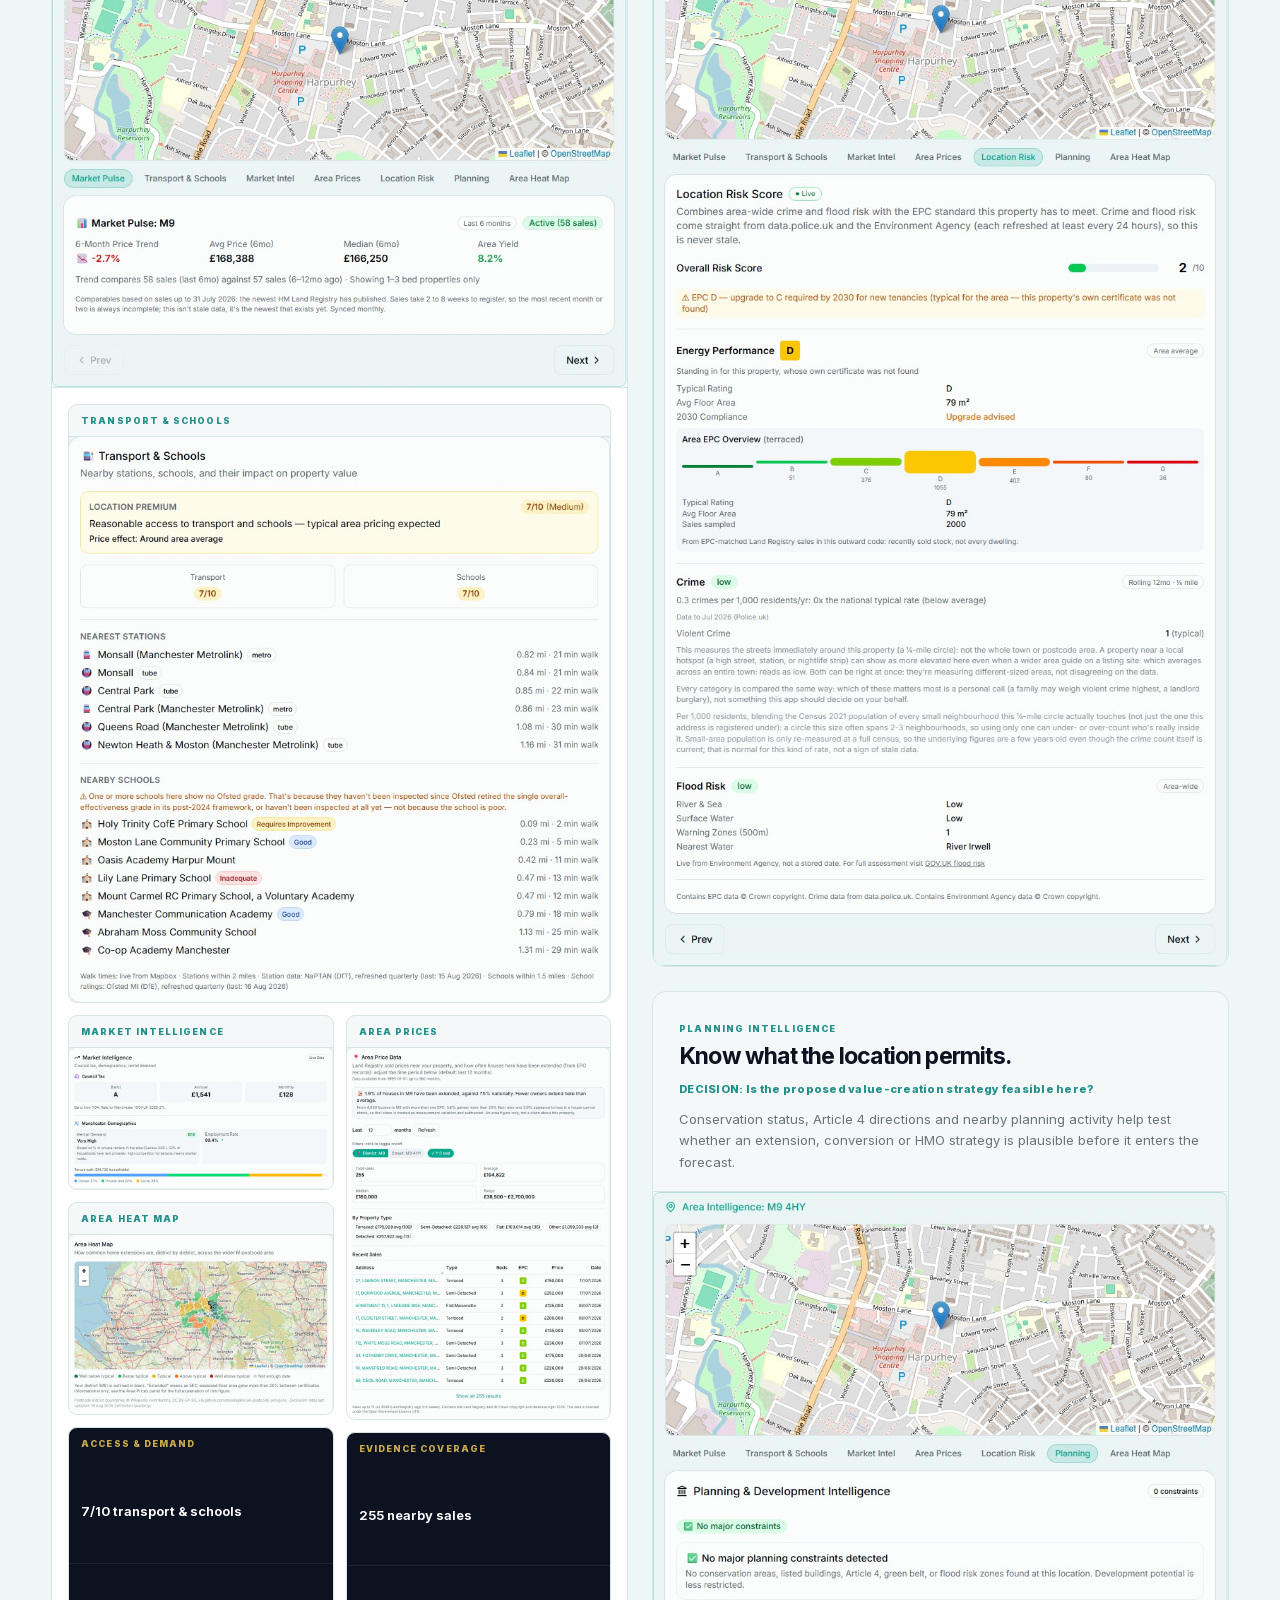
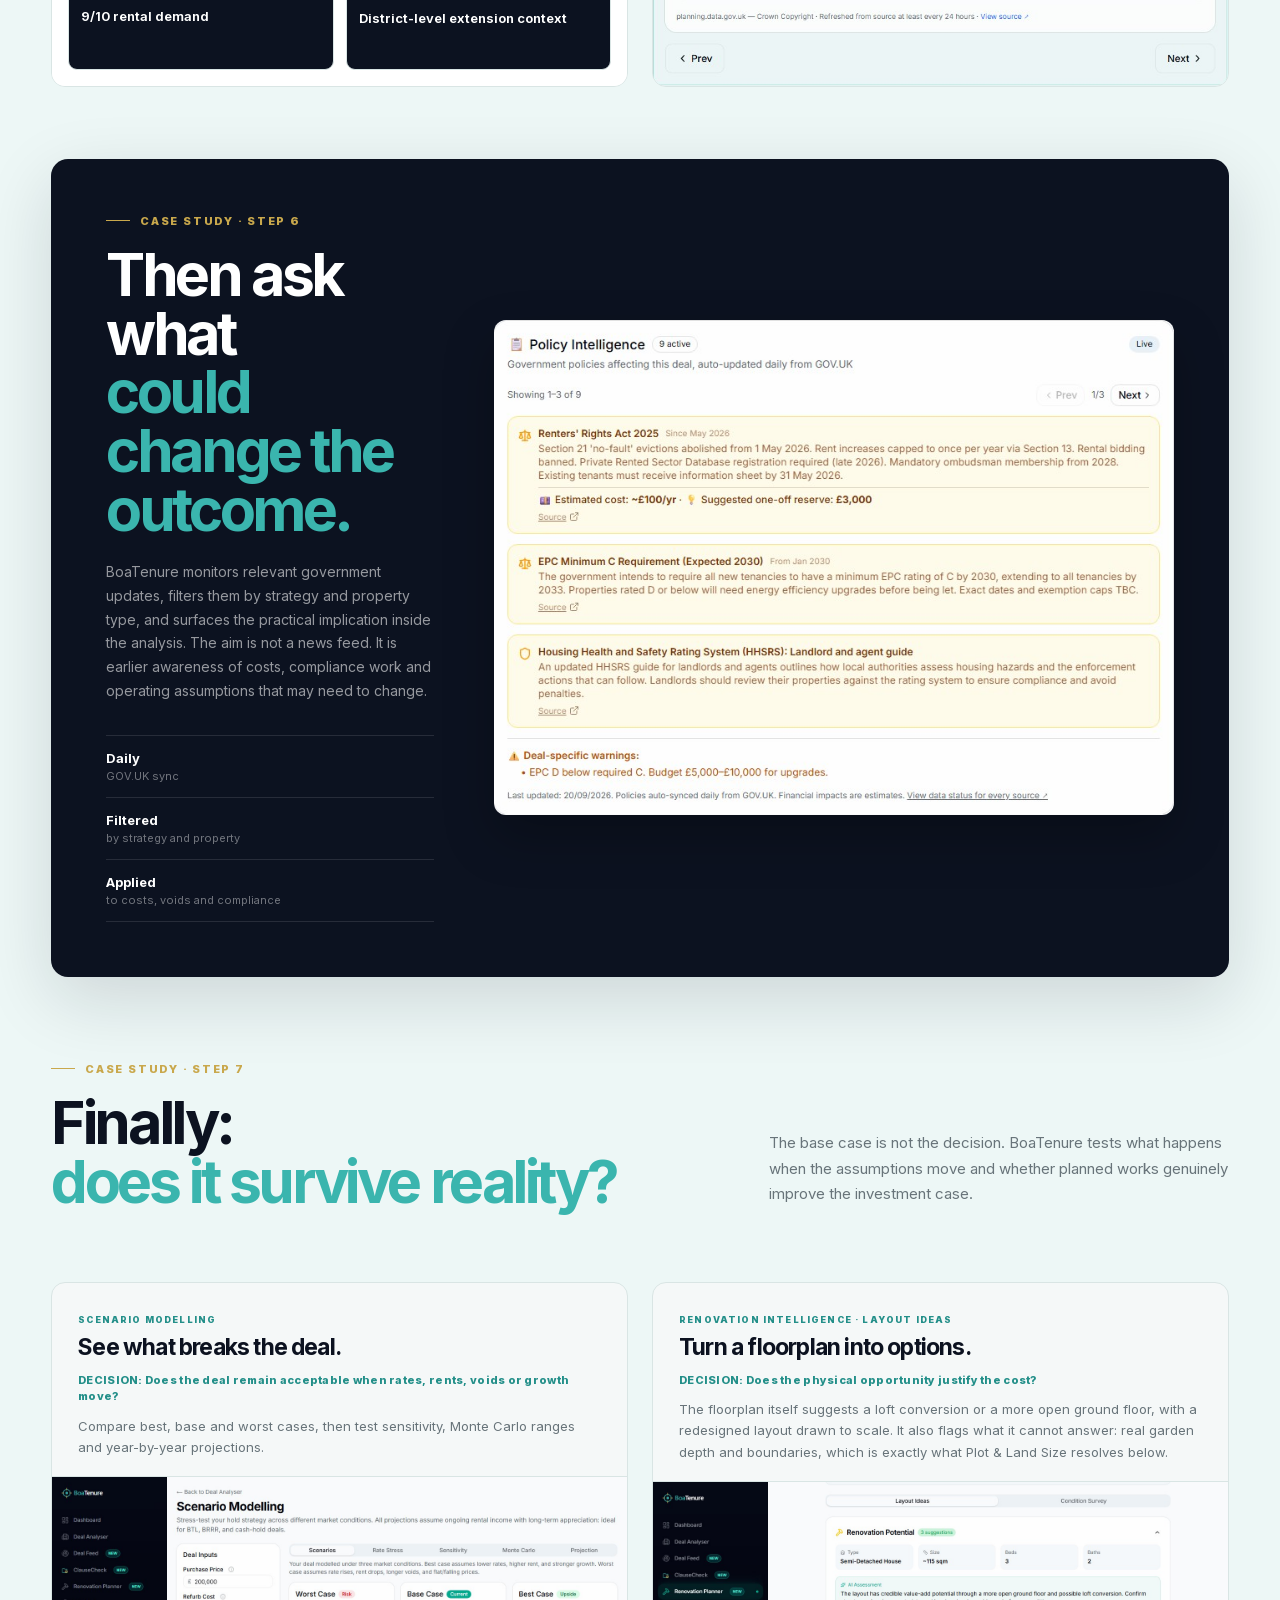
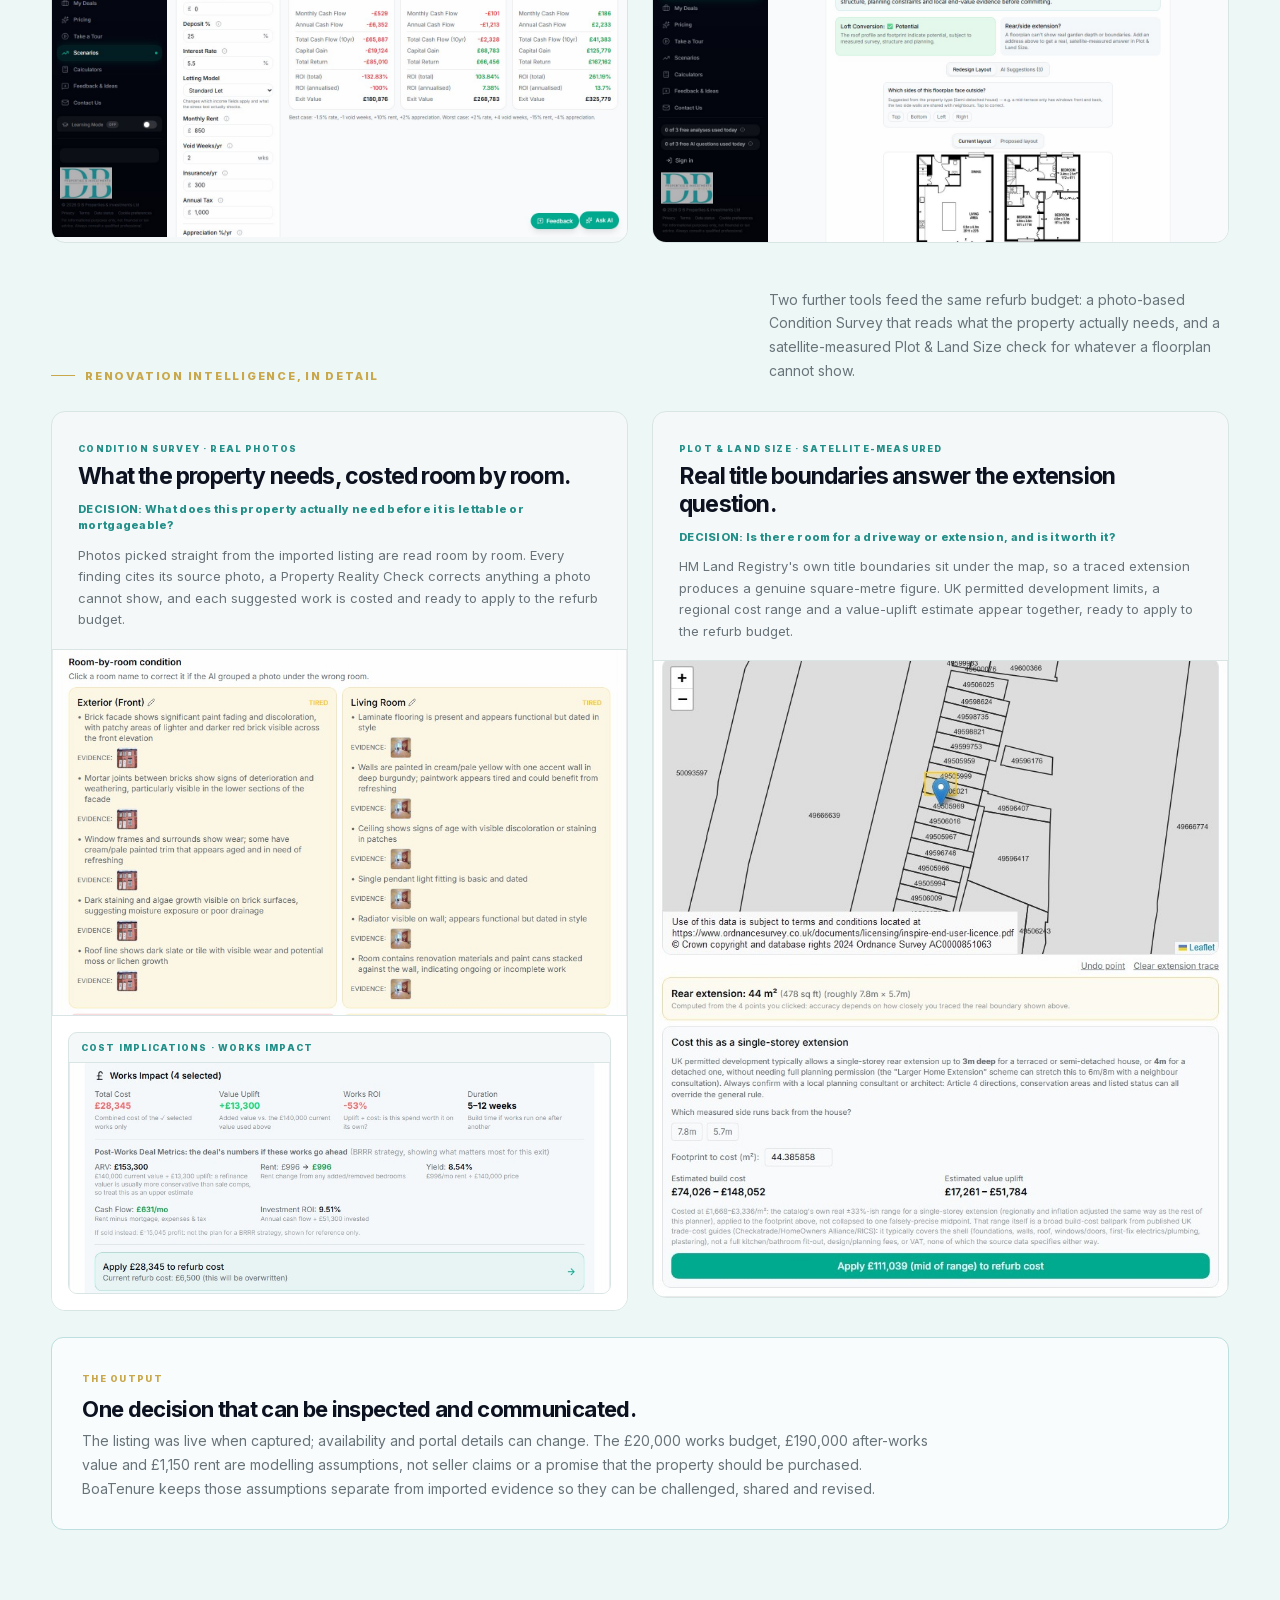
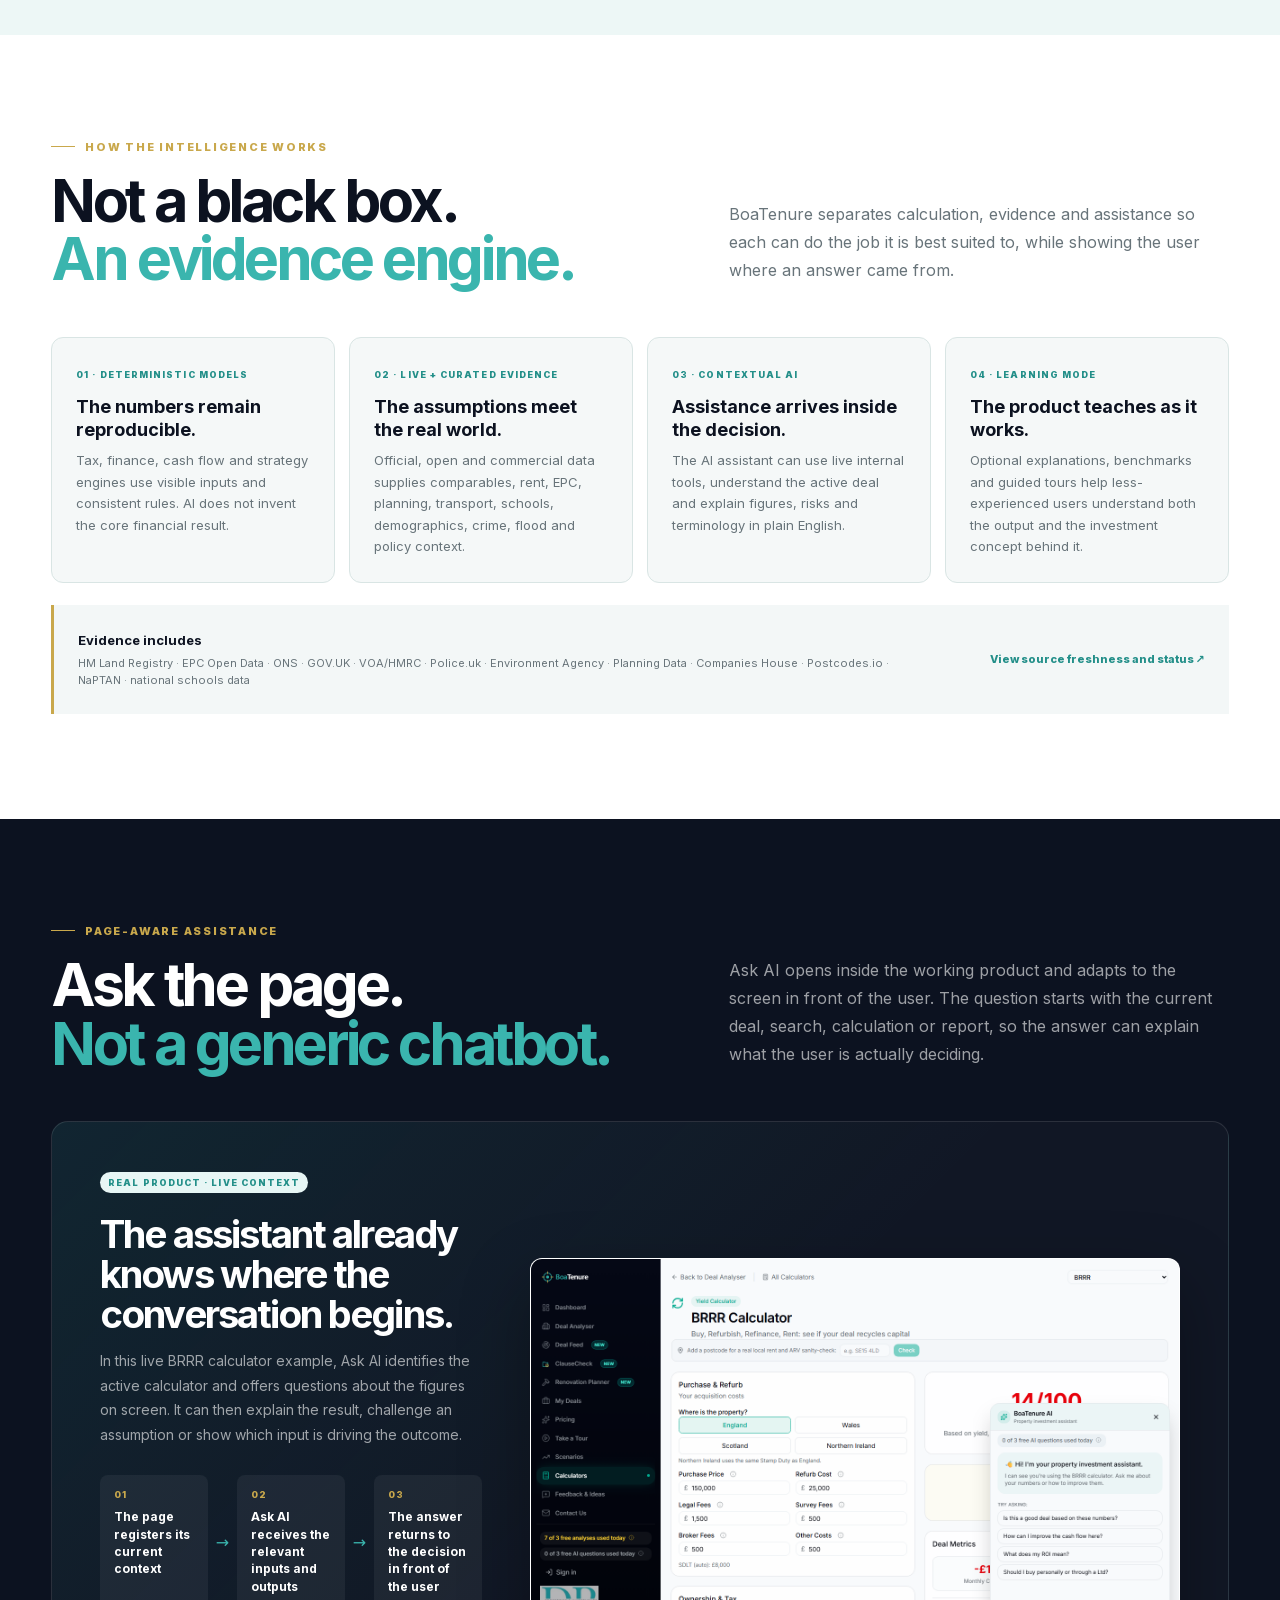
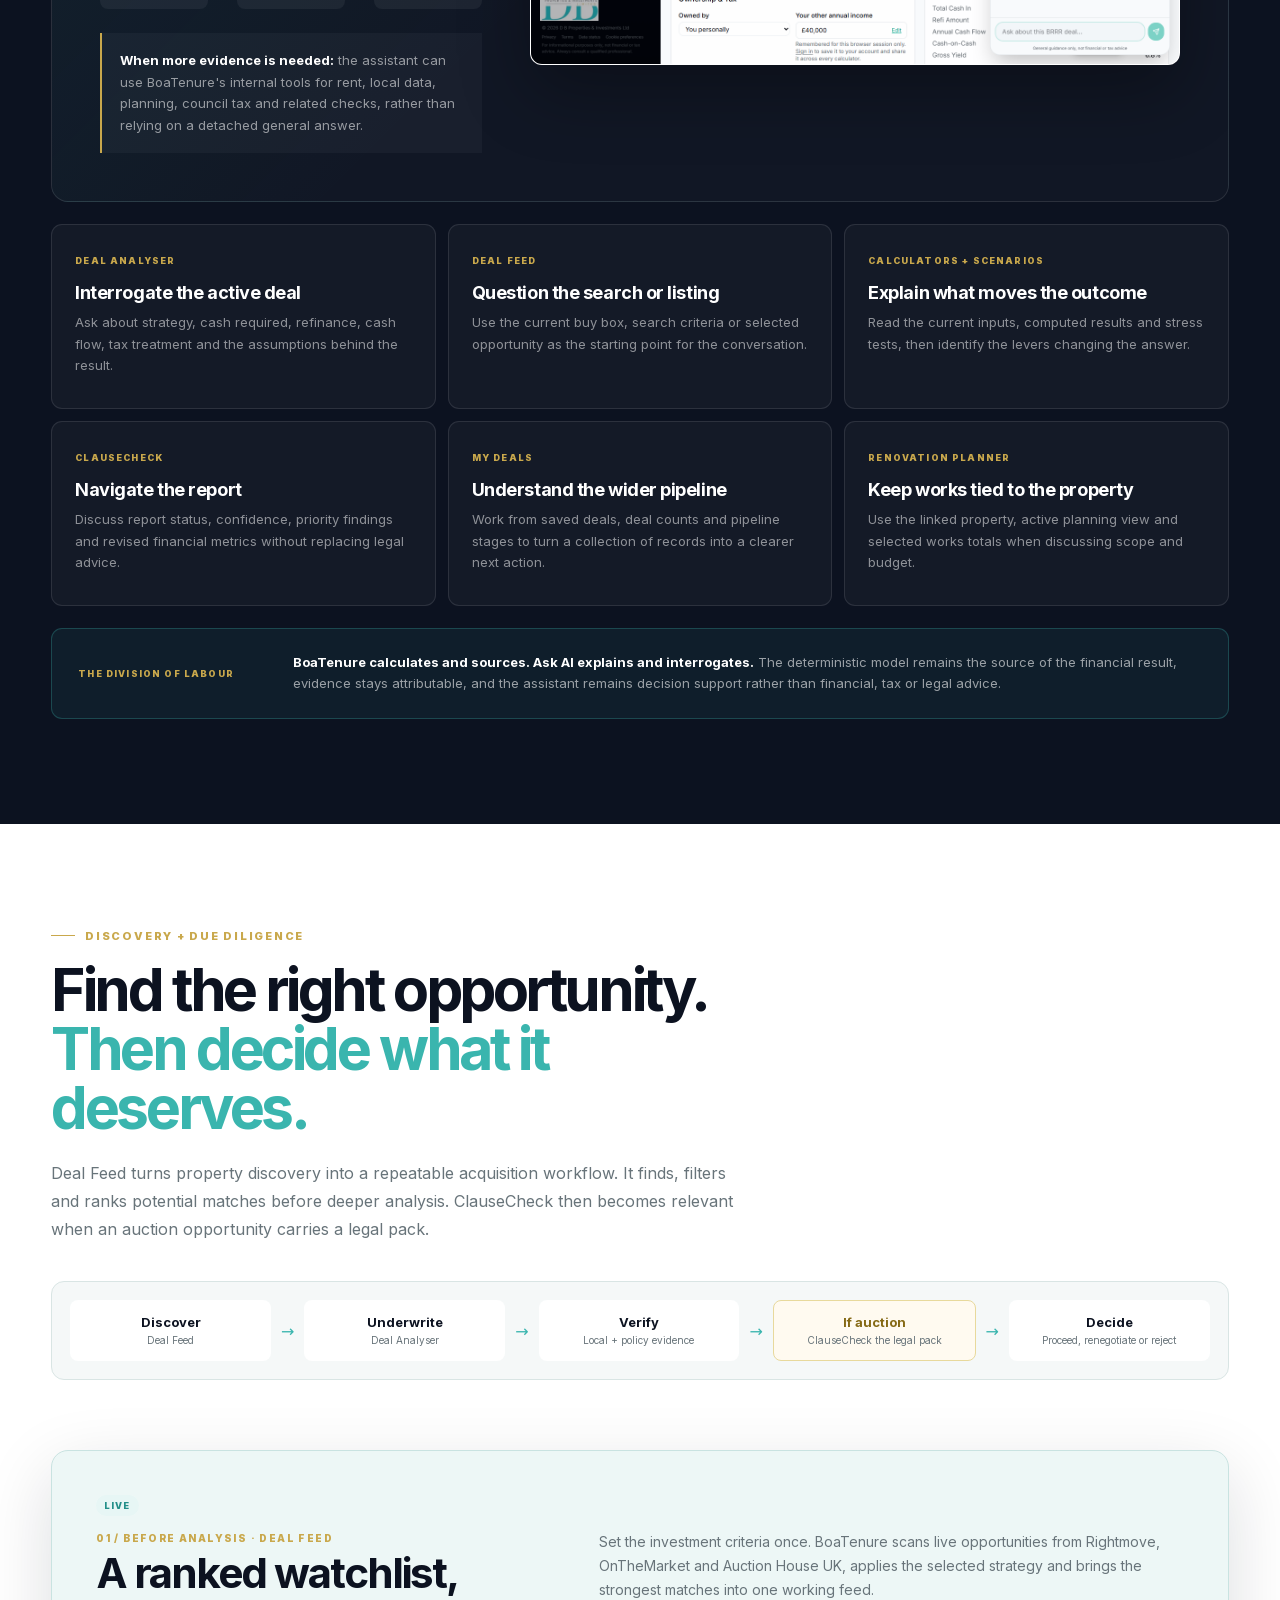
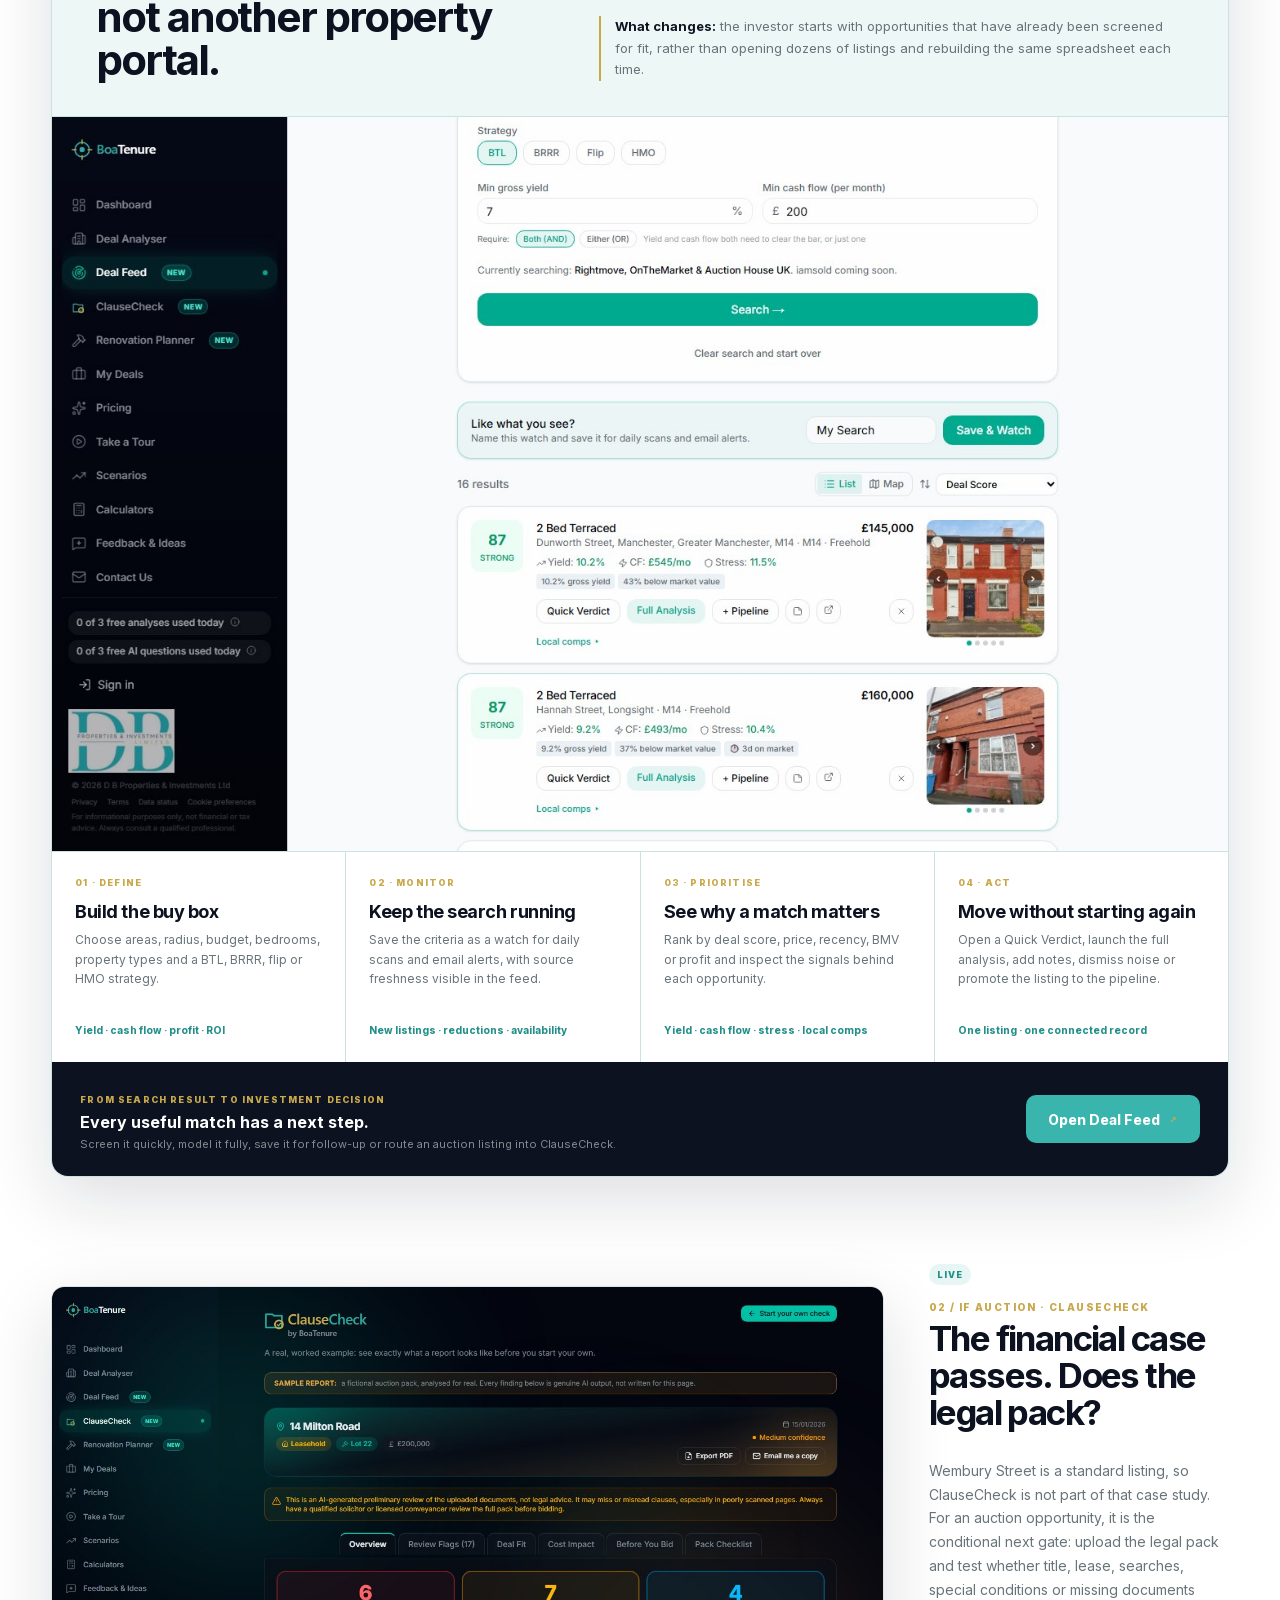
==== commit 2daf8fca: "Match Condition Survey and Plot & Land Size card heights Drop the itemised kitchen/bathroom costing " ====
--- a/index.html
+++ b/index.html
@@ -333,12 +333,8 @@
               <img src="assets/screens/condition-survey-findings.jpg" width="864" height="550" alt="BoaTenure Condition Survey showing tired-rated Exterior and Living Room findings, each citing a source photo">
             </button>
             <div class="reno-extra-shots">
-              <button class="reno-extra-shot image-button" type="button" data-lightbox="assets/screens/condition-survey-suggestions.jpg" data-caption="Costed recommended works with photo evidence">
-                <span>COSTED RECOMMENDED WORKS</span>
-                <img src="assets/screens/condition-survey-suggestions.jpg" width="864" height="510" alt="BoaTenure Condition Survey recommended kitchen and bathroom works with cost ranges and evidence">
-              </button>
               <button class="reno-extra-shot image-button" type="button" data-lightbox="assets/screens/condition-survey-impact.jpg" data-caption="Works Impact, deal metrics and apply to refurb cost">
-                <span>WORKS IMPACT → APPLY TO REFURB</span>
+                <span>COST IMPLICATIONS · WORKS IMPACT</span>
                 <img src="assets/screens/condition-survey-impact.jpg" width="864" height="367" alt="BoaTenure Condition Survey Works Impact summary applying the costed total to the deal's refurb budget">
               </button>
             </div>
@@ -352,7 +348,7 @@
               <p>HM Land Registry's own title boundaries sit under the map, so a traced extension produces a genuine square-metre figure. UK permitted development limits, a regional cost range and a value-uplift estimate appear together, ready to apply to the refurb budget.</p>
             </div>
             <button class="image-button" type="button" data-lightbox="assets/screens/plot-land-size.jpg" data-caption="Plot & Land Size: a traced rear extension against real title boundaries">
-              <img src="assets/screens/plot-land-size.jpg" width="814" height="1104" alt="BoaTenure Plot and Land Size showing a traced rear extension against HM Land Registry title boundaries, with permitted development guidance and costed value uplift">
+              <img src="assets/screens/plot-land-size.jpg" width="814" height="901" alt="BoaTenure Plot and Land Size showing a traced rear extension against HM Land Registry title boundaries, with permitted development guidance and costed value uplift">
             </button>
           </article>
         </div>
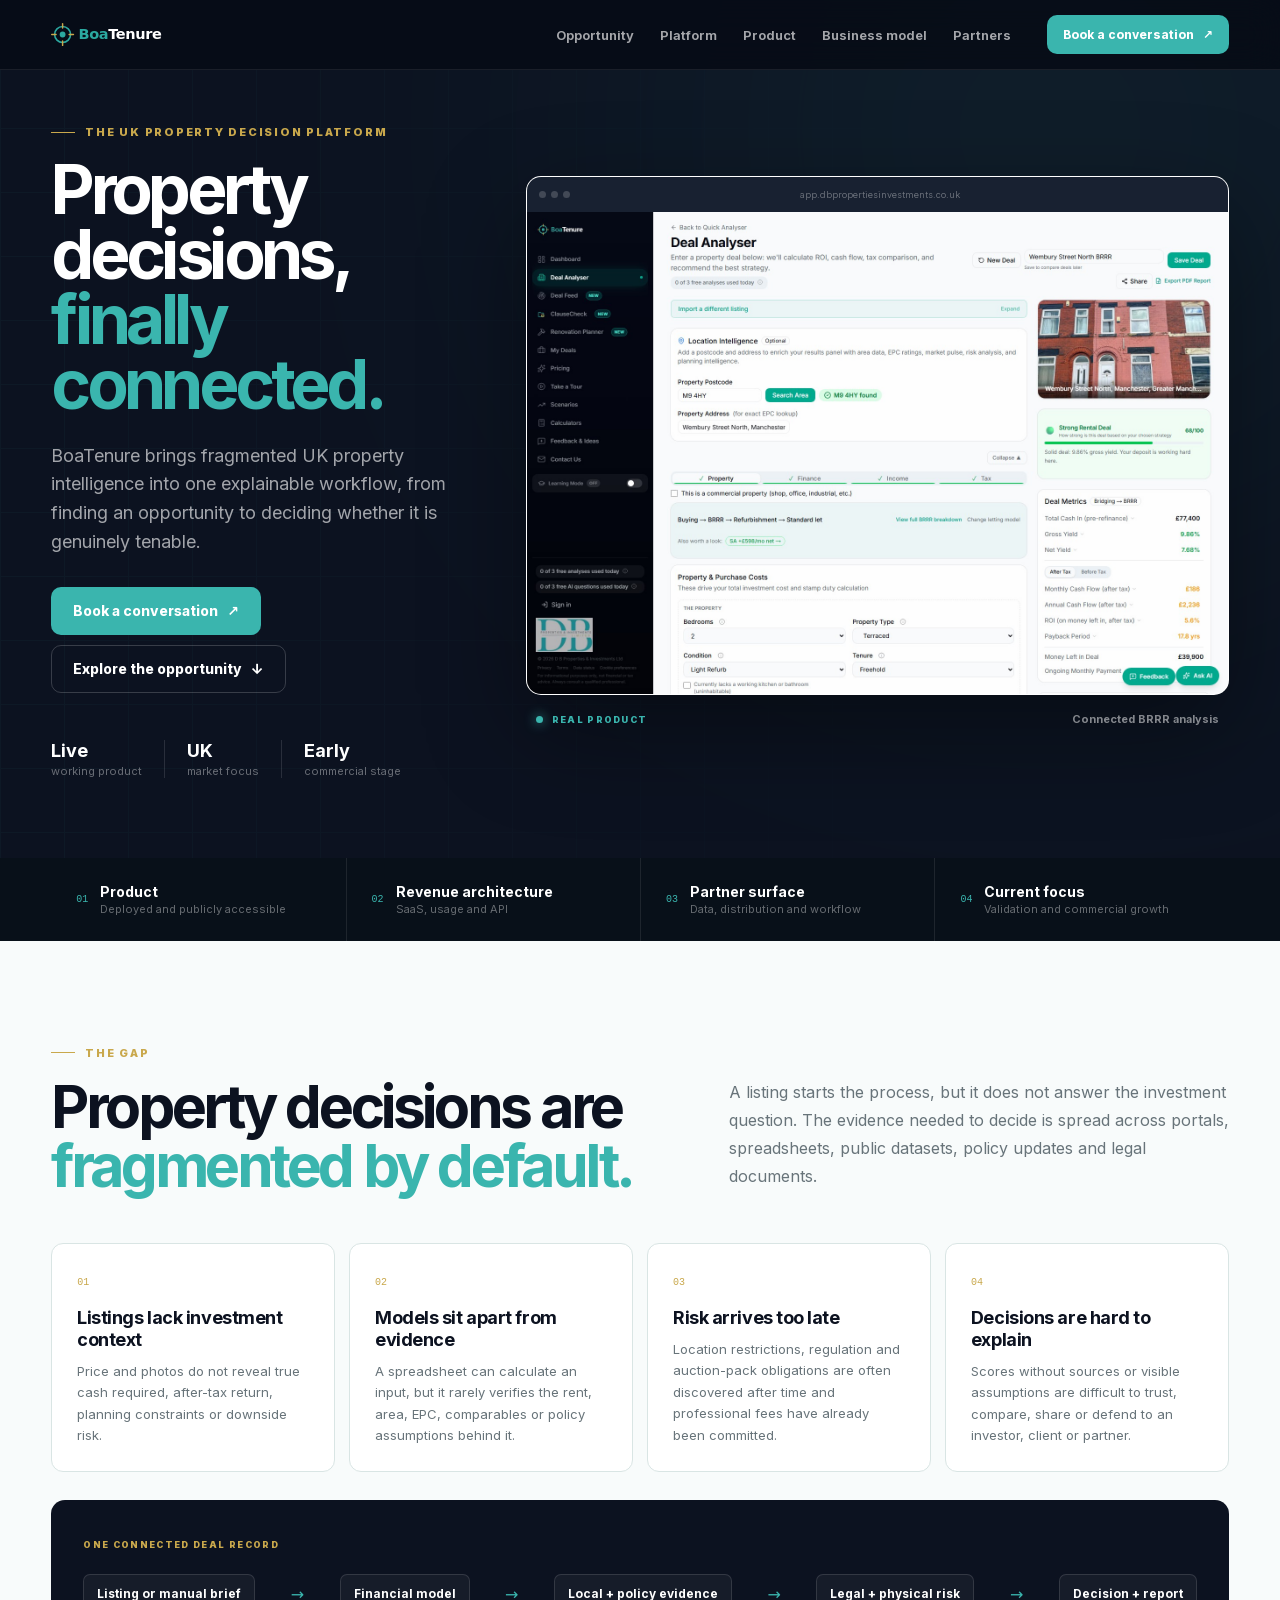
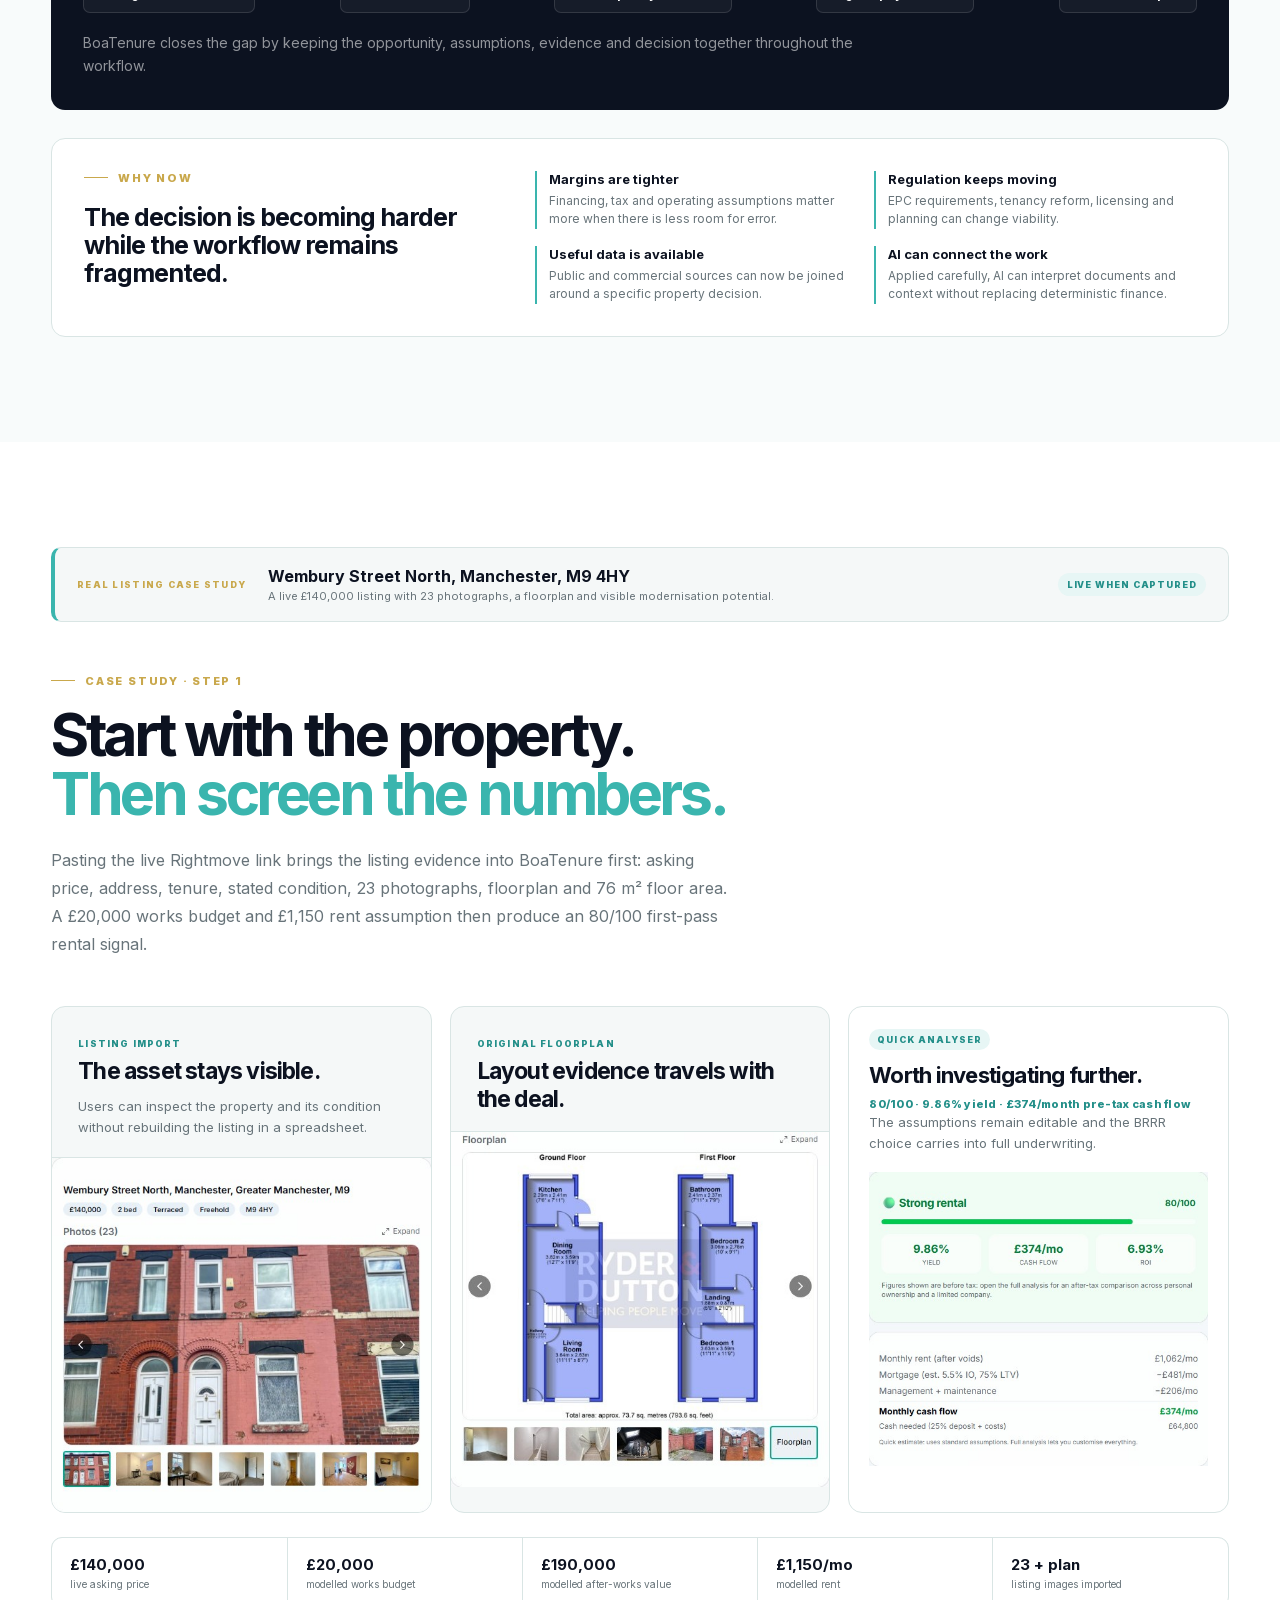
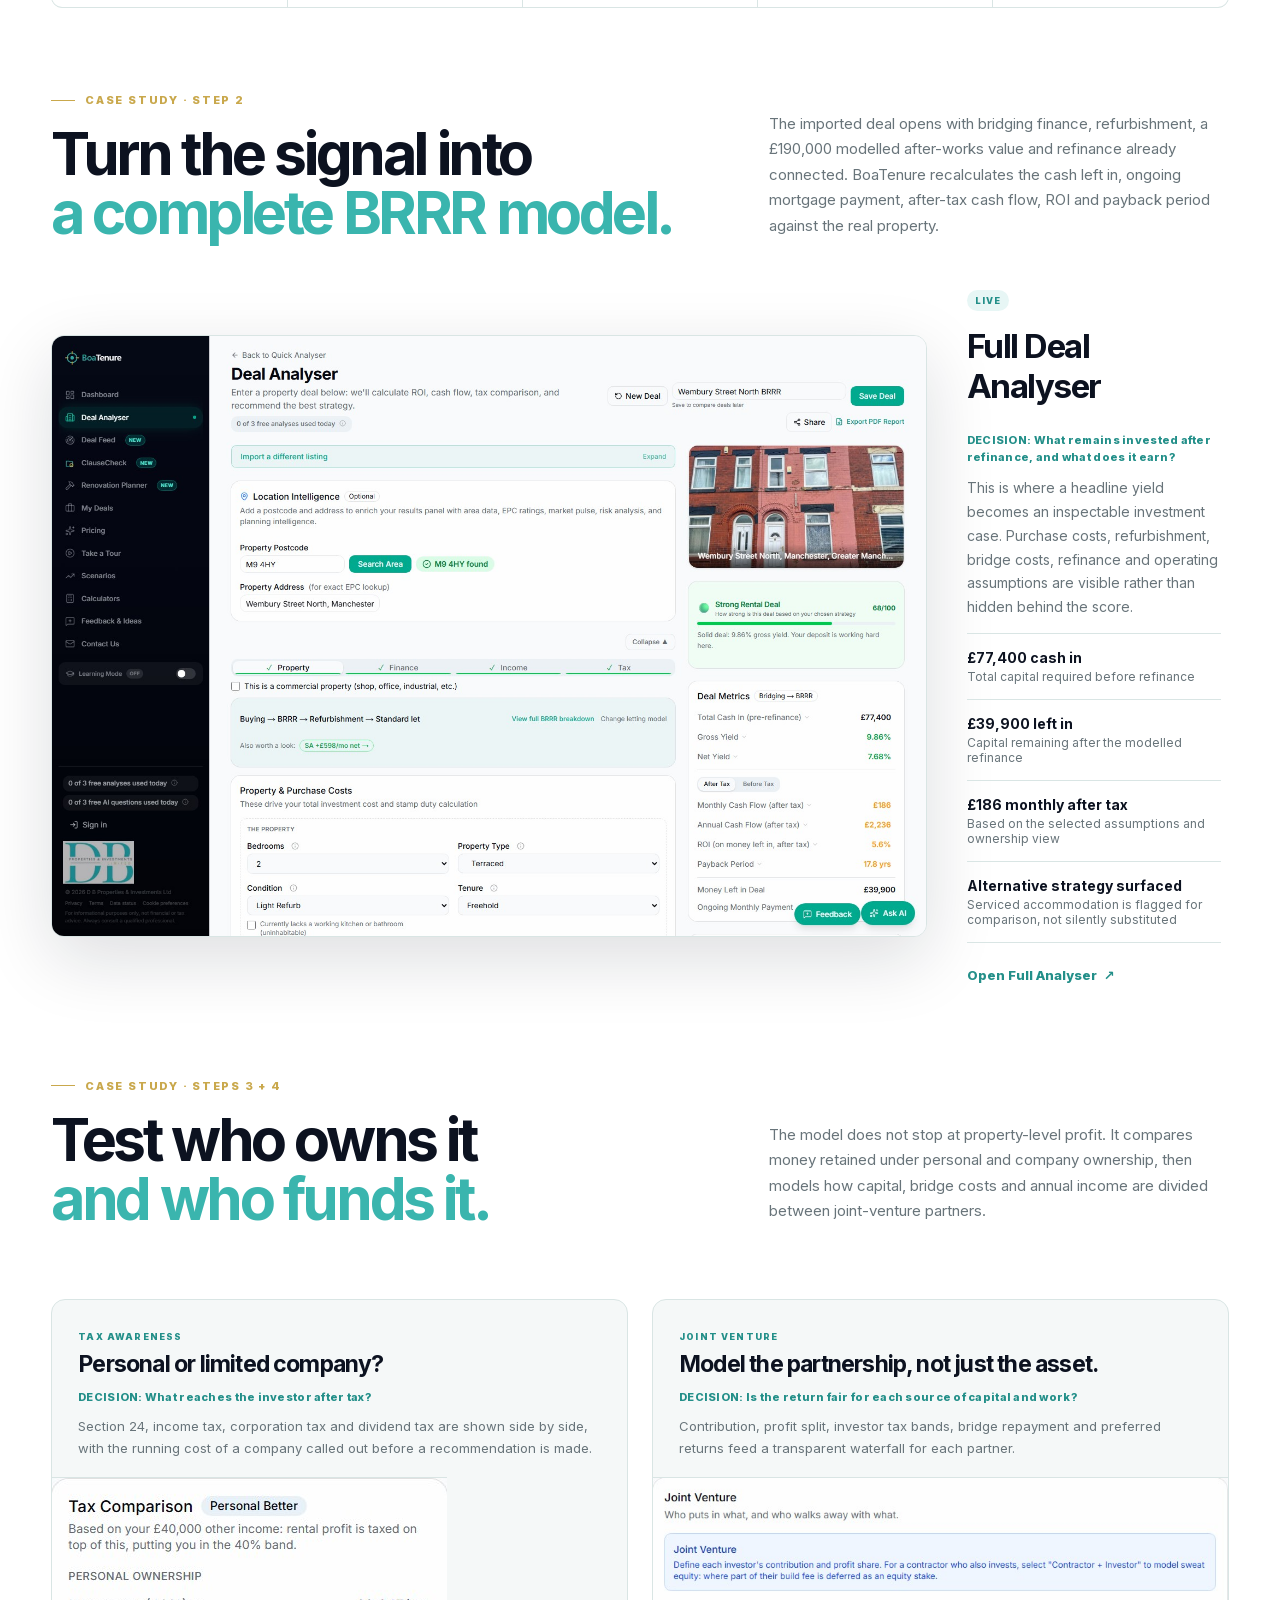
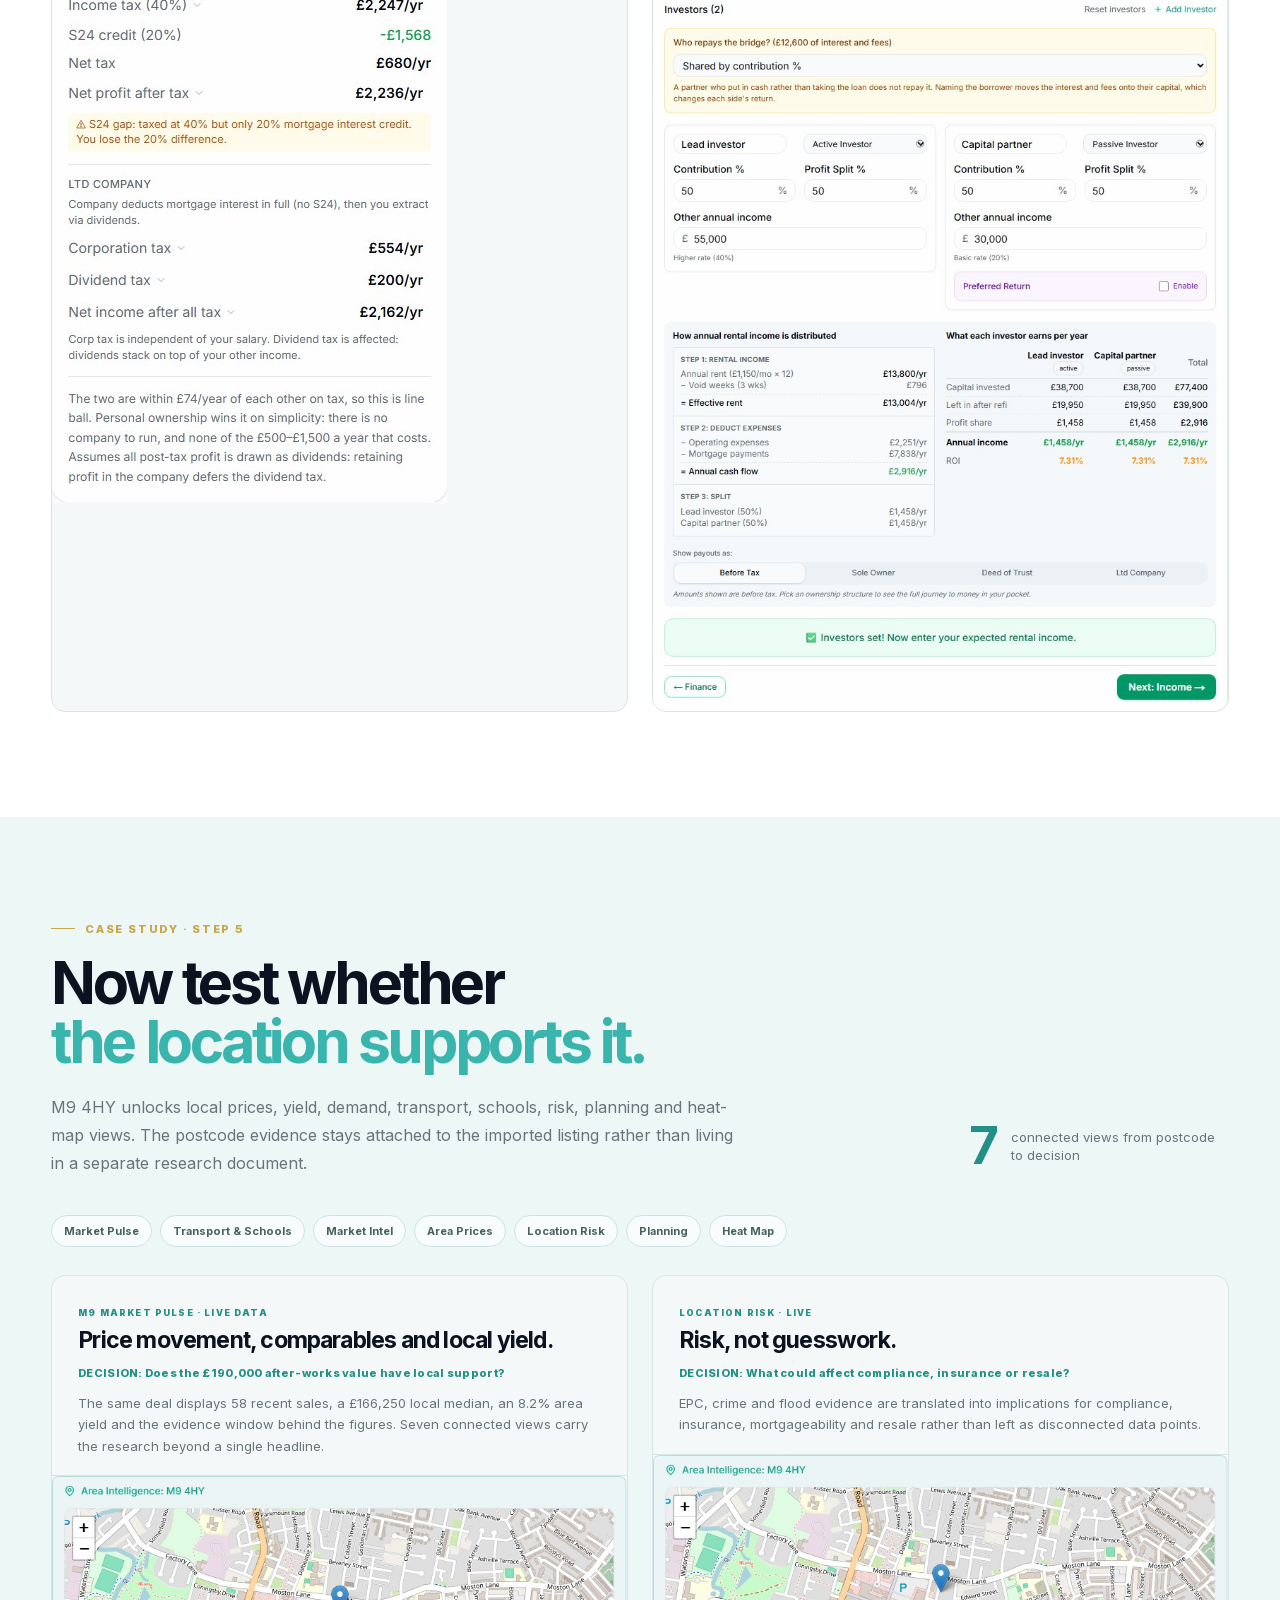
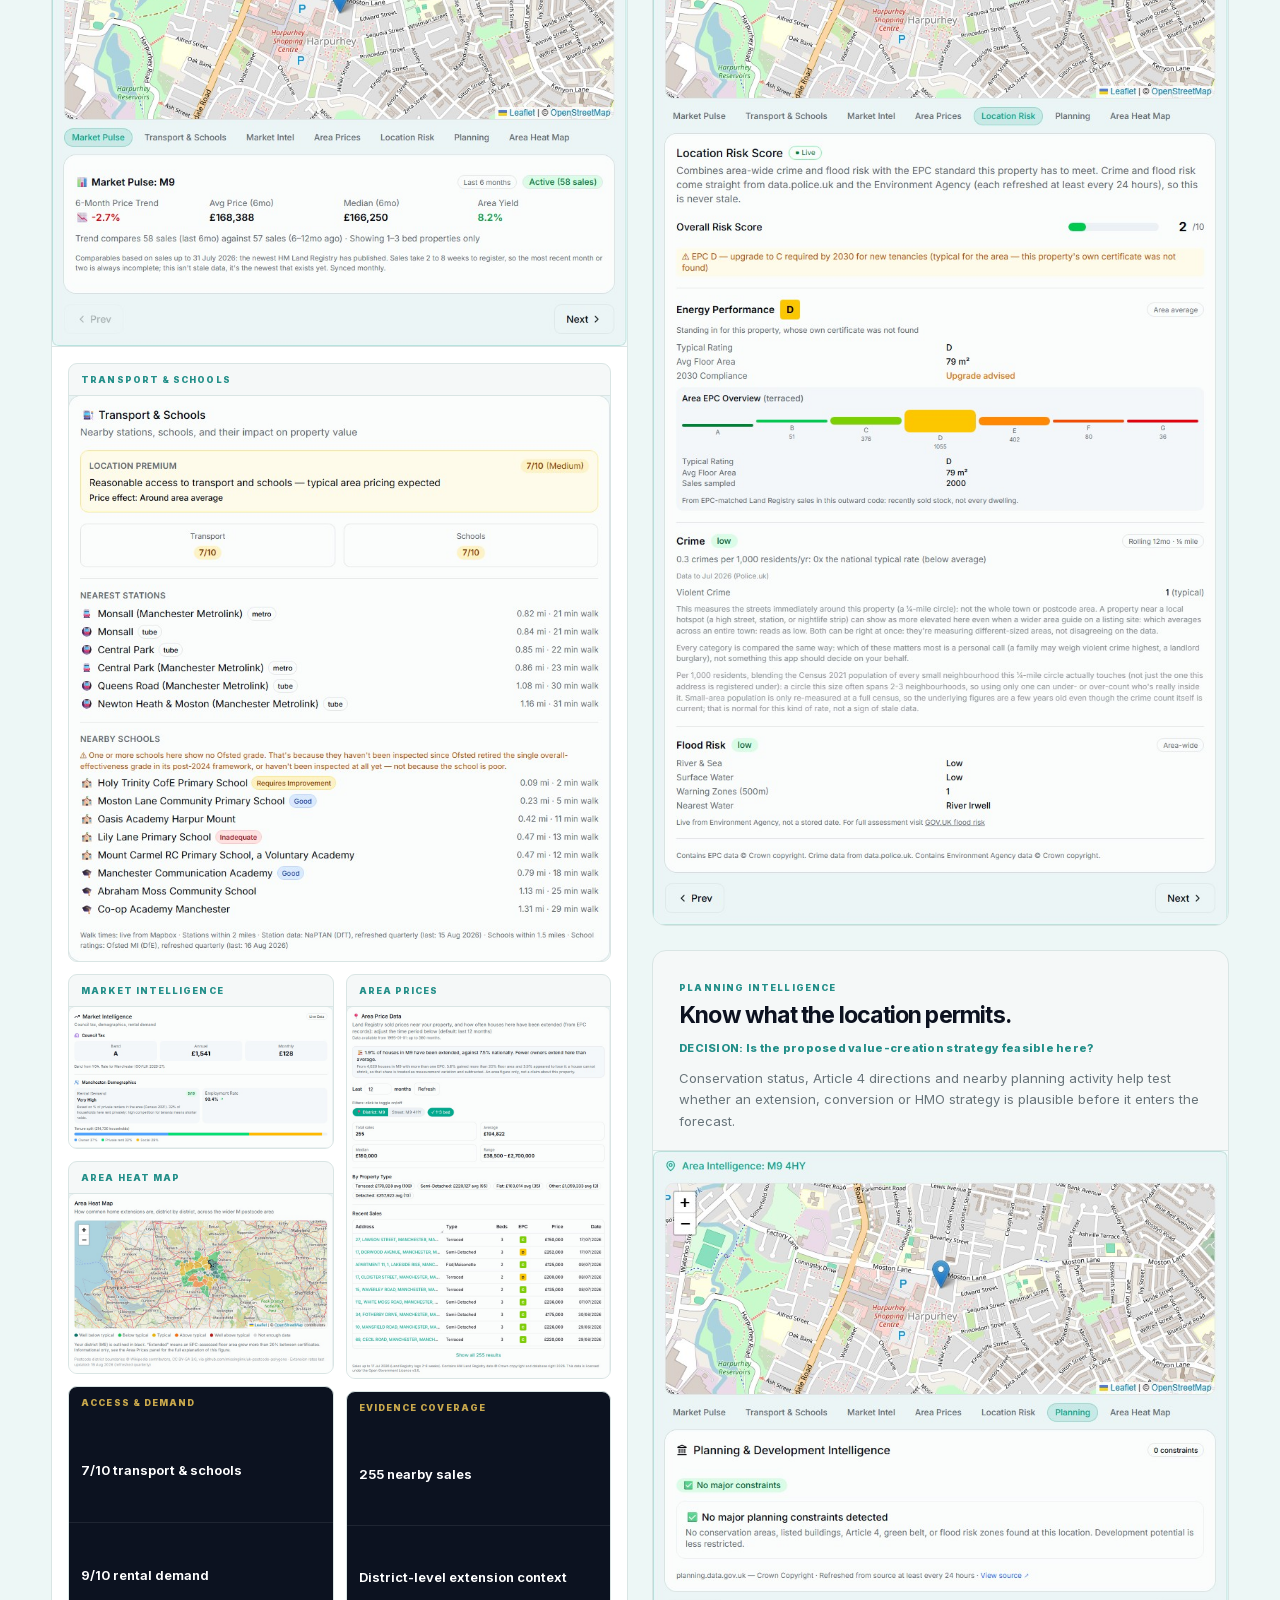
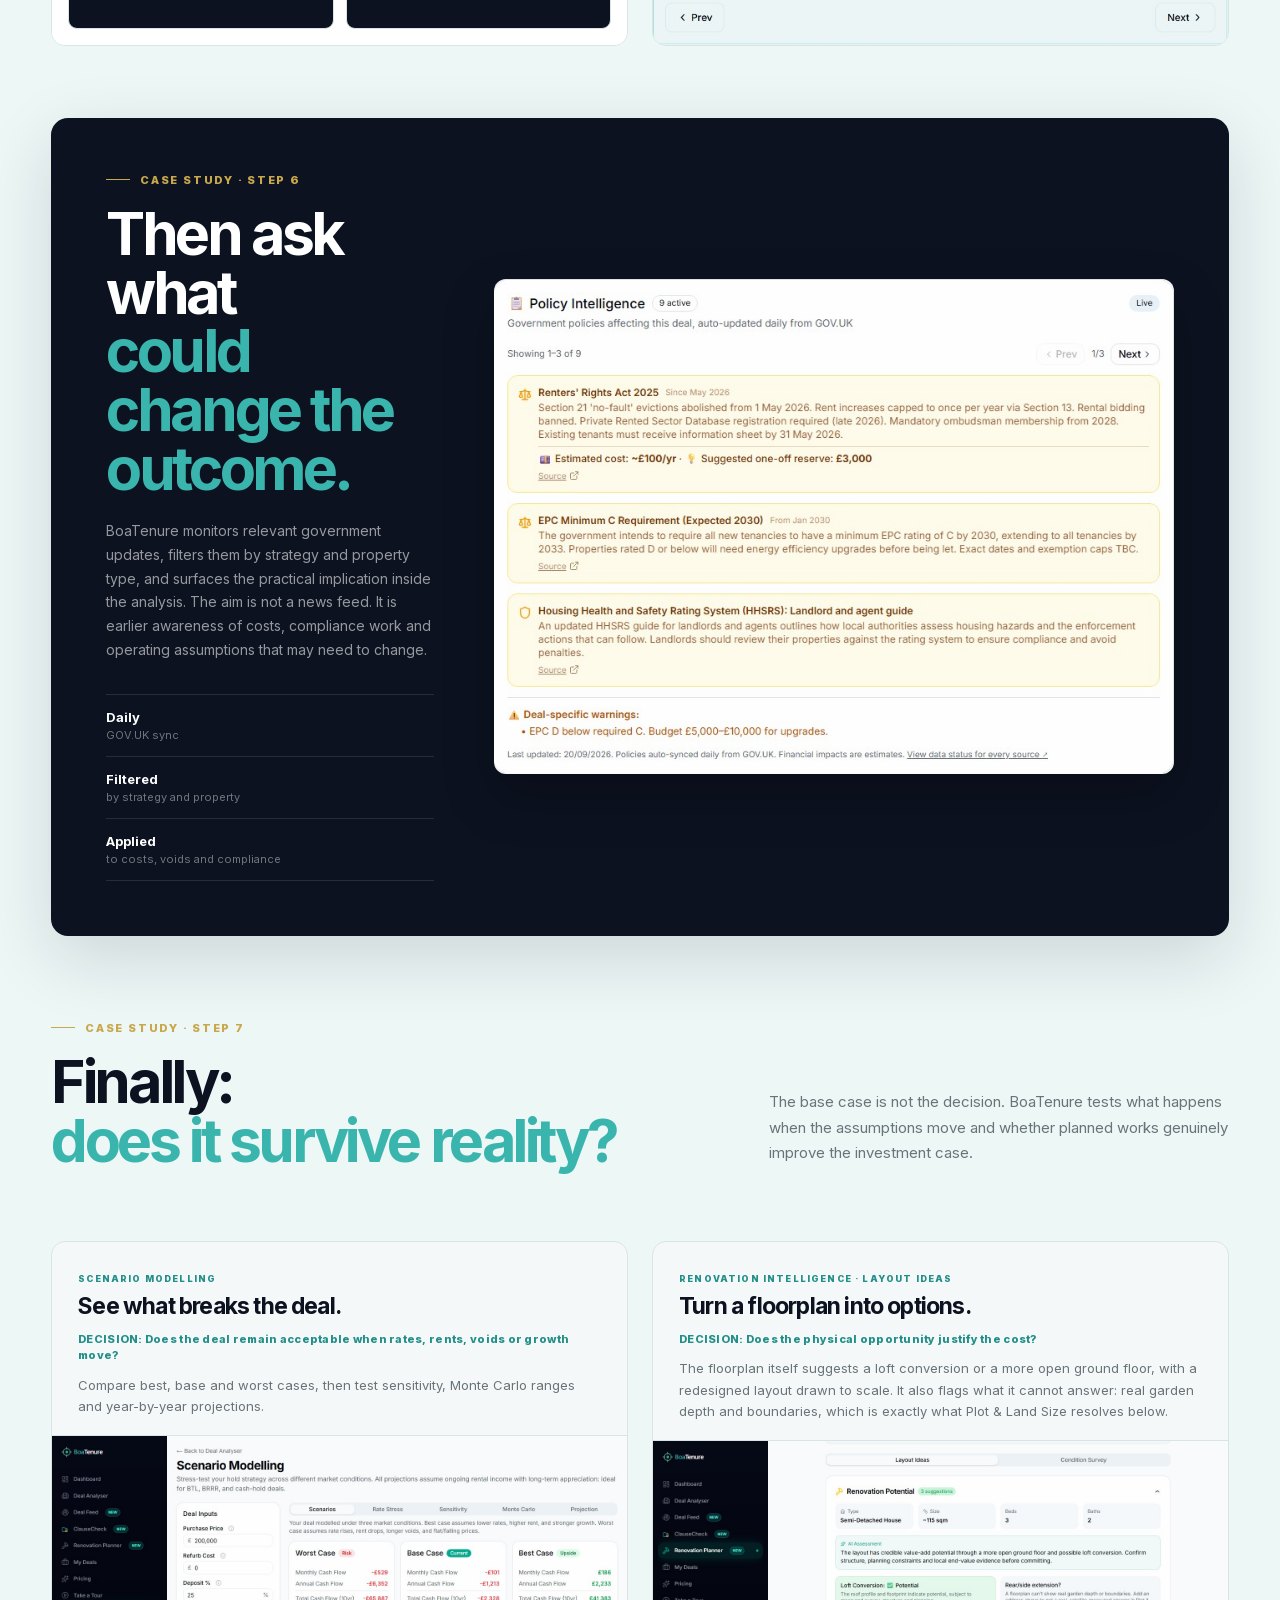
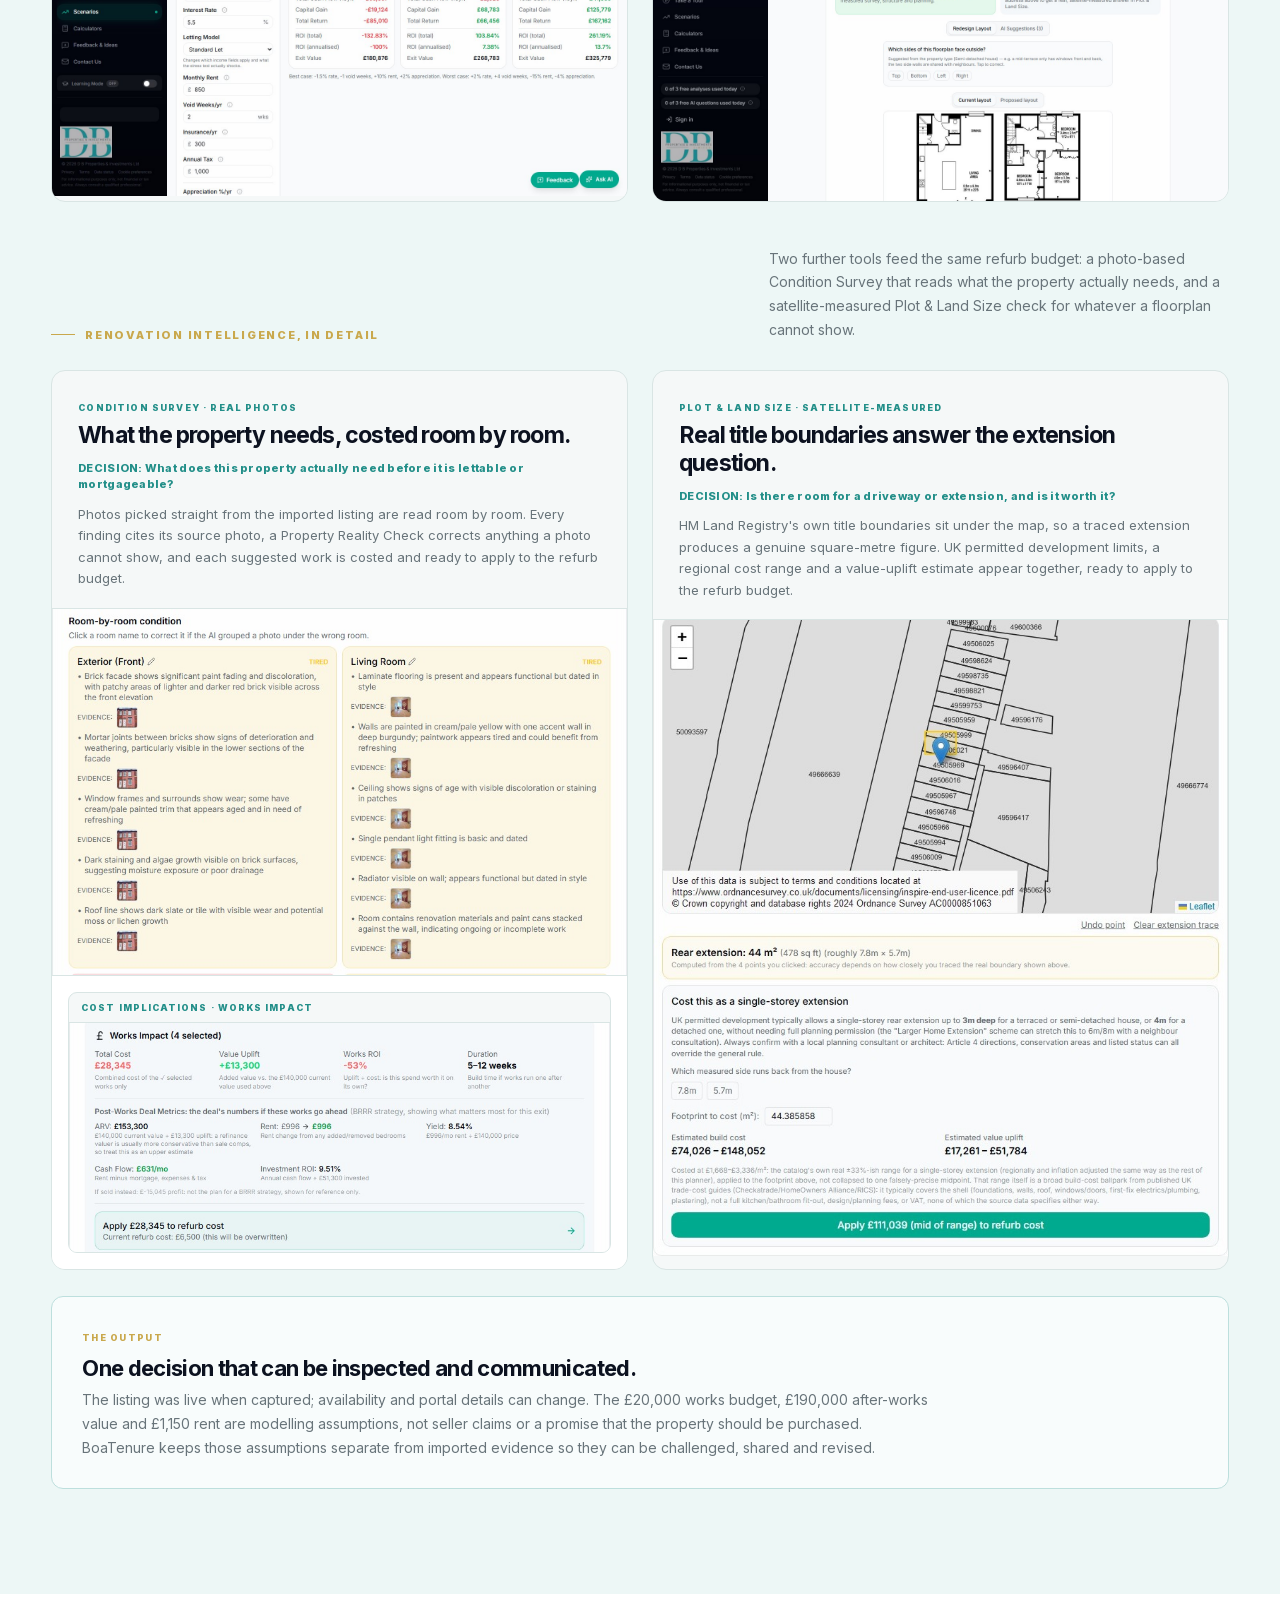
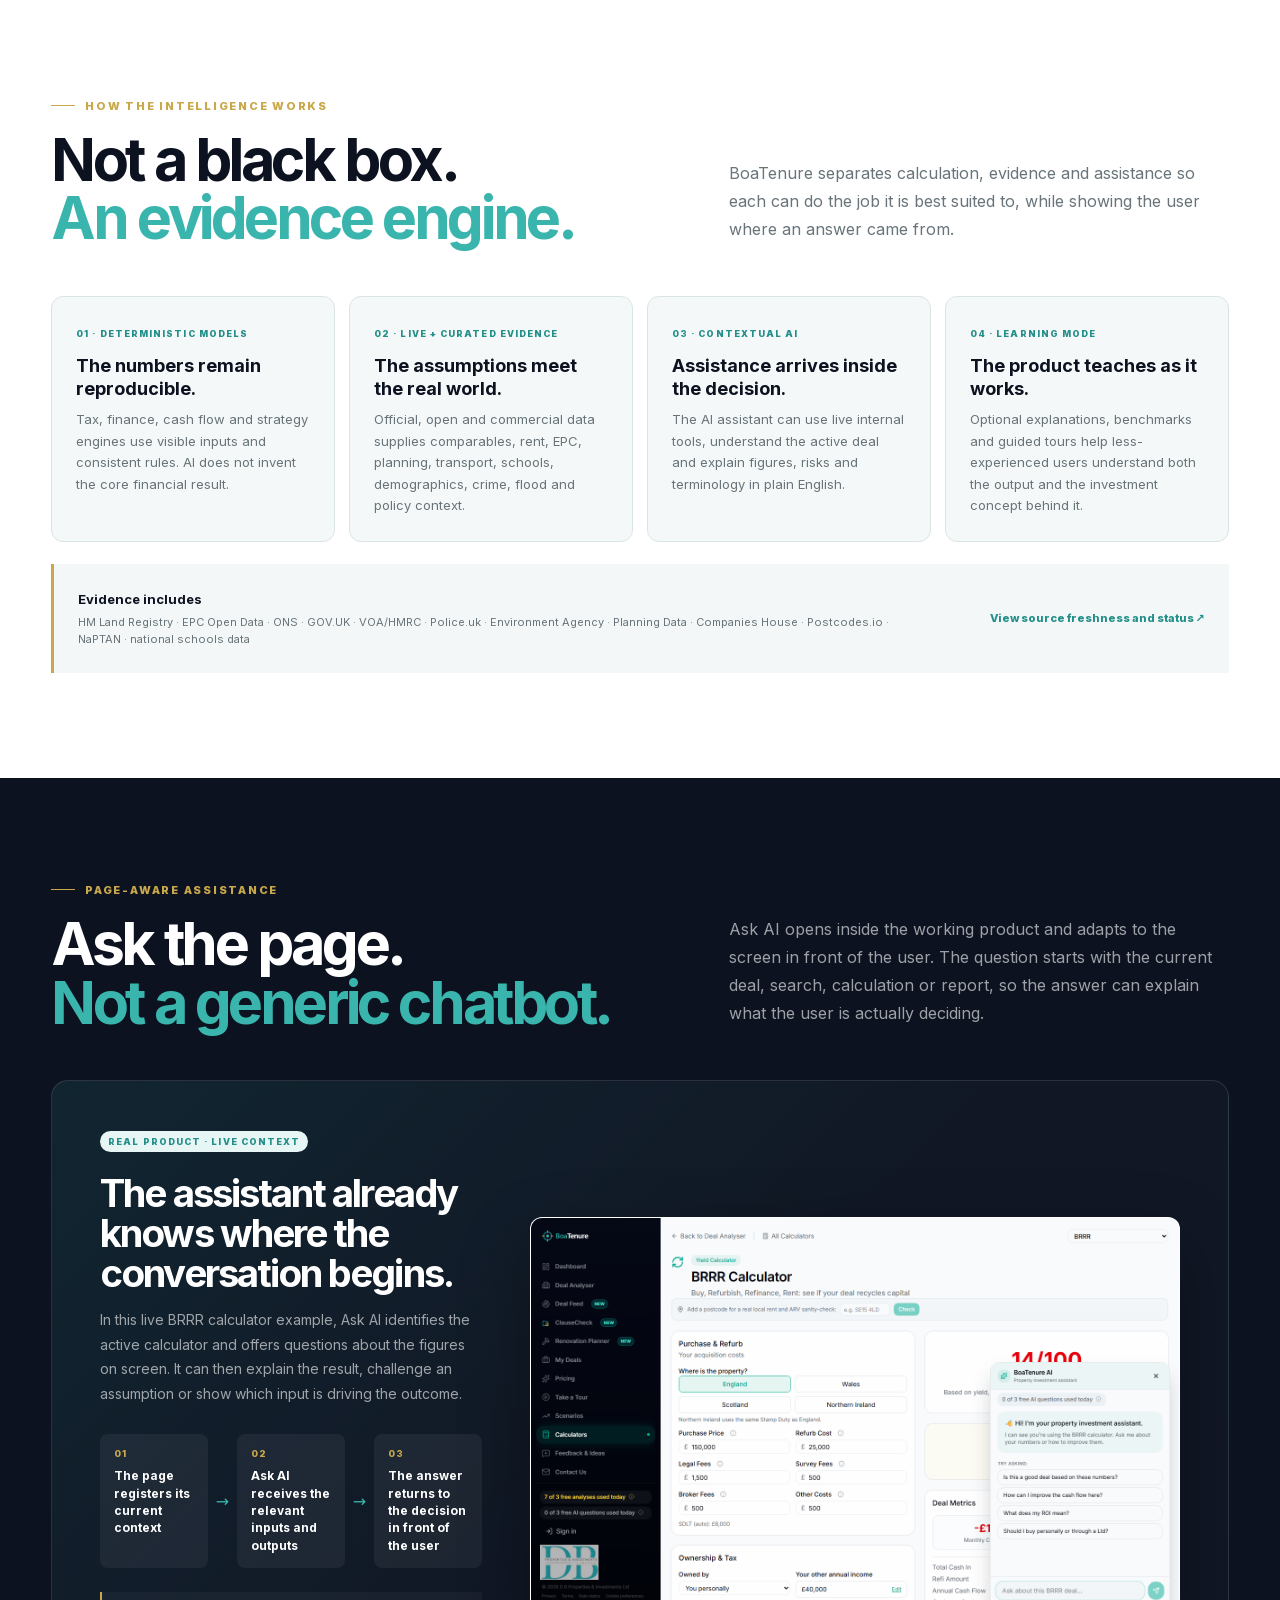
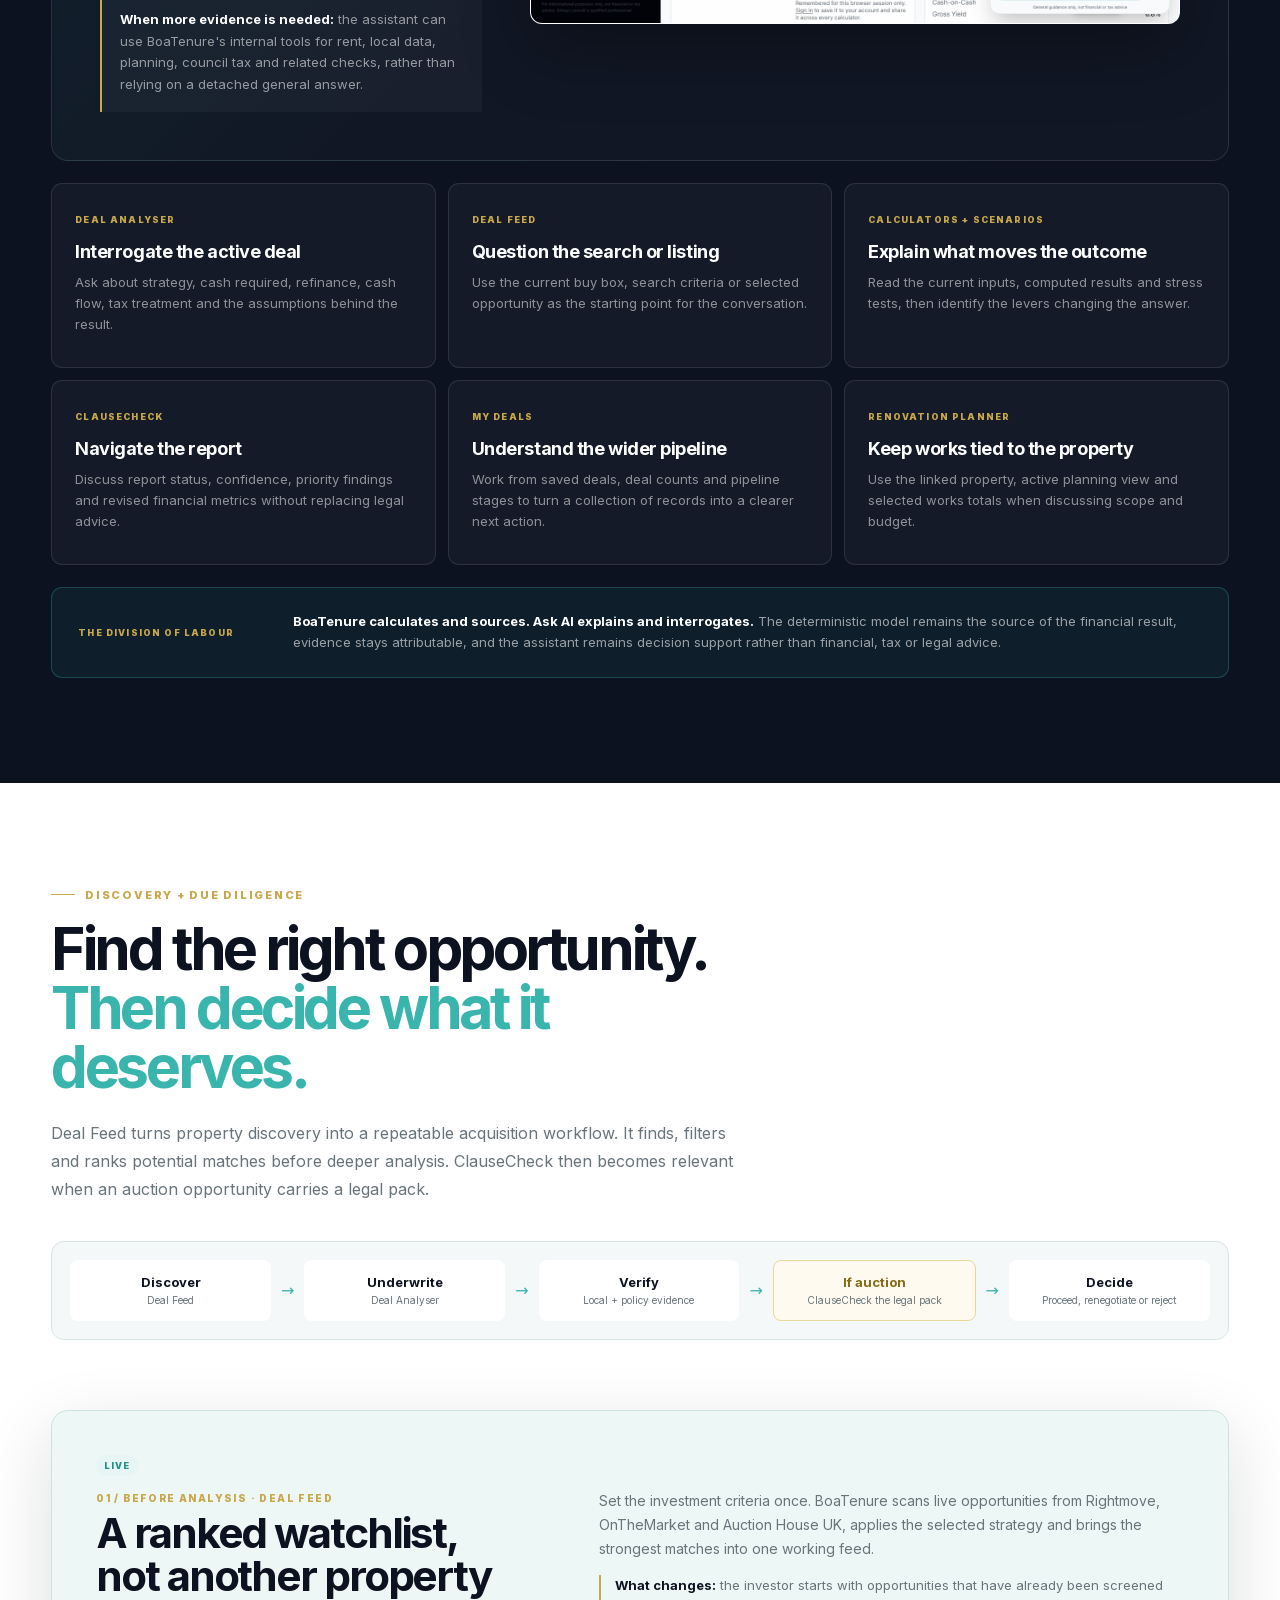
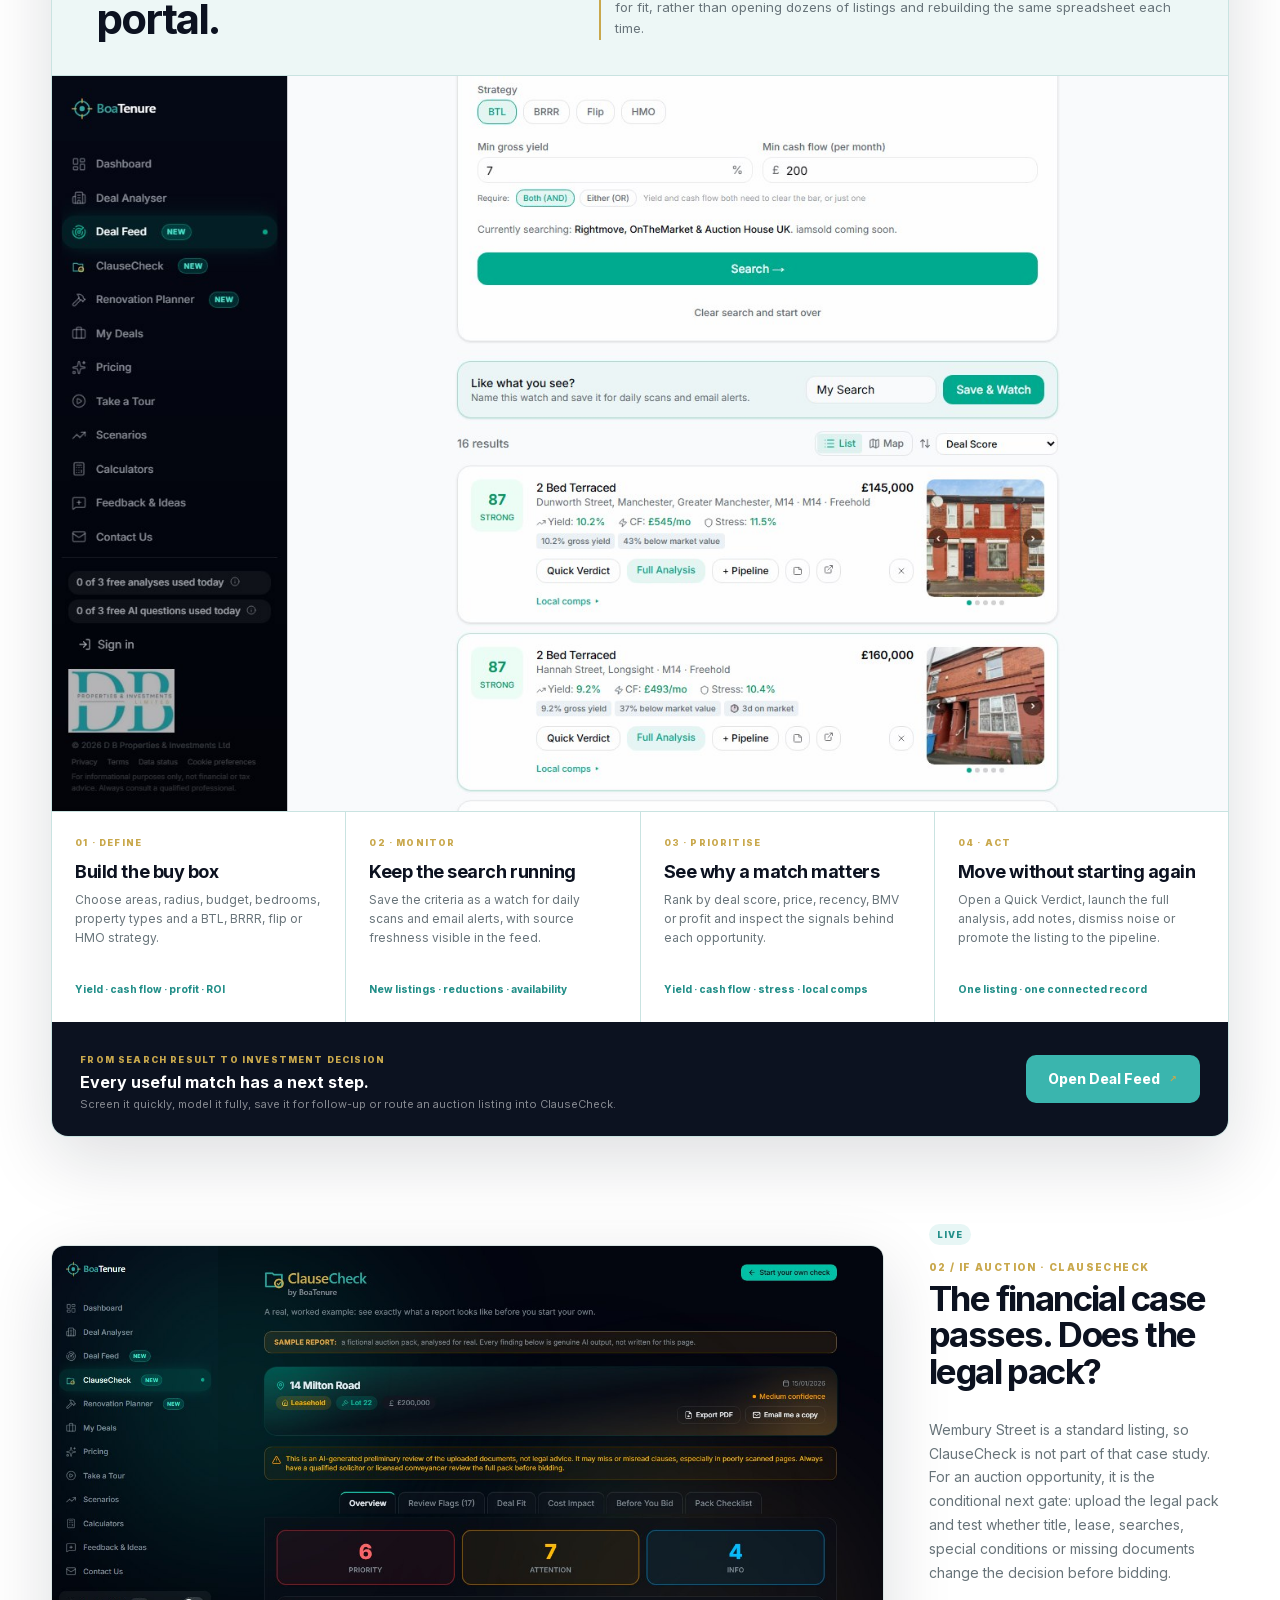
==== commit 50dbd5fb: "Match heights of Listing Import, Floorplan and Quick Analyser cards Quick Analyser now shows the rea" ====
--- a/index.html
+++ b/index.html
@@ -120,8 +120,8 @@
           <div class="quick-proof-stack">
             <article class="quick-proof-card">
               <div class="card-heading"><span>ORIGINAL FLOORPLAN</span><h3>Layout evidence travels with the deal.</h3></div>
-              <button class="image-button" type="button" data-lightbox="assets/screens/wembury-floorplan.jpg" data-caption="Original listing floorplan inside BoaTenure">
-                <img src="assets/screens/wembury-floorplan.jpg" width="544" height="606" alt="Original Wembury Street North floorplan displayed inside BoaTenure">
+              <button class="image-button" type="button" data-lightbox="assets/screens/wembury-floorplan.jpg?v=2" data-caption="Original listing floorplan inside BoaTenure">
+                <img src="assets/screens/wembury-floorplan.jpg?v=2" width="544" height="511" alt="Original Wembury Street North floorplan displayed inside BoaTenure">
               </button>
             </article>
             <article class="quick-result-card">
@@ -131,8 +131,8 @@
                 <p class="decision-question">80/100 · 9.86% yield · £374/month pre-tax cash flow</p>
                 <p>The assumptions remain editable and the BRRR choice carries into full underwriting.</p>
               </div>
-              <button class="image-button" type="button" data-lightbox="assets/screens/wembury-quick-result.jpg" data-caption="Quick Analyser result for the Wembury Street North listing">
-                <img src="assets/screens/wembury-quick-result.jpg" width="544" height="242" alt="BoaTenure Quick Analyser showing an 80 out of 100 strong rental result">
+              <button class="image-button" type="button" data-lightbox="assets/screens/wembury-quick-result.jpg?v=2" data-caption="Quick Analyser result and monthly cash flow breakdown for the Wembury Street North listing">
+                <img src="assets/screens/wembury-quick-result.jpg?v=2" width="544" height="473" alt="BoaTenure Quick Analyser showing an 80 out of 100 strong rental result with the monthly rent, mortgage and cash flow breakdown">
               </button>
             </article>
           </div>
@@ -329,13 +329,13 @@
               <p class="decision-question">DECISION: What does this property actually need before it is lettable or mortgageable?</p>
               <p>Photos picked straight from the imported listing are read room by room. Every finding cites its source photo, a Property Reality Check corrects anything a photo cannot show, and each suggested work is costed and ready to apply to the refurb budget.</p>
             </div>
-            <button class="image-button" type="button" data-lightbox="assets/screens/condition-survey-findings.jpg" data-caption="Condition Survey room-by-room findings, each citing its source photo">
-              <img src="assets/screens/condition-survey-findings.jpg" width="864" height="550" alt="BoaTenure Condition Survey showing tired-rated Exterior and Living Room findings, each citing a source photo">
+            <button class="image-button" type="button" data-lightbox="assets/screens/condition-survey-findings.jpg?v=2" data-caption="Condition Survey room-by-room findings, each citing its source photo">
+              <img src="assets/screens/condition-survey-findings.jpg?v=2" width="864" height="550" alt="BoaTenure Condition Survey showing tired-rated Exterior and Living Room findings, each citing a source photo">
             </button>
             <div class="reno-extra-shots">
-              <button class="reno-extra-shot image-button" type="button" data-lightbox="assets/screens/condition-survey-impact.jpg" data-caption="Works Impact, deal metrics and apply to refurb cost">
+              <button class="reno-extra-shot image-button" type="button" data-lightbox="assets/screens/condition-survey-impact.jpg?v=2" data-caption="Works Impact, deal metrics and apply to refurb cost">
                 <span>COST IMPLICATIONS · WORKS IMPACT</span>
-                <img src="assets/screens/condition-survey-impact.jpg" width="864" height="367" alt="BoaTenure Condition Survey Works Impact summary applying the costed total to the deal's refurb budget">
+                <img src="assets/screens/condition-survey-impact.jpg?v=2" width="864" height="367" alt="BoaTenure Condition Survey Works Impact summary applying the costed total to the deal's refurb budget">
               </button>
             </div>
           </article>
@@ -347,8 +347,8 @@
               <p class="decision-question">DECISION: Is there room for a driveway or extension, and is it worth it?</p>
               <p>HM Land Registry's own title boundaries sit under the map, so a traced extension produces a genuine square-metre figure. UK permitted development limits, a regional cost range and a value-uplift estimate appear together, ready to apply to the refurb budget.</p>
             </div>
-            <button class="image-button" type="button" data-lightbox="assets/screens/plot-land-size.jpg" data-caption="Plot & Land Size: a traced rear extension against real title boundaries">
-              <img src="assets/screens/plot-land-size.jpg" width="814" height="901" alt="BoaTenure Plot and Land Size showing a traced rear extension against HM Land Registry title boundaries, with permitted development guidance and costed value uplift">
+            <button class="image-button" type="button" data-lightbox="assets/screens/plot-land-size.jpg?v=2" data-caption="Plot & Land Size: a traced rear extension against real title boundaries">
+              <img src="assets/screens/plot-land-size.jpg?v=2" width="814" height="901" alt="BoaTenure Plot and Land Size showing a traced rear extension against HM Land Registry title boundaries, with permitted development guidance and costed value uplift">
             </button>
           </article>
         </div>
--- a/styles.css
+++ b/styles.css
@@ -118,7 +118,7 @@
 .case-file small { color: var(--muted); font-size: 11px; }
 .case-file > i { margin-left: auto; padding: 6px 9px; border-radius: 99px; color: var(--teal-dark); background: var(--teal-pale); font-size: 9px; font-style: normal; font-weight: 850; letter-spacing: .1em; }
 .feature-stage { display: grid; grid-template-columns: minmax(0, 1.55fr) minmax(270px, .45fr); gap: 32px; align-items: center; }
-.quick-proof-grid { display: grid; grid-template-columns: repeat(3, minmax(0, 1fr)); gap: 18px; align-items: start; }
+.quick-proof-grid { display: grid; grid-template-columns: repeat(3, minmax(0, 1fr)); gap: 18px; align-items: stretch; }
 .quick-proof-stack { display: contents; }
 .quick-proof-card, .quick-result-card { overflow: hidden; border: 1px solid var(--line); border-radius: 14px; background: var(--paper); }
 .quick-proof-card .image-button { width: 100%; border-top: 1px solid var(--line); }
@@ -203,7 +203,7 @@
 .reno-detail-heading { display: flex; align-items: flex-end; justify-content: space-between; gap: 50px; margin: 45px 0 28px; }
 .reno-detail-heading .eyebrow { margin: 0; }
 .reno-detail-lede { max-width: 460px; margin: 0; color: var(--muted); font-size: 14px; line-height: 1.7; }
-.reno-tools-grid { align-items: start; }
+.reno-tools-grid { align-items: stretch; }
 .reno-extra-shots { display: grid; gap: 12px; padding: 16px; border-top: 1px solid var(--line); background: white; }
 .reno-extra-shot { overflow: hidden; border: 1px solid var(--line); border-radius: 9px; text-align: left; background: var(--paper); }
 .reno-extra-shot span { display: block; padding: 9px 12px; color: var(--teal-dark); font-size: 9px; font-weight: 850; letter-spacing: .12em; }
